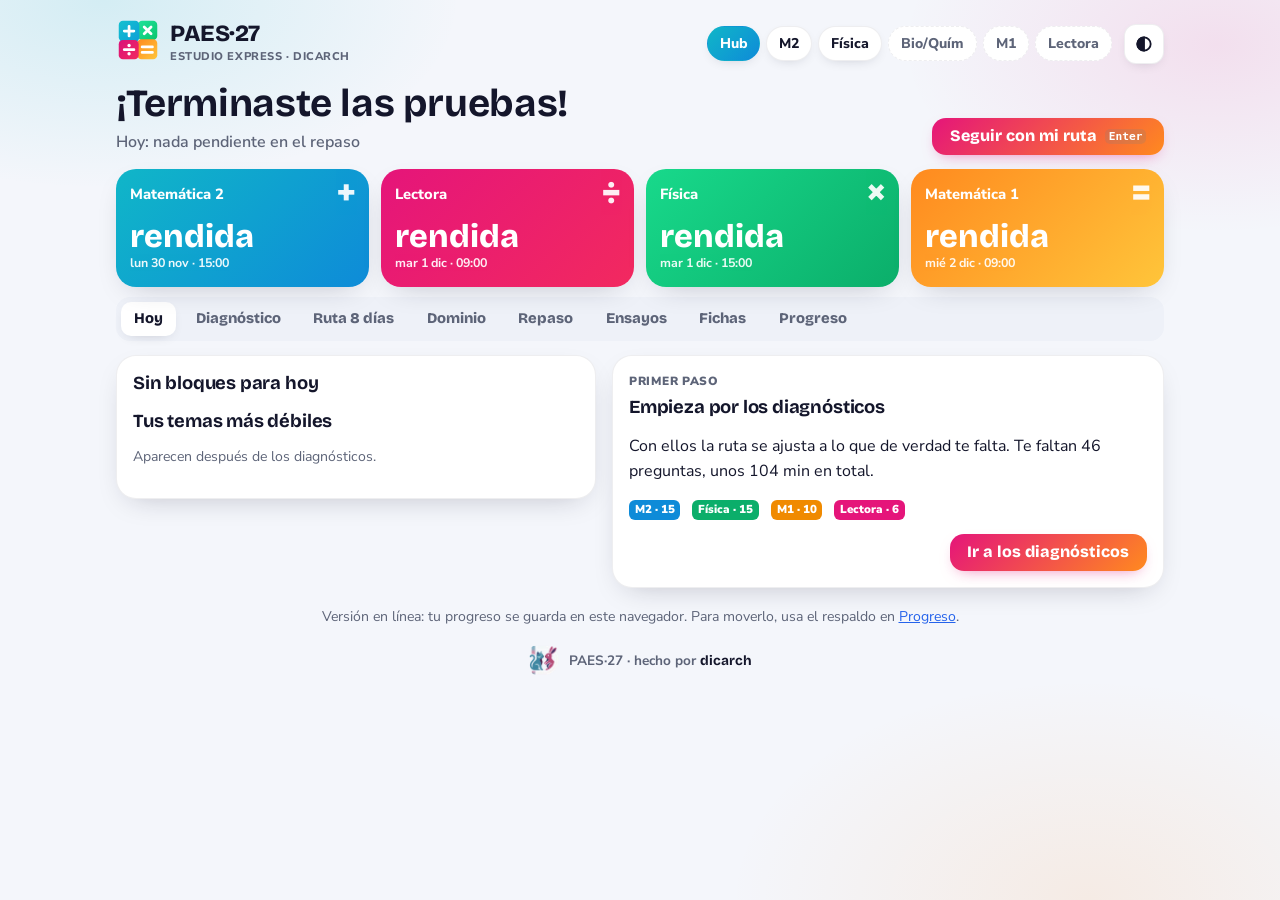
==== paes27/index.html @ 8feb027f "lecciones: los pasos «2b» van en la misma pestaña que el paso 2, con su subtítulo Co-Authored-By: Cl" ====
<!doctype html>
<html lang="es">
<head>
<meta charset="utf-8">
<meta name="viewport" content="width=device-width,initial-scale=1">
<script>try{var t=localStorage.getItem("paes27:tema");if(t)document.documentElement.dataset.theme=t}catch(e){}</script>
<title>PAES 2027 · Hub</title>
<style>
/* == paes27-css v3 == */
/* Sistema de diseño PAES·27 · dicarch (prototipo C). Claro: «azulejos vivos». Oscuro: «Riso noche» (Numeria).
   Las pizarras, sus leyendas y las fórmulas son SIEMPRE oscuras (azul noche), en ambos temas.
   Se copia IDÉNTICO en cada página con tools/sync_core.py: edita tools/core.css. */
@font-face{font-family:"Nunito Sans";src:url(lib/fonts/nunito-sans-latin-wght-normal.woff2) format("woff2");font-weight:200 1000;font-display:swap}
@font-face{font-family:"Bricolage Grotesque";src:url(lib/fonts/bricolage-grotesque-latin-wght-normal.woff2) format("woff2");font-weight:200 800;font-display:swap}
:root{
  --bg:#F4F6FB;--panel:#FFFFFF;--panel2:#EEF1F8;--line:#DDE3EE;--ink:#14162B;--muted:#5D6478;
  --acc:#2563EB;--acc2:#0E9DB4;--ok:#0B8F55;--mal:#D4145A;--warn:#C46A00;--okf:#18D98B;--malf:#E5157A;
  --cv:#FFFFFF;--cv-panel:#E4E9F3;--cv-panel2:#CBD3E2;
  --m2:#0E8BD8;--cie:#0BAE6A;--m1:#F08A00;--len:#E5157A;
  --m2-g:linear-gradient(135deg,#10B6C8,#0E8BD8);--cie-g:linear-gradient(135deg,#18D98B,#0BAE6A);--m1-g:linear-gradient(135deg,#FF8A1F,#FFC53A);--len-g:linear-gradient(135deg,#E5157A,#F2295F);
  --sobre:#FFFFFF;--btn:linear-gradient(135deg,#E5157A,#FF8A1F);--btn-ink:#FFFFFF;
  --borde:1px solid rgba(20,22,43,.07);--sombra:0 10px 30px -14px rgba(20,22,43,.28);--sombra-sm:0 4px 14px -8px rgba(20,22,43,.3);--sombra-btn:0 6px 16px -8px rgba(229,21,122,.6);
  --r:20px;--r-sm:14px;
  --fondo:radial-gradient(40% 30% at 8% 0%,rgba(16,182,200,.14),transparent 70%),radial-gradient(35% 30% at 95% 5%,rgba(229,21,122,.10),transparent 70%),radial-gradient(40% 35% at 85% 100%,rgba(255,138,31,.10),transparent 70%);
  color-scheme:light
}
@media (prefers-color-scheme:dark){:root:not([data-theme=light]){
  --bg:#1E1F22;--panel:#2B2D31;--panel2:#35373C;--line:#3C3F45;--ink:#DBDEE1;--muted:#9AA0A8;
  --acc:#7C9DFF;--acc2:#4FD1E8;--ok:#79E22B;--mal:#FF5C66;--warn:#FFCB33;--okf:#79E22B;--malf:#FF5C66;
  --cv:#17181B;--cv-panel:#2B2D31;--cv-panel2:#3E4148;
  --m2:#5B8CFF;--cie:#79E22B;--m1:#FF9E4D;--len:#FF5C66;
  --m2-g:#5B8CFF;--cie-g:#79E22B;--m1-g:#FF9E4D;--len-g:#FF5C66;
  --sobre:#0F1923;--btn:#5B8CFF;--btn-ink:#0F1923;
  --borde:2px solid rgba(219,222,225,.12);--sombra:0 4px 0 0 #0C0C0E;--sombra-sm:0 2px 0 0 #0C0C0E;--sombra-btn:0 4px 0 0 #0C0C0E;
  --r:16px;--r-sm:12px;--fondo:none;color-scheme:dark}}
:root[data-theme=dark]{
  --bg:#1E1F22;--panel:#2B2D31;--panel2:#35373C;--line:#3C3F45;--ink:#DBDEE1;--muted:#9AA0A8;
  --acc:#7C9DFF;--acc2:#4FD1E8;--ok:#79E22B;--mal:#FF5C66;--warn:#FFCB33;--okf:#79E22B;--malf:#FF5C66;
  --cv:#17181B;--cv-panel:#2B2D31;--cv-panel2:#3E4148;
  --m2:#5B8CFF;--cie:#79E22B;--m1:#FF9E4D;--len:#FF5C66;
  --m2-g:#5B8CFF;--cie-g:#79E22B;--m1-g:#FF9E4D;--len-g:#FF5C66;
  --sobre:#0F1923;--btn:#5B8CFF;--btn-ink:#0F1923;
  --borde:2px solid rgba(219,222,225,.12);--sombra:0 4px 0 0 #0C0C0E;--sombra-sm:0 2px 0 0 #0C0C0E;--sombra-btn:0 4px 0 0 #0C0C0E;
  --r:16px;--r-sm:12px;--fondo:none;color-scheme:dark}

*{box-sizing:border-box}
[hidden]{display:none!important}
html,body{margin:0;background:var(--fondo),var(--bg);background-attachment:fixed;color:var(--ink);font:16px/1.55 "Nunito Sans",system-ui,-apple-system,"Segoe UI",Roboto,sans-serif;-webkit-font-smoothing:antialiased}
h1,h2,h3,summary,.disp{font-family:"Bricolage Grotesque","Nunito Sans",system-ui,sans-serif;letter-spacing:-.01em}
h1,h2,h3{line-height:1.2;margin:.2em 0 .5em}
h2{font-size:1.3rem}h3{font-size:1.08rem}
a{color:var(--acc)}
:focus-visible{outline:3px solid var(--acc);outline-offset:2px;border-radius:6px}
.wrap{max-width:1080px;margin:0 auto;padding:18px 16px 32px}
.card{background:var(--panel);border:var(--borde);border-radius:var(--r);box-shadow:var(--sombra);padding:16px;margin:14px 0}
.muted{color:var(--muted)}.small{font-size:.88rem}
.btn{display:inline-flex;align-items:center;gap:.3em;background:var(--btn);color:var(--btn-ink);border:0;border-radius:var(--r-sm);padding:.6em 1.1em;font:800 1rem/1.1 "Bricolage Grotesque","Nunito Sans",system-ui,sans-serif;cursor:pointer;box-shadow:var(--sombra-btn);transition:transform .08s,box-shadow .08s,filter .1s}
.btn:hover{filter:brightness(1.06);transform:translateY(-1px)}
.btn:active{transform:translateY(3px);box-shadow:none}
.btn:disabled{opacity:.5;cursor:default;transform:none}
.btn.sec{background:var(--panel);color:var(--ink);border:var(--borde);box-shadow:var(--sombra-sm)}
.btn.mini{padding:.4em .8em;font-size:.88rem}
kbd{font:700 .7em ui-monospace,monospace;background:rgba(127,127,127,.22);border-radius:5px;padding:.1em .35em;margin-left:.3em}
/* encabezado, marca y pie */
.top{display:flex;align-items:center;gap:12px;flex-wrap:wrap;margin-bottom:10px}
.marca{display:flex;align-items:center;gap:10px;text-decoration:none;color:var(--ink)}
.marca svg{width:44px;height:44px;flex:none}
.marca b{display:block;font:800 1.45rem/1 "Bricolage Grotesque",sans-serif;letter-spacing:-.02em}
.marca small{display:block;color:var(--muted);font-weight:800;font-size:.7rem;letter-spacing:.05em;text-transform:uppercase;margin-top:3px}
.paginas{display:flex;gap:6px;flex-wrap:wrap;margin-left:auto}
.paginas a,.paginas span{padding:.4em .85em;border-radius:999px;font-weight:800;font-size:.88rem;text-decoration:none;color:var(--ink);background:var(--panel);border:var(--borde);box-shadow:var(--sombra-sm)}
.paginas a.on{background:var(--c,var(--m2-g));color:var(--sobre);border-color:transparent}
.paginas span{color:var(--muted);box-shadow:none;border-style:dashed}
.tema-btn{width:40px;height:40px;border-radius:12px;border:var(--borde);background:var(--panel);color:var(--ink);display:grid;place-items:center;cursor:pointer;box-shadow:var(--sombra-sm)}
.firma{display:flex;align-items:center;justify-content:center;gap:10px;color:var(--muted);font-size:.85rem;font-weight:700;padding:18px 0 6px}
.firma img{width:30px;height:30px;border-radius:8px}
.firma b{font-family:"Bricolage Grotesque",sans-serif;color:var(--ink)}
.hero{display:flex;justify-content:space-between;align-items:flex-end;gap:12px;flex-wrap:wrap;margin:8px 0 6px}
.hero h1{font-size:clamp(1.6rem,1.15rem + 1.7vw,2.4rem);margin:0}
/* pestañas, paneles y acordeones */
.tabs{display:flex;gap:6px;flex-wrap:wrap;margin:10px 0 6px;padding:5px;background:var(--panel2);border-radius:var(--r-sm)}
.tabs button{background:none;border:0;color:var(--muted);font:800 .92rem/1 "Bricolage Grotesque",sans-serif;padding:.65em .9em;cursor:pointer;border-radius:10px}
.tabs button.on{background:var(--panel);color:var(--ink);box-shadow:var(--sombra-sm)}
.pane{display:none}.pane.on{display:block}
details.acc{background:var(--panel2);border-radius:var(--r-sm);margin:12px 0}
details.acc>summary{cursor:pointer;padding:.75em 1em;font-weight:800;list-style:none;display:flex;align-items:center;gap:8px}
details.acc>summary::-webkit-details-marker{display:none}
details.acc>summary::after{content:"▸";margin-left:auto;color:var(--muted);transition:transform .15s}details.acc[open]>summary::after{transform:rotate(90deg)}
details.acc>.in{padding:0 1em 1em}
.chip{display:inline-block;padding:.15em .6em;border-radius:99px;font-size:.74rem;font-weight:900;background:var(--panel2);color:var(--muted)}
.chip.A{background:color-mix(in srgb,var(--mal) 16%,transparent);color:var(--mal)}
.chip.B{background:color-mix(in srgb,var(--warn) 18%,transparent);color:var(--warn)}
.chip.C{color:var(--muted)}
.chip.R{background:color-mix(in srgb,var(--ok) 16%,transparent);color:var(--ok)}
.chip.nuevo{background:color-mix(in srgb,var(--cie) 18%,transparent);color:var(--ok)}
.bar{height:10px;background:var(--panel2);border-radius:99px;overflow:hidden}.bar>i{display:block;height:100%;border-radius:99px}
.txt-ok{color:var(--ok)}.txt-mal{color:var(--mal)}.txt-warn{color:var(--warn)}
.grid2{display:grid;grid-template-columns:repeat(auto-fit,minmax(260px,1fr));gap:12px}
.fila{display:flex;gap:8px;flex-wrap:wrap;align-items:center}
input[type=range]{accent-color:var(--pag-solo,var(--m2));width:100%;height:24px}
select,input[type=time],input[type=number],textarea{background:var(--panel2);color:var(--ink);border:var(--borde);border-radius:10px;padding:.35em .55em;font:inherit}
code{background:var(--panel2);padding:.1em .4em;border-radius:6px;font-size:.92em}
/* pregunta (práctica, diagnóstico, ensayo) */
.q{background:var(--panel);border:var(--borde);border-radius:var(--r);box-shadow:var(--sombra);padding:16px}
.q-meta{font-size:.74rem;font-weight:900;color:var(--muted);text-transform:uppercase;letter-spacing:.06em;margin-bottom:6px}
.q-enun{font-size:1.05rem;font-weight:600;margin-bottom:12px}
.q-enun table{border-collapse:collapse;margin:8px 0}.q-enun td,.q-enun th{border:1px solid var(--line);padding:4px 10px;text-align:center}
.q-ops{display:grid;gap:9px}
.q-op{display:flex;gap:12px;align-items:center;text-align:left;background:var(--panel2);color:var(--ink);border:2px solid transparent;border-radius:14px;padding:.7em .9em;font:inherit;font-weight:700;cursor:pointer;transition:transform .06s,border-color .1s}
.q-op:hover:not(:disabled){border-color:var(--acc);transform:translateY(-1px)}
.q-op:disabled{cursor:default}
.q-l{flex:none;width:30px;height:30px;border-radius:9px;display:grid;place-items:center;font:800 .95rem/1 "Bricolage Grotesque",sans-serif;background:var(--panel);color:var(--ink)}
.q-op.ok{border-color:var(--okf);background:color-mix(in srgb,var(--okf) 16%,var(--panel))}.q-op.ok .q-l{background:var(--okf);color:#0F1923}
.q-op.mal{border-color:var(--malf);background:color-mix(in srgb,var(--malf) 14%,var(--panel))}.q-op.mal .q-l{background:var(--malf);color:#fff}
.q-op.sel{border-color:var(--acc);background:color-mix(in srgb,var(--acc) 14%,var(--panel))}.q-op.sel .q-l{background:var(--acc);color:var(--sobre)}
.q-fb{margin-top:10px}
.q-trampa{margin:8px 0;padding:10px 12px;border-left:5px solid var(--malf);border-radius:12px;background:color-mix(in srgb,var(--malf) 12%,var(--panel))}
.q-exp{margin-top:8px;padding:10px 12px;border-radius:12px;background:var(--panel2)}
.q-acc{display:flex;gap:8px;justify-content:flex-end;margin-top:12px}
/* lecciones */
.leccion{background:var(--panel);border:var(--borde);border-radius:var(--r);box-shadow:var(--sombra);padding:18px;margin:16px 0}
.lec-head{display:flex;gap:8px;align-items:center;flex-wrap:wrap;cursor:pointer;user-select:none}
.lec-head h2{margin:0 6px 0 0;font-size:1.22rem}
.lec-head::before{content:"";width:12px;height:12px;flex:none;border-right:3px solid var(--acc);border-bottom:3px solid var(--acc);transform:rotate(45deg) translate(-2px,-2px);transition:transform .15s}
.leccion.cerrada .lec-head::before{transform:rotate(-45deg)}
.leccion.cerrada .lec-body{display:none}
.leccion.cerrada{padding:13px 18px}
.dom{margin-left:auto;font-size:.74rem;font-weight:900;padding:.2em .65em;border-radius:99px;background:var(--panel2)}
.idea{background:var(--panel2);border-radius:var(--r-sm);padding:12px 14px;margin:12px 0;font-weight:600}
.paso{margin:20px 0}
.pasos{display:flex;gap:8px;flex-wrap:wrap;margin:12px 0 2px}
.pasos button{border:0;border-radius:99px;padding:.45em .85em;background:var(--panel2);color:var(--muted);font:800 .86rem/1.1 "Bricolage Grotesque","Nunito Sans",sans-serif;cursor:pointer;transition:background .12s,color .12s}
.pasos button:hover{color:var(--ink)}
.pasos button.on{background:var(--pag,var(--m2-g));color:var(--sobre)}
.paso-pane{display:none}.paso-pane.on{display:block;animation:apar .25s ease}
.con-pasos .paso{margin:14px 0 8px}.con-pasos .paso>h3{display:none}
.con-pasos .paso-pane.multi .paso>h3{display:flex;margin-top:18px}.con-pasos .paso-pane.multi .paso>h3 .n{display:none}
.con-pasos details.acc.porque{background:none;margin:14px 0 8px}.con-pasos details.acc.porque>summary{display:none}.con-pasos details.acc.porque>.in{padding:0}
.paso-sig{display:flex;justify-content:flex-end;margin-top:14px}
.paso>h3{display:flex;align-items:center;gap:9px}
.paso>h3 .n,details.acc>summary .n{display:inline-grid;place-items:center;min-width:1.75em;height:1.75em;padding:0 .3em;border-radius:9px;background:var(--btn);color:var(--btn-ink);font-size:.85rem}
.cv,.formula,.sd-demo,.cv+.cap,.sd-demo+.cap{
  --ink:#DBDEE1;--muted:#9AA3B2;--line:#35406A;--panel:#1F2747;--panel2:#2A3359;--sobre:#0F1923;
  --acc:#7C9DFF;--acc2:#4FD1E8;--ok:#79E22B;--mal:#FF5C66;--warn:#FFCB33;--okf:#79E22B;--malf:#FF5C66;
  --cv:#121830;--cv-panel:#1E2645;--cv-panel2:#333C60;--borde:1px solid rgba(147,160,187,.16);color:var(--ink)}
.cv{position:relative;min-width:0;border-radius:14px;overflow:hidden;border:0;background:var(--cv)}
.cv:has(+.cap),.sd-demo:has(+.cap){border-bottom-left-radius:0;border-bottom-right-radius:0}
.cv+.cap,.sd-demo+.cap{margin:0;background:var(--cv);border-top:1px solid rgba(147,160,187,.12);border-radius:0 0 14px 14px;padding:8px 12px;font-weight:600;font-size:.93rem}
.cv canvas{display:block;width:100%}
.cv.tres{height:340px}.cv.tres canvas{height:100%!important}
.manip{display:grid;grid-template-columns:minmax(0,1.35fr) minmax(0,1fr);gap:14px;align-items:start}
@media (max-width:820px){.manip{grid-template-columns:minmax(0,1fr)}}
.ctrl{display:grid;gap:8px}
.sl{display:grid;gap:2px;font-size:.92rem;font-weight:700}
.sl b{color:var(--pag-solo,var(--m2));font-variant-numeric:tabular-nums}
.formula{background:var(--cv);border-radius:14px;padding:12px 14px;font-weight:600;font-variant-numeric:tabular-nums;line-height:1.8}
.formula .res{font-weight:800}
.formula .hl{color:var(--warn);font-weight:800}
.cap{margin:8px 0 0;min-height:1.5em}
.ley{display:flex;gap:12px;flex-wrap:wrap;font-size:.85rem;color:var(--muted);font-weight:700;margin-top:4px}
.ley i{display:inline-block;width:12px;height:12px;border-radius:4px;margin-right:4px;vertical-align:-1px}
/* «el porqué» como viñetas visuales */
details.acc>.in>ol{counter-reset:v;list-style:none;padding:0;margin:4px 0 0;display:grid;grid-template-columns:repeat(auto-fit,minmax(168px,1fr));gap:12px}
details.acc>.in>ol>li{counter-increment:v;position:relative;background:var(--panel);border:var(--borde);border-radius:var(--r-sm);box-shadow:var(--sombra-sm);padding:40px 12px 12px;font-size:.95rem;line-height:1.5}
details.acc>.in>ol>li::before{content:counter(v);position:absolute;left:12px;top:10px;width:24px;height:24px;border-radius:8px;display:grid;place-items:center;background:var(--btn);color:var(--btn-ink);font:800 .85rem/1 "Bricolage Grotesque",sans-serif}
details.acc>.in>ol>li:not(:last-child)::after{content:"→";position:absolute;right:12px;top:8px;color:var(--muted);font-weight:900;font-size:1.1rem}
details.acc>.in>ol>li b{display:inline-block;background:color-mix(in srgb,var(--acc) 12%,transparent);color:var(--ink);border-radius:8px;padding:.05em .4em;margin:.1em 0;font-weight:800}
details.acc>.in>ol>li .esq{display:block;width:100%;height:auto;max-height:110px;margin:-2px 0 8px;overflow:visible;color:var(--ink)}
details.acc>.in>ol>li .esq .a{stroke:var(--acc);fill:none}details.acc>.in>ol>li .esq .b{stroke:var(--acc2);fill:none}
details.acc>.in>ol>li .esq .w{stroke:var(--warn);fill:none}details.acc>.in>ol>li .esq .r{stroke:var(--mal);fill:none}details.acc>.in>ol>li .esq .g{stroke:var(--ok);fill:none}
details.acc>.in>ol>li .esq .m{stroke:var(--muted);fill:none}details.acc>.in>ol>li .esq text{fill:currentColor;font:800 12px "Nunito Sans",sans-serif;stroke:none}
details.acc>.in>ol>li .esq .fa{fill:var(--acc);stroke:none}details.acc>.in>ol>li .esq .fr{fill:var(--mal);stroke:none}details.acc>.in>ol>li .esq .fg{fill:var(--ok);stroke:none}details.acc>.in>ol>li .esq .fm{fill:var(--muted);stroke:none}details.acc>.in>ol>li .esq .fw{fill:var(--warn);stroke:none}details.acc>.in>ol>li .esq .fb{fill:var(--acc2);stroke:none}
/* ejemplo resuelto y práctica */
.ejemplo .enun{font-weight:700;margin-bottom:8px}
.ejemplo ol{margin:0;padding-left:1.4em}
.ejemplo li{margin:7px 0;animation:apar .35s ease}
@keyframes apar{from{opacity:0;transform:translateY(4px)}to{opacity:1}}
.ejemplo .trampa-ej{margin-top:10px;padding:8px 12px;border-left:5px solid var(--warn);border-radius:10px;background:color-mix(in srgb,var(--warn) 10%,var(--panel))}
.niveles{display:flex;gap:6px;margin-bottom:10px;flex-wrap:wrap}
.niveles button.on{background:var(--btn);color:var(--btn-ink);border-color:transparent}
.resumen-nivel{background:var(--panel2);border-radius:var(--r);padding:14px}
table.t2{border-collapse:collapse;margin:4px 0;font-variant-numeric:tabular-nums}
table.t2 td,table.t2 th{border:1px solid var(--line);padding:4px 10px;text-align:center}
table.t2 .hl{background:color-mix(in srgb,var(--warn) 22%,transparent)}table.t2 .hl2{background:color-mix(in srgb,var(--acc2) 20%,transparent)}
.pend{display:grid;grid-template-columns:repeat(auto-fit,minmax(220px,1fr));gap:10px}
.pend .card{margin:0;box-shadow:none;border-style:dashed}
.sd-demo{background:var(--cv);border-radius:14px;padding:12px;display:grid;grid-template-columns:1fr 1fr;gap:12px;min-height:200px}
.sd-caso>div{margin:4px 0}
.sd-lista{margin:0;padding:0;list-style:none}.sd-lista li{padding:3px 8px;border-radius:8px;transition:opacity .3s}
.sd-lista li.tach{text-decoration:line-through;opacity:.35}.sd-lista li.fin{background:color-mix(in srgb,var(--ok) 16%,transparent);color:var(--ok);font-weight:800}
.sd-opciones{margin:-4px 0 8px}
@media (max-width:700px){.sd-demo{grid-template-columns:1fr}}
/* lecciones en formato tarjeta */
.tarjetas{display:grid;grid-template-columns:repeat(auto-fit,minmax(210px,1fr));gap:12px;margin:12px 0 16px}
.tarjeta{background:var(--panel2);border-radius:var(--r-sm);padding:12px 14px}
.tarjeta h4{margin:6px 0 4px;font:800 1.05rem/1.2 "Bricolage Grotesque",sans-serif}
.tarjeta p{margin:0;font-size:.93rem}
.tarjeta .onda{display:inline-block;font-size:.72rem;font-weight:900;padding:.15em .55em;border-radius:99px;background:color-mix(in srgb,var(--acc) 15%,transparent);color:var(--acc)}
/* ensayo */
.ens-top{display:flex;justify-content:space-between;align-items:center;gap:10px;flex-wrap:wrap;margin:8px 0 10px}
.ens-reloj{font:800 1.35rem/1 "Bricolage Grotesque",sans-serif;font-variant-numeric:tabular-nums}
.ens-grilla{display:grid;grid-template-columns:repeat(auto-fill,minmax(38px,1fr));gap:6px;margin-top:8px}
.ens-grilla button{background:var(--panel2);color:var(--muted);border:2px solid transparent;border-radius:9px;padding:5px 0;font:800 .85rem/1.2 "Nunito Sans",sans-serif;cursor:pointer}
.ens-grilla button.r{background:color-mix(in srgb,var(--acc) 22%,var(--panel));color:var(--ink)}.ens-grilla button.m{border-color:var(--warn)}
.ens-grilla button.a{outline:3px solid var(--acc2)}
.ens-ley{padding:0 6px;border-radius:5px}.ens-ley.r{background:color-mix(in srgb,var(--acc) 22%,var(--panel));color:var(--ink)}.ens-ley.m{border:2px solid var(--warn)}
@media (max-width:600px){.wrap{padding:12px 12px 24px}.card,.leccion{padding:13px}.marca b{font-size:1.25rem}}
@media (prefers-reduced-motion:reduce){*,*::before,*::after{animation-duration:.001ms!important;transition-duration:.001ms!important}}
/* == fin paes27-css v3 == */

.aviso{border-radius:10px;padding:10px 14px;margin:10px 0;font-size:.95rem}
.aviso.rojo{background:rgba(240,105,122,.15);border:1px solid var(--mal)}
.aviso.amar{background:rgba(242,184,75,.12);border:1px solid var(--warn)}
.diag-cards{display:grid;grid-template-columns:repeat(auto-fit,minmax(220px,1fr));gap:12px}
.diag-card{background:linear-gradient(var(--c),var(--c)) top/100% 6px no-repeat,var(--panel);border:var(--borde);border-radius:var(--r);box-shadow:var(--sombra);padding:18px 14px 14px}
.run-top{display:flex;justify-content:space-between;align-items:center;gap:10px;margin-bottom:10px;flex-wrap:wrap}
.prog{height:6px;background:var(--panel2);border-radius:9px;overflow:hidden;margin:6px 0 12px}.prog i{display:block;height:100%;background:var(--acc)}
.len-layout{display:grid;grid-template-columns:1fr 1fr;gap:14px;align-items:start}
.len-texto{background:var(--panel);border:var(--borde);border-radius:var(--r);padding:14px;max-height:75vh;overflow:auto;position:sticky;top:8px}
.len-texto p{margin:.5em 0}
@media (max-width:800px){.len-layout{grid-template-columns:1fr}.len-texto{position:static;max-height:none}}
table.res{width:100%;border-collapse:collapse;font-size:.93rem}
table.res td,table.res th{padding:6px 8px;border-bottom:1px solid var(--line);text-align:left;vertical-align:top}
.dia{background:var(--panel);border:var(--borde);border-radius:var(--r);box-shadow:var(--sombra);margin:12px 0;overflow:hidden}
.dia>h3{margin:0;padding:10px 14px;background:var(--panel2);display:flex;justify-content:space-between;gap:8px;flex-wrap:wrap;font-size:1rem}
.dia.hoy{outline:3px solid var(--acc);outline-offset:-1px}
.dia.pasado{opacity:.6}
.bloque{display:grid;grid-template-columns:22px 92px 1fr;gap:10px;padding:9px 14px;border-top:1px dashed color-mix(in srgb,var(--muted) 40%,transparent);align-items:center}
.bloque:first-of-type{border-top:0}
.bloque .hora{color:var(--muted);font-variant-numeric:tabular-nums;font-size:.88rem;font-weight:700}
.bloque .tit{font-weight:800}.bloque a{text-decoration:none}.bloque a:hover .tit{text-decoration:underline}
.bloque .det{color:var(--muted);font-size:.84rem}
.bloque input[type=checkbox]{appearance:none;-webkit-appearance:none;width:22px;height:22px;margin:0;border-radius:7px;border:2px solid var(--muted);display:grid;place-items:center;cursor:pointer;background:none}
.bloque input[type=checkbox]:checked{background:var(--okf);border-color:var(--okf)}
.bloque input[type=checkbox]:checked::after{content:"✓";color:#0F1923;font-weight:900;font-size:.8rem;line-height:1}
.bloque input[type=checkbox]:disabled{cursor:default}
.hoy-grid{display:grid;grid-template-columns:minmax(0,1fr) minmax(0,1.15fr);gap:16px;margin-top:14px;align-items:start}
.hoy-grid>.card{margin:0}.hoy-grid h2{font-size:1.15rem;margin:0 0 8px}
.hoy-grid .bloque{padding:9px 0}.hoy-grid .bloque:first-of-type{border-top:0}
.debil{display:grid;grid-template-columns:minmax(0,1fr) 120px 42px;gap:10px;align-items:center;margin:7px 0;font-weight:700;font-size:.92rem}
.debil a{color:inherit;text-decoration:none}.debil .v{text-align:right;font-variant-numeric:tabular-nums}
.rapida .q{background:none;border:0;box-shadow:none;padding:0}
.pend-diag{display:flex;gap:6px;flex-wrap:wrap;margin:10px 0 14px}
.como-abrir{text-align:center;margin:18px 0 0}
@media (max-width:820px){.hoy-grid{grid-template-columns:minmax(0,1fr)}}
.tag{font-size:.72rem;font-weight:900;padding:.1em .5em;border-radius:6px;margin-right:6px;color:var(--sobre);background:var(--c)}
.dom-row{display:grid;grid-template-columns:1fr 150px 48px;gap:10px;align-items:center;padding:6px 0;border-bottom:1px solid var(--line)}
.dom-row .n{font-size:.95rem}.dom-row .v{text-align:right;font-variant-numeric:tabular-nums;font-weight:700}
@media (max-width:560px){.dom-row{grid-template-columns:1fr 90px 42px}.bloque{grid-template-columns:24px 1fr}.bloque .hora{grid-column:2}.bloque>div:last-child{grid-column:2}}
.cuenta{display:grid;grid-template-columns:repeat(4,minmax(0,1fr));gap:12px;margin:14px 0 6px}
.cuenta .ex{position:relative;border-radius:var(--r);padding:14px;min-height:112px;color:var(--sobre);background:var(--cg);box-shadow:var(--sombra);overflow:hidden}
.cuenta .sim{position:absolute;right:12px;top:4px;font:800 2.4rem/1 "Bricolage Grotesque",sans-serif;opacity:.92}
.cuenta .pr{font-weight:800;font-size:.92rem}
.cuenta .dias{font:800 2rem/1 "Bricolage Grotesque",sans-serif;margin-top:16px}.cuenta .dias small{font-size:.9rem}
.cuenta .f{font-size:.78rem;font-weight:700;opacity:.92}
@media (max-width:720px){.cuenta{grid-template-columns:repeat(2,minmax(0,1fr))}}
</style>
</head>
<body>
<div class="wrap">
  <header class="top">
    <a class="marca" href="index.html"><span data-logo></span><span><b>PAES·27</b><small>estudio express · dicarch</small></span></a>
    <nav class="paginas">
      <a href="index.html" class="on" style="--c:var(--m2-g)">Hub</a>
      <a href="m2.html" style="--c:var(--m2-g)">M2</a>
      <a href="fisica.html" style="--c:var(--cie-g)">Física</a>
      <span title="Llega en la Fase 4">Bio/Quím</span>
      <span title="Llega en la Fase 4">M1</span>
      <span title="Llega en la Fase 5">Lectora</span>
    </nav>
    <button class="tema-btn" data-tema-btn></button>
  </header>
  <div class="hero"><div><h1 id="heroTit">PAES·27</h1><p class="muted" id="hoyTxt" style="margin:.25em 0 0;font-weight:600"></p></div><button class="btn" id="seguir" type="button">Seguir con mi ruta <kbd>Enter</kbd></button></div>
  <div id="avisoOrigen"></div>
  <div class="cuenta" id="cuenta"></div>

  <nav class="tabs" id="tabs">
    <button data-tab="hoy">Hoy</button>
    <button data-tab="diag">Diagnóstico</button>
    <button data-tab="ruta">Ruta 8 días</button>
    <button data-tab="dominio">Dominio</button>
    <button data-tab="repaso">Repaso</button>
    <button data-tab="ensayos">Ensayos</button>
    <button data-tab="fichas">Fichas</button>
    <button data-tab="progreso">Progreso</button>
  </nav>

  <section class="pane" id="p-hoy"></section>
  <section class="pane" id="p-diag"></section>
  <section class="pane" id="p-ruta"></section>
  <section class="pane" id="p-dominio"></section>
  <section class="pane" id="p-repaso"></section>
  <section class="pane" id="p-ensayos"></section>
  <section class="pane" id="p-fichas"></section>
  <section class="pane" id="p-progreso"></section>
  <p class="small muted como-abrir" id="comoAbrir"></p>
  <footer class="firma" data-firma></footer>
</div>

<script type="application/json" id="banco-m2">
[
 {
  "id": "m2-rec-b1",
  "prueba": "M2",
  "eje": "Álgebra y funciones",
  "tema": "m2.alg.sistemas-rectas",
  "nivel": "basico",
  "enunciado": "¿Cuál es la pendiente de la recta 4x + 2y = 6?",
  "opciones": [
   {
    "texto": "4",
    "trampa": "Leíste el coeficiente de x sin despejar y. La pendiente se lee en la forma y = mx + n."
   },
   {
    "texto": "2",
    "trampa": "Olvidaste el signo al pasar 4x al otro lado: 2y = −4x + 6."
   },
   {
    "texto": "3",
    "trampa": "3 es el coeficiente de posición (donde corta al eje Y), no la pendiente."
   },
   {
    "texto": "−2",
    "trampa": ""
   }
  ],
  "correcta": 3,
  "explicacion": "2y = −4x + 6 → y = −2x + 3. La pendiente es −2."
 },
 {
  "id": "m2-rec-b2",
  "prueba": "M2",
  "eje": "Álgebra y funciones",
  "tema": "m2.alg.sistemas-rectas",
  "nivel": "basico",
  "enunciado": "¿Cuál es la pendiente de la recta que pasa por los puntos (2, 1) y (4, 7)?",
  "opciones": [
   {
    "texto": "1/3",
    "trampa": "Invertiste la fórmula: es Δy/Δx, no Δx/Δy."
   },
   {
    "texto": "3",
    "trampa": ""
   },
   {
    "texto": "4",
    "trampa": "Sumaste las coordenadas: (7 + 1)/2. La pendiente usa diferencias."
   },
   {
    "texto": "−3",
    "trampa": "Restaste en distinto orden arriba y abajo: (7 − 1)/(2 − 4)."
   }
  ],
  "correcta": 1,
  "explicacion": "m = (7 − 1)/(4 − 2) = 6/2 = 3."
 },
 {
  "id": "m2-rec-b3",
  "prueba": "M2",
  "eje": "Álgebra y funciones",
  "tema": "m2.alg.sistemas-rectas",
  "nivel": "basico",
  "enunciado": "¿Cuál es la solución del sistema x + y = 10 ; x − y = 4?",
  "opciones": [
   {
    "texto": "(3, 7)",
    "trampa": "Intercambiaste x e y: 3 − 7 = −4, no 4."
   },
   {
    "texto": "(14, −4)",
    "trampa": "Al sumar las ecuaciones quedó 2x = 14 y olvidaste dividir por 2; luego y = 10 − 14."
   },
   {
    "texto": "(7, −3)",
    "trampa": "Despejaste mal: de x − y = 4 sale y = x − 4, no y = 4 − x."
   },
   {
    "texto": "(7, 3)",
    "trampa": ""
   }
  ],
  "correcta": 3,
  "explicacion": "Sumando las ecuaciones: 2x = 14 → x = 7. Luego y = 10 − 7 = 3. Comprueba: 7 − 3 = 4 ✔."
 },
 {
  "id": "m2-rec-p1",
  "prueba": "M2",
  "eje": "Álgebra y funciones",
  "tema": "m2.alg.sistemas-rectas",
  "nivel": "paes",
  "enunciado": "¿Cuál es la ecuación de la recta que pasa por (0, −2) y es perpendicular a y = 3x + 1?",
  "opciones": [
   {
    "texto": "y = −(1/3)x − 2",
    "trampa": ""
   },
   {
    "texto": "y = 3x − 2",
    "trampa": "Esa es paralela (misma pendiente), no perpendicular."
   },
   {
    "texto": "y = (1/3)x − 2",
    "trampa": "Invertiste la pendiente pero olvidaste cambiarle el signo."
   },
   {
    "texto": "y = −3x − 2",
    "trampa": "Cambiaste el signo pero olvidaste invertir la pendiente."
   }
  ],
  "correcta": 0,
  "explicacion": "Perpendicular: m<sub>1</sub>·m<sub>2</sub> = −1, así que m = −1/3. Pasa por (0, −2), entonces n = −2."
 },
 {
  "id": "m2-rec-p2",
  "prueba": "M2",
  "eje": "Álgebra y funciones",
  "tema": "m2.alg.sistemas-rectas",
  "nivel": "paes",
  "enunciado": "¿Para qué valor de m las rectas y = mx + 2 y 2x − 4y = 8 son paralelas?",
  "opciones": [
   {
    "texto": "2",
    "trampa": "Tomaste el coeficiente de x sin despejar y."
   },
   {
    "texto": "−1/2",
    "trampa": "Al dividir −2x por −4 dejaste el signo menos. Menos dividido por menos da más: y = x/2 − 2."
   },
   {
    "texto": "1/2",
    "trampa": ""
   },
   {
    "texto": "−2",
    "trampa": "−2 hace que las rectas sean perpendiculares (−2 · 1/2 = −1), no paralelas."
   }
  ],
  "correcta": 2,
  "explicacion": "2x − 4y = 8 → y = (1/2)x − 2. Paralelas: misma pendiente, m = 1/2."
 },
 {
  "id": "m2-rec-p3",
  "prueba": "M2",
  "eje": "Álgebra y funciones",
  "tema": "m2.alg.sistemas-rectas",
  "nivel": "paes",
  "enunciado": "En una librería, 2 cuadernos y 3 lápices cuestan $3.400, y 1 cuaderno y 2 lápices cuestan $2.000. ¿Cuánto cuesta un cuaderno?",
  "opciones": [
   {
    "texto": "$800",
    "trampa": ""
   },
   {
    "texto": "$600",
    "trampa": "Ese es el precio del lápiz. Lee bien qué incógnita te piden."
   },
   {
    "texto": "$1.400",
    "trampa": "Hallaste l = 600 y lo reemplazaste en c + 2l = 2000, pero olvidaste el 2: c = 2000 − 600."
   },
   {
    "texto": "$1.600",
    "trampa": "Reemplazaste l = 600 en la primera ecuación (2c = 1.600) y olvidaste dividir por 2."
   }
  ],
  "correcta": 0,
  "explicacion": "2c + 3l = 3400 y c + 2l = 2000. De la segunda, c = 2000 − 2l. Reemplazando: 4000 − 4l + 3l = 3400 → l = 600, c = 800."
 },
 {
  "id": "m2-rec-d1",
  "prueba": "M2",
  "eje": "Álgebra y funciones",
  "tema": "m2.alg.sistemas-rectas",
  "nivel": "dificil",
  "enunciado": "¿Qué valor debe tener k para que el sistema 2x + ky = 5 ; 4x + 6y = 7 NO tenga solución?",
  "opciones": [
   {
    "texto": "−3",
    "trampa": "Crees que paralelas exige pendientes opuestas. Exige pendientes IGUALES."
   },
   {
    "texto": "3",
    "trampa": ""
   },
   {
    "texto": "12",
    "trampa": "Despejaste mal la proporción 2/4 = k/6: k = 6·2/4 = 3, no 6·4/2."
   },
   {
    "texto": "Ningún valor de k",
    "trampa": "Crees que dos rectas siempre se cortan. Si son paralelas y distintas, no hay solución."
   }
  ],
  "correcta": 1,
  "explicacion": "Sin solución = rectas paralelas distintas: 2/4 = k/6 ≠ 5/7. Entonces k = 3, y como 5/7 ≠ 1/2, no coinciden."
 },
 {
  "id": "m2-rec-d2",
  "prueba": "M2",
  "eje": "Álgebra y funciones",
  "tema": "m2.alg.sistemas-rectas",
  "nivel": "dificil",
  "enunciado": "Las rectas y = 2x − 1 e y = −x + 5 forman, junto con el eje Y, un triángulo. ¿Cuál es su área?",
  "opciones": [
   {
    "texto": "12",
    "trampa": "Olvidaste dividir por 2 en la fórmula del área del triángulo."
   },
   {
    "texto": "9",
    "trampa": "Usaste como altura la coordenada y del punto de corte (3). La altura hacia el eje Y es la distancia horizontal: x = 2."
   },
   {
    "texto": "4",
    "trampa": "Calculaste la base como 5 − 1 ignorando el signo de −1. La base va de −1 a 5: mide 6."
   },
   {
    "texto": "6",
    "trampa": ""
   }
  ],
  "correcta": 3,
  "explicacion": "Se cortan en 2x − 1 = −x + 5 → x = 2, y = 3. En el eje Y cortan en −1 y en 5: base 6. Altura = 2. Área = 6·2/2 = 6."
 },
 {
  "id": "m2-rec-d3",
  "prueba": "M2",
  "eje": "Álgebra y funciones",
  "tema": "m2.alg.sistemas-rectas",
  "nivel": "dificil",
  "enunciado": "La recta que pasa por (−1, 4) y (3, −4), ¿en qué punto corta al eje X?",
  "opciones": [
   {
    "texto": "(0, 2)",
    "trampa": "Ese es el corte con el eje Y."
   },
   {
    "texto": "(1, 0)",
    "trampa": ""
   },
   {
    "texto": "(2, 0)",
    "trampa": "Usaste el coeficiente de posición (2) como si fuera el corte con X."
   },
   {
    "texto": "(−1, 0)",
    "trampa": "Error de signo al resolver −2x + 2 = 0."
   }
  ],
  "correcta": 1,
  "explicacion": "m = (−4 − 4)/(3 − (−1)) = −2. y − 4 = −2(x + 1) → y = −2x + 2. Corta al eje X cuando y = 0: x = 1."
 },
 {
  "id": "m2-log-b1",
  "prueba": "M2",
  "eje": "Números",
  "tema": "m2.num.log-exp",
  "nivel": "basico",
  "enunciado": "¿Cuál es el valor de log<sub>5</sub> 125?",
  "opciones": [
   {
    "texto": "25",
    "trampa": "Dividiste 125 entre 5. El logaritmo es un exponente: ¿a qué se eleva 5 para dar 125?"
   },
   {
    "texto": "1/3",
    "trampa": "Confundiste con la raíz cúbica: 125<sup>1/3</sup> = 5. Se pide el exponente de 5."
   },
   {
    "texto": "3",
    "trampa": ""
   },
   {
    "texto": "2",
    "trampa": "Escribiste 125 = 5·25 = 5·5² y contaste solo el exponente de 25. En realidad 125 = 5³."
   }
  ],
  "correcta": 2,
  "explicacion": "5<sup>3</sup> = 125, entonces log<sub>5</sub> 125 = 3."
 },
 {
  "id": "m2-log-b2",
  "prueba": "M2",
  "eje": "Números",
  "tema": "m2.num.log-exp",
  "nivel": "basico",
  "enunciado": "¿Cuál es el valor de log 1000 + log 0,1? (log = logaritmo en base 10)",
  "opciones": [
   {
    "texto": "2",
    "trampa": ""
   },
   {
    "texto": "4",
    "trampa": "Tomaste log 0,1 = 1. Pero 10<sup>−1</sup> = 0,1: vale −1."
   },
   {
    "texto": "3",
    "trampa": "Tomaste log 0,1 = 0. Es log 1 el que vale 0."
   },
   {
    "texto": "100",
    "trampa": "1000·0,1 = 100 es el argumento: falta sacarle el logaritmo (log 100 = 2)."
   }
  ],
  "correcta": 0,
  "explicacion": "log 1000 = 3 y log 0,1 = −1. Suma: 2. (También: log(1000·0,1) = log 100 = 2.)"
 },
 {
  "id": "m2-log-b3",
  "prueba": "M2",
  "eje": "Números",
  "tema": "m2.num.log-exp",
  "nivel": "basico",
  "enunciado": "¿Cuál es el dominio de f(x) = log<sub>2</sub>(x − 3)?",
  "opciones": [
   {
    "texto": "x ≥ 3",
    "trampa": "Incluiste el 3, pero log<sub>2</sub>(0) no existe: el argumento debe ser mayor que 0."
   },
   {
    "texto": "x > 0",
    "trampa": "Ese es el dominio de log<sub>2</sub> x. Acá el argumento es x − 3."
   },
   {
    "texto": "x > 3",
    "trampa": ""
   },
   {
    "texto": "x > −3",
    "trampa": "Error de signo: x − 3 > 0 → x > 3."
   }
  ],
  "correcta": 2,
  "explicacion": "El argumento de un logaritmo debe ser positivo: x − 3 > 0 → x > 3."
 },
 {
  "id": "m2-log-p1",
  "prueba": "M2",
  "eje": "Números",
  "tema": "m2.num.log-exp",
  "nivel": "paes",
  "enunciado": "Si log 2 = a y log 3 = b, ¿a qué es igual log 18?",
  "opciones": [
   {
    "texto": "2a + b",
    "trampa": "Factorizaste 18 como 2<sup>2</sup>·3 = 12. En realidad 18 = 2·3<sup>2</sup>."
   },
   {
    "texto": "a + 2b",
    "trampa": ""
   },
   {
    "texto": "2ab",
    "trampa": "Multiplicaste los logaritmos: log 2 · log 9 = a·2b. El logaritmo de un producto es la SUMA."
   },
   {
    "texto": "a + b²",
    "trampa": "log(3<sup>2</sup>) = 2·log 3, no (log 3)<sup>2</sup>."
   }
  ],
  "correcta": 1,
  "explicacion": "18 = 2·3<sup>2</sup> → log 18 = log 2 + 2·log 3 = a + 2b."
 },
 {
  "id": "m2-log-p2",
  "prueba": "M2",
  "eje": "Números",
  "tema": "m2.num.log-exp",
  "nivel": "paes",
  "enunciado": "¿Cuál es la solución de 3<sup>2x − 1</sup> = 27?",
  "opciones": [
   {
    "texto": "5",
    "trampa": "Dividiste 27 entre 3 en vez de escribir 27 como potencia de 3 (27 = 3<sup>3</sup>)."
   },
   {
    "texto": "3/2",
    "trampa": "Olvidaste el −1: resolviste 2x = 3."
   },
   {
    "texto": "1",
    "trampa": "Al despejar restaste 1 en vez de sumarlo: 2x = 3 − 1 = 2, y así x = 1."
   },
   {
    "texto": "2",
    "trampa": ""
   }
  ],
  "correcta": 3,
  "explicacion": "27 = 3<sup>3</sup>, así que 2x − 1 = 3 → 2x = 4 → x = 2."
 },
 {
  "id": "m2-log-p3",
  "prueba": "M2",
  "eje": "Números",
  "tema": "m2.num.log-exp",
  "nivel": "paes",
  "enunciado": "¿Cuál de las siguientes afirmaciones sobre f(x) = (1/2)<sup>x</sup> es verdadera?",
  "opciones": [
   {
    "texto": "Es creciente y corta al eje Y en (0, 1).",
    "trampa": "No toda exponencial crece: si la base está entre 0 y 1, decrece."
   },
   {
    "texto": "Es decreciente y corta al eje Y en (0, 1).",
    "trampa": ""
   },
   {
    "texto": "Es decreciente y corta al eje Y en (0, 1/2).",
    "trampa": "Evaluaste en x = 1. El corte con el eje Y es en x = 0, y (1/2)<sup>0</sup> = 1."
   },
   {
    "texto": "Corta al eje X en (1, 0).",
    "trampa": "Confundiste con la logarítmica. Una exponencial nunca vale 0: no corta al eje X."
   }
  ],
  "correcta": 1,
  "explicacion": "Base 1/2 (entre 0 y 1): decreciente. f(0) = (1/2)<sup>0</sup> = 1, así que corta al eje Y en (0, 1)."
 },
 {
  "id": "m2-log-d1",
  "prueba": "M2",
  "eje": "Números",
  "tema": "m2.num.log-exp",
  "nivel": "dificil",
  "enunciado": "Si log<sub>a</sub> 2 = 0,4, ¿cuál es el valor de log<sub>a</sub> 8 − log<sub>a</sub> 4?",
  "opciones": [
   {
    "texto": "0,4",
    "trampa": ""
   },
   {
    "texto": "0,8",
    "trampa": "Restaste los argumentos: log<sub>a</sub>(8 − 4). La resta de logaritmos es el logaritmo de la DIVISIÓN."
   },
   {
    "texto": "1,5",
    "trampa": "Dividiste los logaritmos (1,2/0,8). Lo que se divide son los argumentos."
   },
   {
    "texto": "2",
    "trampa": "8/4 = 2 es el argumento: falta sacarle el logaritmo."
   }
  ],
  "correcta": 0,
  "explicacion": "log<sub>a</sub> 8 − log<sub>a</sub> 4 = log<sub>a</sub>(8/4) = log<sub>a</sub> 2 = 0,4."
 },
 {
  "id": "m2-log-d2",
  "prueba": "M2",
  "eje": "Números",
  "tema": "m2.num.log-exp",
  "nivel": "dificil",
  "enunciado": "¿Cuál es la solución de log<sub>3</sub>(x) + log<sub>3</sub>(x − 8) = 2?",
  "opciones": [
   {
    "texto": "−1 y 9",
    "trampa": "No revisaste el dominio: con x = −1, log<sub>3</sub>(−1) no existe."
   },
   {
    "texto": "−1",
    "trampa": "Te quedaste con la raíz que NO cumple el dominio."
   },
   {
    "texto": "9",
    "trampa": ""
   },
   {
    "texto": "17/2",
    "trampa": "Sumaste los argumentos (2x − 8 = 9). La suma de logaritmos es el logaritmo del PRODUCTO."
   }
  ],
  "correcta": 2,
  "explicacion": "x(x − 8) = 3<sup>2</sup> = 9 → x<sup>2</sup> − 8x − 9 = 0 → (x − 9)(x + 1) = 0. Solo x = 9 cumple x > 8."
 },
 {
  "id": "m2-log-d3",
  "prueba": "M2",
  "eje": "Números",
  "tema": "m2.num.log-exp",
  "nivel": "dificil",
  "enunciado": "Un capital crece según C(t) = 1000·(1,1)<sup>t</sup>, con t en años. ¿En cuántos años se duplica? Usa log 2 ≈ 0,30 y log 1,1 ≈ 0,04.",
  "opciones": [
   {
    "texto": "7,5 años",
    "trampa": ""
   },
   {
    "texto": "50 años",
    "trampa": "Calculaste 2/0,04: olvidaste sacarle el logaritmo al 2."
   },
   {
    "texto": "10 años",
    "trampa": "Pensaste en interés simple (10 % por año, 10 años para sumar 100 %). Acá es compuesto."
   },
   {
    "texto": "0,13 años",
    "trampa": "Invertiste el cociente: 0,04/0,30."
   }
  ],
  "correcta": 0,
  "explicacion": "2000 = 1000·1,1<sup>t</sup> → 1,1<sup>t</sup> = 2 → t·log 1,1 = log 2 → t = 0,30/0,04 = 7,5."
 },
 {
  "id": "m2-con-b1",
  "prueba": "M2",
  "eje": "Probabilidad y estadística",
  "tema": "m2.pro.condicional",
  "nivel": "basico",
  "enunciado": "La tabla muestra a 40 personas según sexo y uso de lentes.<table><tr><th></th><th>Con lentes</th><th>Sin lentes</th><th>Total</th></tr><tr><th>Hombres</th><td>8</td><td>12</td><td>20</td></tr><tr><th>Mujeres</th><td>6</td><td>14</td><td>20</td></tr><tr><th>Total</th><td>14</td><td>26</td><td>40</td></tr></table>Se elige una persona que usa lentes. ¿Cuál es la probabilidad de que sea mujer?",
  "opciones": [
   {
    "texto": "3/10",
    "trampa": "6/20 es la probabilidad de usar lentes DADO que es mujer: condicionaste al revés."
   },
   {
    "texto": "3/7",
    "trampa": ""
   },
   {
    "texto": "3/20",
    "trampa": "6/40 es la probabilidad de ser mujer Y usar lentes. Ya sabes que usa lentes: el total es 14."
   },
   {
    "texto": "1/2",
    "trampa": "20/40 es la probabilidad de ser mujer sin usar la condición."
   }
  ],
  "correcta": 1,
  "explicacion": "La condición «usa lentes» deja 14 personas; 6 son mujeres: 6/14 = 3/7."
 },
 {
  "id": "m2-con-b2",
  "prueba": "M2",
  "eje": "Probabilidad y estadística",
  "tema": "m2.pro.condicional",
  "nivel": "basico",
  "enunciado": "Si P(A) = 0,5, P(B) = 0,4 y P(A ∩ B) = 0,2, ¿cuánto es P(A | B)?",
  "opciones": [
   {
    "texto": "0,4",
    "trampa": "Dividiste por P(A): eso es P(B | A)."
   },
   {
    "texto": "0,08",
    "trampa": "Multiplicaste 0,2·0,4. La condicional DIVIDE por la probabilidad de la condición."
   },
   {
    "texto": "0,2",
    "trampa": "Esa es la intersección, sin dividir por P(B)."
   },
   {
    "texto": "0,5",
    "trampa": ""
   }
  ],
  "correcta": 3,
  "explicacion": "P(A | B) = P(A ∩ B)/P(B) = 0,2/0,4 = 0,5."
 },
 {
  "id": "m2-con-b3",
  "prueba": "M2",
  "eje": "Probabilidad y estadística",
  "tema": "m2.pro.condicional",
  "nivel": "basico",
  "enunciado": "Una bolsa tiene 4 bolitas rojas y 6 azules. Se sacan 2, una tras otra, sin reposición. ¿Cuál es la probabilidad de que ambas sean rojas?",
  "opciones": [
   {
    "texto": "4/25",
    "trampa": "Calculaste con reposición (4/10·4/10). Al no reponer, quedan 3 rojas de 9."
   },
   {
    "texto": "2/15",
    "trampa": ""
   },
   {
    "texto": "2/5",
    "trampa": "Calculaste solo la primera extracción."
   },
   {
    "texto": "11/15",
    "trampa": "Sumaste las ramas (4/10 + 3/9). En un mismo camino del árbol se multiplica."
   }
  ],
  "correcta": 1,
  "explicacion": "P = 4/10 · 3/9 = 12/90 = 2/15."
 },
 {
  "id": "m2-con-p1",
  "prueba": "M2",
  "eje": "Probabilidad y estadística",
  "tema": "m2.pro.condicional",
  "nivel": "paes",
  "enunciado": "En un colegio, el 40 % de los estudiantes juega fútbol y el 25 % juega fútbol y básquetbol. Si un estudiante juega fútbol, ¿cuál es la probabilidad de que también juegue básquetbol?",
  "opciones": [
   {
    "texto": "1/10",
    "trampa": "Multiplicaste 0,40·0,25. Hay que dividir por la condición."
   },
   {
    "texto": "1/4",
    "trampa": "Esa es la intersección (25 %), sin condicionar."
   },
   {
    "texto": "5/8",
    "trampa": ""
   },
   {
    "texto": "3/20",
    "trampa": "Restaste 0,40 − 0,25. Eso es «fútbol y NO básquetbol»."
   }
  ],
  "correcta": 2,
  "explicacion": "P(B | F) = P(F ∩ B)/P(F) = 0,25/0,40 = 5/8."
 },
 {
  "id": "m2-con-p2",
  "prueba": "M2",
  "eje": "Probabilidad y estadística",
  "tema": "m2.pro.condicional",
  "nivel": "paes",
  "enunciado": "Una fábrica tiene dos máquinas: A hace el 70 % de las piezas y B el 30 %. El 2 % de las piezas de A y el 5 % de las de B salen defectuosas. ¿Cuál es la probabilidad de que una pieza elegida al azar sea defectuosa?",
  "opciones": [
   {
    "texto": "2,9 %",
    "trampa": ""
   },
   {
    "texto": "7 %",
    "trampa": "Sumaste 2 % + 5 % sin ponderar por cuántas piezas hace cada máquina."
   },
   {
    "texto": "3,5 %",
    "trampa": "Promediaste 2 % y 5 % como si cada máquina hiciera la mitad."
   },
   {
    "texto": "1,4 %",
    "trampa": "Calculaste solo la rama de la máquina A."
   }
  ],
  "correcta": 0,
  "explicacion": "Probabilidad total: 0,7·0,02 + 0,3·0,05 = 0,014 + 0,015 = 0,029 = 2,9 %."
 },
 {
  "id": "m2-con-p3",
  "prueba": "M2",
  "eje": "Probabilidad y estadística",
  "tema": "m2.pro.condicional",
  "nivel": "paes",
  "enunciado": "Se lanzan dos monedas. Si se sabe que salió al menos una cara, ¿cuál es la probabilidad de que hayan salido dos caras?",
  "opciones": [
   {
    "texto": "1/2",
    "trampa": "Pensaste «la otra moneda es cara o sello». Pero no sabes CUÁL salió cara: quedan 3 casos (CC, CS, SC)."
   },
   {
    "texto": "1/4",
    "trampa": "No achicaste el universo: usaste los 4 casos, incluido SS, que ya está descartado."
   },
   {
    "texto": "1/3",
    "trampa": ""
   },
   {
    "texto": "2/3",
    "trampa": "Contaste los casos con una sola cara (CS y SC) en vez del caso pedido (CC)."
   }
  ],
  "correcta": 2,
  "explicacion": "Con «al menos una cara» quedan CC, CS y SC. Solo CC tiene dos caras: 1/3."
 },
 {
  "id": "m2-con-d1",
  "prueba": "M2",
  "eje": "Probabilidad y estadística",
  "tema": "m2.pro.condicional",
  "nivel": "dificil",
  "enunciado": "El 10 % de una población tiene cierta enfermedad. Un test da positivo en el 90 % de los enfermos y en el 20 % de los sanos. Si una persona dio positivo, ¿cuál es la probabilidad de que esté enferma?",
  "opciones": [
   {
    "texto": "9/10",
    "trampa": "Confundiste P(positivo | enfermo) con P(enfermo | positivo): es la trampa más famosa."
   },
   {
    "texto": "9/100",
    "trampa": "0,1·0,9 es la probabilidad de estar enfermo Y dar positivo. Falta dividir por P(positivo)."
   },
   {
    "texto": "27/100",
    "trampa": "0,27 es la probabilidad total de dar positivo, no la condicional."
   },
   {
    "texto": "1/3",
    "trampa": ""
   }
  ],
  "correcta": 3,
  "explicacion": "P(+) = 0,1·0,9 + 0,9·0,2 = 0,09 + 0,18 = 0,27. P(E | +) = 0,09/0,27 = 1/3."
 },
 {
  "id": "m2-con-d2",
  "prueba": "M2",
  "eje": "Probabilidad y estadística",
  "tema": "m2.pro.condicional",
  "nivel": "paes",
  "enunciado": "A y B son eventos independientes, con P(A) = 0,3 y P(B) = 0,5. ¿Cuánto es P(A ∪ B)?",
  "opciones": [
   {
    "texto": "0,8",
    "trampa": "Sumaste sin restar la intersección. Solo se suman directo si son excluyentes."
   },
   {
    "texto": "0,65",
    "trampa": ""
   },
   {
    "texto": "0,15",
    "trampa": "0,3·0,5 es la intersección P(A ∩ B), no la unión."
   },
   {
    "texto": "0,85",
    "trampa": "Usaste 1 − P(A)·P(B). El complemento correcto es 1 − P(no A)·P(no B) = 1 − 0,7·0,5."
   }
  ],
  "correcta": 1,
  "explicacion": "Independientes: P(A ∩ B) = 0,3·0,5 = 0,15. P(A ∪ B) = 0,3 + 0,5 − 0,15 = 0,65."
 },
 {
  "id": "m2-con-d3",
  "prueba": "M2",
  "eje": "Probabilidad y estadística",
  "tema": "m2.pro.condicional",
  "nivel": "dificil",
  "enunciado": "En un curso, 3/5 son mujeres. Usan lentes la mitad de las mujeres y 1/4 de los hombres. Si se elige al azar a alguien que usa lentes, ¿cuál es la probabilidad de que sea hombre?",
  "opciones": [
   {
    "texto": "1/10",
    "trampa": "2/5·1/4 = 1/10 es la probabilidad de ser hombre Y usar lentes. Falta dividir por P(lentes)."
   },
   {
    "texto": "2/5",
    "trampa": "Esa es la probabilidad de ser hombre sin la condición (y también P(lentes))."
   },
   {
    "texto": "3/4",
    "trampa": "Esa es la probabilidad de ser MUJER dado que usa lentes: respondiste al revés."
   },
   {
    "texto": "1/4",
    "trampa": ""
   }
  ],
  "correcta": 3,
  "explicacion": "P(L) = 3/5·1/2 + 2/5·1/4 = 3/10 + 1/10 = 2/5. P(H | L) = (1/10)/(2/5) = 1/4."
 },
 {
  "id": "m2-tri-b1",
  "prueba": "M2",
  "eje": "Geometría",
  "tema": "m2.geo.trig-razones",
  "nivel": "basico",
  "enunciado": "En un triángulo rectángulo, sen α = 5/13. ¿Cuánto vale cos α?",
  "opciones": [
   {
    "texto": "12/13",
    "trampa": ""
   },
   {
    "texto": "13/5",
    "trampa": "Invertiste el seno. El coseno es adyacente/hipotenusa."
   },
   {
    "texto": "5/12",
    "trampa": "Esa es tan α (opuesto/adyacente)."
   },
   {
    "texto": "8/13",
    "trampa": "Restaste 13 − 5 = 8. El cateto adyacente sale por Pitágoras: √(169 − 25) = 12."
   }
  ],
  "correcta": 0,
  "explicacion": "Opuesto 5, hipotenusa 13. Adyacente = √(13² − 5²) = 12. cos α = 12/13."
 },
 {
  "id": "m2-tri-b2",
  "prueba": "M2",
  "eje": "Geometría",
  "tema": "m2.geo.trig-razones",
  "nivel": "basico",
  "enunciado": "¿Cuál es el valor de sen 30° + cos 60°?",
  "opciones": [
   {
    "texto": "√3",
    "trampa": "Usaste √3/2 para ambos. Ese es el valor de sen 60° y de cos 30°."
   },
   {
    "texto": "(1 + √3)/2",
    "trampa": "Confundiste cos 60° con cos 30°."
   },
   {
    "texto": "1",
    "trampa": ""
   },
   {
    "texto": "1/4",
    "trampa": "Multiplicaste 1/2·1/2 en vez de sumar."
   }
  ],
  "correcta": 2,
  "explicacion": "sen 30° = 1/2 y cos 60° = 1/2. Suma: 1."
 },
 {
  "id": "m2-tri-b3",
  "prueba": "M2",
  "eje": "Álgebra y funciones",
  "tema": "m2.alg.trig-funciones",
  "nivel": "basico",
  "enunciado": "¿Cuál es la amplitud de f(x) = −4·cos(x) + 1?",
  "opciones": [
   {
    "texto": "4",
    "trampa": ""
   },
   {
    "texto": "−4",
    "trampa": "La amplitud es una distancia: siempre positiva. El signo solo refleja la curva."
   },
   {
    "texto": "5",
    "trampa": "Sumaste el desplazamiento vertical. El +1 sube la curva, no cambia su amplitud."
   },
   {
    "texto": "1",
    "trampa": "1 es el desplazamiento vertical (la línea central), no la amplitud."
   }
  ],
  "correcta": 0,
  "explicacion": "En A·cos(x) + C, la amplitud es |A| = |−4| = 4."
 },
 {
  "id": "m2-tri-p1",
  "prueba": "M2",
  "eje": "Geometría",
  "tema": "m2.geo.trig-razones",
  "nivel": "paes",
  "enunciado": "Desde un punto del suelo, a 20 m de la base de un edificio, se ve la parte más alta con un ángulo de elevación de 30°. ¿Cuál es la altura del edificio?",
  "opciones": [
   {
    "texto": "10 m",
    "trampa": "Usaste sen 30°. Tienes el cateto adyacente (20 m) y buscas el opuesto: es tangente."
   },
   {
    "texto": "20√3 m",
    "trampa": "Usaste tan 60°: tomaste el ángulo del otro vértice."
   },
   {
    "texto": "10√3 m",
    "trampa": "Usaste cos 30°: 20·√3/2."
   },
   {
    "texto": "20√3/3 m",
    "trampa": ""
   }
  ],
  "correcta": 3,
  "explicacion": "tan 30° = h/20 → h = 20·(√3/3) = 20√3/3 ≈ 11,5 m."
 },
 {
  "id": "m2-tri-p2",
  "prueba": "M2",
  "eje": "Álgebra y funciones",
  "tema": "m2.alg.trig-funciones",
  "nivel": "paes",
  "enunciado": "¿Cuál es el período de f(x) = sen(3x)?",
  "opciones": [
   {
    "texto": "6π",
    "trampa": "Multiplicaste 2π por 3. El 3 comprime la curva: el período se DIVIDE."
   },
   {
    "texto": "2π/3",
    "trampa": ""
   },
   {
    "texto": "3",
    "trampa": "Leíste el 3 como período. El período es 2π/3."
   },
   {
    "texto": "π/3",
    "trampa": "Usaste π como período básico. El seno se repite cada 2π."
   }
  ],
  "correcta": 1,
  "explicacion": "Período = 2π/B = 2π/3."
 },
 {
  "id": "m2-tri-p3",
  "prueba": "M2",
  "eje": "Geometría",
  "tema": "m2.geo.trig-razones",
  "nivel": "paes",
  "enunciado": "Si α es un ángulo agudo y tan α = 1, ¿cuál es el valor de sen α · cos α?",
  "opciones": [
   {
    "texto": "1",
    "trampa": "Supusiste que sen α · cos α = tan α. La tangente es el COCIENTE sen/cos."
   },
   {
    "texto": "√2/2",
    "trampa": "Ese es solo sen α (o cos α). Falta multiplicarlos."
   },
   {
    "texto": "2",
    "trampa": "Usaste sen α = cos α = √2, olvidando dividir por 2."
   },
   {
    "texto": "1/2",
    "trampa": ""
   }
  ],
  "correcta": 3,
  "explicacion": "tan α = 1 con α agudo → α = 45°. sen 45° · cos 45° = (√2/2)·(√2/2) = 2/4 = 1/2."
 },
 {
  "id": "m2-tri-d1",
  "prueba": "M2",
  "eje": "Geometría",
  "tema": "m2.geo.trig-razones",
  "nivel": "paes",
  "enunciado": "Un avión despega en línea recta con un ángulo de 30° respecto del suelo. Después de recorrer 2 km por su trayectoria, ¿a qué altura está y cuánto avanzó en horizontal?",
  "opciones": [
   {
    "texto": "√3 km de altura y 1 km en horizontal",
    "trampa": "Intercambiaste seno y coseno: la altura es el lado OPUESTO al ángulo de 30°."
   },
   {
    "texto": "1 km de altura y 2 km en horizontal",
    "trampa": "Tomaste la trayectoria (hipotenusa) como si fuera el avance horizontal."
   },
   {
    "texto": "1 km de altura y √3 km en horizontal",
    "trampa": ""
   },
   {
    "texto": "1/2 km de altura y √3/2 km en horizontal",
    "trampa": "Usaste sen 30° y cos 30° pero olvidaste multiplicar por los 2 km."
   }
  ],
  "correcta": 2,
  "explicacion": "Altura = 2·sen 30° = 2·1/2 = 1 km. Horizontal = 2·cos 30° = 2·√3/2 = √3 km."
 },
 {
  "id": "m2-tri-d2",
  "prueba": "M2",
  "eje": "Álgebra y funciones",
  "tema": "m2.alg.trig-funciones",
  "nivel": "dificil",
  "enunciado": "¿Cuál de las siguientes funciones tiene valor máximo 5, valor mínimo 1 y período π?",
  "opciones": [
   {
    "texto": "f(x) = 2·sen(2x) + 3",
    "trampa": ""
   },
   {
    "texto": "f(x) = 5·sen(2x) + 1",
    "trampa": "Tomaste el máximo como amplitud y el mínimo como desplazamiento. Su máximo es 6 y su mínimo −4."
   },
   {
    "texto": "f(x) = 2·sen(x/2) + 3",
    "trampa": "Con B = 1/2 el período es 2π/(1/2) = 4π, no π."
   },
   {
    "texto": "f(x) = 3·sen(2x) + 2",
    "trampa": "Intercambiaste amplitud y desplazamiento. El máximo calza (5), pero el mínimo es −1."
   }
  ],
  "correcta": 0,
  "explicacion": "Amplitud = (5 − 1)/2 = 2. Línea central = (5 + 1)/2 = 3. Período π → B = 2π/π = 2. f(x) = 2·sen(2x) + 3."
 },
 {
  "id": "m2-tri-d3",
  "prueba": "M2",
  "eje": "Geometría",
  "tema": "m2.geo.trig-razones",
  "nivel": "dificil",
  "enunciado": "En el triángulo ABC, rectángulo en C, la hipotenusa AB mide 10 y sen A = 0,6. ¿Cuál es el área del triángulo?",
  "opciones": [
   {
    "texto": "48",
    "trampa": "Olvidaste dividir por 2."
   },
   {
    "texto": "30",
    "trampa": "Usaste la hipotenusa como si fuera un cateto: 10·6/2."
   },
   {
    "texto": "24",
    "trampa": ""
   },
   {
    "texto": "18",
    "trampa": "Tomaste los dos catetos iguales a 6. El otro sale por Pitágoras: 8."
   }
  ],
  "correcta": 2,
  "explicacion": "BC = 10·0,6 = 6 (opuesto a A). AC = √(100 − 36) = 8. Área = 6·8/2 = 24."
 },
 {
  "id": "m2-sd-b1",
  "prueba": "M2",
  "eje": "Transversal",
  "tema": "m2.sd",
  "nivel": "basico",
  "enunciado": "Se puede determinar el valor de x si:<br>(1) 3x − 2 = 10<br>(2) x² = 16",
  "opciones": [
   {
    "texto": "(1) por sí sola",
    "trampa": ""
   },
   {
    "texto": "(2) por sí sola",
    "trampa": "(2) sola no alcanza: x² = 16 da x = 4 o x = −4."
   },
   {
    "texto": "Ambas juntas, (1) y (2)",
    "trampa": "Juntas sí alcanzan, pero (1) ya alcanzaba sola. Si una sola basta, la respuesta no es C."
   },
   {
    "texto": "Cada una por sí sola, (1) ó (2)",
    "trampa": "(2) sola no basta: tiene dos soluciones, 4 y −4."
   },
   {
    "texto": "Se requiere información adicional",
    "trampa": "(1) sola ya da x = 4: no falta información."
   }
  ],
  "correcta": 0,
  "explicacion": "(1): 3x = 12 → x = 4, un solo valor. (2): x = 4 o x = −4, no es único. Solo (1) alcanza: A."
 },
 {
  "id": "m2-sd-b2",
  "prueba": "M2",
  "eje": "Transversal",
  "tema": "m2.sd",
  "nivel": "basico",
  "enunciado": "Se puede determinar la edad de Ana si:<br>(1) Ana tiene 5 años más que Bea.<br>(2) La suma de las edades de Ana y Bea es 31 años.",
  "opciones": [
   {
    "texto": "(1) por sí sola",
    "trampa": "(1) solo relaciona las edades: Ana 20 y Bea 15, o Ana 30 y Bea 25… hay infinitas parejas."
   },
   {
    "texto": "(2) por sí sola",
    "trampa": "La suma sola no fija la edad de Ana: 16 + 15, 20 + 11…"
   },
   {
    "texto": "Ambas juntas, (1) y (2)",
    "trampa": ""
   },
   {
    "texto": "Cada una por sí sola, (1) ó (2)",
    "trampa": "Ninguna alcanza sola: cada una deja infinitas parejas posibles."
   },
   {
    "texto": "Se requiere información adicional",
    "trampa": "Juntas forman un sistema 2×2 con solución única (Ana 18, Bea 13): no falta información."
   }
  ],
  "correcta": 2,
  "explicacion": "A − B = 5 y A + B = 31 → 2A = 36 → A = 18. Juntas sí alcanzan; solas no. C."
 },
 {
  "id": "m2-sd-b3",
  "prueba": "M2",
  "eje": "Transversal",
  "tema": "m2.sd",
  "nivel": "basico",
  "enunciado": "Se puede determinar la medida de la hipotenusa AB del triángulo ABC, rectángulo en C, si:<br>(1) AC = 6 cm<br>(2) BC = 8 cm",
  "opciones": [
   {
    "texto": "(1) por sí sola",
    "trampa": "Con un solo cateto falta el otro: la hipotenusa podría medir cualquier valor mayor que 6."
   },
   {
    "texto": "(2) por sí sola",
    "trampa": "Con un solo cateto falta el otro: la hipotenusa podría medir cualquier valor mayor que 8."
   },
   {
    "texto": "Ambas juntas, (1) y (2)",
    "trampa": ""
   },
   {
    "texto": "Cada una por sí sola, (1) ó (2)",
    "trampa": "Ninguna basta sola: Pitágoras necesita los dos catetos."
   },
   {
    "texto": "Se requiere información adicional",
    "trampa": "Con los dos catetos, Pitágoras da AB = 10: no falta nada."
   }
  ],
  "correcta": 2,
  "explicacion": "AB² = AC² + BC². Con ambos: √(36 + 64) = 10. Con uno solo, no se puede. C."
 },
 {
  "id": "m2-sd-p1",
  "prueba": "M2",
  "eje": "Transversal",
  "tema": "m2.sd",
  "nivel": "paes",
  "enunciado": "Se puede determinar el valor de a/b, con b ≠ 0, si:<br>(1) 3a = 2b<br>(2) a + b = 10",
  "opciones": [
   {
    "texto": "(1) por sí sola",
    "trampa": ""
   },
   {
    "texto": "(2) por sí sola",
    "trampa": "a + b = 10 tiene infinitas parejas con cocientes distintos: 5/5 = 1, 2/8 = 1/4…"
   },
   {
    "texto": "Ambas juntas, (1) y (2)",
    "trampa": "Buscaste a y b por separado, pero (1) ya da a/b = 2/3 sin conocerlos."
   },
   {
    "texto": "Cada una por sí sola, (1) ó (2)",
    "trampa": "(2) sola no alcanza: muchas parejas suman 10 y dan cocientes distintos."
   },
   {
    "texto": "Se requiere información adicional",
    "trampa": "(1) dividida por 3b da a/b = 2/3 directo: no falta información."
   }
  ],
  "correcta": 0,
  "explicacion": "(1): 3a = 2b → a/b = 2/3, un solo valor. (2) sola no alcanza. A."
 },
 {
  "id": "m2-sd-p2",
  "prueba": "M2",
  "eje": "Transversal",
  "tema": "m2.sd",
  "nivel": "paes",
  "enunciado": "Se puede determinar el valor del número entero n si:<br>(1) 3 &lt; n &lt; 6<br>(2) n es par",
  "opciones": [
   {
    "texto": "(1) por sí sola",
    "trampa": "Entre 3 y 6 hay dos enteros: 4 y 5."
   },
   {
    "texto": "(2) por sí sola",
    "trampa": "Hay infinitos números pares."
   },
   {
    "texto": "Ambas juntas, (1) y (2)",
    "trampa": ""
   },
   {
    "texto": "Cada una por sí sola, (1) ó (2)",
    "trampa": "Ninguna basta sola: (1) deja 4 o 5, y (2) deja infinitos."
   },
   {
    "texto": "Se requiere información adicional",
    "trampa": "Juntas solo queda n = 4: no falta información."
   }
  ],
  "correcta": 2,
  "explicacion": "(1): n = 4 o n = 5. (2): infinitos. Juntas: n = 4. C."
 },
 {
  "id": "m2-sd-p3",
  "prueba": "M2",
  "eje": "Transversal",
  "tema": "m2.sd",
  "nivel": "paes",
  "enunciado": "Se puede determinar la probabilidad de sacar una bolita roja de una urna que solo tiene bolitas rojas y azules, si:<br>(1) Hay 12 bolitas en total.<br>(2) Hay el doble de bolitas azules que de rojas.",
  "opciones": [
   {
    "texto": "(1) por sí sola",
    "trampa": "Saber el total no dice cuántas son rojas."
   },
   {
    "texto": "(2) por sí sola",
    "trampa": ""
   },
   {
    "texto": "Ambas juntas, (1) y (2)",
    "trampa": "Creíste que necesitas el total, pero la probabilidad es una razón: con «el doble» ya sale 1/3."
   },
   {
    "texto": "Cada una por sí sola, (1) ó (2)",
    "trampa": "(1) sola no alcanza: no dice cuántas son rojas."
   },
   {
    "texto": "Se requiere información adicional",
    "trampa": "(2) sola ya da r/(r + 2r) = 1/3: no falta información."
   }
  ],
  "correcta": 1,
  "explicacion": "(2): si hay r rojas, hay 2r azules, y P = r/(3r) = 1/3 para cualquier r. (1) sola no alcanza. B."
 },
 {
  "id": "m2-sd-d1",
  "prueba": "M2",
  "eje": "Transversal",
  "tema": "m2.sd",
  "nivel": "dificil",
  "enunciado": "Se puede determinar el valor de x·y si:<br>(1) x = 2y<br>(2) y² = 9",
  "opciones": [
   {
    "texto": "(1) por sí sola",
    "trampa": "Con x = 2y, el producto x·y = 2y² depende de y."
   },
   {
    "texto": "(2) por sí sola",
    "trampa": "(2) da y = 3 o y = −3, pero x puede ser cualquier número."
   },
   {
    "texto": "Ambas juntas, (1) y (2)",
    "trampa": ""
   },
   {
    "texto": "Cada una por sí sola, (1) ó (2)",
    "trampa": "Ninguna basta sola: a cada una le falta la otra variable."
   },
   {
    "texto": "Se requiere información adicional",
    "trampa": "Creíste que y = ±3 deja dos resultados, pero x·y = 2y² = 18 en ambos casos."
   }
  ],
  "correcta": 2,
  "explicacion": "Juntas: x·y = 2y·y = 2y² = 2·9 = 18, sea y = 3 o y = −3. Solas no alcanzan. C."
 },
 {
  "id": "m2-sd-d2",
  "prueba": "M2",
  "eje": "Transversal",
  "tema": "m2.sd",
  "nivel": "dificil",
  "enunciado": "Se puede determinar el área de un rectángulo si:<br>(1) Su perímetro es 20 cm.<br>(2) Su diagonal mide √52 cm.",
  "opciones": [
   {
    "texto": "(1) por sí sola",
    "trampa": "Con perímetro 20 sirven 1 × 9 (área 9) o 5 × 5 (área 25)."
   },
   {
    "texto": "(2) por sí sola",
    "trampa": "Con diagonal √52 sirven 4 × 6 (área 24) o √26 × √26 (área 26)."
   },
   {
    "texto": "Ambas juntas, (1) y (2)",
    "trampa": ""
   },
   {
    "texto": "Cada una por sí sola, (1) ó (2)",
    "trampa": "Ninguna basta sola: cada una permite rectángulos de áreas distintas."
   },
   {
    "texto": "Se requiere información adicional",
    "trampa": "Creíste que necesitas los lados por separado; pero (a + b)² = a² + b² + 2ab da 100 = 52 + 2ab → ab = 24."
   }
  ],
  "correcta": 2,
  "explicacion": "(1): a + b = 10. (2): a² + b² = 52. Juntas: 2ab = 100 − 52 = 48 → área = 24 cm². C."
 },
 {
  "id": "m2-sd-d3",
  "prueba": "M2",
  "eje": "Transversal",
  "tema": "m2.sd",
  "nivel": "dificil",
  "enunciado": "Se puede determinar cuántos estudiantes hay en un curso si:<br>(1) Al formar grupos de 4 estudiantes, no sobra nadie.<br>(2) En el curso hay entre 30 y 34 estudiantes (ambos incluidos).",
  "opciones": [
   {
    "texto": "(1) por sí sola",
    "trampa": "Hay muchos múltiplos de 4: 28, 32, 36…"
   },
   {
    "texto": "(2) por sí sola",
    "trampa": "Entre 30 y 34 hay varias cantidades posibles."
   },
   {
    "texto": "Ambas juntas, (1) y (2)",
    "trampa": ""
   },
   {
    "texto": "Cada una por sí sola, (1) ó (2)",
    "trampa": "Pensaste que (2) sola alcanza porque el rango es corto, pero deja 30, 31, 32, 33 o 34."
   },
   {
    "texto": "Se requiere información adicional",
    "trampa": "Entre 30 y 34, el único múltiplo de 4 es 32: no falta información."
   }
  ],
  "correcta": 2,
  "explicacion": "(1): la cantidad es múltiplo de 4. (2): está entre 30 y 34. Juntas: 32. C."
 },
 {
  "id": "m2-com-b1",
  "prueba": "M2",
  "eje": "Probabilidad y estadística",
  "tema": "m2.pro.combinatoria",
  "nivel": "basico",
  "enunciado": "¿De cuántas formas se pueden ordenar 5 libros distintos en un estante?",
  "opciones": [
   {
    "texto": "25",
    "trampa": "Calculaste 5·5: cada libro se usa una sola vez, así que las opciones bajan: 5·4·3·2·1."
   },
   {
    "texto": "15",
    "trampa": "Sumaste 5 + 4 + 3 + 2 + 1. Las elecciones sucesivas se multiplican."
   },
   {
    "texto": "5",
    "trampa": "Contaste solo qué libro va primero."
   },
   {
    "texto": "120",
    "trampa": ""
   }
  ],
  "correcta": 3,
  "explicacion": "Es 5! = 5·4·3·2·1 = 120."
 },
 {
  "id": "m2-com-b2",
  "prueba": "M2",
  "eje": "Probabilidad y estadística",
  "tema": "m2.pro.combinatoria",
  "nivel": "basico",
  "enunciado": "Un menú tiene 3 entradas, 4 platos de fondo y 2 postres. ¿Cuántos menús distintos se pueden armar con una entrada, un fondo y un postre?",
  "opciones": [
   {
    "texto": "9",
    "trampa": "Sumaste 3 + 4 + 2. Cada entrada se combina con cada fondo y cada postre: se multiplica."
   },
   {
    "texto": "24",
    "trampa": ""
   },
   {
    "texto": "12",
    "trampa": "Olvidaste los postres: 3·4."
   },
   {
    "texto": "84",
    "trampa": "Calculaste C(9, 3), como si las 9 comidas fueran un solo grupo. Hay que elegir una de cada tipo."
   }
  ],
  "correcta": 1,
  "explicacion": "Principio multiplicativo: 3·4·2 = 24."
 },
 {
  "id": "m2-com-b3",
  "prueba": "M2",
  "eje": "Probabilidad y estadística",
  "tema": "m2.pro.combinatoria",
  "nivel": "basico",
  "enunciado": "¿Cuál es el valor de C(6, 2)?",
  "opciones": [
   {
    "texto": "30",
    "trampa": "Calculaste 6·5 y no dividiste por 2!: cada pareja quedó contada dos veces."
   },
   {
    "texto": "12",
    "trampa": "Multiplicaste 6·2."
   },
   {
    "texto": "3",
    "trampa": "Dividiste 6 entre 2."
   },
   {
    "texto": "15",
    "trampa": ""
   }
  ],
  "correcta": 3,
  "explicacion": "C(6, 2) = (6·5)/2! = 30/2 = 15."
 },
 {
  "id": "m2-com-p1",
  "prueba": "M2",
  "eje": "Probabilidad y estadística",
  "tema": "m2.pro.combinatoria",
  "nivel": "paes",
  "enunciado": "¿Cuántas claves de 4 dígitos (del 0 al 9) se pueden formar si los dígitos se pueden repetir?",
  "opciones": [
   {
    "texto": "10.000",
    "trampa": ""
   },
   {
    "texto": "5.040",
    "trampa": "Calculaste 10·9·8·7, sin repetir dígitos. Acá se pueden repetir."
   },
   {
    "texto": "210",
    "trampa": "C(10, 4) ignora el orden, pero en una clave 1234 no es lo mismo que 4321."
   },
   {
    "texto": "40",
    "trampa": "Multiplicaste 10·4."
   }
  ],
  "correcta": 0,
  "explicacion": "Cada uno de los 4 lugares tiene 10 opciones: 10⁴ = 10.000."
 },
 {
  "id": "m2-com-p2",
  "prueba": "M2",
  "eje": "Probabilidad y estadística",
  "tema": "m2.pro.combinatoria",
  "nivel": "paes",
  "enunciado": "¿De cuántas formas se puede elegir un grupo de 3 personas entre 8?",
  "opciones": [
   {
    "texto": "336",
    "trampa": "Contaste con orden (8·7·6). En un grupo el orden no importa: hay que dividir por 3! = 6."
   },
   {
    "texto": "24",
    "trampa": "Multiplicaste 8·3."
   },
   {
    "texto": "56",
    "trampa": ""
   },
   {
    "texto": "512",
    "trampa": "Calculaste 8³: con orden y permitiendo elegir a la misma persona varias veces."
   }
  ],
  "correcta": 2,
  "explicacion": "C(8, 3) = (8·7·6)/3! = 336/6 = 56."
 },
 {
  "id": "m2-com-p3",
  "prueba": "M2",
  "eje": "Probabilidad y estadística",
  "tema": "m2.pro.combinatoria",
  "nivel": "paes",
  "enunciado": "En una carrera compiten 7 atletas. ¿De cuántas formas se pueden repartir las medallas de oro, plata y bronce?",
  "opciones": [
   {
    "texto": "210",
    "trampa": ""
   },
   {
    "texto": "35",
    "trampa": "C(7, 3) ignora el orden, pero no es lo mismo ganar oro que bronce."
   },
   {
    "texto": "343",
    "trampa": "7³ permite que un mismo atleta gane dos medallas."
   },
   {
    "texto": "21",
    "trampa": "Multiplicaste 7·3."
   }
  ],
  "correcta": 0,
  "explicacion": "Oro: 7 opciones, plata: 6, bronce: 5. Total 7·6·5 = 210."
 },
 {
  "id": "m2-com-d1",
  "prueba": "M2",
  "eje": "Probabilidad y estadística",
  "tema": "m2.pro.combinatoria",
  "nivel": "dificil",
  "enunciado": "¿Cuántos números de 3 cifras distintas se pueden formar con los dígitos 0, 1, 2, 3 y 4?",
  "opciones": [
   {
    "texto": "60",
    "trampa": "Contaste también los que empiezan con 0 (como 012), que no son de 3 cifras."
   },
   {
    "texto": "48",
    "trampa": ""
   },
   {
    "texto": "100",
    "trampa": "Permitiste repetir dígitos: 4·5·5."
   },
   {
    "texto": "24",
    "trampa": "Sacaste el 0 de todos los lugares (4·3·2). Solo está prohibido en el primero."
   }
  ],
  "correcta": 1,
  "explicacion": "Primera cifra: 4 opciones (no el 0). Segunda: 4 (ahora sí el 0, menos la usada). Tercera: 3. Total 4·4·3 = 48."
 },
 {
  "id": "m2-com-d2",
  "prueba": "M2",
  "eje": "Probabilidad y estadística",
  "tema": "m2.pro.combinatoria",
  "nivel": "dificil",
  "enunciado": "De un grupo de 5 hombres y 4 mujeres se elige un comité de 2 hombres y 2 mujeres. ¿Cuántos comités distintos se pueden formar?",
  "opciones": [
   {
    "texto": "16",
    "trampa": "Sumaste C(5, 2) + C(4, 2). Cada pareja de hombres se combina con cada pareja de mujeres: se multiplica."
   },
   {
    "texto": "126",
    "trampa": "C(9, 4) elige 4 personas cualquiera, sin respetar la condición de 2 y 2."
   },
   {
    "texto": "240",
    "trampa": "Contaste con orden: 5·4·4·3. En un comité el orden no importa."
   },
   {
    "texto": "60",
    "trampa": ""
   }
  ],
  "correcta": 3,
  "explicacion": "C(5, 2)·C(4, 2) = 10·6 = 60."
 },
 {
  "id": "m2-com-d3",
  "prueba": "M2",
  "eje": "Probabilidad y estadística",
  "tema": "m2.pro.combinatoria",
  "nivel": "dificil",
  "enunciado": "¿De cuántas formas se pueden sentar 5 personas en una fila si Ana y Beto deben quedar juntos?",
  "opciones": [
   {
    "texto": "24",
    "trampa": "Olvidaste que Ana y Beto pueden intercambiar lugares entre ellos: falta multiplicar por 2."
   },
   {
    "texto": "48",
    "trampa": ""
   },
   {
    "texto": "120",
    "trampa": "Ignoraste la condición: 5! son todas las formas."
   },
   {
    "texto": "72",
    "trampa": "Calculaste las formas en que NO están juntos: 120 − 48."
   }
  ],
  "correcta": 1,
  "explicacion": "Pego a Ana y Beto como un bloque: quedan 4 «cosas» → 4! = 24. Dentro del bloque hay 2 órdenes: 24·2 = 48."
 },
 {
  "id": "m2-dis-b1",
  "prueba": "M2",
  "eje": "Probabilidad y estadística",
  "tema": "m2.pro.dispersion",
  "nivel": "basico",
  "enunciado": "¿Cuál es el rango del conjunto de datos 12, 7, 15, 9, 4?",
  "opciones": [
   {
    "texto": "8",
    "trampa": "Restaste el primero y el último de la lista (12 − 4) sin ordenar. El rango es máximo − mínimo."
   },
   {
    "texto": "9",
    "trampa": "9 es la mediana, no el rango."
   },
   {
    "texto": "19",
    "trampa": "Sumaste el máximo y el mínimo."
   },
   {
    "texto": "11",
    "trampa": ""
   }
  ],
  "correcta": 3,
  "explicacion": "Rango = máximo − mínimo = 15 − 4 = 11."
 },
 {
  "id": "m2-dis-b2",
  "prueba": "M2",
  "eje": "Probabilidad y estadística",
  "tema": "m2.pro.dispersion",
  "nivel": "basico",
  "enunciado": "Dos conjuntos de datos, P y Q, tienen la misma media. La desviación estándar de P es 1,2 y la de Q es 3,5. ¿Qué se puede afirmar?",
  "opciones": [
   {
    "texto": "Los datos de Q son mayores que los de P.",
    "trampa": "Confundes dispersión con tamaño: las medias son iguales."
   },
   {
    "texto": "En promedio, los datos de Q están más alejados de la media que los de P.",
    "trampa": ""
   },
   {
    "texto": "P tiene más datos que Q.",
    "trampa": "Pensaste que a mayor σ hay menos datos (o al revés). σ mide qué tan separados están los datos, no cuántos hay."
   },
   {
    "texto": "Q tiene mayor media que P.",
    "trampa": "El enunciado dice que la media es la misma."
   }
  ],
  "correcta": 1,
  "explicacion": "Mayor desviación estándar = datos más dispersos alrededor de la media."
 },
 {
  "id": "m2-dis-b3",
  "prueba": "M2",
  "eje": "Probabilidad y estadística",
  "tema": "m2.pro.dispersion",
  "nivel": "basico",
  "enunciado": "Si a cada dato de un conjunto se le suma 5, ¿qué ocurre con la desviación estándar?",
  "opciones": [
   {
    "texto": "Aumenta en 5",
    "trampa": "Eso le pasa a la media. Las distancias entre los datos y la media no cambian."
   },
   {
    "texto": "Se multiplica por 5",
    "trampa": "Confundiste sumar con multiplicar."
   },
   {
    "texto": "Disminuye",
    "trampa": "Pensaste que al subir la media los datos quedan más juntos. Todos se mueven lo mismo: las distancias no cambian."
   },
   {
    "texto": "No cambia",
    "trampa": ""
   }
  ],
  "correcta": 3,
  "explicacion": "Todos los datos y la media se corren 5: las desviaciones quedan iguales, y σ también."
 },
 {
  "id": "m2-dis-p1",
  "prueba": "M2",
  "eje": "Probabilidad y estadística",
  "tema": "m2.pro.dispersion",
  "nivel": "paes",
  "enunciado": "¿Cuál es la desviación estándar del conjunto 2, 3, 5, 6, 9?",
  "opciones": [
   {
    "texto": "√6",
    "trampa": ""
   },
   {
    "texto": "6",
    "trampa": "6 es la varianza: falta sacar la raíz."
   },
   {
    "texto": "√7,5",
    "trampa": "Dividiste por n − 1 = 4. En la PAES se divide por n = 5."
   },
   {
    "texto": "2",
    "trampa": "Promediaste las distancias sin elevarlas al cuadrado: (3 + 2 + 0 + 1 + 4)/5."
   }
  ],
  "correcta": 0,
  "explicacion": "Media 5. Desviaciones −3, −2, 0, 1, 4. Cuadrados 9 + 4 + 0 + 1 + 16 = 30. Varianza 30/5 = 6. σ = √6."
 },
 {
  "id": "m2-dis-p2",
  "prueba": "M2",
  "eje": "Probabilidad y estadística",
  "tema": "m2.pro.dispersion",
  "nivel": "paes",
  "enunciado": "Si cada dato de un conjunto se multiplica por 3, ¿qué ocurre con la varianza?",
  "opciones": [
   {
    "texto": "Se multiplica por 3",
    "trampa": "Eso le pasa a la desviación estándar. La varianza usa cuadrados: 3² = 9."
   },
   {
    "texto": "No cambia",
    "trampa": "Eso pasa al SUMAR una constante, no al multiplicar."
   },
   {
    "texto": "Se multiplica por 9",
    "trampa": ""
   },
   {
    "texto": "Aumenta en 3",
    "trampa": "Sumaste en vez de multiplicar."
   }
  ],
  "correcta": 2,
  "explicacion": "Las desviaciones se multiplican por 3; al elevarlas al cuadrado, por 9. La varianza se multiplica por 9."
 },
 {
  "id": "m2-dis-p3",
  "prueba": "M2",
  "eje": "Probabilidad y estadística",
  "tema": "m2.pro.dispersion",
  "nivel": "paes",
  "enunciado": "Las notas de Ana son 5, 5, 5, 5 y las de Beto son 3, 4, 6, 7. ¿Cuál afirmación es correcta?",
  "opciones": [
   {
    "texto": "Tienen la misma media, pero las notas de Beto tienen mayor desviación estándar.",
    "trampa": ""
   },
   {
    "texto": "Ana tiene mayor desviación estándar porque repite notas.",
    "trampa": "Repetir la misma nota da σ = 0: la menor posible."
   },
   {
    "texto": "Tienen la misma desviación estándar porque tienen la misma media.",
    "trampa": "La media no determina la dispersión."
   },
   {
    "texto": "Beto tiene mayor media porque tiene notas más altas.",
    "trampa": "También tiene notas más bajas: ambas medias son 5."
   }
  ],
  "correcta": 0,
  "explicacion": "Ambas medias son 5. Ana: σ = 0. Beto: desviaciones −2, −1, 1, 2 → varianza 10/4 = 2,5 → σ ≈ 1,58."
 },
 {
  "id": "m2-dis-d1",
  "prueba": "M2",
  "eje": "Probabilidad y estadística",
  "tema": "m2.pro.dispersion",
  "nivel": "dificil",
  "enunciado": "Un conjunto de 5 datos tiene media 6 y varianza 4. Si se agrega un dato igual a 6, ¿cuál es la nueva varianza?",
  "opciones": [
   {
    "texto": "4",
    "trampa": "Pensaste que agregar un dato igual a la media no cambia nada; pero ahora se divide por 6, no por 5."
   },
   {
    "texto": "10/3",
    "trampa": ""
   },
   {
    "texto": "2",
    "trampa": "Diste la desviación estándar original (√4)."
   },
   {
    "texto": "2/3",
    "trampa": "Dividiste la varianza (4) por 6, en vez de dividir la suma de cuadrados (20)."
   }
  ],
  "correcta": 1,
  "explicacion": "Suma de cuadrados = 4·5 = 20. El nuevo dato aporta 0 y la media sigue en 6. Nueva varianza = 20/6 = 10/3."
 },
 {
  "id": "m2-dis-d2",
  "prueba": "M2",
  "eje": "Probabilidad y estadística",
  "tema": "m2.pro.dispersion",
  "nivel": "dificil",
  "enunciado": "Los sueldos de una empresa tienen media $800.000 y desviación estándar $100.000. Si todos reciben un aumento del 10 %, ¿cuál es la nueva desviación estándar?",
  "opciones": [
   {
    "texto": "$100.000",
    "trampa": "Un aumento porcentual multiplica (×1,1); no es como sumar una constante."
   },
   {
    "texto": "$180.000",
    "trampa": "Le sumaste a σ el 10 % de la media (80.000)."
   },
   {
    "texto": "$121.000",
    "trampa": "Multiplicaste por 1,1², que es lo que le pasa a la varianza, no a σ."
   },
   {
    "texto": "$110.000",
    "trampa": ""
   }
  ],
  "correcta": 3,
  "explicacion": "Cada sueldo se multiplica por 1,1, y σ también: 100.000·1,1 = 110.000."
 },
 {
  "id": "m2-dis-d3",
  "prueba": "M2",
  "eje": "Probabilidad y estadística",
  "tema": "m2.pro.dispersion",
  "nivel": "dificil",
  "enunciado": "El conjunto {2, 4, x} tiene media 4. ¿Cuál es su varianza?",
  "opciones": [
   {
    "texto": "4",
    "trampa": "Dividiste por n − 1 = 2. En la PAES se divide por n = 3."
   },
   {
    "texto": "8/3",
    "trampa": ""
   },
   {
    "texto": "0",
    "trampa": "Sumaste las desviaciones sin elevarlas al cuadrado: −2 + 0 + 2 = 0."
   },
   {
    "texto": "√(8/3)",
    "trampa": "Esa es la desviación estándar; se pide la varianza."
   }
  ],
  "correcta": 1,
  "explicacion": "2 + 4 + x = 12 → x = 6. Desviaciones −2, 0, 2. Varianza (4 + 0 + 4)/3 = 8/3."
 },
 {
  "id": "m2-esf-b1",
  "prueba": "M2",
  "eje": "Geometría",
  "tema": "m2.geo.esfera",
  "nivel": "basico",
  "enunciado": "¿Cuál es el volumen de una esfera de radio 3 cm?",
  "opciones": [
   {
    "texto": "36π cm³",
    "trampa": ""
   },
   {
    "texto": "12π cm³",
    "trampa": "Elevaste el radio al cuadrado en vez de al cubo: (4/3)π·3²."
   },
   {
    "texto": "108π cm³",
    "trampa": "Olvidaste el 1/3 de la fórmula: 4π·27."
   },
   {
    "texto": "27π cm³",
    "trampa": "Usaste πr³ sin el factor 4/3."
   }
  ],
  "correcta": 0,
  "explicacion": "V = (4/3)π·3³ = (4/3)π·27 = 36π cm³."
 },
 {
  "id": "m2-esf-b2",
  "prueba": "M2",
  "eje": "Geometría",
  "tema": "m2.geo.esfera",
  "nivel": "basico",
  "enunciado": "¿Cuál es el área de una esfera de diámetro 10 cm?",
  "opciones": [
   {
    "texto": "400π cm²",
    "trampa": "Usaste el diámetro (10) como si fuera el radio."
   },
   {
    "texto": "25π cm²",
    "trampa": "πr² es el área de un círculo, no de la esfera (que tiene 4 círculos máximos)."
   },
   {
    "texto": "100π cm²",
    "trampa": ""
   },
   {
    "texto": "500π/3 cm²",
    "trampa": "Calculaste el volumen: (4/3)π·5³."
   }
  ],
  "correcta": 2,
  "explicacion": "r = 5. A = 4π·5² = 100π cm²."
 },
 {
  "id": "m2-esf-b3",
  "prueba": "M2",
  "eje": "Geometría",
  "tema": "m2.geo.esfera",
  "nivel": "basico",
  "enunciado": "Si el radio de una esfera se duplica, ¿qué ocurre con su volumen?",
  "opciones": [
   {
    "texto": "Se multiplica por 8",
    "trampa": ""
   },
   {
    "texto": "Se duplica",
    "trampa": "El volumen no es proporcional al radio: depende de r³."
   },
   {
    "texto": "Se multiplica por 4",
    "trampa": "Eso le pasa al área (2² = 4). El volumen usa r³."
   },
   {
    "texto": "Se multiplica por 6",
    "trampa": "Multiplicaste 2·3 en vez de calcular 2³."
   }
  ],
  "correcta": 0,
  "explicacion": "V depende de r³: (2r)³ = 8r³. El volumen se multiplica por 8."
 },
 {
  "id": "m2-esf-p1",
  "prueba": "M2",
  "eje": "Geometría",
  "tema": "m2.geo.esfera",
  "nivel": "paes",
  "enunciado": "Una esfera tiene un área de 64π cm². ¿Cuál es su volumen?",
  "opciones": [
   {
    "texto": "256π cm³",
    "trampa": "Olvidaste el 1/3: calculaste 4π·4³."
   },
   {
    "texto": "2048π/3 cm³",
    "trampa": "Olvidaste dividir 64 por 4: tomaste r² = 64, r = 8."
   },
   {
    "texto": "64π/3 cm³",
    "trampa": "Usaste r² = 16 en lugar de r³ = 64: (4/3)π·16."
   },
   {
    "texto": "256π/3 cm³",
    "trampa": ""
   }
  ],
  "correcta": 3,
  "explicacion": "4πr² = 64π → r² = 16 → r = 4. V = (4/3)π·64 = 256π/3 cm³."
 },
 {
  "id": "m2-esf-p2",
  "prueba": "M2",
  "eje": "Geometría",
  "tema": "m2.geo.esfera",
  "nivel": "paes",
  "enunciado": "Una pelota de radio 6 cm cabe justo en una caja cúbica (toca las 6 caras por dentro). ¿Qué volumen de la caja queda vacío?",
  "opciones": [
   {
    "texto": "1728 − 864π cm³",
    "trampa": "Olvidaste el 1/3 del volumen de la esfera: 4π·216 = 864π."
   },
   {
    "texto": "1728 − 288π cm³",
    "trampa": ""
   },
   {
    "texto": "1728 − 216π cm³",
    "trampa": "Usaste πr³ sin el factor 4/3."
   },
   {
    "texto": "1728 − 144π cm³",
    "trampa": "Restaste el área de la esfera (4π·36) en vez de su volumen."
   }
  ],
  "correcta": 1,
  "explicacion": "Arista del cubo = diámetro = 12 → 12³ = 1728. Esfera: (4/3)π·216 = 288π. Vacío: 1728 − 288π cm³."
 },
 {
  "id": "m2-esf-p3",
  "prueba": "M2",
  "eje": "Geometría",
  "tema": "m2.geo.esfera",
  "nivel": "paes",
  "enunciado": "Una esfera de metal de radio 3 cm se funde para hacer esferitas de radio 1 cm. ¿Cuántas esferitas se obtienen?",
  "opciones": [
   {
    "texto": "9",
    "trampa": "Usaste la razón de áreas (3² = 9). Al fundir se conserva el volumen: razón 3³."
   },
   {
    "texto": "3",
    "trampa": "Usaste la razón de los radios. El volumen crece con r³."
   },
   {
    "texto": "36",
    "trampa": "Tomaste el volumen grande (36π) como si fuera la cantidad de esferitas; falta dividir por (4/3)π."
   },
   {
    "texto": "27",
    "trampa": ""
   }
  ],
  "correcta": 3,
  "explicacion": "Volúmenes: (4/3)π·27 ÷ (4/3)π·1 = 27 esferitas."
 },
 {
  "id": "m2-esf-d1",
  "prueba": "M2",
  "eje": "Geometría",
  "tema": "m2.geo.esfera",
  "nivel": "dificil",
  "enunciado": "¿Cuál es el área total de una semiesfera sólida de radio 3 cm (superficie curva más la base plana)?",
  "opciones": [
   {
    "texto": "18π cm²",
    "trampa": "Calculaste solo la parte curva (2πr²). Una semiesfera sólida también tiene la base plana."
   },
   {
    "texto": "36π cm²",
    "trampa": "Ese es el área de la esfera completa."
   },
   {
    "texto": "27π cm²",
    "trampa": ""
   },
   {
    "texto": "45π cm²",
    "trampa": "Sumaste la esfera completa más la base: la parte curva es solo la mitad."
   }
  ],
  "correcta": 2,
  "explicacion": "Curva: 2π·9 = 18π. Base: π·9 = 9π. Total 27π cm²."
 },
 {
  "id": "m2-esf-d2",
  "prueba": "M2",
  "eje": "Geometría",
  "tema": "m2.geo.esfera",
  "nivel": "dificil",
  "enunciado": "Un cilindro y una esfera tienen el mismo radio r, y la altura del cilindro es 2r. ¿Qué fracción del volumen del cilindro ocupa la esfera?",
  "opciones": [
   {
    "texto": "2/3",
    "trampa": ""
   },
   {
    "texto": "3/2",
    "trampa": "Dividiste al revés: volumen del cilindro sobre el de la esfera."
   },
   {
    "texto": "4/3",
    "trampa": "Comparaste con un cilindro de altura r (πr³), no de altura 2r."
   },
   {
    "texto": "π/6",
    "trampa": "Comparaste con el cubo que envuelve la esfera (8r³), no con el cilindro."
   }
  ],
  "correcta": 0,
  "explicacion": "(4/3)πr³ ÷ (πr²·2r) = (4/3)/2 = 2/3. Es el resultado de Arquímedes."
 },
 {
  "id": "m2-esf-d3",
  "prueba": "M2",
  "eje": "Geometría",
  "tema": "m2.geo.esfera",
  "nivel": "dificil",
  "enunciado": "Una esfera tiene el mismo valor numérico para su volumen (en cm³) que para su área (en cm²). ¿Cuál es su radio?",
  "opciones": [
   {
    "texto": "1/3 cm",
    "trampa": "Despejaste mal r/3 = 1: el 3 que divide pasa multiplicando, no dividiendo."
   },
   {
    "texto": "3/4 cm",
    "trampa": "Al simplificar olvidaste el 4 del área: (4/3)·r = 1 → r = 3/4."
   },
   {
    "texto": "3 cm",
    "trampa": ""
   },
   {
    "texto": "√3 cm",
    "trampa": "Simplificaste mal r³/r²: queda r, no r²."
   }
  ],
  "correcta": 2,
  "explicacion": "(4/3)πr³ = 4πr² → divido por 4πr²: r/3 = 1 → r = 3 cm."
 },
 {
  "id": "m2-hom-b1",
  "prueba": "M2",
  "eje": "Geometría",
  "tema": "m2.geo.homotecia",
  "nivel": "basico",
  "enunciado": "Una homotecia de razón 3 transforma un segmento de 4 cm. ¿Cuánto mide el segmento imagen?",
  "opciones": [
   {
    "texto": "12 cm",
    "trampa": ""
   },
   {
    "texto": "7 cm",
    "trampa": "Sumaste 4 + 3. La homotecia multiplica las longitudes por |k|."
   },
   {
    "texto": "4/3 cm",
    "trampa": "Dividiste por la razón en vez de multiplicar."
   },
   {
    "texto": "36 cm",
    "trampa": "Multiplicaste por k² = 9. Eso le pasa al área, no a los lados."
   }
  ],
  "correcta": 0,
  "explicacion": "Longitud imagen = |k|·4 = 12 cm."
 },
 {
  "id": "m2-hom-b2",
  "prueba": "M2",
  "eje": "Geometría",
  "tema": "m2.geo.homotecia",
  "nivel": "basico",
  "enunciado": "Se aplica una homotecia de centro en el origen y razón 1/2 al punto P(6, −4). ¿Cuál es su imagen?",
  "opciones": [
   {
    "texto": "(12, −8)",
    "trampa": "Multiplicaste por 2 en vez de por 1/2."
   },
   {
    "texto": "(13/2, −7/2)",
    "trampa": "Sumaste 1/2 a cada coordenada. La homotecia multiplica."
   },
   {
    "texto": "(3, −2)",
    "trampa": ""
   },
   {
    "texto": "(−3, 2)",
    "trampa": "Cambiaste los signos como si la razón fuera negativa."
   }
  ],
  "correcta": 2,
  "explicacion": "Con centro en el origen: P' = k·P = (6/2, −4/2) = (3, −2)."
 },
 {
  "id": "m2-hom-b3",
  "prueba": "M2",
  "eje": "Geometría",
  "tema": "m2.geo.homotecia",
  "nivel": "basico",
  "enunciado": "Si una figura se transforma con una homotecia de razón −1, ¿cómo es la figura imagen?",
  "opciones": [
   {
    "texto": "Es congruente y queda girada en 180° respecto del centro.",
    "trampa": ""
   },
   {
    "texto": "Es la mitad de grande y queda al otro lado del centro.",
    "trampa": "Eso sería k = −1/2. Con |k| = 1 el tamaño no cambia."
   },
   {
    "texto": "Es igual y queda en el mismo lugar.",
    "trampa": "Eso es k = 1. El signo negativo la manda al otro lado del centro."
   },
   {
    "texto": "Es su reflejo respecto de una recta.",
    "trampa": "k = −1 es una simetría respecto de un PUNTO (giro de 180°), no de una recta."
   }
  ],
  "correcta": 0,
  "explicacion": "|k| = 1 conserva el tamaño; el signo negativo lleva cada punto al lado opuesto de O: es un giro de 180°."
 },
 {
  "id": "m2-hom-p1",
  "prueba": "M2",
  "eje": "Geometría",
  "tema": "m2.geo.homotecia",
  "nivel": "paes",
  "enunciado": "Un triángulo de área 10 cm² se transforma con una homotecia de razón −3. ¿Cuál es el área del triángulo imagen?",
  "opciones": [
   {
    "texto": "30 cm²",
    "trampa": "Multiplicaste por |k|. Las áreas se multiplican por k²."
   },
   {
    "texto": "270 cm²",
    "trampa": "Multiplicaste por k² y además por |k|: 10·9·3."
   },
   {
    "texto": "13 cm²",
    "trampa": "Sumaste |k| al área (10 + 3). Las áreas se multiplican por k²."
   },
   {
    "texto": "90 cm²",
    "trampa": ""
   }
  ],
  "correcta": 3,
  "explicacion": "Área imagen = k²·10 = 9·10 = 90 cm²."
 },
 {
  "id": "m2-hom-p2",
  "prueba": "M2",
  "eje": "Geometría",
  "tema": "m2.geo.homotecia",
  "nivel": "paes",
  "enunciado": "Se aplica una homotecia de centro O(1, 2) y razón 2 al punto P(4, 3). ¿Cuál es su imagen?",
  "opciones": [
   {
    "texto": "(8, 6)",
    "trampa": "Multiplicaste P por 2 como si el centro fuera el origen."
   },
   {
    "texto": "(7, 4)",
    "trampa": ""
   },
   {
    "texto": "(6, 2)",
    "trampa": "Calculaste 2·(P − O) y olvidaste sumar el centro."
   },
   {
    "texto": "(3, 1)",
    "trampa": "Calculaste solo P − O: falta multiplicar por k y sumar el centro."
   }
  ],
  "correcta": 1,
  "explicacion": "P' = O + 2·(P − O) = (1, 2) + 2·(3, 1) = (7, 4)."
 },
 {
  "id": "m2-hom-p3",
  "prueba": "M2",
  "eje": "Geometría",
  "tema": "m2.geo.homotecia",
  "nivel": "paes",
  "enunciado": "Con una homotecia, el segmento AB de 6 cm se transforma en A'B' de 15 cm, y la imagen queda al otro lado del centro. ¿Cuál es la razón de homotecia?",
  "opciones": [
   {
    "texto": "5/2",
    "trampa": "Olvidaste el signo: si la imagen queda al otro lado del centro, k es negativa."
   },
   {
    "texto": "−2/5",
    "trampa": "Invertiste la razón: es imagen/original = 15/6."
   },
   {
    "texto": "9",
    "trampa": "Restaste 15 − 6. La razón es un cociente, no una diferencia."
   },
   {
    "texto": "−5/2",
    "trampa": ""
   }
  ],
  "correcta": 3,
  "explicacion": "|k| = 15/6 = 5/2, y al otro lado del centro: k = −5/2."
 },
 {
  "id": "m2-hom-d1",
  "prueba": "M2",
  "eje": "Geometría",
  "tema": "m2.geo.homotecia",
  "nivel": "dificil",
  "enunciado": "En una homotecia de centro O, el punto A está a 4 cm de O y su imagen A' está a 10 cm de A, en la semirrecta OA, más lejos de O que A. ¿Cuál es la razón?",
  "opciones": [
   {
    "texto": "5/2",
    "trampa": "Usaste AA' = 10 como si fuera OA'. La distancia desde el centro es OA' = 4 + 10 = 14."
   },
   {
    "texto": "3/2",
    "trampa": "Restaste 10 − 4 = 6, como si A' estuviera entre O y A."
   },
   {
    "texto": "7/2",
    "trampa": ""
   },
   {
    "texto": "2/7",
    "trampa": "Invertiste el cociente: calculaste OA/OA' = 4/14 en vez de OA'/OA."
   }
  ],
  "correcta": 2,
  "explicacion": "OA' = 4 + 10 = 14 → k = 14/4 = 7/2."
 },
 {
  "id": "m2-hom-d2",
  "prueba": "M2",
  "eje": "Geometría",
  "tema": "m2.geo.homotecia",
  "nivel": "dificil",
  "enunciado": "Un cuadrado de lado 2 se transforma con una homotecia de razón k y el área de la imagen es 18. ¿Qué valores puede tener k?",
  "opciones": [
   {
    "texto": "k = 3√2/2 o k = −3√2/2",
    "trampa": ""
   },
   {
    "texto": "k = 9/2",
    "trampa": "Ese es k²: falta sacar la raíz."
   },
   {
    "texto": "k = 3√2/2 solamente",
    "trampa": "Olvidaste el valor negativo: con k = −3√2/2 el área también queda 18."
   },
   {
    "texto": "k = 3 o k = −3",
    "trampa": "Dividiste 18 por el lado (2) en vez de por el área original (4)."
   }
  ],
  "correcta": 0,
  "explicacion": "Área original 4. k² = 18/4 = 9/2 → k = ±3/√2 = ±3√2/2."
 },
 {
  "id": "m2-hom-d3",
  "prueba": "M2",
  "eje": "Geometría",
  "tema": "m2.geo.homotecia",
  "nivel": "dificil",
  "enunciado": "Un rectángulo se transforma con una homotecia de razón 2 y, luego, la imagen se transforma con otra homotecia de razón −1/2 y el mismo centro. ¿Cómo es la figura final respecto de la original?",
  "opciones": [
   {
    "texto": "Idéntica y en el mismo lugar.",
    "trampa": "Ignoraste el signo: 2·(−1/2) = −1, no 1."
   },
   {
    "texto": "El doble de grande.",
    "trampa": "Aplicaste solo la primera homotecia."
   },
   {
    "texto": "Congruente, girada en 180° respecto del centro.",
    "trampa": ""
   },
   {
    "texto": "La mitad de grande.",
    "trampa": "Aplicaste solo la segunda homotecia."
   }
  ],
  "correcta": 2,
  "explicacion": "Dos homotecias con el mismo centro equivalen a una de razón 2·(−1/2) = −1: giro de 180°, mismo tamaño."
 },
 {
  "id": "m2-cir-b1",
  "prueba": "M2",
  "eje": "Geometría",
  "tema": "m2.geo.circunferencia",
  "nivel": "basico",
  "enunciado": "En una circunferencia de centro O, el ángulo del centro ∠AOB mide 80°. Si C está en el arco mayor AB, ¿cuánto mide ∠ACB?",
  "opciones": [
   {
    "texto": "80°",
    "trampa": "El inscrito no es igual al del centro: mide la mitad."
   },
   {
    "texto": "160°",
    "trampa": "Duplicaste en vez de dividir por 2."
   },
   {
    "texto": "40°",
    "trampa": ""
   },
   {
    "texto": "140°",
    "trampa": "Ese sería el ángulo si C estuviera en el arco menor (180° − 40°)."
   }
  ],
  "correcta": 2,
  "explicacion": "Inscrito = ángulo del centro/2 = 40°."
 },
 {
  "id": "m2-cir-b2",
  "prueba": "M2",
  "eje": "Geometría",
  "tema": "m2.geo.circunferencia",
  "nivel": "basico",
  "enunciado": "Un ángulo inscrito subtiende un diámetro de la circunferencia. ¿Cuánto mide?",
  "opciones": [
   {
    "texto": "90°",
    "trampa": ""
   },
   {
    "texto": "180°",
    "trampa": "El arco mide 180°, pero el inscrito mide la mitad."
   },
   {
    "texto": "45°",
    "trampa": "Dividiste 180° por 4."
   },
   {
    "texto": "60°",
    "trampa": "Dividiste 180° por 3, como si fuera un ángulo de un triángulo equilátero."
   }
  ],
  "correcta": 0,
  "explicacion": "El diámetro subtiende un arco de 180°; el inscrito mide 180°/2 = 90°."
 },
 {
  "id": "m2-cir-b3",
  "prueba": "M2",
  "eje": "Geometría",
  "tema": "m2.geo.circunferencia",
  "nivel": "basico",
  "enunciado": "Dos cuerdas AB y CD se cortan en un punto P. Si AP = 4, PB = 6 y CP = 3, ¿cuánto mide PD?",
  "opciones": [
   {
    "texto": "4,5",
    "trampa": "Planteaste la proporción AP/PB = CP/PD. El teorema dice PRODUCTOS iguales: AP·PB = CP·PD."
   },
   {
    "texto": "7",
    "trampa": "Sumaste y restaste: 4 + 6 − 3."
   },
   {
    "texto": "8",
    "trampa": ""
   },
   {
    "texto": "2",
    "trampa": "Usaste solo PB: 3·PD = 6."
   }
  ],
  "correcta": 2,
  "explicacion": "AP·PB = CP·PD → 4·6 = 3·PD → PD = 8."
 },
 {
  "id": "m2-cir-p1",
  "prueba": "M2",
  "eje": "Geometría",
  "tema": "m2.geo.circunferencia",
  "nivel": "paes",
  "enunciado": "Desde un punto P exterior se trazan dos secantes. En la primera, PA = 4 y PB = 9 (A está entre P y B). En la segunda, PC = 3 (C está entre P y D). ¿Cuánto mide PD?",
  "opciones": [
   {
    "texto": "20/3",
    "trampa": "Usaste la cuerda AB = 5 en vez del segmento completo PB = 9."
   },
   {
    "texto": "12",
    "trampa": ""
   },
   {
    "texto": "27/4",
    "trampa": "Planteaste una proporción (PA/PB = PC/PD). Lo que se iguala son los productos."
   },
   {
    "texto": "36",
    "trampa": "Calculaste PA·PB y no dividiste por PC."
   }
  ],
  "correcta": 1,
  "explicacion": "PA·PB = PC·PD → 4·9 = 3·PD → PD = 12."
 },
 {
  "id": "m2-cir-p2",
  "prueba": "M2",
  "eje": "Geometría",
  "tema": "m2.geo.circunferencia",
  "nivel": "paes",
  "enunciado": "ABCD es un cuadrilátero inscrito en una circunferencia. Si ∠A = 70°, ¿cuánto mide ∠C?",
  "opciones": [
   {
    "texto": "70°",
    "trampa": "En un cuadrilátero inscrito, los ángulos opuestos no son iguales: suman 180°."
   },
   {
    "texto": "290°",
    "trampa": "Restaste de 360°, como si ∠A y ∠C formaran una vuelta completa."
   },
   {
    "texto": "140°",
    "trampa": "Duplicaste el ángulo, como si fuera inscrito contra ángulo del centro."
   },
   {
    "texto": "110°",
    "trampa": ""
   }
  ],
  "correcta": 3,
  "explicacion": "Opuestos suman 180°: ∠C = 180° − 70° = 110°."
 },
 {
  "id": "m2-cir-p3",
  "prueba": "M2",
  "eje": "Geometría",
  "tema": "m2.geo.circunferencia",
  "nivel": "paes",
  "enunciado": "En una circunferencia de radio 6 cm, ¿cuánto mide un arco de 60°?",
  "opciones": [
   {
    "texto": "π cm",
    "trampa": "Usaste πr en vez de 2πr: πr es media circunferencia."
   },
   {
    "texto": "2π cm",
    "trampa": ""
   },
   {
    "texto": "6π cm",
    "trampa": "Calculaste el área del sector (πr²·60/360), no la longitud del arco."
   },
   {
    "texto": "12π cm",
    "trampa": "Esa es la circunferencia completa; el arco es solo 60/360 de ella."
   }
  ],
  "correcta": 1,
  "explicacion": "Longitud = 2π·6·60/360 = 12π/6 = 2π cm."
 },
 {
  "id": "m2-cir-d1",
  "prueba": "M2",
  "eje": "Geometría",
  "tema": "m2.geo.circunferencia",
  "nivel": "dificil",
  "enunciado": "Un triángulo ABC está inscrito en una circunferencia, con ∠BAC = 35° y ∠ABC = 65°. ¿Cuánto mide el arco AB que no contiene a C?",
  "opciones": [
   {
    "texto": "160°",
    "trampa": ""
   },
   {
    "texto": "80°",
    "trampa": "80° es el ángulo inscrito ∠ACB. El arco que mira mide el doble."
   },
   {
    "texto": "130°",
    "trampa": "Duplicaste ∠ABC, pero ese ángulo mira el arco AC, no el AB."
   },
   {
    "texto": "70°",
    "trampa": "Duplicaste ∠BAC, que mira el arco BC."
   }
  ],
  "correcta": 0,
  "explicacion": "∠ACB = 180° − 35° − 65° = 80°. Mira el arco AB: 2·80° = 160°."
 },
 {
  "id": "m2-cir-d2",
  "prueba": "M2",
  "eje": "Geometría",
  "tema": "m2.geo.circunferencia",
  "nivel": "dificil",
  "enunciado": "AB es un diámetro de una circunferencia y C es un punto de ella, con AC = 6 cm y BC = 8 cm. ¿Cuál es el radio?",
  "opciones": [
   {
    "texto": "10 cm",
    "trampa": "10 es el diámetro AB; el radio es la mitad."
   },
   {
    "texto": "7 cm",
    "trampa": "Promediaste 6 y 8. El triángulo es rectángulo en C: usa Pitágoras."
   },
   {
    "texto": "5 cm",
    "trampa": ""
   },
   {
    "texto": "24 cm",
    "trampa": "Calculaste el área del triángulo (6·8/2)."
   }
  ],
  "correcta": 2,
  "explicacion": "Inscrito en un diámetro → ∠C = 90°. AB = √(36 + 64) = 10 → r = 5 cm."
 },
 {
  "id": "m2-cir-d3",
  "prueba": "M2",
  "eje": "Geometría",
  "tema": "m2.geo.circunferencia",
  "nivel": "dificil",
  "enunciado": "Dos cuerdas se cortan en P. En una, AP = x y PB = x + 5; en la otra, CP = 4 y PD = 9. ¿Cuánto vale x?",
  "opciones": [
   {
    "texto": "4",
    "trampa": ""
   },
   {
    "texto": "−9 y 4",
    "trampa": "No descartaste la solución negativa: un largo no puede ser negativo."
   },
   {
    "texto": "9",
    "trampa": "Tomaste el valor absoluto de la raíz negativa (−9). Con x = 9: 9·14 = 126 ≠ 36."
   },
   {
    "texto": "15,5",
    "trampa": "Sumaste en vez de multiplicar: x + (x + 5) = 36."
   }
  ],
  "correcta": 0,
  "explicacion": "x(x + 5) = 4·9 = 36 → x² + 5x − 36 = 0 → (x + 9)(x − 4) = 0 → x = 4."
 },
 {
  "id": "m2-bin-b1",
  "prueba": "M2",
  "eje": "Probabilidad y estadística",
  "tema": "m2.pro.binomial-normal",
  "nivel": "basico",
  "enunciado": "Se lanza una moneda equilibrada 3 veces. ¿Cuál es la probabilidad de obtener exactamente 2 caras?",
  "opciones": [
   {
    "texto": "3/8",
    "trampa": ""
   },
   {
    "texto": "1/4",
    "trampa": "Calculaste (1/2)² y olvidaste el tercer lanzamiento y las 3 formas de ordenar."
   },
   {
    "texto": "2/3",
    "trampa": "2 de 3 lanzamientos no es una probabilidad: hay que contar casos."
   },
   {
    "texto": "1/8",
    "trampa": "Esa es la probabilidad de UNA secuencia (por ejemplo CCS). Hay 3."
   }
  ],
  "correcta": 0,
  "explicacion": "C(3, 2)·(1/2)³ = 3/8."
 },
 {
  "id": "m2-bin-b2",
  "prueba": "M2",
  "eje": "Probabilidad y estadística",
  "tema": "m2.pro.binomial-normal",
  "nivel": "basico",
  "enunciado": "Si X sigue una distribución binomial con n = 20 y p = 0,3, ¿cuál es su valor esperado?",
  "opciones": [
   {
    "texto": "4,2",
    "trampa": "Esa es la varianza n·p·(1 − p)."
   },
   {
    "texto": "0,3",
    "trampa": "Esa es la probabilidad de éxito de un intento."
   },
   {
    "texto": "6",
    "trampa": ""
   },
   {
    "texto": "14",
    "trampa": "Calculaste n·(1 − p): son los fracasos esperados."
   }
  ],
  "correcta": 2,
  "explicacion": "E(X) = n·p = 20·0,3 = 6."
 },
 {
  "id": "m2-bin-b3",
  "prueba": "M2",
  "eje": "Probabilidad y estadística",
  "tema": "m2.pro.binomial-normal",
  "nivel": "basico",
  "enunciado": "En una distribución normal, ¿aproximadamente qué porcentaje de los datos está entre μ − σ y μ + σ?",
  "opciones": [
   {
    "texto": "68 %",
    "trampa": ""
   },
   {
    "texto": "95 %",
    "trampa": "Eso es entre μ − 2σ y μ + 2σ."
   },
   {
    "texto": "50 %",
    "trampa": "50 % es lo que queda bajo la media, no entre μ ± σ."
   },
   {
    "texto": "99,7 %",
    "trampa": "Eso es entre μ − 3σ y μ + 3σ."
   }
  ],
  "correcta": 0,
  "explicacion": "Regla 68–95–99,7: entre μ ± σ queda ≈ 68 %."
 },
 {
  "id": "m2-bin-p1",
  "prueba": "M2",
  "eje": "Probabilidad y estadística",
  "tema": "m2.pro.binomial-normal",
  "nivel": "paes",
  "enunciado": "Un examen tiene 5 preguntas de verdadero o falso. Si se responde todo al azar, ¿cuál es la probabilidad de acertar al menos una?",
  "opciones": [
   {
    "texto": "5/32",
    "trampa": "Esa es la probabilidad de acertar EXACTAMENTE una."
   },
   {
    "texto": "1/32",
    "trampa": "Esa es la probabilidad de no acertar ninguna (o de acertarlas todas). Falta restarla de 1."
   },
   {
    "texto": "1/2",
    "trampa": "Usaste la probabilidad de una sola pregunta."
   },
   {
    "texto": "31/32",
    "trampa": ""
   }
  ],
  "correcta": 3,
  "explicacion": "P(al menos una) = 1 − P(ninguna) = 1 − (1/2)⁵ = 31/32."
 },
 {
  "id": "m2-bin-p2",
  "prueba": "M2",
  "eje": "Probabilidad y estadística",
  "tema": "m2.pro.binomial-normal",
  "nivel": "paes",
  "enunciado": "Las estaturas de un grupo siguen una distribución normal con μ = 170 cm y σ = 8 cm. ¿Cuál es el valor z de una estatura de 182 cm?",
  "opciones": [
   {
    "texto": "12",
    "trampa": "Calculaste x − μ y no dividiste por σ."
   },
   {
    "texto": "1,5",
    "trampa": ""
   },
   {
    "texto": "−1,5",
    "trampa": "Restaste al revés: z = (x − μ)/σ."
   },
   {
    "texto": "22,75",
    "trampa": "Dividiste 182 por 8 sin restar la media."
   }
  ],
  "correcta": 1,
  "explicacion": "z = (182 − 170)/8 = 12/8 = 1,5."
 },
 {
  "id": "m2-bin-p3",
  "prueba": "M2",
  "eje": "Probabilidad y estadística",
  "tema": "m2.pro.binomial-normal",
  "nivel": "paes",
  "enunciado": "Una variable sigue una distribución normal con μ = 50 y σ = 10. Usando la regla 68–95–99,7, ¿aproximadamente qué porcentaje de los datos es mayor que 70?",
  "opciones": [
   {
    "texto": "5 %",
    "trampa": "5 % es lo que queda fuera de μ ± 2σ por ambos lados. Mayor que 70 es solo una cola: la mitad."
   },
   {
    "texto": "95 %",
    "trampa": "95 % es lo que queda entre 30 y 70."
   },
   {
    "texto": "47,5 %",
    "trampa": "47,5 % es lo que hay entre 50 y 70 (la mitad de 95 %)."
   },
   {
    "texto": "2,5 %",
    "trampa": ""
   }
  ],
  "correcta": 3,
  "explicacion": "70 = μ + 2σ. Fuera de μ ± 2σ queda 5 %, repartido en dos colas: 2,5 % sobre 70."
 },
 {
  "id": "m2-bin-d1",
  "prueba": "M2",
  "eje": "Probabilidad y estadística",
  "tema": "m2.pro.binomial-normal",
  "nivel": "dificil",
  "enunciado": "Si X sigue una distribución binomial con n = 4 y p = 1/3, ¿cuánto es P(X = 2)?",
  "opciones": [
   {
    "texto": "4/81",
    "trampa": "Calculaste una sola secuencia: falta multiplicar por C(4, 2) = 6."
   },
   {
    "texto": "2/3",
    "trampa": "Olvidaste el factor (2/3)² de los dos fracasos: 6·(1/3)²."
   },
   {
    "texto": "8/27",
    "trampa": ""
   },
   {
    "texto": "1/2",
    "trampa": "2 de 4 no es una probabilidad: hay que usar la fórmula binomial."
   }
  ],
  "correcta": 2,
  "explicacion": "C(4, 2)·(1/3)²·(2/3)² = 6·(1/9)·(4/9) = 24/81 = 8/27."
 },
 {
  "id": "m2-bin-d2",
  "prueba": "M2",
  "eje": "Probabilidad y estadística",
  "tema": "m2.pro.binomial-normal",
  "nivel": "dificil",
  "enunciado": "En una prueba (notas normales con μ = 5,0 y σ = 0,8), Ana sacó 6,2. En otra prueba (μ = 60 y σ = 10), Beto sacó 72. ¿Quién tuvo mejor desempeño respecto de su grupo?",
  "opciones": [
   {
    "texto": "Ana, porque su valor z es mayor.",
    "trampa": ""
   },
   {
    "texto": "Beto, porque 72 es mayor que 6,2.",
    "trampa": "Comparaste puntajes de escalas distintas. Hay que estandarizar."
   },
   {
    "texto": "Ambos igual, porque los dos superan la media.",
    "trampa": "Superar la media no basta: importa por cuántas σ la superan."
   },
   {
    "texto": "Beto, porque su desviación estándar es mayor.",
    "trampa": "Una σ mayor no mejora el desempeño: al contrario, hace que el mismo puntaje valga menos."
   }
  ],
  "correcta": 0,
  "explicacion": "z de Ana = (6,2 − 5,0)/0,8 = 1,5. z de Beto = (72 − 60)/10 = 1,2. Ana está más arriba en su grupo."
 },
 {
  "id": "m2-bin-d3",
  "prueba": "M2",
  "eje": "Probabilidad y estadística",
  "tema": "m2.pro.binomial-normal",
  "nivel": "dificil",
  "enunciado": "Una variable binomial tiene media 8 y varianza 4,8. ¿Cuáles son n y p?",
  "opciones": [
   {
    "texto": "n = 20, p = 0,6",
    "trampa": "Confundiste p con 1 − p: 4,8/8 = 0,6 es la probabilidad de FRACASO."
   },
   {
    "texto": "n = 8, p = 0,6",
    "trampa": "Tomaste la media como si fuera n."
   },
   {
    "texto": "n = 20, p = 0,4",
    "trampa": ""
   },
   {
    "texto": "n = 16, p = 0,5",
    "trampa": "Supusiste p = 0,5 sin usar la varianza."
   }
  ],
  "correcta": 2,
  "explicacion": "n·p·(1 − p) / (n·p) = 1 − p = 4,8/8 = 0,6 → p = 0,4. n = 8/0,4 = 20."
 },
 {
  "id": "m2-fin-b1",
  "prueba": "M2",
  "eje": "Números",
  "tema": "m2.num.financiera",
  "nivel": "basico",
  "enunciado": "Se invierten $500.000 a un interés simple del 3 % mensual durante 4 meses. ¿Cuánto interés se gana?",
  "opciones": [
   {
    "texto": "$15.000",
    "trampa": "Calculaste el interés de un solo mes."
   },
   {
    "texto": "$560.000",
    "trampa": "Ese es el monto final (capital + interés), no el interés."
   },
   {
    "texto": "$60.000",
    "trampa": ""
   },
   {
    "texto": "$62.754",
    "trampa": "Calculaste interés compuesto; acá es simple."
   }
  ],
  "correcta": 2,
  "explicacion": "Interés = 500.000·0,03·4 = 60.000."
 },
 {
  "id": "m2-fin-b2",
  "prueba": "M2",
  "eje": "Números",
  "tema": "m2.num.financiera",
  "nivel": "basico",
  "enunciado": "Suponga que de un sueldo imponible de $900.000 se descuenta para la AFP el 10 % obligatorio más una comisión del 1,5 % del sueldo. ¿Cuánto se descuenta en total?",
  "opciones": [
   {
    "texto": "$103.500",
    "trampa": ""
   },
   {
    "texto": "$90.000",
    "trampa": "Calculaste solo el 10 % obligatorio, sin la comisión."
   },
   {
    "texto": "$13.500",
    "trampa": "Calculaste solo la comisión."
   },
   {
    "texto": "$91.500",
    "trampa": "Sumaste 1,5 como si fueran $1.500, en vez de calcular el 1,5 % de 900.000."
   }
  ],
  "correcta": 0,
  "explicacion": "(10 % + 1,5 %)·900.000 = 0,115·900.000 = 103.500."
 },
 {
  "id": "m2-fin-b3",
  "prueba": "M2",
  "eje": "Números",
  "tema": "m2.num.financiera",
  "nivel": "basico",
  "enunciado": "Un crédito de $1.000.000 se paga en 12 cuotas de $95.000. ¿Cuál es el costo del crédito (lo que se paga por sobre lo pedido)?",
  "opciones": [
   {
    "texto": "$1.140.000",
    "trampa": "Ese es el total pagado, no el costo."
   },
   {
    "texto": "$95.000",
    "trampa": "Esa es una cuota."
   },
   {
    "texto": "$140.000",
    "trampa": ""
   },
   {
    "texto": "$11.667",
    "trampa": "Dividiste el costo por 12: eso es lo que pagas de más en cada cuota."
   }
  ],
  "correcta": 2,
  "explicacion": "Total = 12·95.000 = 1.140.000. Costo = 1.140.000 − 1.000.000 = 140.000."
 },
 {
  "id": "m2-fin-p1",
  "prueba": "M2",
  "eje": "Números",
  "tema": "m2.num.financiera",
  "nivel": "paes",
  "enunciado": "Se depositan $2.000.000 a un interés compuesto del 0,5 % mensual. ¿Cuánto hay, aproximadamente, después de 12 meses?",
  "opciones": [
   {
    "texto": "$2.120.000",
    "trampa": "Calculaste interés simple: 2.000.000·(1 + 0,005·12)."
   },
   {
    "texto": "$2.123.356",
    "trampa": ""
   },
   {
    "texto": "$2.010.000",
    "trampa": "Calculaste un solo mes."
   },
   {
    "texto": "$3.591.713",
    "trampa": "Usaste 5 % en vez de 0,5 %: 1,05¹²."
   }
  ],
  "correcta": 1,
  "explicacion": "2.000.000·1,005¹² ≈ 2.000.000·1,0616778 ≈ 2.123.356."
 },
 {
  "id": "m2-fin-p2",
  "prueba": "M2",
  "eje": "Números",
  "tema": "m2.num.financiera",
  "nivel": "paes",
  "enunciado": "Un fondo de AFP de $10.000.000 rinde 5 % un año y pierde 5 % el año siguiente. ¿Cuál es el saldo final?",
  "opciones": [
   {
    "texto": "$10.000.000",
    "trampa": "Ganar 5 % y perder 5 % no se compensa: el 5 % que se pierde es sobre un monto mayor."
   },
   {
    "texto": "$10.025.000",
    "trampa": "Calculaste (1 + 0,05)(1 − 0,05) como 1 + 0,05² = 1,0025: el término 0,05² se resta, no se suma."
   },
   {
    "texto": "$9.500.000",
    "trampa": "Aplicaste solo la pérdida."
   },
   {
    "texto": "$9.975.000",
    "trampa": ""
   }
  ],
  "correcta": 3,
  "explicacion": "10.000.000·1,05·0,95 = 10.000.000·0,9975 = 9.975.000."
 },
 {
  "id": "m2-fin-p3",
  "prueba": "M2",
  "eje": "Números",
  "tema": "m2.num.financiera",
  "nivel": "paes",
  "enunciado": "Un crédito hipotecario tiene un dividendo de UF 15 mensuales durante 20 años. ¿Cuántas UF se pagan en total?",
  "opciones": [
   {
    "texto": "300 UF",
    "trampa": "Multiplicaste 15·20: olvidaste que son 12 dividendos por año."
   },
   {
    "texto": "3600 UF",
    "trampa": ""
   },
   {
    "texto": "180 UF",
    "trampa": "Calculaste un solo año: 15·12."
   },
   {
    "texto": "240 UF",
    "trampa": "Esa es la cantidad de dividendos (20·12), no las UF pagadas."
   }
  ],
  "correcta": 1,
  "explicacion": "20 años = 240 meses. Total = 15·240 = 3600 UF."
 },
 {
  "id": "m2-fin-d1",
  "prueba": "M2",
  "eje": "Números",
  "tema": "m2.num.financiera",
  "nivel": "dificil",
  "enunciado": "¿En cuántos años, aproximadamente, se duplica un capital a un interés compuesto del 8 % anual? Usa log 2 ≈ 0,301 y log 1,08 ≈ 0,0334.",
  "opciones": [
   {
    "texto": "9 años",
    "trampa": ""
   },
   {
    "texto": "12,5 años",
    "trampa": "Calculaste con interés simple: 100 %/8 %."
   },
   {
    "texto": "25 años",
    "trampa": "Dividiste 2 entre 0,08, sin logaritmos."
   },
   {
    "texto": "0,11 años",
    "trampa": "Invertiste el cociente: 0,0334/0,301."
   }
  ],
  "correcta": 0,
  "explicacion": "1,08ᵗ = 2 → t = log 2 / log 1,08 ≈ 0,301/0,0334 ≈ 9 años."
 },
 {
  "id": "m2-fin-d2",
  "prueba": "M2",
  "eje": "Números",
  "tema": "m2.num.financiera",
  "nivel": "dificil",
  "enunciado": "Se invierten $1.000.000 por un año. La opción A paga 1 % mensual compuesto; la opción B paga 12 % anual (una sola vez al final). ¿Cuánto más paga A que B, aproximadamente?",
  "opciones": [
   {
    "texto": "$0",
    "trampa": "Crees que 1 % mensual es lo mismo que 12 % anual. Al componerse, 1,01¹² ≈ 1,1268."
   },
   {
    "texto": "$120.000",
    "trampa": "Ese es el interés de B, no la diferencia."
   },
   {
    "texto": "$6.825",
    "trampa": ""
   },
   {
    "texto": "$126.825",
    "trampa": "Ese es el interés de A, no la diferencia."
   }
  ],
  "correcta": 2,
  "explicacion": "A: 1.000.000·1,01¹² ≈ 1.126.825. B: 1.120.000. Diferencia ≈ 6.825."
 },
 {
  "id": "m2-fin-d3",
  "prueba": "M2",
  "eje": "Números",
  "tema": "m2.num.financiera",
  "nivel": "dificil",
  "enunciado": "Un auto cuesta $8.000.000 al contado. A crédito se paga un pie del 20 % y 36 cuotas de $230.000. ¿Cuánto más se paga a crédito que al contado?",
  "opciones": [
   {
    "texto": "$1.880.000",
    "trampa": ""
   },
   {
    "texto": "$280.000",
    "trampa": "Olvidaste el pie: comparaste solo las cuotas (8.280.000) con el precio."
   },
   {
    "texto": "$9.880.000",
    "trampa": "Ese es el total pagado a crédito, no la diferencia."
   },
   {
    "texto": "$1.600.000",
    "trampa": "Ese es solo el pie."
   }
  ],
  "correcta": 0,
  "explicacion": "Pie: 1.600.000. Cuotas: 36·230.000 = 8.280.000. Total 9.880.000 − 8.000.000 = 1.880.000."
 },
 {
  "id": "m2-pof-b1",
  "prueba": "M2",
  "eje": "Álgebra y funciones",
  "tema": "m2.alg.potencia",
  "nivel": "basico",
  "enunciado": "Si f(x) = 3x³, ¿cuánto es f(−2)?",
  "opciones": [
   {
    "texto": "24",
    "trampa": "Perdiste el signo: (−2)³ = −8, porque el exponente es impar."
   },
   {
    "texto": "−216",
    "trampa": "Elevaste también el 3: calculaste (3·(−2))³."
   },
   {
    "texto": "−18",
    "trampa": "Multiplicaste por el exponente en vez de elevar: 3·(−2)·3."
   },
   {
    "texto": "−24",
    "trampa": ""
   }
  ],
  "correcta": 3,
  "explicacion": "f(−2) = 3·(−2)³ = 3·(−8) = −24."
 },
 {
  "id": "m2-pof-b2",
  "prueba": "M2",
  "eje": "Álgebra y funciones",
  "tema": "m2.alg.potencia",
  "nivel": "basico",
  "enunciado": "¿Cuál de las siguientes funciones es par (simétrica respecto del eje Y)?",
  "opciones": [
   {
    "texto": "f(x) = x³",
    "trampa": "Confundiste par/impar con la forma: exponente impar da simetría respecto del origen, no del eje Y."
   },
   {
    "texto": "f(x) = x⁴",
    "trampa": ""
   },
   {
    "texto": "f(x) = x⁵",
    "trampa": "Pensaste que cualquier potencia es simétrica respecto del eje Y; con exponente impar es respecto del origen."
   },
   {
    "texto": "f(x) = 2x",
    "trampa": "Creíste que una recta por el origen es simétrica respecto del eje Y; es simétrica respecto del origen (impar)."
   }
  ],
  "correcta": 1,
  "explicacion": "Con exponente par, (−x)⁴ = x⁴: f(−x) = f(x)."
 },
 {
  "id": "m2-pof-p1",
  "prueba": "M2",
  "eje": "Álgebra y funciones",
  "tema": "m2.alg.potencia",
  "nivel": "paes",
  "enunciado": "La gráfica de f(x) = a·x³ pasa por el punto (2, −4). ¿Cuál es el valor de a?",
  "opciones": [
   {
    "texto": "−1/2",
    "trampa": ""
   },
   {
    "texto": "−2",
    "trampa": "Olvidaste el cubo: resolviste a·2 = −4."
   },
   {
    "texto": "1/2",
    "trampa": "Perdiste el signo: a·8 = −4 da a negativo."
   },
   {
    "texto": "−32",
    "trampa": "Multiplicaste −4 por 8 en vez de dividir."
   }
  ],
  "correcta": 0,
  "explicacion": "a·2³ = −4 → 8a = −4 → a = −1/2."
 },
 {
  "id": "m2-pof-p2",
  "prueba": "M2",
  "eje": "Álgebra y funciones",
  "tema": "m2.alg.potencia",
  "nivel": "paes",
  "enunciado": "Si 0 < x < 1, ¿cuál de las siguientes expresiones tiene el mayor valor?",
  "opciones": [
   {
    "texto": "x⁴",
    "trampa": "Pensaste que mayor exponente da mayor valor. Entre 0 y 1 es al revés: 0,5⁴ = 0,0625 < 0,5² = 0,25."
   },
   {
    "texto": "x³",
    "trampa": "Pensaste que el exponente del medio da el valor del medio y que eso es lo «mayor seguro». Entre 0 y 1, x³ < x²."
   },
   {
    "texto": "x²",
    "trampa": ""
   },
   {
    "texto": "Depende del valor de x",
    "trampa": "Para todo x entre 0 y 1 el orden es el mismo: x² > x³ > x⁴."
   }
  ],
  "correcta": 2,
  "explicacion": "Entre 0 y 1, multiplicar por x achica: x² > x³ > x⁴."
 },
 {
  "id": "m2-pof-d1",
  "prueba": "M2",
  "eje": "Álgebra y funciones",
  "tema": "m2.alg.potencia",
  "nivel": "dificil",
  "enunciado": "¿Cuál es el recorrido de f(x) = −3x⁶ + 5?",
  "opciones": [
   {
    "texto": "y ≥ 5",
    "trampa": "Ignoraste el signo de a = −3: la curva abre hacia abajo."
   },
   {
    "texto": "y ≤ 5",
    "trampa": ""
   },
   {
    "texto": "Todos los números reales",
    "trampa": "Pensaste que, como con exponente impar, toma todos los valores. Con exponente par tiene un máximo (o un mínimo)."
   },
   {
    "texto": "y ≤ −3",
    "trampa": "Confundiste el coeficiente −3 con el valor máximo. El máximo es f(0) = 5."
   }
  ],
  "correcta": 1,
  "explicacion": "x⁶ ≥ 0 → −3x⁶ ≤ 0 → −3x⁶ + 5 ≤ 5. El máximo 5 se alcanza en x = 0."
 },
 {
  "id": "m2-pof-d2",
  "prueba": "M2",
  "eje": "Álgebra y funciones",
  "tema": "m2.alg.potencia",
  "nivel": "dificil",
  "enunciado": "Sean f(x) = x⁵ y g(x) = x³. ¿Para qué valores de x se cumple f(x) > g(x)?",
  "opciones": [
   {
    "texto": "x > 1",
    "trampa": "Olvidaste los negativos: con x = −0,5, x⁵ = −0,03 > x³ = −0,125."
   },
   {
    "texto": "x > 0",
    "trampa": "Entre 0 y 1, x⁵ < x³: mayor exponente achica."
   },
   {
    "texto": "x < −1 o 0 < x < 1",
    "trampa": "Invertiste la desigualdad: esos son los x donde x⁵ < x³."
   },
   {
    "texto": "−1 < x < 0 o x > 1",
    "trampa": ""
   }
  ],
  "correcta": 3,
  "explicacion": "x⁵ − x³ = x³(x² − 1) > 0. Positivo si x > 1 (ambos factores positivos) o si −1 < x < 0 (ambos negativos)."
 },
 {
  "id": "m2-rea-b1",
  "prueba": "M2",
  "eje": "Números",
  "tema": "m2.num.reales",
  "nivel": "basico",
  "enunciado": "¿Cuál de los siguientes números es irracional?",
  "opciones": [
   {
    "texto": "√8",
    "trampa": ""
   },
   {
    "texto": "√(16/9)",
    "trampa": "Creíste que toda raíz es irracional; √(16/9) = 4/3."
   },
   {
    "texto": "0,25",
    "trampa": "Creíste que todo decimal es irracional; 0,25 = 1/4 es racional."
   },
   {
    "texto": "∛27",
    "trampa": "Creíste que toda raíz es irracional; ∛27 = 3 es entero."
   }
  ],
  "correcta": 0,
  "explicacion": "√8 = 2√2, y √2 no se puede escribir como fracción."
 },
 {
  "id": "m2-rea-b2",
  "prueba": "M2",
  "eje": "Números",
  "tema": "m2.num.reales",
  "nivel": "basico",
  "enunciado": "¿Cuál es el valor de 8<sup>2/3</sup>?",
  "opciones": [
   {
    "texto": "16/3",
    "trampa": "Multiplicaste 8 por 2/3. El exponente fraccionario es raíz y potencia."
   },
   {
    "texto": "64",
    "trampa": "Elevaste al cuadrado y olvidaste la raíz cúbica."
   },
   {
    "texto": "4",
    "trampa": ""
   },
   {
    "texto": "2",
    "trampa": "Sacaste la raíz cúbica y olvidaste elevar al cuadrado."
   }
  ],
  "correcta": 2,
  "explicacion": "8<sup>2/3</sup> = (∛8)² = 2² = 4."
 },
 {
  "id": "m2-rea-p1",
  "prueba": "M2",
  "eje": "Números",
  "tema": "m2.num.reales",
  "nivel": "paes",
  "enunciado": "¿Cuál es el valor de √12 + √27 − √75?",
  "opciones": [
   {
    "texto": "√3",
    "trampa": "Simplificaste √75 como 4√3; es 5√3 (75 = 25·3)."
   },
   {
    "texto": "10√3",
    "trampa": "Sumaste todos los coeficientes (2 + 3 + 5) sin respetar el signo menos."
   },
   {
    "texto": "No es un número real",
    "trampa": "Operaste los números de adentro: √(12 + 27 − 75) = √(−36). Las raíces no se suman así."
   },
   {
    "texto": "0",
    "trampa": ""
   }
  ],
  "correcta": 3,
  "explicacion": "2√3 + 3√3 − 5√3 = 0."
 },
 {
  "id": "m2-rea-p2",
  "prueba": "M2",
  "eje": "Números",
  "tema": "m2.num.reales",
  "nivel": "paes",
  "enunciado": "¿Cuál es el valor de (√5 + √2)(√5 − √2)?",
  "opciones": [
   {
    "texto": "7",
    "trampa": "Sumaste 5 + 2. Es suma por diferencia: a² − b²."
   },
   {
    "texto": "3",
    "trampa": ""
   },
   {
    "texto": "√3",
    "trampa": "Restaste dentro de una sola raíz: √(5 − 2)."
   },
   {
    "texto": "7 − 2√10",
    "trampa": "Desarrollaste como (√5 − √2)², que es otro producto."
   }
  ],
  "correcta": 1,
  "explicacion": "Suma por diferencia: (√5)² − (√2)² = 5 − 2 = 3."
 },
 {
  "id": "m2-rea-d1",
  "prueba": "M2",
  "eje": "Números",
  "tema": "m2.num.reales",
  "nivel": "dificil",
  "enunciado": "Sean a = √10, b = 3,2 y c = ∛30. ¿Cuál es el orden correcto?",
  "opciones": [
   {
    "texto": "a < c < b",
    "trampa": "∛30 ≈ 3,11 es menor que √10 ≈ 3,16: compara elevando a la misma potencia."
   },
   {
    "texto": "a < b < c",
    "trampa": "∛30 no es mayor que 3,2: 3,2³ = 32,8 > 30."
   },
   {
    "texto": "c < a < b",
    "trampa": ""
   },
   {
    "texto": "c < b < a",
    "trampa": "√10 no es mayor que 3,2: 3,2² = 10,24 > 10."
   }
  ],
  "correcta": 2,
  "explicacion": "3,2² = 10,24 > 10, así que √10 < 3,2. 3,1² = 9,61 < 10 y 3,1³ ≈ 29,8 < 30 < 3,2³ = 32,77; ∛30 ≈ 3,107 < √10 ≈ 3,162. Orden: c < a < b."
 },
 {
  "id": "m2-rea-d2",
  "prueba": "M2",
  "eje": "Números",
  "tema": "m2.num.reales",
  "nivel": "dificil",
  "enunciado": "Si a = 2<sup>1/2</sup> y b = 2<sup>1/3</sup>, ¿cuánto es (a·b)<sup>6</sup>?",
  "opciones": [
   {
    "texto": "32",
    "trampa": ""
   },
   {
    "texto": "2",
    "trampa": "Multiplicaste los exponentes (1/2·1/3 = 1/6) en vez de sumarlos."
   },
   {
    "texto": "64",
    "trampa": "Sumaste mal las fracciones: 1/2 + 1/3 no es 1; es 5/6."
   },
   {
    "texto": "5",
    "trampa": "Ese es el exponente final: 2⁵ = 32."
   }
  ],
  "correcta": 0,
  "explicacion": "a·b = 2<sup>1/2 + 1/3</sup> = 2<sup>5/6</sup>. Elevado a 6: 2⁵ = 32."
 },
 {
  "id": "m2-mdi-b1",
  "prueba": "M2",
  "eje": "Transversal",
  "tema": "m2.m1-dificil",
  "nivel": "basico",
  "enunciado": "Un cilindro tiene radio 2 cm y altura 5 cm. ¿Cuál es su área total?",
  "opciones": [
   {
    "texto": "20π cm²",
    "trampa": "Calculaste solo el manto (2πrh). Faltan las dos tapas."
   },
   {
    "texto": "28π cm²",
    "trampa": ""
   },
   {
    "texto": "24π cm²",
    "trampa": "Sumaste una sola tapa: el cilindro tiene dos."
   },
   {
    "texto": "10π cm²",
    "trampa": "Olvidaste el 2 del manto: calculaste πrh."
   }
  ],
  "correcta": 1,
  "explicacion": "Tapas: 2·π·2² = 8π. Manto: 2π·2·5 = 20π. Total 28π cm²."
 },
 {
  "id": "m2-mdi-b2",
  "prueba": "M2",
  "eje": "Transversal",
  "tema": "m2.m1-dificil",
  "nivel": "basico",
  "enunciado": "Dos triángulos semejantes tienen razón de semejanza 2 : 3. Si el área del menor es 8 cm², ¿cuál es el área del mayor?",
  "opciones": [
   {
    "texto": "12 cm²",
    "trampa": "Usaste la razón de los lados (3/2). Las áreas van con la razón al cuadrado."
   },
   {
    "texto": "32/9 cm²",
    "trampa": "Invertiste la razón: el mayor debe tener más área."
   },
   {
    "texto": "27 cm²",
    "trampa": "Usaste la razón al cubo, que corresponde a volúmenes."
   },
   {
    "texto": "18 cm²",
    "trampa": ""
   }
  ],
  "correcta": 3,
  "explicacion": "Áreas: (3/2)² = 9/4. 8·9/4 = 18 cm²."
 },
 {
  "id": "m2-mdi-p1",
  "prueba": "M2",
  "eje": "Transversal",
  "tema": "m2.m1-dificil",
  "nivel": "paes",
  "enunciado": "¿Para qué valores de m la ecuación x² − 6x + m = 0 NO tiene soluciones reales?",
  "opciones": [
   {
    "texto": "m < 9",
    "trampa": "Invertiste la desigualdad: sin soluciones exige Δ < 0, es decir 36 − 4m < 0."
   },
   {
    "texto": "m > 36",
    "trampa": "Olvidaste el 4 de 4ac: Δ = 36 − 4m."
   },
   {
    "texto": "m > 9",
    "trampa": ""
   },
   {
    "texto": "m = 9",
    "trampa": "Con m = 9, Δ = 0: hay UNA solución, no ninguna."
   }
  ],
  "correcta": 2,
  "explicacion": "Δ = 36 − 4m < 0 → m > 9."
 },
 {
  "id": "m2-mdi-p2",
  "prueba": "M2",
  "eje": "Transversal",
  "tema": "m2.m1-dificil",
  "nivel": "paes",
  "enunciado": "Un rectángulo tiene perímetro 20 cm. ¿Cuál es el área máxima que puede tener?",
  "opciones": [
   {
    "texto": "25 cm²",
    "trampa": ""
   },
   {
    "texto": "100 cm²",
    "trampa": "Elevaste el semiperímetro al cuadrado (10²). Los lados suman 10, no miden 10."
   },
   {
    "texto": "50 cm²",
    "trampa": "Planteaste el otro lado como 20 − 2x (olvidaste dividir el perímetro por 2): x(20 − 2x) tiene máximo 50 en x = 5."
   },
   {
    "texto": "24 cm²",
    "trampa": "Probaste lados enteros (6 y 4) sin llegar al máximo, que es el cuadrado 5 × 5."
   }
  ],
  "correcta": 0,
  "explicacion": "Lados x y 10 − x. Área A = x(10 − x), parábola con vértice en x = 5: A = 25 cm²."
 },
 {
  "id": "m2-mdi-d1",
  "prueba": "M2",
  "eje": "Transversal",
  "tema": "m2.m1-dificil",
  "nivel": "dificil",
  "enunciado": "Un cilindro tiene un volumen de 50 cm³. Si se duplican su radio y su altura, ¿cuál es el nuevo volumen?",
  "opciones": [
   {
    "texto": "100 cm³",
    "trampa": "Pensaste que si todo se duplica, el volumen también se duplica. En πr²h el radio va al cuadrado."
   },
   {
    "texto": "200 cm³",
    "trampa": "Duplicaste el radio (r² → ×4) pero olvidaste duplicar también la altura."
   },
   {
    "texto": "800 cm³",
    "trampa": "Elevaste el radio al cubo (×8) y además duplicaste la altura (×2). En πr²h el radio va al cuadrado."
   },
   {
    "texto": "400 cm³",
    "trampa": ""
   }
  ],
  "correcta": 3,
  "explicacion": "V = π(2r)²(2h) = π·4r²·2h = 8·πr²h. Nuevo volumen: 8·50 = 400 cm³."
 },
 {
  "id": "m2-mdi-d2",
  "prueba": "M2",
  "eje": "Transversal",
  "tema": "m2.m1-dificil",
  "nivel": "dificil",
  "enunciado": "La parábola y = x² − 4x + c tiene su vértice sobre el eje X. ¿Cuánto vale c?",
  "opciones": [
   {
    "texto": "−4",
    "trampa": "Al despejar c − 4 = 0 cambiaste mal el signo y pusiste c = −4."
   },
   {
    "texto": "4",
    "trampa": ""
   },
   {
    "texto": "2",
    "trampa": "2 es la coordenada x del vértice, no c."
   },
   {
    "texto": "16",
    "trampa": "Olvidaste el 4 de 4ac: 16 − c = 0 → c = 16."
   }
  ],
  "correcta": 1,
  "explicacion": "Vértice en x = 2, y = 4 − 8 + c = c − 4. Sobre el eje X: c − 4 = 0 → c = 4."
 }
]
</script>
<script type="application/json" id="banco-fis">
[
 {
  "id": "fis-cin-b1",
  "prueba": "CIE",
  "eje": "Mecánica",
  "tema": "fis.mec.cinematica",
  "nivel": "basico",
  "enunciado": "Un auto recorre 3 km hacia el este y luego 4 km hacia el norte. ¿Cuál es el módulo de su desplazamiento?",
  "opciones": [
   {
    "texto": "7 km",
    "trampa": "Esa es la distancia recorrida (3 + 4). El desplazamiento une el inicio con el final."
   },
   {
    "texto": "5 km",
    "trampa": ""
   },
   {
    "texto": "1 km",
    "trampa": "Restaste 4 − 3. Las direcciones son perpendiculares: se usa Pitágoras."
   },
   {
    "texto": "12 km",
    "trampa": "Multiplicaste 3·4."
   }
  ],
  "correcta": 1,
  "explicacion": "Los tramos son perpendiculares: √(3² + 4²) = 5 km."
 },
 {
  "id": "fis-cin-b2",
  "prueba": "CIE",
  "eje": "Mecánica",
  "tema": "fis.mec.cinematica",
  "nivel": "basico",
  "enunciado": "¿Cuál de las siguientes magnitudes es vectorial?",
  "opciones": [
   {
    "texto": "La rapidez",
    "trampa": "La rapidez solo dice cuánto; no tiene dirección (es escalar)."
   },
   {
    "texto": "La distancia recorrida",
    "trampa": "La distancia es la longitud del camino, sin dirección (escalar)."
   },
   {
    "texto": "El tiempo",
    "trampa": "El tiempo no tiene dirección (escalar)."
   },
   {
    "texto": "La velocidad",
    "trampa": ""
   }
  ],
  "correcta": 3,
  "explicacion": "La velocidad tiene módulo, dirección y sentido. Rapidez, distancia y tiempo son escalares."
 },
 {
  "id": "fis-cin-b3",
  "prueba": "CIE",
  "eje": "Mecánica",
  "tema": "fis.mec.cinematica",
  "nivel": "basico",
  "enunciado": "Un ciclista recorre 30 km en 1,5 h. ¿Cuál es su rapidez media?",
  "opciones": [
   {
    "texto": "45 km/h",
    "trampa": "Multiplicaste 30·1,5. La rapidez es distancia dividida por tiempo."
   },
   {
    "texto": "20 km/h",
    "trampa": ""
   },
   {
    "texto": "0,05 km/h",
    "trampa": "Dividiste al revés: 1,5/30."
   },
   {
    "texto": "31,5 km/h",
    "trampa": "Sumaste 30 + 1,5."
   }
  ],
  "correcta": 1,
  "explicacion": "Rapidez media = 30 km / 1,5 h = 20 km/h."
 },
 {
  "id": "fis-cin-p1",
  "prueba": "CIE",
  "eje": "Mecánica",
  "tema": "fis.mec.cinematica",
  "nivel": "paes",
  "enunciado": "Un corredor da una vuelta completa a una pista de 400 m en 80 s y termina donde partió. ¿Cuáles son su rapidez media y el módulo de su velocidad media?",
  "opciones": [
   {
    "texto": "5 m/s y 5 m/s",
    "trampa": "Pensaste que rapidez y velocidad son lo mismo. Si vuelve al inicio, el desplazamiento es 0."
   },
   {
    "texto": "0 m/s y 5 m/s",
    "trampa": "Los invertiste: la rapidez usa la distancia (400 m) y la velocidad el desplazamiento (0)."
   },
   {
    "texto": "5 m/s y 0 m/s",
    "trampa": ""
   },
   {
    "texto": "0 m/s y 0 m/s",
    "trampa": "Pensaste que, al volver al inicio, la rapidez también es cero. La distancia recorrida sí fue 400 m."
   }
  ],
  "correcta": 2,
  "explicacion": "Rapidez media = 400/80 = 5 m/s. Desplazamiento 0 → velocidad media 0."
 },
 {
  "id": "fis-cin-p2",
  "prueba": "CIE",
  "eje": "Mecánica",
  "tema": "fis.mec.cinematica",
  "nivel": "paes",
  "enunciado": "Un móvil en línea recta pasa de 10 m/s a 30 m/s en 4 s, sin cambiar de sentido. ¿Cuál es su aceleración media?",
  "opciones": [
   {
    "texto": "5 m/s²",
    "trampa": ""
   },
   {
    "texto": "10 m/s²",
    "trampa": "Sumaste las velocidades (40/4). La aceleración usa el CAMBIO de velocidad."
   },
   {
    "texto": "7,5 m/s²",
    "trampa": "Usaste solo la velocidad final (30/4)."
   },
   {
    "texto": "20 m/s²",
    "trampa": "Calculaste Δv = 20 m/s pero no dividiste por el tiempo."
   }
  ],
  "correcta": 0,
  "explicacion": "a = Δv/Δt = (30 − 10)/4 = 5 m/s²."
 },
 {
  "id": "fis-cin-p3",
  "prueba": "CIE",
  "eje": "Mecánica",
  "tema": "fis.mec.cinematica",
  "nivel": "paes",
  "enunciado": "Un objeto se mueve en línea recta desde la posición x = −4 m hasta x = 6 m en 5 s. ¿Cuál es su velocidad media?",
  "opciones": [
   {
    "texto": "0,4 m/s",
    "trampa": "Sumaste las posiciones (−4 + 6 = 2). El desplazamiento es final − inicial."
   },
   {
    "texto": "−2 m/s",
    "trampa": "Restaste al revés: inicial − final."
   },
   {
    "texto": "2 m/s",
    "trampa": ""
   },
   {
    "texto": "10 m/s",
    "trampa": "Calculaste el desplazamiento (10 m) pero no dividiste por el tiempo."
   }
  ],
  "correcta": 2,
  "explicacion": "Δx = 6 − (−4) = 10 m. v = 10/5 = 2 m/s."
 },
 {
  "id": "fis-cin-d1",
  "prueba": "CIE",
  "eje": "Mecánica",
  "tema": "fis.mec.cinematica",
  "nivel": "dificil",
  "enunciado": "Un auto recorre 60 km a 60 km/h y luego otros 60 km a 30 km/h. ¿Cuál es su rapidez media en todo el viaje?",
  "opciones": [
   {
    "texto": "45 km/h",
    "trampa": "Promediaste las rapideces. Pero estuvo más tiempo yendo lento: hay que usar distancia total/tiempo total."
   },
   {
    "texto": "90 km/h",
    "trampa": "Sumaste las rapideces."
   },
   {
    "texto": "80 km/h",
    "trampa": "Calculaste el segundo tiempo al revés (30/60 = 0,5 h): 120 km / 1,5 h = 80 km/h."
   },
   {
    "texto": "40 km/h",
    "trampa": ""
   }
  ],
  "correcta": 3,
  "explicacion": "Tiempos: 60/60 = 1 h y 60/30 = 2 h. Rapidez media = 120 km / 3 h = 40 km/h."
 },
 {
  "id": "fis-cin-d2",
  "prueba": "CIE",
  "eje": "Mecánica",
  "tema": "fis.mec.cinematica",
  "nivel": "paes",
  "enunciado": "Se lanza una pelota hacia arriba y vuelve a la mano a los 4 s. ¿Cuál afirmación es correcta para todo el vuelo?",
  "opciones": [
   {
    "texto": "Su velocidad media es igual a su rapidez media.",
    "trampa": "Como vuelve al punto de partida, la velocidad media es 0, pero la rapidez media no."
   },
   {
    "texto": "Su desplazamiento total es cero, pero la distancia recorrida no.",
    "trampa": ""
   },
   {
    "texto": "Su aceleración es cero en el punto más alto.",
    "trampa": "Arriba la VELOCIDAD es cero, pero la gravedad sigue actuando: la aceleración es g."
   },
   {
    "texto": "Su rapidez media es cero.",
    "trampa": "Recorrió una distancia (subió y bajó): la rapidez media no es cero."
   }
  ],
  "correcta": 1,
  "explicacion": "Vuelve al mismo punto: Δx = 0, pero recorrió la subida más la bajada."
 },
 {
  "id": "fis-cin-d3",
  "prueba": "CIE",
  "eje": "Mecánica",
  "tema": "fis.mec.cinematica",
  "nivel": "dificil",
  "enunciado": "La velocidad de un móvil cambia de 20 m/s hacia el este a 20 m/s hacia el oeste en 5 s. ¿Cuál es el módulo de su aceleración media?",
  "opciones": [
   {
    "texto": "0 m/s²",
    "trampa": "La rapidez no cambió, pero la velocidad sí (cambió de sentido): hay aceleración."
   },
   {
    "texto": "4 m/s²",
    "trampa": "Usaste solo 20 m/s: el cambio de velocidad es de +20 a −20, o sea 40 m/s."
   },
   {
    "texto": "40 m/s²",
    "trampa": "Calculaste Δv = 40 m/s pero no dividiste por el tiempo."
   },
   {
    "texto": "8 m/s²",
    "trampa": ""
   }
  ],
  "correcta": 3,
  "explicacion": "Δv = −20 − 20 = −40 m/s. |a| = 40/5 = 8 m/s²."
 },
 {
  "id": "fis-mru-b1",
  "prueba": "CIE",
  "eje": "Mecánica",
  "tema": "fis.mec.mru-mrua",
  "nivel": "basico",
  "enunciado": "La posición de un móvil es x(t) = 5 + 3t (en metros y segundos). ¿Dónde está a los 4 s?",
  "opciones": [
   {
    "texto": "17 m",
    "trampa": ""
   },
   {
    "texto": "12 m",
    "trampa": "Olvidaste sumar la posición inicial: calculaste solo 3·4 = 12 m."
   },
   {
    "texto": "32 m",
    "trampa": "Sumaste antes de multiplicar: (5 + 3)·4."
   },
   {
    "texto": "8 m",
    "trampa": "Sumaste 5 + 3 sin usar el tiempo."
   }
  ],
  "correcta": 0,
  "explicacion": "x(4) = 5 + 3·4 = 17 m."
 },
 {
  "id": "fis-mru-b2",
  "prueba": "CIE",
  "eje": "Mecánica",
  "tema": "fis.mec.mru-mrua",
  "nivel": "basico",
  "enunciado": "En un gráfico posición–tiempo, un tramo horizontal indica que el móvil:",
  "opciones": [
   {
    "texto": "se mueve con rapidez constante",
    "trampa": "Eso sería una recta inclinada. Horizontal significa que la posición no cambia."
   },
   {
    "texto": "está acelerando",
    "trampa": "Una curva en x–t indica aceleración; una recta horizontal, reposo."
   },
   {
    "texto": "está detenido",
    "trampa": ""
   },
   {
    "texto": "se mueve hacia el origen",
    "trampa": "Hacia el origen sería una recta que baja hacia x = 0."
   }
  ],
  "correcta": 2,
  "explicacion": "En x–t la pendiente es la velocidad: horizontal → v = 0."
 },
 {
  "id": "fis-mru-b3",
  "prueba": "CIE",
  "eje": "Mecánica",
  "tema": "fis.mec.mru-mrua",
  "nivel": "basico",
  "enunciado": "Un auto parte del reposo con una aceleración constante de 3 m/s². ¿Qué velocidad tiene a los 6 s?",
  "opciones": [
   {
    "texto": "18 m/s",
    "trampa": ""
   },
   {
    "texto": "54 m/s",
    "trampa": "Calculaste ½·3·6² = 54, que es la distancia en metros, no la velocidad."
   },
   {
    "texto": "9 m/s",
    "trampa": "Usaste ½·a·t: el ½ es solo para la posición."
   },
   {
    "texto": "2 m/s",
    "trampa": "Dividiste 6/3."
   }
  ],
  "correcta": 0,
  "explicacion": "v = v₀ + a·t = 0 + 3·6 = 18 m/s."
 },
 {
  "id": "fis-mru-p1",
  "prueba": "CIE",
  "eje": "Mecánica",
  "tema": "fis.mec.mru-mrua",
  "nivel": "paes",
  "enunciado": "La posición de un móvil es x(t) = 10 − 2t + t² (en metros y segundos). ¿Cuáles son su velocidad inicial y su aceleración?",
  "opciones": [
   {
    "texto": "v₀ = 10 m/s y a = 1 m/s²",
    "trampa": "10 es la posición inicial; y el coeficiente de t² es ½·a, no a."
   },
   {
    "texto": "v₀ = −2 m/s y a = 1 m/s²",
    "trampa": "Olvidaste que el término de t² es ½·a·t²: ½·a = 1 → a = 2."
   },
   {
    "texto": "v₀ = 2 m/s y a = 2 m/s²",
    "trampa": "Perdiste el signo de la velocidad inicial: el término es −2t."
   },
   {
    "texto": "v₀ = −2 m/s y a = 2 m/s²",
    "trampa": ""
   }
  ],
  "correcta": 3,
  "explicacion": "Comparo con x = x₀ + v₀t + ½at²: x₀ = 10, v₀ = −2, ½a = 1 → a = 2 m/s²."
 },
 {
  "id": "fis-mru-p2",
  "prueba": "CIE",
  "eje": "Mecánica",
  "tema": "fis.mec.mru-mrua",
  "nivel": "paes",
  "enunciado": "Un móvil pasa de 0 a 12 m/s de manera uniforme en 4 s y luego sigue 6 s a 12 m/s. ¿Qué distancia recorre en total?",
  "opciones": [
   {
    "texto": "120 m",
    "trampa": "Usaste 12 m/s durante los 10 s. En los primeros 4 s iba más lento (área de triángulo)."
   },
   {
    "texto": "96 m",
    "trampa": ""
   },
   {
    "texto": "72 m",
    "trampa": "Calculaste solo el tramo a velocidad constante."
   },
   {
    "texto": "60 m",
    "trampa": "Tomaste todo el gráfico como un solo triángulo (½·10·12)."
   }
  ],
  "correcta": 1,
  "explicacion": "Área bajo v–t: triángulo ½·4·12 = 24 m + rectángulo 6·12 = 72 m. Total 96 m."
 },
 {
  "id": "fis-mru-p3",
  "prueba": "CIE",
  "eje": "Mecánica",
  "tema": "fis.mec.mru-mrua",
  "nivel": "paes",
  "enunciado": "Un auto que va a 20 m/s frena de manera uniforme y se detiene en 4 s. ¿Qué distancia recorre al frenar?",
  "opciones": [
   {
    "texto": "80 m",
    "trampa": "Usaste 20 m/s durante todo el frenado (MRU). Mientras frena va cada vez más lento."
   },
   {
    "texto": "5 m",
    "trampa": "Esa es la aceleración (en m/s²), no la distancia."
   },
   {
    "texto": "160 m",
    "trampa": "Usaste ½·v·t² en vez de ½·v·t."
   },
   {
    "texto": "40 m",
    "trampa": ""
   }
  ],
  "correcta": 3,
  "explicacion": "Área del triángulo v–t: ½·4·20 = 40 m. (a = −5 m/s²: x = 20·4 − ½·5·16 = 40 m.)"
 },
 {
  "id": "fis-mru-d1",
  "prueba": "CIE",
  "eje": "Mecánica",
  "tema": "fis.mec.mru-mrua",
  "nivel": "dificil",
  "enunciado": "Dos autos parten al mismo tiempo desde ciudades separadas por 300 km y viajan uno hacia el otro a 70 km/h y 80 km/h. ¿A qué distancia de la ciudad del primer auto se encuentran?",
  "opciones": [
   {
    "texto": "150 km",
    "trampa": "Supusiste que se encuentran en la mitad; el más rápido avanza más."
   },
   {
    "texto": "160 km",
    "trampa": "Esa es la distancia desde la ciudad del segundo auto."
   },
   {
    "texto": "140 km",
    "trampa": ""
   },
   {
    "texto": "2 km",
    "trampa": "2 es el tiempo (en horas) que tardan, no la distancia."
   }
  ],
  "correcta": 2,
  "explicacion": "Se acercan a 150 km/h: t = 300/150 = 2 h. El primero avanza 70·2 = 140 km."
 },
 {
  "id": "fis-mru-d2",
  "prueba": "CIE",
  "eje": "Mecánica",
  "tema": "fis.mec.mru-mrua",
  "nivel": "dificil",
  "enunciado": "Un móvil con MRUA tiene v₀ = 4 m/s y a = 2 m/s². ¿Qué distancia recorre durante el tercer segundo (entre t = 2 s y t = 3 s)?",
  "opciones": [
   {
    "texto": "9 m",
    "trampa": ""
   },
   {
    "texto": "21 m",
    "trampa": "Esa es la distancia total en los primeros 3 s."
   },
   {
    "texto": "12 m",
    "trampa": "Esa es la distancia en los primeros 2 s."
   },
   {
    "texto": "10 m",
    "trampa": "Esa es la velocidad a los 3 s (en m/s), no la distancia."
   }
  ],
  "correcta": 0,
  "explicacion": "x(3) = 4·3 + 9 = 21 m; x(2) = 8 + 4 = 12 m. Diferencia: 9 m."
 },
 {
  "id": "fis-mru-d3",
  "prueba": "CIE",
  "eje": "Mecánica",
  "tema": "fis.mec.mru-mrua",
  "nivel": "dificil",
  "enunciado": "En un gráfico velocidad–tiempo, la velocidad baja en línea recta de 10 m/s a −10 m/s entre t = 0 y t = 4 s. ¿Cuáles son el desplazamiento y la distancia recorrida?",
  "opciones": [
   {
    "texto": "20 m y 20 m",
    "trampa": "Sumaste las dos áreas como positivas también para el desplazamiento; el área bajo el eje cuenta negativa."
   },
   {
    "texto": "0 m y 0 m",
    "trampa": "La distancia no se cancela: suma ambos tramos sin signo."
   },
   {
    "texto": "0 m y 20 m",
    "trampa": ""
   },
   {
    "texto": "20 m y 0 m",
    "trampa": "Los invertiste: el desplazamiento se cancela y la distancia no."
   }
  ],
  "correcta": 2,
  "explicacion": "Triángulo sobre el eje: ½·2·10 = +10 m. Bajo el eje: −10 m. Desplazamiento 0; distancia 20 m."
 },
 {
  "id": "fis-gal-b1",
  "prueba": "CIE",
  "eje": "Mecánica",
  "tema": "fis.mec.galileo",
  "nivel": "basico",
  "enunciado": "Un tren avanza a 20 m/s. Un pasajero camina hacia adelante a 2 m/s respecto del tren. ¿Cuál es la velocidad del pasajero respecto del andén?",
  "opciones": [
   {
    "texto": "18 m/s",
    "trampa": "Restaste. Si camina hacia adelante, su velocidad se suma a la del tren."
   },
   {
    "texto": "22 m/s",
    "trampa": ""
   },
   {
    "texto": "2 m/s",
    "trampa": "Esa es su velocidad respecto del tren, no del andén."
   },
   {
    "texto": "20 m/s",
    "trampa": "Esa es la velocidad del tren."
   }
  ],
  "correcta": 1,
  "explicacion": "v = v′ + V = 2 + 20 = 22 m/s."
 },
 {
  "id": "fis-gal-b2",
  "prueba": "CIE",
  "eje": "Mecánica",
  "tema": "fis.mec.galileo",
  "nivel": "basico",
  "enunciado": "Dos autos van por la carretera en el mismo sentido: A a 90 km/h y B a 70 km/h. ¿Cuál es la velocidad de A respecto de B?",
  "opciones": [
   {
    "texto": "160 km/h",
    "trampa": "Sumaste: eso sería si fueran en sentidos opuestos."
   },
   {
    "texto": "−20 km/h",
    "trampa": "Esa es la velocidad de B respecto de A."
   },
   {
    "texto": "90 km/h",
    "trampa": "Esa es la velocidad de A respecto del suelo."
   },
   {
    "texto": "20 km/h",
    "trampa": ""
   }
  ],
  "correcta": 3,
  "explicacion": "Mismo sentido: se restan. 90 − 70 = 20 km/h."
 },
 {
  "id": "fis-gal-b3",
  "prueba": "CIE",
  "eje": "Mecánica",
  "tema": "fis.mec.galileo",
  "nivel": "basico",
  "enunciado": "Desde el andén se ve pasar un tren a 15 m/s hacia el este. Para un pasajero sentado en el tren, ¿cómo se mueve el andén?",
  "opciones": [
   {
    "texto": "Está en reposo",
    "trampa": "El andén está quieto para quien está EN el andén; para el pasajero, el andén se mueve."
   },
   {
    "texto": "A 15 m/s hacia el oeste",
    "trampa": ""
   },
   {
    "texto": "A 15 m/s hacia el este",
    "trampa": "Error de sentido: si el tren va al este, el pasajero ve que el andén se aleja hacia el oeste."
   },
   {
    "texto": "A 30 m/s hacia el oeste",
    "trampa": "Sumaste la velocidad dos veces. Cambiar de observador solo resta la velocidad del tren una vez."
   }
  ],
  "correcta": 1,
  "explicacion": "v′ = v − V = 0 − 15 = −15 m/s: el andén se mueve a 15 m/s hacia el oeste."
 },
 {
  "id": "fis-gal-p1",
  "prueba": "CIE",
  "eje": "Mecánica",
  "tema": "fis.mec.galileo",
  "nivel": "paes",
  "enunciado": "Dos autos se acercan de frente: uno a 60 km/h y el otro a 40 km/h. ¿Con qué rapidez se acerca uno al otro?",
  "opciones": [
   {
    "texto": "20 km/h",
    "trampa": "Restaste: eso es si van en el mismo sentido."
   },
   {
    "texto": "60 km/h",
    "trampa": "Usaste solo la del auto más rápido."
   },
   {
    "texto": "100 km/h",
    "trampa": ""
   },
   {
    "texto": "50 km/h",
    "trampa": "Promediaste las rapideces."
   }
  ],
  "correcta": 2,
  "explicacion": "Sentidos opuestos: las rapideces se suman: 60 + 40 = 100 km/h."
 },
 {
  "id": "fis-gal-p2",
  "prueba": "CIE",
  "eje": "Mecánica",
  "tema": "fis.mec.galileo",
  "nivel": "paes",
  "enunciado": "Un pasajero de un bus que va a velocidad constante deja caer una moneda. Para el pasajero, ¿cómo cae la moneda?",
  "opciones": [
   {
    "texto": "En línea recta vertical, a sus pies",
    "trampa": ""
   },
   {
    "texto": "Hacia atrás, porque el bus avanza",
    "trampa": "La moneda ya iba con la velocidad del bus: avanza con él."
   },
   {
    "texto": "Hacia adelante",
    "trampa": "No hay nada que la empuje hacia adelante respecto del bus."
   },
   {
    "texto": "En una curva (parábola)",
    "trampa": "Así la ve alguien parado en la calle, no el pasajero."
   }
  ],
  "correcta": 0,
  "explicacion": "En un sistema a velocidad constante todo ocurre como en reposo: cae vertical a sus pies."
 },
 {
  "id": "fis-gal-p3",
  "prueba": "CIE",
  "eje": "Mecánica",
  "tema": "fis.mec.galileo",
  "nivel": "paes",
  "enunciado": "Un río corre a 3 m/s. Un bote navega a 5 m/s respecto del agua. ¿Qué rapidez tiene respecto de la orilla yendo río abajo y yendo río arriba?",
  "opciones": [
   {
    "texto": "8 m/s y 8 m/s",
    "trampa": "Río arriba la corriente va en contra: se resta."
   },
   {
    "texto": "2 m/s río abajo y 8 m/s río arriba",
    "trampa": "Los invertiste: a favor de la corriente se suma."
   },
   {
    "texto": "8 m/s río abajo y 2 m/s río arriba",
    "trampa": ""
   },
   {
    "texto": "5 m/s y 5 m/s",
    "trampa": "Ignoraste la corriente del río."
   }
  ],
  "correcta": 2,
  "explicacion": "Río abajo: 5 + 3 = 8 m/s. Río arriba: 5 − 3 = 2 m/s."
 },
 {
  "id": "fis-gal-d1",
  "prueba": "CIE",
  "eje": "Mecánica",
  "tema": "fis.mec.galileo",
  "nivel": "dificil",
  "enunciado": "Un auto A va a 25 m/s y otro B, 100 m más adelante, va a 20 m/s en el mismo sentido. ¿Cuánto tarda A en alcanzar a B?",
  "opciones": [
   {
    "texto": "4 s",
    "trampa": "Usaste 25 m/s: pero B también avanza. Desde B, A se acerca solo a 5 m/s."
   },
   {
    "texto": "2,2 s",
    "trampa": "Sumaste las velocidades (45 m/s): eso sería si fueran de frente."
   },
   {
    "texto": "5 s",
    "trampa": "5 m/s es la velocidad relativa, no el tiempo."
   },
   {
    "texto": "20 s",
    "trampa": ""
   }
  ],
  "correcta": 3,
  "explicacion": "Velocidad relativa 25 − 20 = 5 m/s. t = 100/5 = 20 s."
 },
 {
  "id": "fis-gal-d2",
  "prueba": "CIE",
  "eje": "Mecánica",
  "tema": "fis.mec.galileo",
  "nivel": "dificil",
  "enunciado": "Según la relatividad de Galileo, al cambiar de un sistema de referencia a otro que se mueve con velocidad constante respecto del primero, ¿qué se mantiene igual?",
  "opciones": [
   {
    "texto": "La posición y la velocidad",
    "trampa": "Esas cambian: la velocidad depende de quién mira (se suma V)."
   },
   {
    "texto": "El tiempo transcurrido y la aceleración",
    "trampa": ""
   },
   {
    "texto": "Solo la velocidad",
    "trampa": "Es justo al revés: la velocidad cambia, la aceleración no."
   },
   {
    "texto": "Nada: todo depende del observador",
    "trampa": "En Galileo el tiempo y la aceleración son iguales para ambos."
   }
  ],
  "correcta": 1,
  "explicacion": "v = v′ + V con V constante: la aceleración no cambia y el tiempo es el mismo (t = t′)."
 },
 {
  "id": "fis-gal-d3",
  "prueba": "CIE",
  "eje": "Mecánica",
  "tema": "fis.mec.galileo",
  "nivel": "dificil",
  "enunciado": "Desde un tren que va a 30 m/s se lanza una pelota hacia atrás a 30 m/s respecto del tren. Para alguien parado en el andén, ¿qué velocidad horizontal tiene la pelota?",
  "opciones": [
   {
    "texto": "30 m/s hacia atrás",
    "trampa": "Esa es la velocidad respecto del tren. Respecto del andén se suma la del tren."
   },
   {
    "texto": "60 m/s hacia adelante",
    "trampa": "Sumaste las rapideces sin considerar que van en sentidos opuestos."
   },
   {
    "texto": "60 m/s hacia atrás",
    "trampa": "Sumaste las rapideces y le diste el sentido de la pelota: la del tren va en sentido contrario y se resta."
   },
   {
    "texto": "0 m/s",
    "trampa": ""
   }
  ],
  "correcta": 3,
  "explicacion": "v = v′ + V = −30 + 30 = 0: desde el andén la pelota cae vertical."
 },
 {
  "id": "fis-new-b1",
  "prueba": "CIE",
  "eje": "Mecánica",
  "tema": "fis.mec.newton",
  "nivel": "basico",
  "enunciado": "Sobre un cuerpo de 4 kg actúa una fuerza neta de 20 N. ¿Cuál es su aceleración?",
  "opciones": [
   {
    "texto": "80 m/s²",
    "trampa": "Multiplicaste F·m. La aceleración es F/m."
   },
   {
    "texto": "0,2 m/s²",
    "trampa": "Dividiste al revés: m/F."
   },
   {
    "texto": "24 m/s²",
    "trampa": "Sumaste fuerza y masa."
   },
   {
    "texto": "5 m/s²",
    "trampa": ""
   }
  ],
  "correcta": 3,
  "explicacion": "a = F/m = 20/4 = 5 m/s²."
 },
 {
  "id": "fis-new-b2",
  "prueba": "CIE",
  "eje": "Mecánica",
  "tema": "fis.mec.newton",
  "nivel": "basico",
  "enunciado": "Cuando empujas una pared con 50 N, ¿qué hace la pared?",
  "opciones": [
   {
    "texto": "No ejerce fuerza porque no se mueve",
    "trampa": "Que no se mueva no significa que no empuje: por la 3.ª ley responde con 50 N."
   },
   {
    "texto": "Te empuja con 50 N en sentido contrario",
    "trampa": ""
   },
   {
    "texto": "Te empuja con menos de 50 N",
    "trampa": "Acción y reacción siempre tienen el mismo módulo."
   },
   {
    "texto": "Su fuerza anula la tuya y por eso nada se mueve",
    "trampa": "Acción y reacción actúan sobre cuerpos distintos: no se anulan entre sí."
   }
  ],
  "correcta": 1,
  "explicacion": "3.ª ley: fuerzas iguales y opuestas, sobre cuerpos distintos."
 },
 {
  "id": "fis-new-b3",
  "prueba": "CIE",
  "eje": "Mecánica",
  "tema": "fis.mec.newton",
  "nivel": "basico",
  "enunciado": "Un cuerpo se mueve en línea recta con velocidad constante. ¿Qué se puede afirmar?",
  "opciones": [
   {
    "texto": "No actúa ninguna fuerza sobre él",
    "trampa": "Pueden actuar varias fuerzas que se equilibran (por ejemplo, empuje y roce)."
   },
   {
    "texto": "Actúa una fuerza constante en el sentido del movimiento",
    "trampa": "Una fuerza neta constante lo haría acelerar."
   },
   {
    "texto": "Su aceleración es constante y distinta de cero",
    "trampa": "Velocidad constante significa aceleración cero."
   },
   {
    "texto": "La fuerza neta sobre él es cero",
    "trampa": ""
   }
  ],
  "correcta": 3,
  "explicacion": "1.ª ley: velocidad constante ⇔ ΣF = 0."
 },
 {
  "id": "fis-new-p1",
  "prueba": "CIE",
  "eje": "Mecánica",
  "tema": "fis.mec.newton",
  "nivel": "paes",
  "enunciado": "Un bloque de 5 kg se tira con una fuerza horizontal de 30 N y el roce es de 10 N. ¿Cuál es su aceleración?",
  "opciones": [
   {
    "texto": "4 m/s²",
    "trampa": ""
   },
   {
    "texto": "6 m/s²",
    "trampa": "Ignoraste el roce: 30/5."
   },
   {
    "texto": "8 m/s²",
    "trampa": "Sumaste el roce en vez de restarlo: 40/5."
   },
   {
    "texto": "20 m/s²",
    "trampa": "Calculaste la fuerza neta (20 N) pero no dividiste por la masa."
   }
  ],
  "correcta": 0,
  "explicacion": "ΣF = 30 − 10 = 20 N. a = 20/5 = 4 m/s²."
 },
 {
  "id": "fis-new-p2",
  "prueba": "CIE",
  "eje": "Mecánica",
  "tema": "fis.mec.newton",
  "nivel": "paes",
  "enunciado": "Un ascensor de 500 kg sube con velocidad constante. ¿Cuál es la tensión del cable? (g = 10 m/s²)",
  "opciones": [
   {
    "texto": "0 N",
    "trampa": "Velocidad constante no significa sin fuerzas: significa que se equilibran."
   },
   {
    "texto": "500 N",
    "trampa": "Usaste la masa como si fuera una fuerza. El peso es m·g."
   },
   {
    "texto": "5000 N",
    "trampa": ""
   },
   {
    "texto": "Más de 5000 N, porque está subiendo",
    "trampa": "Para SUBIR a velocidad constante no hace falta más fuerza que el peso; solo para acelerar."
   }
  ],
  "correcta": 2,
  "explicacion": "v constante → ΣF = 0 → T = P = 500·10 = 5000 N."
 },
 {
  "id": "fis-new-p3",
  "prueba": "CIE",
  "eje": "Mecánica",
  "tema": "fis.mec.newton",
  "nivel": "paes",
  "enunciado": "Dos bloques de 2 kg y 3 kg, unidos por una cuerda, están sobre una mesa sin roce. Se tira horizontalmente del bloque de 3 kg con 20 N, alejándolo del otro. ¿Cuál es la tensión de la cuerda?",
  "opciones": [
   {
    "texto": "8 N",
    "trampa": ""
   },
   {
    "texto": "20 N",
    "trampa": "Esa es la fuerza aplicada; la cuerda solo debe acelerar al bloque de 2 kg."
   },
   {
    "texto": "12 N",
    "trampa": "Calculaste 3·4: la tensión mueve al bloque de 2 kg, no al de 3 kg."
   },
   {
    "texto": "10 N",
    "trampa": "Repartiste la fuerza en partes iguales; se reparte según las masas."
   }
  ],
  "correcta": 0,
  "explicacion": "a = 20/5 = 4 m/s². La cuerda acelera al de 2 kg: T = 2·4 = 8 N."
 },
 {
  "id": "fis-new-d1",
  "prueba": "CIE",
  "eje": "Mecánica",
  "tema": "fis.mec.newton",
  "nivel": "paes",
  "enunciado": "Un auto de 1000 kg pasa de 0 a 20 m/s en 10 s. ¿Cuál es la fuerza neta media sobre él?",
  "opciones": [
   {
    "texto": "20 000 N",
    "trampa": "Multiplicaste m·v sin dividir por el tiempo."
   },
   {
    "texto": "2000 N",
    "trampa": ""
   },
   {
    "texto": "10 000 N",
    "trampa": "Calculaste el peso (m·g), no la fuerza neta."
   },
   {
    "texto": "200 N",
    "trampa": "Dividiste por el tiempo dos veces: m·v/t²."
   }
  ],
  "correcta": 1,
  "explicacion": "a = 20/10 = 2 m/s². F = 1000·2 = 2000 N."
 },
 {
  "id": "fis-new-d2",
  "prueba": "CIE",
  "eje": "Mecánica",
  "tema": "fis.mec.newton",
  "nivel": "dificil",
  "enunciado": "Una persona de 60 kg está sobre una balanza dentro de un ascensor que acelera hacia arriba a 2 m/s². ¿Qué fuerza marca la balanza? (g = 10 m/s²)",
  "opciones": [
   {
    "texto": "600 N",
    "trampa": "Ignoraste la aceleración: así marcaría en reposo."
   },
   {
    "texto": "480 N",
    "trampa": "Restaste la aceleración: eso pasa si acelera hacia abajo."
   },
   {
    "texto": "120 N",
    "trampa": "Calculaste solo m·a, sin el peso."
   },
   {
    "texto": "720 N",
    "trampa": ""
   }
  ],
  "correcta": 3,
  "explicacion": "N − P = m·a → N = 60·10 + 60·2 = 720 N."
 },
 {
  "id": "fis-new-d3",
  "prueba": "CIE",
  "eje": "Mecánica",
  "tema": "fis.mec.newton",
  "nivel": "dificil",
  "enunciado": "Sobre un cuerpo de 2 kg actúan una fuerza de 6 N hacia el este y otra de 8 N hacia el norte. ¿Cuál es el módulo de su aceleración?",
  "opciones": [
   {
    "texto": "7 m/s²",
    "trampa": "Sumaste los módulos (14 N). Son perpendiculares: se combinan con Pitágoras."
   },
   {
    "texto": "5 m/s²",
    "trampa": ""
   },
   {
    "texto": "1 m/s²",
    "trampa": "Restaste los módulos (2 N)."
   },
   {
    "texto": "10 m/s²",
    "trampa": "Calculaste la fuerza neta (10 N) pero no dividiste por la masa."
   }
  ],
  "correcta": 1,
  "explicacion": "ΣF = √(6² + 8²) = 10 N. a = 10/2 = 5 m/s²."
 },
 {
  "id": "fis-fue-b1",
  "prueba": "CIE",
  "eje": "Mecánica",
  "tema": "fis.mec.fuerzas",
  "nivel": "basico",
  "enunciado": "¿Cuál es el peso de una persona de 70 kg? (g = 10 m/s²)",
  "opciones": [
   {
    "texto": "700 N",
    "trampa": ""
   },
   {
    "texto": "70 N",
    "trampa": "70 es la masa en kg; el peso es m·g."
   },
   {
    "texto": "7 N",
    "trampa": "Dividiste por g en vez de multiplicar."
   },
   {
    "texto": "80 N",
    "trampa": "Sumaste 70 + 10."
   }
  ],
  "correcta": 0,
  "explicacion": "P = m·g = 70·10 = 700 N."
 },
 {
  "id": "fis-fue-b2",
  "prueba": "CIE",
  "eje": "Mecánica",
  "tema": "fis.mec.fuerzas",
  "nivel": "basico",
  "enunciado": "Un resorte de constante 400 N/m se estira 0,1 m. ¿Qué fuerza ejerce?",
  "opciones": [
   {
    "texto": "4000 N",
    "trampa": "Dividiste por 0,1 en vez de multiplicar."
   },
   {
    "texto": "4 N",
    "trampa": "Usaste 0,01 m en vez de 0,1 m."
   },
   {
    "texto": "40 N",
    "trampa": ""
   },
   {
    "texto": "0,00025 N",
    "trampa": "Dividiste x/k. La ley de Hooke multiplica: F = k·x."
   }
  ],
  "correcta": 2,
  "explicacion": "F = k·x = 400·0,1 = 40 N."
 },
 {
  "id": "fis-fue-b3",
  "prueba": "CIE",
  "eje": "Mecánica",
  "tema": "fis.mec.fuerzas",
  "nivel": "basico",
  "enunciado": "Un libro está en reposo sobre una mesa horizontal. ¿Qué se puede decir de la fuerza normal sobre el libro?",
  "opciones": [
   {
    "texto": "Tiene el mismo módulo que el peso del libro",
    "trampa": ""
   },
   {
    "texto": "Es mayor que el peso",
    "trampa": "Si fuera mayor, el libro aceleraría hacia arriba."
   },
   {
    "texto": "Es cero, porque el libro no se mueve",
    "trampa": "Si fuera cero, el libro caería: la mesa lo sostiene."
   },
   {
    "texto": "Es la reacción del peso (3.ª ley)",
    "trampa": "La reacción del peso es la fuerza con que el libro atrae a la Tierra; la normal es otra fuerza."
   }
  ],
  "correcta": 0,
  "explicacion": "Reposo → ΣF = 0 → N = P (en módulo). No son par acción-reacción: ambas actúan sobre el libro."
 },
 {
  "id": "fis-fue-p1",
  "prueba": "CIE",
  "eje": "Mecánica",
  "tema": "fis.mec.fuerzas",
  "nivel": "paes",
  "enunciado": "Un resorte se estira 5 cm al colgarle 2 kg. ¿Cuánto se estira con 5 kg colgados? (mismo resorte)",
  "opciones": [
   {
    "texto": "2 cm",
    "trampa": "Invertiste la proporción: más peso, más estiramiento."
   },
   {
    "texto": "8 cm",
    "trampa": "Sumaste 3 cm por los 3 kg extra: el estiramiento es proporcional, no aditivo."
   },
   {
    "texto": "25 cm",
    "trampa": "Multiplicaste 5·5."
   },
   {
    "texto": "12,5 cm",
    "trampa": ""
   }
  ],
  "correcta": 3,
  "explicacion": "Proporcional: x = 5·(5/2) = 12,5 cm."
 },
 {
  "id": "fis-fue-p2",
  "prueba": "CIE",
  "eje": "Mecánica",
  "tema": "fis.mec.fuerzas",
  "nivel": "paes",
  "enunciado": "Una caja de 20 kg está en el piso (μₑ = 0,4; μ<sub>c</sub> = 0,3). Si la empujas horizontalmente con 60 N, ¿qué ocurre? (g = 10 m/s²)",
  "opciones": [
   {
    "texto": "No se mueve y el roce vale 80 N",
    "trampa": "80 N es el roce estático MÁXIMO; mientras no se mueve, vale lo justo para equilibrar."
   },
   {
    "texto": "No se mueve y el roce vale 60 N",
    "trampa": ""
   },
   {
    "texto": "Se mueve y el roce vale 60 N",
    "trampa": "Comparaste con el roce cinético (60 N). Para empezar a moverla hay que superar el estático máximo: 80 N."
   },
   {
    "texto": "Se mueve y el roce vale 80 N",
    "trampa": "Calculaste 0,4·200 = 80 N y creíste que el roce siempre vale eso y que la caja se mueve; 80 N es solo el máximo, y 60 N no lo supera."
   }
  ],
  "correcta": 1,
  "explicacion": "N = 200 N. Estático máximo = 0,4·200 = 80 N > 60 N: no se mueve, y el roce vale 60 N."
 },
 {
  "id": "fis-fue-p3",
  "prueba": "CIE",
  "eje": "Mecánica",
  "tema": "fis.mec.fuerzas",
  "nivel": "paes",
  "enunciado": "Un bloque de 10 kg desliza sobre una superficie horizontal con μ<sub>c</sub> = 0,2 mientras se le tira con 50 N horizontales. ¿Cuál es su aceleración? (g = 10 m/s²)",
  "opciones": [
   {
    "texto": "5 m/s²",
    "trampa": "Ignoraste el roce: 50/10."
   },
   {
    "texto": "7 m/s²",
    "trampa": "Sumaste el roce en vez de restarlo."
   },
   {
    "texto": "30 m/s²",
    "trampa": "Calculaste la fuerza neta (30 N) pero no dividiste por la masa."
   },
   {
    "texto": "3 m/s²",
    "trampa": ""
   }
  ],
  "correcta": 3,
  "explicacion": "Roce = 0,2·100 = 20 N. a = (50 − 20)/10 = 3 m/s²."
 },
 {
  "id": "fis-fue-d1",
  "prueba": "CIE",
  "eje": "Mecánica",
  "tema": "fis.mec.fuerzas",
  "nivel": "dificil",
  "enunciado": "Una caja de 50 kg está en reposo sobre un piso horizontal (μₑ = 0,5; μ<sub>c</sub> = 0,4). ¿Qué fuerza horizontal hay que superar para ponerla en movimiento y cuál la mantiene a velocidad constante? (g = 10 m/s²)",
  "opciones": [
   {
    "texto": "200 N y 250 N",
    "trampa": "Los invertiste: cuesta más empezar a moverla (estático) que mantenerla (cinético)."
   },
   {
    "texto": "250 N y 250 N",
    "trampa": "Una vez en movimiento actúa el roce cinético, que es menor."
   },
   {
    "texto": "250 N y 200 N",
    "trampa": ""
   },
   {
    "texto": "25 N y 20 N",
    "trampa": "Usaste la masa (50) en vez del peso (500 N) para la normal."
   }
  ],
  "correcta": 2,
  "explicacion": "N = 500 N. Empezar: 0,5·500 = 250 N. Mantener (ΣF = 0): 0,4·500 = 200 N."
 },
 {
  "id": "fis-fue-d2",
  "prueba": "CIE",
  "eje": "Mecánica",
  "tema": "fis.mec.fuerzas",
  "nivel": "paes",
  "enunciado": "Un paracaidista cae y llega a una velocidad constante (velocidad terminal). En ese momento, ¿qué ocurre con las fuerzas sobre él?",
  "opciones": [
   {
    "texto": "El roce con el aire es igual a su peso",
    "trampa": ""
   },
   {
    "texto": "El roce con el aire es mayor que su peso",
    "trampa": "Si fuera mayor, iría frenando, no a velocidad constante."
   },
   {
    "texto": "Ya no actúa el peso",
    "trampa": "El peso actúa siempre; lo que pasa es que el roce lo equilibra."
   },
   {
    "texto": "El roce con el aire es cero",
    "trampa": "Sin roce seguiría acelerando."
   }
  ],
  "correcta": 0,
  "explicacion": "Velocidad constante → ΣF = 0 → roce del aire = peso."
 },
 {
  "id": "fis-fue-d3",
  "prueba": "CIE",
  "eje": "Mecánica",
  "tema": "fis.mec.fuerzas",
  "nivel": "dificil",
  "enunciado": "Un resorte mide 20 cm sin carga y 26 cm al colgarle 3 kg. ¿Cuál es su constante? (g = 10 m/s²)",
  "opciones": [
   {
    "texto": "115 N/m",
    "trampa": "Usaste el largo total (0,26 m) en vez del estiramiento (0,06 m)."
   },
   {
    "texto": "5 N/m",
    "trampa": "No pasaste los 6 cm a metros: 30/6."
   },
   {
    "texto": "500 N/m",
    "trampa": ""
   },
   {
    "texto": "50 N/m",
    "trampa": "Usaste la masa (3 kg) en vez del peso (30 N)."
   }
  ],
  "correcta": 2,
  "explicacion": "x = 0,06 m. k = F/x = 30/0,06 = 500 N/m."
 },
 {
  "id": "fis-ond-b1",
  "prueba": "CIE",
  "eje": "Ondas",
  "tema": "fis.ond.elementos",
  "nivel": "basico",
  "enunciado": "Una onda tiene una frecuencia de 5 Hz. ¿Cuál es su período?",
  "opciones": [
   {
    "texto": "5 s",
    "trampa": "Confundiste período con frecuencia: T = 1/f."
   },
   {
    "texto": "0,02 s",
    "trampa": "Corriste la coma: 1/5 = 0,2."
   },
   {
    "texto": "0,2 s",
    "trampa": ""
   },
   {
    "texto": "0,5 s",
    "trampa": "Confundiste 1/5 con 1/2."
   }
  ],
  "correcta": 2,
  "explicacion": "T = 1/f = 1/5 = 0,2 s."
 },
 {
  "id": "fis-ond-b2",
  "prueba": "CIE",
  "eje": "Ondas",
  "tema": "fis.ond.elementos",
  "nivel": "basico",
  "enunciado": "En una onda, ¿cómo se llama la distancia entre dos crestas consecutivas?",
  "opciones": [
   {
    "texto": "Longitud de onda",
    "trampa": ""
   },
   {
    "texto": "Amplitud",
    "trampa": "La amplitud es la altura de la cresta medida desde el centro, no la distancia entre crestas."
   },
   {
    "texto": "Período",
    "trampa": "El período es un TIEMPO (lo que dura una oscilación), no una distancia."
   },
   {
    "texto": "Frecuencia",
    "trampa": "La frecuencia es cuántas oscilaciones hay por segundo."
   }
  ],
  "correcta": 0,
  "explicacion": "Cresta a cresta = una longitud de onda λ."
 },
 {
  "id": "fis-ond-b3",
  "prueba": "CIE",
  "eje": "Ondas",
  "tema": "fis.ond.elementos",
  "nivel": "basico",
  "enunciado": "Una onda tiene una longitud de onda de 2 m y una frecuencia de 3 Hz. ¿Cuál es su rapidez?",
  "opciones": [
   {
    "texto": "1,5 m/s",
    "trampa": "Dividiste f/λ. La rapidez es λ·f."
   },
   {
    "texto": "2/3 m/s",
    "trampa": "Dividiste λ/f. La rapidez es λ·f."
   },
   {
    "texto": "6 m/s",
    "trampa": ""
   },
   {
    "texto": "5 m/s",
    "trampa": "Sumaste λ + f."
   }
  ],
  "correcta": 2,
  "explicacion": "v = λ·f = 2·3 = 6 m/s."
 },
 {
  "id": "fis-ond-p1",
  "prueba": "CIE",
  "eje": "Ondas",
  "tema": "fis.ond.elementos",
  "nivel": "paes",
  "enunciado": "Una radio AM transmite a 1,5 MHz. ¿Cuál es la longitud de onda de sus ondas? (c = 3·10⁸ m/s)",
  "opciones": [
   {
    "texto": "2·10⁸ m",
    "trampa": "No pasaste MHz a Hz: falta el 10⁶."
   },
   {
    "texto": "200 m",
    "trampa": ""
   },
   {
    "texto": "4,5·10¹⁴ m",
    "trampa": "Multiplicaste c·f. Se despeja λ = c/f."
   },
   {
    "texto": "0,005 m",
    "trampa": "Dividiste al revés: f/c."
   }
  ],
  "correcta": 1,
  "explicacion": "λ = c/f = 3·10⁸ / 1,5·10⁶ = 200 m."
 },
 {
  "id": "fis-ond-p2",
  "prueba": "CIE",
  "eje": "Ondas",
  "tema": "fis.ond.elementos",
  "nivel": "paes",
  "enunciado": "Cuando la luz entra oblicuamente del aire al vidrio, ¿qué característica de la onda se mantiene?",
  "opciones": [
   {
    "texto": "La longitud de onda",
    "trampa": "λ cambia: en el vidrio la luz va más lenta y λ = v/f se achica."
   },
   {
    "texto": "La rapidez",
    "trampa": "En el vidrio la luz es más lenta (por eso se refracta)."
   },
   {
    "texto": "La dirección de propagación",
    "trampa": "Al entrar oblicuamente la luz se desvía: eso es la refracción."
   },
   {
    "texto": "La frecuencia",
    "trampa": ""
   }
  ],
  "correcta": 3,
  "explicacion": "La frecuencia la fija la fuente; cambian la rapidez y la longitud de onda."
 },
 {
  "id": "fis-ond-p3",
  "prueba": "CIE",
  "eje": "Ondas",
  "tema": "fis.ond.elementos",
  "nivel": "paes",
  "enunciado": "Si se duplica la frecuencia de una onda electromagnética que viaja en el vacío, ¿qué pasa con su longitud de onda?",
  "opciones": [
   {
    "texto": "Se duplica",
    "trampa": "Pensaste que λ y f son directamente proporcionales; con v fija son inversas."
   },
   {
    "texto": "Se reduce a la mitad",
    "trampa": ""
   },
   {
    "texto": "No cambia",
    "trampa": "Pensaste que λ es fija; en el vacío lo fijo es v = c, así que si f cambia, λ también."
   },
   {
    "texto": "Se reduce a la cuarta parte",
    "trampa": "λ = c/f: es inversa simple, no al cuadrado."
   }
  ],
  "correcta": 1,
  "explicacion": "c = λ·f fija: doble de f → mitad de λ."
 },
 {
  "id": "fis-ond-d1",
  "prueba": "CIE",
  "eje": "Ondas",
  "tema": "fis.ond.elementos",
  "nivel": "dificil",
  "enunciado": "Una onda electromagnética tiene un período de 2·10⁻¹⁵ s. ¿Cuál es su longitud de onda en el vacío? (c = 3·10⁸ m/s)",
  "opciones": [
   {
    "texto": "6·10⁻⁷ m",
    "trampa": ""
   },
   {
    "texto": "1,5·10²³ m",
    "trampa": "Dividiste c por el período. λ = c·T (o c/f)."
   },
   {
    "texto": "5·10¹⁴ m",
    "trampa": "Calculaste la frecuencia (1/T) y la diste como longitud de onda."
   },
   {
    "texto": "6,7·10⁻²⁴ m",
    "trampa": "Dividiste T por c."
   }
  ],
  "correcta": 0,
  "explicacion": "λ = c·T = 3·10⁸·2·10⁻¹⁵ = 6·10⁻⁷ m (luz visible, naranja)."
 },
 {
  "id": "fis-ond-d2",
  "prueba": "CIE",
  "eje": "Ondas",
  "tema": "fis.ond.elementos",
  "nivel": "dificil",
  "enunciado": "Dos ondas electromagnéticas viajan en el vacío: A con λ = 400 nm y B con λ = 800 nm. ¿Qué se cumple?",
  "opciones": [
   {
    "texto": "A viaja al doble de rapidez que B.",
    "trampa": "En el vacío todas las ondas EM viajan a c."
   },
   {
    "texto": "B tiene el doble de frecuencia que A.",
    "trampa": "Lo invertiste: mayor λ significa menor frecuencia."
   },
   {
    "texto": "A tiene el doble de frecuencia que B, y ambas viajan a la misma rapidez.",
    "trampa": ""
   },
   {
    "texto": "Tienen la misma frecuencia.",
    "trampa": "Con la misma rapidez y distinta λ, la frecuencia tiene que ser distinta."
   }
  ],
  "correcta": 2,
  "explicacion": "c = λ·f: la mitad de λ implica el doble de f."
 },
 {
  "id": "fis-ond-d3",
  "prueba": "CIE",
  "eje": "Ondas",
  "tema": "fis.ond.elementos",
  "nivel": "dificil",
  "enunciado": "Un horno microondas usa ondas de 2,45 GHz. ¿Cuál es su longitud de onda, aproximadamente? (c = 3·10⁸ m/s)",
  "opciones": [
   {
    "texto": "12 cm",
    "trampa": ""
   },
   {
    "texto": "1,2 m",
    "trampa": "Pasaste GHz como 10⁸. Giga = 10⁹: 2,45 GHz = 2,45·10⁹ Hz."
   },
   {
    "texto": "8,2 m",
    "trampa": "Dividiste al revés: f/c. La longitud de onda es c/f."
   },
   {
    "texto": "7,35·10¹⁷ m",
    "trampa": "Multiplicaste c·f. La longitud de onda es c/f."
   }
  ],
  "correcta": 0,
  "explicacion": "λ = c/f = 3·10⁸ / 2,45·10⁹ ≈ 0,122 m ≈ 12 cm."
 },
 {
  "id": "fis-len-b1",
  "prueba": "CIE",
  "eje": "Ondas",
  "tema": "fis.ond.espejos-lentes",
  "nivel": "basico",
  "enunciado": "¿Cómo es la imagen que forma un espejo plano?",
  "opciones": [
   {
    "texto": "Real, invertida y del mismo tamaño",
    "trampa": "La imagen de un espejo plano no se puede proyectar en una pantalla (es virtual) y no está invertida de arriba abajo."
   },
   {
    "texto": "Virtual, derecha y del mismo tamaño",
    "trampa": ""
   },
   {
    "texto": "Virtual, derecha y más pequeña",
    "trampa": "En un espejo plano el tamaño se conserva; más pequeña es la de un espejo convexo."
   },
   {
    "texto": "Real, derecha y del mismo tamaño",
    "trampa": "Está detrás del espejo, donde no llega la luz: es virtual."
   }
  ],
  "correcta": 1,
  "explicacion": "Espejo plano: virtual, derecha, del mismo tamaño y a la misma distancia detrás del espejo."
 },
 {
  "id": "fis-len-b2",
  "prueba": "CIE",
  "eje": "Ondas",
  "tema": "fis.ond.espejos-lentes",
  "nivel": "basico",
  "enunciado": "Para usar una lente como lupa, ¿qué se necesita?",
  "opciones": [
   {
    "texto": "Una lente divergente",
    "trampa": "Pensaste que cualquier lente agranda; las divergentes siempre achican."
   },
   {
    "texto": "Una lente convergente, con el objeto más allá de 2F",
    "trampa": "Así la imagen sale real, invertida y más pequeña: no agranda."
   },
   {
    "texto": "Cualquier lente, a cualquier distancia",
    "trampa": "Pensaste que la distancia no importa; solo con el objeto dentro de la distancia focal sale mayor y derecha."
   },
   {
    "texto": "Una lente convergente, con el objeto entre la lente y su foco",
    "trampa": ""
   }
  ],
  "correcta": 3,
  "explicacion": "Objeto entre F y la lente: imagen virtual, derecha y mayor."
 },
 {
  "id": "fis-len-b3",
  "prueba": "CIE",
  "eje": "Ondas",
  "tema": "fis.ond.espejos-lentes",
  "nivel": "basico",
  "enunciado": "Los espejos retrovisores laterales de los autos suelen ser convexos. ¿Cómo es la imagen que forman?",
  "opciones": [
   {
    "texto": "Real, invertida y más grande",
    "trampa": "Un espejo convexo nunca da imágenes reales: separa los rayos."
   },
   {
    "texto": "Virtual, derecha y más pequeña",
    "trampa": ""
   },
   {
    "texto": "Virtual, derecha y más grande",
    "trampa": "Eso hace un espejo cóncavo con el objeto muy cerca, no uno convexo."
   },
   {
    "texto": "Real, derecha y más pequeña",
    "trampa": "Las imágenes reales de espejos son invertidas; la del convexo es virtual."
   }
  ],
  "correcta": 1,
  "explicacion": "Convexo: siempre virtual, derecha y menor (por eso cabe más campo visual)."
 },
 {
  "id": "fis-len-p1",
  "prueba": "CIE",
  "eje": "Ondas",
  "tema": "fis.ond.espejos-lentes",
  "nivel": "paes",
  "enunciado": "Un objeto está a 20 cm de una lente convergente de distancia focal 10 cm. ¿Cómo es la imagen?",
  "opciones": [
   {
    "texto": "Virtual, derecha y de mayor tamaño",
    "trampa": "Eso ocurre con el objeto entre F y la lente. Acá está en 2F."
   },
   {
    "texto": "Real, invertida y de menor tamaño",
    "trampa": "Eso ocurre con el objeto más allá de 2F."
   },
   {
    "texto": "Real, invertida y del mismo tamaño",
    "trampa": ""
   },
   {
    "texto": "Real, invertida y de mayor tamaño",
    "trampa": "Eso ocurre con el objeto entre F y 2F."
   }
  ],
  "correcta": 2,
  "explicacion": "Objeto en 2F: imagen en 2F del otro lado, real, invertida y del mismo tamaño."
 },
 {
  "id": "fis-len-p2",
  "prueba": "CIE",
  "eje": "Ondas",
  "tema": "fis.ond.espejos-lentes",
  "nivel": "paes",
  "enunciado": "Un objeto está a 6 cm de una lente convergente de distancia focal 10 cm. ¿Cómo es la imagen?",
  "opciones": [
   {
    "texto": "Virtual, derecha y de mayor tamaño",
    "trampa": ""
   },
   {
    "texto": "Real, invertida y de mayor tamaño",
    "trampa": "Eso es con el objeto entre F y 2F; acá está dentro de la distancia focal."
   },
   {
    "texto": "Real, invertida y de menor tamaño",
    "trampa": "Eso es con el objeto más allá de 2F."
   },
   {
    "texto": "No se forma imagen",
    "trampa": "Eso pasa solo si el objeto está justo en el foco."
   }
  ],
  "correcta": 0,
  "explicacion": "Objeto entre la lente y F (lupa): imagen virtual, derecha y mayor."
 },
 {
  "id": "fis-len-p3",
  "prueba": "CIE",
  "eje": "Ondas",
  "tema": "fis.ond.espejos-lentes",
  "nivel": "paes",
  "enunciado": "Un proyector forma en una pantalla una imagen grande de una diapositiva. ¿Cómo es esa imagen?",
  "opciones": [
   {
    "texto": "Virtual y derecha",
    "trampa": "Si se proyecta en una pantalla, los rayos llegan de verdad ahí: es real."
   },
   {
    "texto": "Virtual e invertida",
    "trampa": "Una imagen que se proyecta en una pantalla es real."
   },
   {
    "texto": "Real e invertida",
    "trampa": ""
   },
   {
    "texto": "Real y derecha",
    "trampa": "Las imágenes reales de una lente están invertidas: por eso la diapositiva se pone al revés."
   }
  ],
  "correcta": 2,
  "explicacion": "Proyectar en pantalla = imagen real; con una lente, las reales son invertidas."
 },
 {
  "id": "fis-len-d1",
  "prueba": "CIE",
  "eje": "Ondas",
  "tema": "fis.ond.espejos-lentes",
  "nivel": "dificil",
  "enunciado": "Una lente convergente de distancia focal 10 cm forma una imagen real a 15 cm de ella. ¿A qué distancia está el objeto?",
  "opciones": [
   {
    "texto": "6 cm",
    "trampa": "Sumaste los inversos (1/10 + 1/15). Se despeja 1/d<sub>o</sub> = 1/f − 1/d<sub>i</sub>."
   },
   {
    "texto": "5 cm",
    "trampa": "Restaste las distancias (15 − 10)."
   },
   {
    "texto": "25 cm",
    "trampa": "Sumaste las distancias (15 + 10)."
   },
   {
    "texto": "30 cm",
    "trampa": ""
   }
  ],
  "correcta": 3,
  "explicacion": "1/d<sub>o</sub> = 1/10 − 1/15 = 1/30 → d<sub>o</sub> = 30 cm."
 },
 {
  "id": "fis-len-d2",
  "prueba": "CIE",
  "eje": "Ondas",
  "tema": "fis.ond.espejos-lentes",
  "nivel": "dificil",
  "enunciado": "Un objeto está a 30 cm de un espejo cóncavo de distancia focal 10 cm. ¿Cómo y dónde se forma la imagen?",
  "opciones": [
   {
    "texto": "Virtual, derecha y mayor, 15 cm detrás del espejo",
    "trampa": "Eso pasa con el objeto entre el espejo y el foco; acá está más allá del centro (2F)."
   },
   {
    "texto": "Real, invertida y menor, a 15 cm del espejo",
    "trampa": ""
   },
   {
    "texto": "Real, invertida y mayor, a 30 cm del espejo",
    "trampa": "Pensaste que la imagen queda donde está el objeto."
   },
   {
    "texto": "Real, invertida y del mismo tamaño, a 20 cm del espejo",
    "trampa": "Supusiste que siempre se forma en el centro (2F); eso ocurre solo si el objeto está en 2F."
   }
  ],
  "correcta": 1,
  "explicacion": "1/d<sub>i</sub> = 1/10 − 1/30 = 1/15 → 15 cm delante del espejo: real, invertida, aumento −0,5."
 },
 {
  "id": "fis-len-d3",
  "prueba": "CIE",
  "eje": "Ondas",
  "tema": "fis.ond.espejos-lentes",
  "nivel": "dificil",
  "enunciado": "Un objeto se acerca desde muy lejos hacia una lente convergente, hasta llegar casi a su foco. ¿Qué le pasa a la imagen real?",
  "opciones": [
   {
    "texto": "Se acerca a la lente y se achica",
    "trampa": "Es al revés: mientras más cerca del foco el objeto, más lejos y más grande la imagen."
   },
   {
    "texto": "Se queda en el foco y no cambia de tamaño",
    "trampa": "Solo un objeto muy lejano tiene su imagen en el foco."
   },
   {
    "texto": "Se vuelve virtual apenas el objeto cruza 2F",
    "trampa": "Sigue siendo real mientras el objeto esté más allá de F."
   },
   {
    "texto": "Se aleja de la lente y se agranda",
    "trampa": ""
   }
  ],
  "correcta": 3,
  "explicacion": "Lejos: imagen cerca de F y pequeña. Al acercarse a F, la imagen se aleja y crece sin límite."
 },
 {
  "id": "fis-ref-b1",
  "prueba": "CIE",
  "eje": "Ondas",
  "tema": "fis.ond.reflexion-refraccion",
  "nivel": "basico",
  "enunciado": "Un rayo de luz llega a un espejo plano formando 30° con la normal. ¿Cuál es el ángulo de reflexión?",
  "opciones": [
   {
    "texto": "60°",
    "trampa": "Mediste desde la superficie del espejo. Los ángulos se miden desde la normal."
   },
   {
    "texto": "30°",
    "trampa": ""
   },
   {
    "texto": "90°",
    "trampa": "Pensaste que la luz rebota perpendicular al espejo."
   },
   {
    "texto": "150°",
    "trampa": "Restaste de 180°. El ángulo de reflexión es igual al de incidencia."
   }
  ],
  "correcta": 1,
  "explicacion": "Ley de reflexión: ángulo de incidencia = ángulo de reflexión = 30°."
 },
 {
  "id": "fis-ref-b2",
  "prueba": "CIE",
  "eje": "Ondas",
  "tema": "fis.ond.reflexion-refraccion",
  "nivel": "basico",
  "enunciado": "¿Cuál de los siguientes hechos muestra que la luz se propaga en línea recta?",
  "opciones": [
   {
    "texto": "Que se forme un arcoíris",
    "trampa": "El arcoíris se debe a la dispersión de la luz, no a la propagación rectilínea."
   },
   {
    "texto": "Que un lápiz se vea quebrado dentro de un vaso con agua",
    "trampa": "Eso es refracción: la luz CAMBIA de dirección al cambiar de medio."
   },
   {
    "texto": "Que los objetos tengan colores distintos",
    "trampa": "Eso depende de qué colores reflejan o absorben."
   },
   {
    "texto": "Que las sombras tengan bordes definidos",
    "trampa": ""
   }
  ],
  "correcta": 3,
  "explicacion": "Si la luz va en línea recta, un objeto opaco bloquea una zona definida: la sombra."
 },
 {
  "id": "fis-ref-p1",
  "prueba": "CIE",
  "eje": "Ondas",
  "tema": "fis.ond.reflexion-refraccion",
  "nivel": "paes",
  "enunciado": "El índice de refracción del agua es 1,33. ¿Cuál es, aproximadamente, la rapidez de la luz en el agua? (c = 3·10⁸ m/s)",
  "opciones": [
   {
    "texto": "3,99·10⁸ m/s",
    "trampa": "Multiplicaste c·n. Se divide: v = c/n."
   },
   {
    "texto": "3·10⁸ m/s",
    "trampa": "En el agua la luz va más lenta que en el vacío."
   },
   {
    "texto": "2,26·10⁸ m/s",
    "trampa": ""
   },
   {
    "texto": "1,33·10⁸ m/s",
    "trampa": "Usaste el índice como si fuera la rapidez."
   }
  ],
  "correcta": 2,
  "explicacion": "v = c/n = 3·10⁸/1,33 ≈ 2,26·10⁸ m/s."
 },
 {
  "id": "fis-ref-p2",
  "prueba": "CIE",
  "eje": "Ondas",
  "tema": "fis.ond.reflexion-refraccion",
  "nivel": "paes",
  "enunciado": "Luz de 450 nm en el aire entra a un vidrio de índice 1,5. ¿Qué pasa con su frecuencia y su longitud de onda dentro del vidrio?",
  "opciones": [
   {
    "texto": "La frecuencia no cambia y λ = 300 nm",
    "trampa": ""
   },
   {
    "texto": "La frecuencia no cambia y λ = 675 nm",
    "trampa": "Multiplicaste por n. Como la luz va más lenta, λ se achica: λ/n."
   },
   {
    "texto": "La frecuencia baja y λ = 450 nm",
    "trampa": "Pensaste que cambia la frecuencia y no λ; es al revés: f se mantiene y λ cambia."
   },
   {
    "texto": "La frecuencia sube y λ = 300 nm",
    "trampa": "Pensaste que la frecuencia cambia con el medio; la fija la fuente."
   }
  ],
  "correcta": 0,
  "explicacion": "f igual; v = c/1,5 → λ = 450/1,5 = 300 nm."
 },
 {
  "id": "fis-ref-d1",
  "prueba": "CIE",
  "eje": "Ondas",
  "tema": "fis.ond.reflexion-refraccion",
  "nivel": "dificil",
  "enunciado": "Un rayo de luz pasa oblicuamente del agua (n = 1,33) al aire. ¿Qué ocurre?",
  "opciones": [
   {
    "texto": "Disminuye su rapidez y se acerca a la normal",
    "trampa": "Lo invertiste: eso pasa al entrar al agua, no al salir."
   },
   {
    "texto": "Aumenta su rapidez y se acerca a la normal",
    "trampa": "Al acelerar, el rayo se ALEJA de la normal."
   },
   {
    "texto": "No se desvía, porque su frecuencia no cambia",
    "trampa": "Que f no cambie no impide la desviación: la desviación se debe al cambio de rapidez."
   },
   {
    "texto": "Aumenta su rapidez y se aleja de la normal",
    "trampa": ""
   }
  ],
  "correcta": 3,
  "explicacion": "Al aire (n menor) va más rápido y se aleja de la normal."
 },
 {
  "id": "fis-ref-d2",
  "prueba": "CIE",
  "eje": "Ondas",
  "tema": "fis.ond.reflexion-refraccion",
  "nivel": "paes",
  "enunciado": "¿Por qué una polera negra al sol se calienta más que una blanca?",
  "opciones": [
   {
    "texto": "Porque refleja todos los colores",
    "trampa": "Eso hace la polera blanca, y por eso se calienta menos."
   },
   {
    "texto": "Porque absorbe casi toda la luz visible, y esa energía la calienta",
    "trampa": ""
   },
   {
    "texto": "Porque refracta la luz hacia su interior",
    "trampa": "La diferencia está en cuánta luz absorbe cada una, no en la refracción."
   },
   {
    "texto": "Porque emite más luz que la blanca",
    "trampa": "Se ve negra justamente porque casi no refleja luz visible."
   }
  ],
  "correcta": 1,
  "explicacion": "Negro = absorbe casi toda la luz visible; blanco = la refleja. La energía absorbida calienta la tela."
 },
 {
  "id": "fis-esp-b1",
  "prueba": "CIE",
  "eje": "Ondas",
  "tema": "fis.ond.espectro-color",
  "nivel": "basico",
  "enunciado": "¿Cuál de las siguientes ondas electromagnéticas tiene MAYOR longitud de onda?",
  "opciones": [
   {
    "texto": "Rayos gamma",
    "trampa": "Los gamma tienen la MENOR longitud de onda (y la mayor frecuencia)."
   },
   {
    "texto": "Luz visible",
    "trampa": "Pensaste que lo visible es lo más «largo»; la radio tiene λ mucho mayor."
   },
   {
    "texto": "Ultravioleta",
    "trampa": "Invertiste el orden: el ultravioleta tiene menor λ que la luz visible."
   },
   {
    "texto": "Ondas de radio",
    "trampa": ""
   }
  ],
  "correcta": 3,
  "explicacion": "Mayor λ = menor frecuencia: las ondas de radio."
 },
 {
  "id": "fis-esp-b2",
  "prueba": "CIE",
  "eje": "Ondas",
  "tema": "fis.ond.espectro-color",
  "nivel": "basico",
  "enunciado": "¿Qué tipo de onda electromagnética usa el control remoto de un televisor?",
  "opciones": [
   {
    "texto": "Rayos X",
    "trampa": "Los rayos X se usan en radiografías; serían peligrosos en un control remoto."
   },
   {
    "texto": "Infrarrojo",
    "trampa": ""
   },
   {
    "texto": "Ultravioleta",
    "trampa": "El UV se usa para esterilizar, no en controles remotos."
   },
   {
    "texto": "Rayos gamma",
    "trampa": "Los gamma son muy energéticos y peligrosos."
   }
  ],
  "correcta": 1,
  "explicacion": "El control remoto emite pulsos infrarrojos, que el ojo no ve."
 },
 {
  "id": "fis-esp-p1",
  "prueba": "CIE",
  "eje": "Ondas",
  "tema": "fis.ond.espectro-color",
  "nivel": "paes",
  "enunciado": "Una polera verde se ilumina solo con luz roja. ¿De qué color se ve?",
  "opciones": [
   {
    "texto": "Negra",
    "trampa": ""
   },
   {
    "texto": "Verde",
    "trampa": "Pensaste que el color es del objeto siempre. La polera refleja verde, pero bajo luz roja no hay verde que reflejar."
   },
   {
    "texto": "Roja",
    "trampa": "Pensaste que refleja la luz que le llega; la polera absorbe el rojo."
   },
   {
    "texto": "Amarilla",
    "trampa": "Sumaste rojo y verde como si fueran dos luces; el objeto no suma colores, solo devuelve lo que refleja."
   }
  ],
  "correcta": 0,
  "explicacion": "Refleja solo verde; la luz roja no trae verde; absorbe el rojo → no devuelve nada → negra."
 },
 {
  "id": "fis-esp-p2",
  "prueba": "CIE",
  "eje": "Ondas",
  "tema": "fis.ond.espectro-color",
  "nivel": "paes",
  "enunciado": "Cuando la luz blanca atraviesa un prisma, ¿qué color se desvía más?",
  "opciones": [
   {
    "texto": "Rojo",
    "trampa": "Es al revés: el rojo es el que menos se desvía."
   },
   {
    "texto": "Todos se desvían igual",
    "trampa": "Si se desviaran igual, no se separarían los colores (no habría dispersión)."
   },
   {
    "texto": "Violeta",
    "trampa": ""
   },
   {
    "texto": "Verde",
    "trampa": "Está al medio: se desvía más que el rojo y menos que el violeta."
   }
  ],
  "correcta": 2,
  "explicacion": "En el vidrio el violeta se frena más que el rojo, así que se desvía más."
 },
 {
  "id": "fis-esp-d1",
  "prueba": "CIE",
  "eje": "Ondas",
  "tema": "fis.ond.espectro-color",
  "nivel": "dificil",
  "enunciado": "Una onda electromagnética tiene λ = 3 cm. ¿Cuál es su frecuencia y a qué zona del espectro pertenece? (c = 3·10⁸ m/s)",
  "opciones": [
   {
    "texto": "10⁸ Hz, microondas",
    "trampa": "No pasaste 3 cm a metros (0,03 m)."
   },
   {
    "texto": "10¹⁰ Hz, microondas",
    "trampa": ""
   },
   {
    "texto": "10¹⁰ Hz, infrarrojo",
    "trampa": "La frecuencia está bien, pero λ de centímetros corresponde a microondas, no a infrarrojo."
   },
   {
    "texto": "9·10⁶ Hz, ondas de radio",
    "trampa": "Multiplicaste c·λ. La frecuencia es c/λ."
   }
  ],
  "correcta": 1,
  "explicacion": "f = 3·10⁸/0,03 = 10¹⁰ Hz: microondas (como el wifi y el radar)."
 },
 {
  "id": "fis-esp-d2",
  "prueba": "CIE",
  "eje": "Ondas",
  "tema": "fis.ond.espectro-color",
  "nivel": "dificil",
  "enunciado": "¿Por qué la radiación ultravioleta puede dañar la piel y las ondas de radio no?",
  "opciones": [
   {
    "texto": "Porque viaja más rápido",
    "trampa": "Todas las ondas EM viajan a la misma rapidez en el vacío."
   },
   {
    "texto": "Porque tiene mayor longitud de onda",
    "trampa": "Es al revés: el UV tiene menor λ que la radio."
   },
   {
    "texto": "Porque es una onda mecánica",
    "trampa": "Ambas son ondas electromagnéticas."
   },
   {
    "texto": "Porque tiene mayor frecuencia y, por eso, más energía",
    "trampa": ""
   }
  ],
  "correcta": 3,
  "explicacion": "La energía de la radiación EM crece con la frecuencia: UV, X y gamma pueden dañar células."
 },
 {
  "id": "fis-dop-b1",
  "prueba": "CIE",
  "eje": "Ondas",
  "tema": "fis.ond.doppler-interferencia",
  "nivel": "basico",
  "enunciado": "Una fuente de luz se acerca rápidamente a un observador. ¿Cómo percibe el observador la luz?",
  "opciones": [
   {
    "texto": "Con menor frecuencia (corrida hacia el rojo)",
    "trampa": "Eso ocurre cuando la fuente se ALEJA."
   },
   {
    "texto": "Con mayor frecuencia (corrida hacia el azul)",
    "trampa": ""
   },
   {
    "texto": "Con la misma frecuencia",
    "trampa": "Si la fuente se mueve hacia el observador, los frentes llegan más juntos: cambia la frecuencia."
   },
   {
    "texto": "Con mayor rapidez",
    "trampa": "La rapidez de la luz no cambia; cambia la frecuencia percibida."
   }
  ],
  "correcta": 1,
  "explicacion": "Efecto Doppler: fuente que se acerca → frentes más juntos → mayor frecuencia."
 },
 {
  "id": "fis-dop-b2",
  "prueba": "CIE",
  "eje": "Ondas",
  "tema": "fis.ond.doppler-interferencia",
  "nivel": "basico",
  "enunciado": "¿Qué es la interferencia constructiva?",
  "opciones": [
   {
    "texto": "Dos ondas que coinciden cresta con valle y se anulan",
    "trampa": "Eso es interferencia destructiva."
   },
   {
    "texto": "Una onda que rodea un obstáculo",
    "trampa": "Eso es difracción."
   },
   {
    "texto": "Una onda que rebota en una superficie",
    "trampa": "Eso es reflexión."
   },
   {
    "texto": "Dos ondas que coinciden cresta con cresta y forman una onda de mayor amplitud",
    "trampa": ""
   }
  ],
  "correcta": 3,
  "explicacion": "Constructiva: se suman en fase y la amplitud crece."
 },
 {
  "id": "fis-dop-p1",
  "prueba": "CIE",
  "eje": "Ondas",
  "tema": "fis.ond.doppler-interferencia",
  "nivel": "paes",
  "enunciado": "Al analizar la luz de una estrella, sus líneas llegan corridas hacia el azul. ¿Qué indica?",
  "opciones": [
   {
    "texto": "Que se está alejando de nosotros",
    "trampa": "Invertiste el efecto: alejarse produce corrimiento al rojo."
   },
   {
    "texto": "Que es de color azul",
    "trampa": "El corrimiento compara la frecuencia recibida con la emitida; no dice de qué color es la estrella."
   },
   {
    "texto": "Que se está acercando a nosotros",
    "trampa": ""
   },
   {
    "texto": "Que su luz viaja más rápido",
    "trampa": "Pensaste que cambia la rapidez; la luz siempre viaja a c en el vacío, se mueva o no la fuente."
   }
  ],
  "correcta": 2,
  "explicacion": "Corrimiento al azul = mayor frecuencia recibida = la fuente se acerca."
 },
 {
  "id": "fis-dop-p2",
  "prueba": "CIE",
  "eje": "Ondas",
  "tema": "fis.ond.doppler-interferencia",
  "nivel": "paes",
  "enunciado": "Detrás de un cerro grande no se ve la antena de una radio AM, pero igual se sintoniza. ¿Por qué?",
  "opciones": [
   {
    "texto": "Las ondas de radio, de λ mucho mayor, se difractan más alrededor de obstáculos grandes",
    "trampa": ""
   },
   {
    "texto": "Las ondas de radio viajan más rápido que la luz",
    "trampa": "Ambas son ondas EM y viajan a la misma rapidez."
   },
   {
    "texto": "La luz se refracta en el cerro",
    "trampa": "La luz no atraviesa el cerro; lo que explica la diferencia es la difracción."
   },
   {
    "texto": "Las ondas de radio no son electromagnéticas",
    "trampa": "Sí lo son: la diferencia es su longitud de onda."
   }
  ],
  "correcta": 0,
  "explicacion": "La difracción se nota cuando el obstáculo es comparable a λ: la radio AM (λ de cientos de metros) rodea el cerro; la luz (λ diminuta) casi no."
 },
 {
  "id": "fis-dop-d1",
  "prueba": "CIE",
  "eje": "Ondas",
  "tema": "fis.ond.doppler-interferencia",
  "nivel": "paes",
  "enunciado": "Dos ondas de igual amplitud A se superponen exactamente en oposición (cresta con valle). ¿Cuál es la amplitud resultante?",
  "opciones": [
   {
    "texto": "2A",
    "trampa": "Eso ocurre si coinciden cresta con cresta (constructiva)."
   },
   {
    "texto": "A",
    "trampa": "Pensaste que una «gana»; con igual amplitud y en oposición se anulan."
   },
   {
    "texto": "A/2",
    "trampa": "No se reparten: en cada punto se suman con signo, A + (−A) = 0."
   },
   {
    "texto": "0",
    "trampa": ""
   }
  ],
  "correcta": 3,
  "explicacion": "Interferencia destructiva total: A + (−A) = 0."
 },
 {
  "id": "fis-dop-d2",
  "prueba": "CIE",
  "eje": "Ondas",
  "tema": "fis.ond.doppler-interferencia",
  "nivel": "dificil",
  "enunciado": "Un radar de tránsito envía microondas hacia un auto que se ACERCA. ¿Cómo vuelve la onda reflejada?",
  "opciones": [
   {
    "texto": "Con menor frecuencia que la emitida",
    "trampa": "Eso pasaría si el auto se alejara."
   },
   {
    "texto": "Con mayor frecuencia que la emitida",
    "trampa": ""
   },
   {
    "texto": "Con la misma frecuencia, pero más intensa",
    "trampa": "El movimiento del auto cambia la frecuencia de la onda reflejada: así el radar mide la velocidad."
   },
   {
    "texto": "Con mayor rapidez",
    "trampa": "Las microondas siempre viajan a c."
   }
  ],
  "correcta": 1,
  "explicacion": "El auto que se acerca actúa como fuente en movimiento hacia el radar: la frecuencia reflejada aumenta."
 },
 {
  "id": "fis-dis-b1",
  "prueba": "CIE",
  "eje": "Ondas",
  "tema": "fis.ond.dispositivos",
  "nivel": "basico",
  "enunciado": "¿Qué tipo de onda usa un radar para detectar aviones?",
  "opciones": [
   {
    "texto": "Ultravioleta",
    "trampa": "El UV se absorbe fácilmente en el aire y no se usa para detectar aviones."
   },
   {
    "texto": "Rayos X",
    "trampa": "Confundiste usos: los rayos X se usan en radiografías, no en radares."
   },
   {
    "texto": "Luz visible",
    "trampa": "La luz visible no sirve de noche ni con nubes; el radar usa microondas."
   },
   {
    "texto": "Microondas",
    "trampa": ""
   }
  ],
  "correcta": 3,
  "explicacion": "El radar emite microondas que se reflejan en el avión."
 },
 {
  "id": "fis-dis-p1",
  "prueba": "CIE",
  "eje": "Ondas",
  "tema": "fis.ond.dispositivos",
  "nivel": "paes",
  "enunciado": "¿Qué diferencia a un telescopio reflector de uno refractor?",
  "opciones": [
   {
    "texto": "El reflector junta la luz con un espejo cóncavo; el refractor, con lentes",
    "trampa": ""
   },
   {
    "texto": "El reflector usa lentes y el refractor, espejos",
    "trampa": "Lo invertiste: refractor viene de refracción (lentes)."
   },
   {
    "texto": "El reflector capta ondas de radio",
    "trampa": "Ese es el radiotelescopio."
   },
   {
    "texto": "El refractor solo sirve para mirar el Sol",
    "trampa": "Ambos sirven para observar objetos lejanos; difieren en cómo juntan la luz."
   }
  ],
  "correcta": 0,
  "explicacion": "Reflector = reflexión en un espejo cóncavo. Refractor = refracción en lentes."
 },
 {
  "id": "fis-dis-d1",
  "prueba": "CIE",
  "eje": "Ondas",
  "tema": "fis.ond.dispositivos",
  "nivel": "paes",
  "enunciado": "¿Por qué la luz puede viajar por una fibra óptica aunque esta se curve?",
  "opciones": [
   {
    "texto": "Porque la fibra emite luz propia a lo largo de todo su recorrido",
    "trampa": "Pensaste que la fibra emite luz; solo conduce la que entra por un extremo."
   },
   {
    "texto": "Porque se refleja una y otra vez en las paredes internas de la fibra",
    "trampa": ""
   },
   {
    "texto": "Porque la luz se curva sola siguiendo la forma de la fibra",
    "trampa": "La luz va en línea recta; avanza rebotando en las paredes."
   },
   {
    "texto": "Porque la fibra es hueca y la luz rebota en el aire de adentro",
    "trampa": "La fibra es de vidrio macizo: la luz rebota en el borde del vidrio."
   }
  ],
  "correcta": 1,
  "explicacion": "La luz va rebotando dentro del vidrio sin escaparse, aunque la fibra tenga curvas."
 },
 {
  "id": "fis-ohm-b1",
  "prueba": "CIE",
  "eje": "Electricidad",
  "tema": "fis.ele.ohm",
  "nivel": "basico",
  "enunciado": "Una resistencia de 4 Ω se conecta a una fuente de 12 V. ¿Qué corriente circula?",
  "opciones": [
   {
    "texto": "3 A",
    "trampa": ""
   },
   {
    "texto": "48 A",
    "trampa": "Multiplicaste V·R. La corriente es V/R."
   },
   {
    "texto": "1/3 A",
    "trampa": "Dividiste al revés: R/V."
   },
   {
    "texto": "16 A",
    "trampa": "Sumaste V + R."
   }
  ],
  "correcta": 0,
  "explicacion": "I = V/R = 12/4 = 3 A."
 },
 {
  "id": "fis-ohm-b2",
  "prueba": "CIE",
  "eje": "Electricidad",
  "tema": "fis.ele.ohm",
  "nivel": "basico",
  "enunciado": "¿Cuál es la resistencia equivalente de 3 Ω y 6 Ω conectadas en serie?",
  "opciones": [
   {
    "texto": "2 Ω",
    "trampa": "Ese es el resultado en paralelo. En serie se suman."
   },
   {
    "texto": "18 Ω",
    "trampa": "Multiplicaste 3·6."
   },
   {
    "texto": "9 Ω",
    "trampa": ""
   },
   {
    "texto": "4,5 Ω",
    "trampa": "Promediaste: en serie se suman, no se promedian."
   }
  ],
  "correcta": 2,
  "explicacion": "Serie: R = 3 + 6 = 9 Ω."
 },
 {
  "id": "fis-ohm-b3",
  "prueba": "CIE",
  "eje": "Electricidad",
  "tema": "fis.ele.ohm",
  "nivel": "basico",
  "enunciado": "¿Cuál es la resistencia equivalente de dos resistencias de 6 Ω conectadas en paralelo?",
  "opciones": [
   {
    "texto": "3 Ω",
    "trampa": ""
   },
   {
    "texto": "12 Ω",
    "trampa": "Las sumaste como en serie."
   },
   {
    "texto": "36 Ω",
    "trampa": "Multiplicaste 6·6 sin dividir por la suma."
   },
   {
    "texto": "6 Ω",
    "trampa": "Pensaste que en paralelo la resistencia no cambia; con dos caminos, baja a la mitad."
   }
  ],
  "correcta": 0,
  "explicacion": "1/R = 1/6 + 1/6 = 1/3 → R = 3 Ω."
 },
 {
  "id": "fis-ohm-p1",
  "prueba": "CIE",
  "eje": "Electricidad",
  "tema": "fis.ele.ohm",
  "nivel": "paes",
  "enunciado": "Tres resistencias de 2 Ω se conectan en serie a una fuente de 12 V. ¿Qué corriente entrega la fuente?",
  "opciones": [
   {
    "texto": "6 A",
    "trampa": "Usaste una sola resistencia (12/2). En serie se suman: 6 Ω."
   },
   {
    "texto": "18 A",
    "trampa": "Las tomaste en paralelo (2/3 Ω)."
   },
   {
    "texto": "24 A",
    "trampa": "Multiplicaste 12·2."
   },
   {
    "texto": "2 A",
    "trampa": ""
   }
  ],
  "correcta": 3,
  "explicacion": "R = 2 + 2 + 2 = 6 Ω. I = 12/6 = 2 A."
 },
 {
  "id": "fis-ohm-p2",
  "prueba": "CIE",
  "eje": "Electricidad",
  "tema": "fis.ele.ohm",
  "nivel": "paes",
  "enunciado": "Dos resistencias de 4 Ω y 12 Ω se conectan en paralelo a una fuente de 12 V. ¿Qué corriente total entrega la fuente?",
  "opciones": [
   {
    "texto": "0,75 A",
    "trampa": "Las sumaste en serie (16 Ω)."
   },
   {
    "texto": "4 A",
    "trampa": ""
   },
   {
    "texto": "1 A",
    "trampa": "Calculaste solo la corriente de la resistencia de 12 Ω."
   },
   {
    "texto": "3 A",
    "trampa": "Calculaste solo la corriente de la resistencia de 4 Ω."
   }
  ],
  "correcta": 1,
  "explicacion": "En paralelo cada una recibe 12 V: 12/4 = 3 A y 12/12 = 1 A. Total 4 A."
 },
 {
  "id": "fis-ohm-p3",
  "prueba": "CIE",
  "eje": "Electricidad",
  "tema": "fis.ele.ohm",
  "nivel": "paes",
  "enunciado": "Tres ampolletas están conectadas en serie. Si una se quema, ¿qué pasa con las otras?",
  "opciones": [
   {
    "texto": "Las demás brillan más",
    "trampa": "Pensaste que la corriente de la quemada se reparte entre las otras; sin camino cerrado no circula por ninguna."
   },
   {
    "texto": "Las demás siguen igual",
    "trampa": "Eso pasa en paralelo, donde cada una tiene su propio camino."
   },
   {
    "texto": "Solo se apaga la quemada",
    "trampa": "En serie hay un solo camino: si se corta, se corta para todas."
   },
   {
    "texto": "Se apagan todas, porque se corta el único camino de la corriente",
    "trampa": ""
   }
  ],
  "correcta": 3,
  "explicacion": "En serie hay un solo camino; una ampolleta quemada abre el circuito."
 },
 {
  "id": "fis-ohm-d1",
  "prueba": "CIE",
  "eje": "Electricidad",
  "tema": "fis.ele.ohm",
  "nivel": "dificil",
  "enunciado": "Una resistencia de 2 Ω está en serie con dos resistencias en paralelo de 6 Ω y 3 Ω, y todo se conecta a 8 V. ¿Qué corriente entrega la fuente?",
  "opciones": [
   {
    "texto": "8/11 A",
    "trampa": "Sumaste las tres resistencias (11 Ω) como si todas estuvieran en serie."
   },
   {
    "texto": "4 A",
    "trampa": "Usaste solo la resistencia de 2 Ω."
   },
   {
    "texto": "2 A",
    "trampa": ""
   },
   {
    "texto": "1 A",
    "trampa": "Calculaste mal el paralelo como (6·3)/(6 − 3) = 6 Ω; es (6·3)/(6 + 3) = 2 Ω."
   }
  ],
  "correcta": 2,
  "explicacion": "Paralelo: 2 Ω. Total 2 + 2 = 4 Ω. I = 8/4 = 2 A."
 },
 {
  "id": "fis-ohm-d2",
  "prueba": "CIE",
  "eje": "Electricidad",
  "tema": "fis.ele.ohm",
  "nivel": "dificil",
  "enunciado": "Resistencias de 2 Ω y 4 Ω se conectan en serie a 12 V. ¿Qué voltaje hay en la resistencia de 4 Ω?",
  "opciones": [
   {
    "texto": "8 V",
    "trampa": ""
   },
   {
    "texto": "4 V",
    "trampa": "Ese es el voltaje en la resistencia de 2 Ω."
   },
   {
    "texto": "6 V",
    "trampa": "Repartiste el voltaje en partes iguales: en serie se reparte en proporción a cada R."
   },
   {
    "texto": "12 V",
    "trampa": "Ese es el voltaje total de la fuente, que se reparte entre las dos."
   }
  ],
  "correcta": 0,
  "explicacion": "I = 12/6 = 2 A. V = 2·4 = 8 V."
 },
 {
  "id": "fis-ohm-d3",
  "prueba": "CIE",
  "eje": "Electricidad",
  "tema": "fis.ele.ohm",
  "nivel": "dificil",
  "enunciado": "A una resistencia conectada a una fuente fija se le agrega otra resistencia en paralelo. ¿Qué pasa con la corriente total que entrega la fuente?",
  "opciones": [
   {
    "texto": "Disminuye",
    "trampa": "Pensaste que más resistencias siempre suman resistencia; en paralelo, la total BAJA."
   },
   {
    "texto": "No cambia",
    "trampa": "Miraste solo la primera resistencia, cuya corriente no cambia; la nueva rama suma la suya."
   },
   {
    "texto": "Aumenta",
    "trampa": ""
   },
   {
    "texto": "Se hace cero",
    "trampa": "Pensaste que la rama nueva corta el circuito; la primera sigue igual y se suma la nueva."
   }
  ],
  "correcta": 2,
  "explicacion": "En paralelo la resistencia equivalente baja; con el mismo voltaje, I = V/R sube."
 },
 {
  "id": "fis-pot-b1",
  "prueba": "CIE",
  "eje": "Electricidad",
  "tema": "fis.ele.potencia",
  "nivel": "basico",
  "enunciado": "Un artefacto funciona con 220 V y por él circulan 5 A. ¿Qué potencia tiene?",
  "opciones": [
   {
    "texto": "44 W",
    "trampa": "Dividiste V/I. La potencia es V·I."
   },
   {
    "texto": "225 W",
    "trampa": "Sumaste V + I."
   },
   {
    "texto": "0,023 W",
    "trampa": "Dividiste I/V."
   },
   {
    "texto": "1100 W",
    "trampa": ""
   }
  ],
  "correcta": 3,
  "explicacion": "P = V·I = 220·5 = 1100 W."
 },
 {
  "id": "fis-pot-b2",
  "prueba": "CIE",
  "eje": "Electricidad",
  "tema": "fis.ele.potencia",
  "nivel": "basico",
  "enunciado": "Un artefacto de 1000 W funciona durante 2 horas. ¿Cuánta energía consume?",
  "opciones": [
   {
    "texto": "2000 kWh",
    "trampa": "Multiplicaste 1000·2 sin pasar W a kW: son 2000 Wh = 2 kWh."
   },
   {
    "texto": "2 kWh",
    "trampa": ""
   },
   {
    "texto": "500 kWh",
    "trampa": "Dividiste la potencia por el tiempo."
   },
   {
    "texto": "1002 kWh",
    "trampa": "Sumaste potencia y tiempo."
   }
  ],
  "correcta": 1,
  "explicacion": "E = P·t = 1 kW · 2 h = 2 kWh."
 },
 {
  "id": "fis-pot-b3",
  "prueba": "CIE",
  "eje": "Electricidad",
  "tema": "fis.ele.potencia",
  "nivel": "basico",
  "enunciado": "En la cuenta de la luz, ¿qué mide el kWh?",
  "opciones": [
   {
    "texto": "Potencia",
    "trampa": "La potencia se mide en W o kW; el kWh es potencia × tiempo: energía."
   },
   {
    "texto": "Corriente",
    "trampa": "La corriente se mide en amperes (A)."
   },
   {
    "texto": "Voltaje",
    "trampa": "El voltaje se mide en volts (V)."
   },
   {
    "texto": "Energía",
    "trampa": ""
   }
  ],
  "correcta": 3,
  "explicacion": "1 kWh = energía de 1000 W funcionando 1 hora."
 },
 {
  "id": "fis-pot-p1",
  "prueba": "CIE",
  "eje": "Electricidad",
  "tema": "fis.ele.potencia",
  "nivel": "paes",
  "enunciado": "Una ampolleta de 60 W se usa 5 horas al día durante 30 días. Si el kWh cuesta $150, ¿cuánto cuesta esa energía?",
  "opciones": [
   {
    "texto": "$1.350",
    "trampa": ""
   },
   {
    "texto": "$1.350.000",
    "trampa": "No pasaste W a kW: son 9 kWh, no 9000."
   },
   {
    "texto": "$45",
    "trampa": "Calculaste un solo día."
   },
   {
    "texto": "$9",
    "trampa": "Diste la energía (9 kWh) como si fuera el costo."
   }
  ],
  "correcta": 0,
  "explicacion": "E = 0,06 kW · 150 h = 9 kWh. Costo = 9 · 150 = $1.350."
 },
 {
  "id": "fis-pot-p2",
  "prueba": "CIE",
  "eje": "Electricidad",
  "tema": "fis.ele.potencia",
  "nivel": "paes",
  "enunciado": "Una resistencia de 10 Ω se conecta a 20 V. ¿Qué potencia disipa?",
  "opciones": [
   {
    "texto": "200 W",
    "trampa": "Multiplicaste V·R."
   },
   {
    "texto": "2 W",
    "trampa": "Calculaste la corriente (V/R = 2 A), no la potencia."
   },
   {
    "texto": "40 W",
    "trampa": ""
   },
   {
    "texto": "400 W",
    "trampa": "Elevaste V al cuadrado y olvidaste dividir por R."
   }
  ],
  "correcta": 2,
  "explicacion": "P = V²/R = 400/10 = 40 W (o I = 2 A, P = V·I = 40 W)."
 },
 {
  "id": "fis-pot-p3",
  "prueba": "CIE",
  "eje": "Electricidad",
  "tema": "fis.ele.potencia",
  "nivel": "paes",
  "enunciado": "Una ampolleta consume 100 J de energía eléctrica y entrega 10 J como luz. ¿Cuál es su eficiencia?",
  "opciones": [
   {
    "texto": "10 %",
    "trampa": ""
   },
   {
    "texto": "90 %",
    "trampa": "Ese es el porcentaje que se pierde como calor."
   },
   {
    "texto": "1000 %",
    "trampa": "Dividiste al revés: 100/10."
   },
   {
    "texto": "0,1 %",
    "trampa": "Calculaste 10/100 = 0,1 y le pusiste % sin multiplicar por 100."
   }
  ],
  "correcta": 0,
  "explicacion": "Eficiencia = útil/consumida = 10/100 = 0,1 = 10 %."
 },
 {
  "id": "fis-pot-d1",
  "prueba": "CIE",
  "eje": "Electricidad",
  "tema": "fis.ele.potencia",
  "nivel": "dificil",
  "enunciado": "Un hervidor dice «2200 W · 220 V». Si se conecta a 110 V (su resistencia no cambia), ¿qué potencia desarrolla?",
  "opciones": [
   {
    "texto": "550 W",
    "trampa": ""
   },
   {
    "texto": "1100 W",
    "trampa": "Pensaste que P baja a la mitad como V; también baja la corriente, así que P = V²/R baja a un cuarto."
   },
   {
    "texto": "2200 W",
    "trampa": "Pensaste que la potencia es fija; lo fijo es la resistencia."
   },
   {
    "texto": "4400 W",
    "trampa": "Invertiste el efecto: con menos voltaje la potencia baja."
   }
  ],
  "correcta": 0,
  "explicacion": "R = V²/P = 220²/2200 = 22 Ω. A 110 V: P = 110²/22 = 550 W (la mitad de V da un cuarto de P)."
 },
 {
  "id": "fis-pot-d2",
  "prueba": "CIE",
  "eje": "Electricidad",
  "tema": "fis.ele.potencia",
  "nivel": "dificil",
  "enunciado": "Dos ampolletas de 220 V, una de 100 W y otra de 60 W, funcionan normalmente en la casa. ¿Cuál tiene mayor resistencia?",
  "opciones": [
   {
    "texto": "La de 100 W",
    "trampa": "Pensaste que más potencia es más resistencia; con voltaje fijo, R = V²/P: menos potencia, MÁS resistencia."
   },
   {
    "texto": "Tienen la misma resistencia",
    "trampa": "Si tuvieran la misma R con el mismo voltaje, tendrían la misma potencia."
   },
   {
    "texto": "Depende de la corriente del enchufe",
    "trampa": "Ambas reciben 220 V; con eso, R queda fijada por la potencia: R = V²/P."
   },
   {
    "texto": "La de 60 W",
    "trampa": ""
   }
  ],
  "correcta": 3,
  "explicacion": "R = V²/P: 60 W → ≈ 807 Ω; 100 W → 484 Ω."
 },
 {
  "id": "fis-pot-d3",
  "prueba": "CIE",
  "eje": "Electricidad",
  "tema": "fis.ele.potencia",
  "nivel": "dificil",
  "enunciado": "Una ampolleta LED de 10 W reemplaza a una incandescente de 60 W que daba la misma luz. ¿Cuánta energía se ahorra en 1000 horas de uso?",
  "opciones": [
   {
    "texto": "50 000 kWh",
    "trampa": "No pasaste W a kW: son 50 000 Wh = 50 kWh."
   },
   {
    "texto": "50 kWh",
    "trampa": ""
   },
   {
    "texto": "60 kWh",
    "trampa": "Calculaste solo el consumo de la incandescente (0,06 kW · 1000 h). El ahorro es la diferencia."
   },
   {
    "texto": "70 kWh",
    "trampa": "Sumaste las potencias en vez de restarlas."
   }
  ],
  "correcta": 1,
  "explicacion": "Ahorro de potencia: 60 − 10 = 50 W = 0,05 kW. En 1000 h: 0,05 · 1000 = 50 kWh."
 },
 {
  "id": "fis-dom-b1",
  "prueba": "CIE",
  "eje": "Electricidad",
  "tema": "fis.ele.domiciliaria",
  "nivel": "basico",
  "enunciado": "¿Cómo están conectados los artefactos en la instalación eléctrica de una casa?",
  "opciones": [
   {
    "texto": "En serie, para que la corriente sea la misma en todos",
    "trampa": "En serie, al apagar uno se apagarían todos."
   },
   {
    "texto": "En serie, para ahorrar energía",
    "trampa": "Conectar en serie no ahorra energía y haría que dependan unos de otros."
   },
   {
    "texto": "Mitad en serie y mitad en paralelo",
    "trampa": "Los enchufes y las luces de la casa se conectan en paralelo."
   },
   {
    "texto": "En paralelo, para que todos reciban 220 V y funcionen por separado",
    "trampa": ""
   }
  ],
  "correcta": 3,
  "explicacion": "En paralelo cada artefacto recibe los 220 V y tiene su propio camino."
 },
 {
  "id": "fis-dom-p1",
  "prueba": "CIE",
  "eje": "Electricidad",
  "tema": "fis.ele.domiciliaria",
  "nivel": "paes",
  "enunciado": "¿Qué función cumple el disyuntor (automático) del tablero eléctrico?",
  "opciones": [
   {
    "texto": "Cortar la corriente si circula más de la permitida",
    "trampa": ""
   },
   {
    "texto": "Medir la energía consumida",
    "trampa": "Eso lo hace el medidor."
   },
   {
    "texto": "Aumentar el voltaje de la casa",
    "trampa": "Ningún componente del tablero aumenta el voltaje."
   },
   {
    "texto": "Cortar si una persona recibe una descarga a tierra",
    "trampa": "Esa es la función del diferencial."
   }
  ],
  "correcta": 0,
  "explicacion": "El automático protege la instalación frente a sobrecargas y cortocircuitos."
 },
 {
  "id": "fis-dom-d1",
  "prueba": "CIE",
  "eje": "Electricidad",
  "tema": "fis.ele.domiciliaria",
  "nivel": "dificil",
  "enunciado": "En un circuito de 220 V protegido con un automático de 10 A se enchufan a la vez un hervidor de 1760 W y una plancha de 880 W. ¿Qué pasa?",
  "opciones": [
   {
    "texto": "Funcionan, porque cada uno usa menos de 10 A",
    "trampa": "Por separado usan 8 A y 4 A, pero en paralelo las corrientes se suman: 12 A."
   },
   {
    "texto": "El automático corta, porque circulan 12 A en total",
    "trampa": ""
   },
   {
    "texto": "Funcionan, porque en paralelo la corriente se reparte",
    "trampa": "Se reparte entre los artefactos, pero el total que pasa por el automático es la suma."
   },
   {
    "texto": "Corta solo el hervidor",
    "trampa": "El automático corta todo el circuito, no un artefacto."
   }
  ],
  "correcta": 1,
  "explicacion": "I = (1760 + 880)/220 = 8 + 4 = 12 A > 10 A: el automático se dispara."
 },
 {
  "id": "fis-tec-b1",
  "prueba": "CIE",
  "eje": "Tierra y Universo",
  "tema": "fis.tie.tectonica",
  "nivel": "basico",
  "enunciado": "¿Cuál de las siguientes es una evidencia de la deriva continental propuesta por Wegener?",
  "opciones": [
   {
    "texto": "La existencia de volcanes en Chile",
    "trampa": "Los volcanes se explican por la tectónica de placas; no fueron la evidencia de Wegener."
   },
   {
    "texto": "Que la Tierra gira sobre su eje",
    "trampa": "La rotación no tiene relación con el movimiento de los continentes."
   },
   {
    "texto": "Fósiles de la misma especie en continentes separados por océanos",
    "trampa": ""
   },
   {
    "texto": "Que el núcleo externo es líquido",
    "trampa": "Eso se supo después y es parte del modelo del interior, no una evidencia de Wegener."
   }
  ],
  "correcta": 2,
  "explicacion": "Fósiles y rocas iguales a ambos lados del océano indican que los continentes estuvieron unidos."
 },
 {
  "id": "fis-tec-b2",
  "prueba": "CIE",
  "eje": "Tierra y Universo",
  "tema": "fis.tie.tectonica",
  "nivel": "basico",
  "enunciado": "Según el modelo físico del interior de la Tierra, ¿qué capa se encuentra en estado líquido?",
  "opciones": [
   {
    "texto": "El núcleo externo",
    "trampa": ""
   },
   {
    "texto": "La astenosfera",
    "trampa": "La astenosfera es sólida pero plástica: puede fluir lentamente, pero no es líquida."
   },
   {
    "texto": "El núcleo interno",
    "trampa": "El núcleo interno es sólido por la enorme presión."
   },
   {
    "texto": "La litosfera",
    "trampa": "La litosfera es la capa rígida que forma las placas."
   }
  ],
  "correcta": 0,
  "explicacion": "El núcleo externo (hierro y níquel fundidos) es la capa líquida."
 },
 {
  "id": "fis-tec-p1",
  "prueba": "CIE",
  "eje": "Tierra y Universo",
  "tema": "fis.tie.tectonica",
  "nivel": "paes",
  "enunciado": "¿Qué ocurre en una dorsal oceánica?",
  "opciones": [
   {
    "texto": "Una placa se hunde bajo otra",
    "trampa": "Eso es una zona de subducción (límite convergente)."
   },
   {
    "texto": "Las placas se separan y se forma corteza nueva",
    "trampa": ""
   },
   {
    "texto": "Las placas se deslizan de lado sin crear corteza",
    "trampa": "Eso es un límite transformante."
   },
   {
    "texto": "Dos continentes chocan y forman cordilleras",
    "trampa": "Eso es un límite convergente continente-continente."
   }
  ],
  "correcta": 1,
  "explicacion": "Dorsal = límite divergente: sube magma y se crea litosfera oceánica."
 },
 {
  "id": "fis-tec-p2",
  "prueba": "CIE",
  "eje": "Tierra y Universo",
  "tema": "fis.tie.tectonica",
  "nivel": "paes",
  "enunciado": "¿Sobre qué capa se desplazan las placas tectónicas?",
  "opciones": [
   {
    "texto": "El núcleo externo",
    "trampa": "Está mucho más profundo; las placas se apoyan sobre la astenosfera."
   },
   {
    "texto": "La corteza",
    "trampa": "La corteza es parte de la litosfera, es decir, de las mismas placas."
   },
   {
    "texto": "La mesosfera",
    "trampa": "La mesosfera está debajo de la astenosfera."
   },
   {
    "texto": "La astenosfera",
    "trampa": ""
   }
  ],
  "correcta": 3,
  "explicacion": "La litosfera rígida se desplaza sobre la astenosfera, que se comporta de forma plástica."
 },
 {
  "id": "fis-tec-d1",
  "prueba": "CIE",
  "eje": "Tierra y Universo",
  "tema": "fis.tie.tectonica",
  "nivel": "dificil",
  "enunciado": "¿En qué se diferencian el modelo físico y el modelo químico del interior de la Tierra?",
  "opciones": [
   {
    "texto": "El físico divide las capas según su comportamiento mecánico; el químico, según su composición",
    "trampa": ""
   },
   {
    "texto": "El físico usa la temperatura y el químico la profundidad",
    "trampa": "Ambos tienen profundidades; el criterio es comportamiento (físico) contra composición (químico)."
   },
   {
    "texto": "Son el mismo modelo con distintos nombres",
    "trampa": "No coinciden: por ejemplo, la litosfera incluye la corteza y parte del manto."
   },
   {
    "texto": "El químico es más moderno y reemplazó al físico",
    "trampa": "Se usan los dos: miran la Tierra con criterios distintos."
   }
  ],
  "correcta": 0,
  "explicacion": "Físico: litosfera, astenosfera, mesosfera, núcleo externo e interno. Químico: corteza, manto, núcleo."
 },
 {
  "id": "fis-tec-d2",
  "prueba": "CIE",
  "eje": "Tierra y Universo",
  "tema": "fis.tie.tectonica",
  "nivel": "basico",
  "enunciado": "¿Qué diferencia hay entre el hipocentro y el epicentro de un sismo?",
  "opciones": [
   {
    "texto": "El epicentro es donde se origina y el hipocentro, en la superficie",
    "trampa": "Lo invertiste."
   },
   {
    "texto": "Son el mismo punto",
    "trampa": "Pensaste que son sinónimos; uno está bajo tierra y el otro en la superficie."
   },
   {
    "texto": "El hipocentro es donde se origina, en profundidad; el epicentro es el punto de la superficie justo encima",
    "trampa": ""
   },
   {
    "texto": "El epicentro es el lugar donde más daño hubo",
    "trampa": "El epicentro se define por su posición sobre el hipocentro, no por el daño."
   }
  ],
  "correcta": 2,
  "explicacion": "Hipocentro (o foco): en el interior. Epicentro: en la superficie, encima."
 },
 {
  "id": "fis-cos-b1",
  "prueba": "CIE",
  "eje": "Tierra y Universo",
  "tema": "fis.mec.cosmos",
  "nivel": "basico",
  "enunciado": "¿Qué propone el modelo heliocéntrico de Copérnico?",
  "opciones": [
   {
    "texto": "La Tierra está quieta al centro del universo",
    "trampa": "Ese es el modelo geocéntrico de Aristóteles y Ptolomeo."
   },
   {
    "texto": "Los planetas giran en epiciclos alrededor de la Tierra",
    "trampa": "Los epiciclos son del modelo de Ptolomeo."
   },
   {
    "texto": "El universo comenzó en una gran expansión",
    "trampa": "Esa es la teoría del Big Bang, muy posterior."
   },
   {
    "texto": "El Sol está al centro y la Tierra gira a su alrededor",
    "trampa": ""
   }
  ],
  "correcta": 3,
  "explicacion": "Heliocéntrico: el Sol al centro; la Tierra es un planeta más."
 },
 {
  "id": "fis-cos-p1",
  "prueba": "CIE",
  "eje": "Tierra y Universo",
  "tema": "fis.mec.cosmos",
  "nivel": "paes",
  "enunciado": "¿Qué observación de Galileo con su telescopio apoyó el modelo heliocéntrico?",
  "opciones": [
   {
    "texto": "Las fases completas de Venus",
    "trampa": ""
   },
   {
    "texto": "Las órbitas elípticas de los planetas",
    "trampa": "Ese fue el aporte de Kepler, a partir de datos, no una observación de Galileo."
   },
   {
    "texto": "Los epiciclos de los planetas",
    "trampa": "Los epiciclos eran parte del modelo geocéntrico."
   },
   {
    "texto": "La radiación de fondo de microondas",
    "trampa": "Es una evidencia del Big Bang, descubierta en el siglo XX."
   }
  ],
  "correcta": 0,
  "explicacion": "Venus muestra todas sus fases solo si gira alrededor del Sol."
 },
 {
  "id": "fis-cos-p2",
  "prueba": "CIE",
  "eje": "Tierra y Universo",
  "tema": "fis.mec.cosmos",
  "nivel": "paes",
  "enunciado": "Según Kepler, ¿qué forma tienen las órbitas de los planetas?",
  "opciones": [
   {
    "texto": "Circunferencias perfectas con el Sol al centro",
    "trampa": "Eso pensaba Copérnico; Kepler mostró que son elipses."
   },
   {
    "texto": "Elipses, con la Tierra en uno de sus focos",
    "trampa": "El Sol, no la Tierra, está en el foco."
   },
   {
    "texto": "Elipses, con el Sol en uno de sus focos",
    "trampa": ""
   },
   {
    "texto": "Epiciclos alrededor del Sol",
    "trampa": "Los epiciclos pertenecen al modelo de Ptolomeo."
   }
  ],
  "correcta": 2,
  "explicacion": "1.ª ley de Kepler: órbitas elípticas con el Sol en un foco."
 },
 {
  "id": "fis-cos-d1",
  "prueba": "CIE",
  "eje": "Tierra y Universo",
  "tema": "fis.mec.cosmos",
  "nivel": "paes",
  "enunciado": "¿Cuál de las siguientes es una evidencia que sustenta la teoría del Big Bang?",
  "opciones": [
   {
    "texto": "Las fases de Venus",
    "trampa": "Apoyan el modelo heliocéntrico, no el origen del universo."
   },
   {
    "texto": "La radiación de fondo de microondas",
    "trampa": ""
   },
   {
    "texto": "La deriva continental",
    "trampa": "Mezclaste temas: la deriva continental explica el movimiento de los continentes, no el origen del universo."
   },
   {
    "texto": "Que las órbitas de los planetas sean elípticas",
    "trampa": "Mezclaste temas: las órbitas elípticas son una ley de Kepler sobre el sistema solar."
   }
  ],
  "correcta": 1,
  "explicacion": "El «eco» del universo caliente y denso: la radiación de fondo de microondas."
 },
 {
  "id": "fis-cos-p3",
  "prueba": "CIE",
  "eje": "Tierra y Universo",
  "tema": "fis.mec.cosmos",
  "nivel": "paes",
  "enunciado": "El Big Crunch propone que el universo algún día dejaría de expandirse y volvería a contraerse. ¿Qué observación actual lo hace poco probable?",
  "opciones": [
   {
    "texto": "La expansión del universo se está acelerando",
    "trampa": ""
   },
   {
    "texto": "La luz de las galaxias lejanas llega corrida al rojo",
    "trampa": "Eso muestra que hoy se expanden, algo que el Big Crunch también acepta; no dice si la expansión frenará."
   },
   {
    "texto": "Existe la radiación de fondo de microondas",
    "trampa": "Es evidencia del Big Bang (el pasado); no dice nada sobre el final."
   },
   {
    "texto": "Los planetas giran en órbitas elípticas",
    "trampa": "Mezclaste temas: es una ley de Kepler del sistema solar."
   }
  ],
  "correcta": 0,
  "explicacion": "Para contraerse, la expansión tendría que frenarse. Se observa lo contrario: se acelera. Por eso hoy el Big Crunch se ve poco probable."
 }
]
</script>
<script type="application/json" id="banco-diag">
{
 "M2": [
  {
   "id": "d-m2-01",
   "prueba": "M2",
   "eje": "Álgebra y funciones",
   "tema": "m2.alg.sistemas-rectas",
   "nivel": "paes",
   "enunciado": "Las rectas L<sub>1</sub>: y = 2x + 3 y L<sub>2</sub>: ax − y = 5 son paralelas. ¿Cuál es el valor de a?",
   "opciones": [
    {
     "texto": "2",
     "trampa": ""
    },
    {
     "texto": "−2",
     "trampa": "Error de signo al despejar y: de ax − y = 5 sale y = ax − 5, no y = −ax + 5."
    },
    {
     "texto": "−1/2",
     "trampa": "Esa es la condición de perpendicularidad (m<sub>1</sub>·m<sub>2</sub> = −1), no de paralelismo."
    },
    {
     "texto": "3",
     "trampa": "Tomaste el coeficiente de posición de L<sub>1</sub> (3) como si fuera su pendiente."
    }
   ],
   "correcta": 0,
   "explicacion": "Despeja L<sub>2</sub>: y = ax − 5, su pendiente es a. Paralelas tienen la misma pendiente: a = 2."
  },
  {
   "id": "d-m2-02",
   "prueba": "M2",
   "eje": "Álgebra y funciones",
   "tema": "m2.alg.sistemas-rectas",
   "nivel": "dificil",
   "enunciado": "¿Para qué valor de k el sistema kx + 2y = 4 ; 3x + 6y = 12 tiene infinitas soluciones?",
   "opciones": [
    {
     "texto": "3",
     "trampa": "Igualaste los coeficientes de x sin escalar. La segunda ecuación es la primera multiplicada por 3, así que hay que comparar k·3 con 3."
    },
    {
     "texto": "4",
     "trampa": "Igualaste k al término libre de su propia ecuación (4). Hay que comparar k con el coeficiente de x de la OTRA ecuación, escalado."
    },
    {
     "texto": "1",
     "trampa": ""
    },
    {
     "texto": "Para ningún valor de k",
     "trampa": "Crees que dos ecuaciones distintas no pueden ser la misma recta. Si una es múltiplo de la otra, coinciden."
    }
   ],
   "correcta": 2,
   "explicacion": "Infinitas soluciones = rectas coincidentes: los coeficientes son proporcionales. k/3 = 2/6 = 4/12 = 1/3, así que k = 1."
  },
  {
   "id": "d-m2-03",
   "prueba": "M2",
   "eje": "Números",
   "tema": "m2.num.log-exp",
   "nivel": "basico",
   "enunciado": "¿Cuál es el valor de log<sub>2</sub> 32 − log<sub>3</sub> (1/9)?",
   "opciones": [
    {
     "texto": "7",
     "trampa": ""
    },
    {
     "texto": "3",
     "trampa": "Tomaste log<sub>3</sub>(1/9) = 2. Pero 3<sup>−2</sup> = 1/9, así que vale −2."
    },
    {
     "texto": "−7",
     "trampa": "Restaste en el orden contrario: log<sub>3</sub>(1/9) − log<sub>2</sub> 32."
    },
    {
     "texto": "−3",
     "trampa": "Dos errores juntos: tomaste log<sub>3</sub>(1/9) = 2 y además restaste al revés."
    }
   ],
   "correcta": 0,
   "explicacion": "2<sup>5</sup> = 32, así que log<sub>2</sub> 32 = 5. 3<sup>−2</sup> = 1/9, así que log<sub>3</sub>(1/9) = −2. Entonces 5 − (−2) = 7."
  },
  {
   "id": "d-m2-04",
   "prueba": "M2",
   "eje": "Números",
   "tema": "m2.num.log-exp",
   "nivel": "paes",
   "enunciado": "Si log 2 ≈ 0,3 y log 3 ≈ 0,48, ¿cuál es el valor aproximado de log 12?",
   "opciones": [
    {
     "texto": "0,288",
     "trampa": "Usaste log(a·b) = log a · log b. El logaritmo de un producto es la SUMA de los logaritmos."
    },
    {
     "texto": "0,57",
     "trampa": "Usaste log(2<sup>2</sup>) = (log 2)<sup>2</sup>. Lo correcto es log(2<sup>2</sup>) = 2·log 2."
    },
    {
     "texto": "0,78",
     "trampa": "Factorizaste mal: 2·3 = 6, no 12. Falta un 2 más: 12 = 2·2·3."
    },
    {
     "texto": "1,08",
     "trampa": ""
    }
   ],
   "correcta": 3,
   "explicacion": "12 = 2<sup>2</sup>·3, entonces log 12 = 2·log 2 + log 3 ≈ 0,6 + 0,48 = 1,08."
  },
  {
   "id": "d-m2-05",
   "prueba": "M2",
   "eje": "Probabilidad y estadística",
   "tema": "m2.pro.condicional",
   "nivel": "paes",
   "enunciado": "En un curso de 40 estudiantes hay 22 mujeres. 18 estudiantes practican deporte y, de ellos, 12 son mujeres. Si se elige al azar una mujer del curso, ¿cuál es la probabilidad de que practique deporte?",
   "opciones": [
    {
     "texto": "2/3",
     "trampa": "Condicionaste al revés: 12/18 es la probabilidad de ser mujer dado que practica deporte."
    },
    {
     "texto": "6/11",
     "trampa": ""
    },
    {
     "texto": "3/10",
     "trampa": "12/40 es la probabilidad de ser mujer Y practicar deporte. Pero ya sabes que es mujer: el total es 22."
    },
    {
     "texto": "9/20",
     "trampa": "18/40 es la probabilidad de practicar deporte sin la condición «es mujer»."
    }
   ],
   "correcta": 1,
   "explicacion": "La condición «es mujer» achica el universo a 22. De ellas, 12 practican deporte: 12/22 = 6/11."
  },
  {
   "id": "d-m2-06",
   "prueba": "M2",
   "eje": "Probabilidad y estadística",
   "tema": "m2.pro.binomial-normal",
   "nivel": "paes",
   "enunciado": "Se lanza una moneda equilibrada 4 veces. ¿Cuál es la probabilidad de obtener exactamente 2 caras?",
   "opciones": [
    {
     "texto": "1/2",
     "trampa": "«2 de 4 es la mitad» no es una probabilidad. Hay que contar los casos."
    },
    {
     "texto": "1/4",
     "trampa": "Calculaste (1/2)·(1/2) solo para las dos caras y olvidaste los sellos y el orden."
    },
    {
     "texto": "1/16",
     "trampa": "Esa es la probabilidad de UNA secuencia (por ejemplo CCSS). Hay C(4,2) = 6 secuencias así."
    },
    {
     "texto": "3/8",
     "trampa": ""
    }
   ],
   "correcta": 3,
   "explicacion": "Binomial: C(4,2)·(1/2)<sup>2</sup>·(1/2)<sup>2</sup> = 6/16 = 3/8."
  },
  {
   "id": "d-m2-07",
   "prueba": "M2",
   "eje": "Probabilidad y estadística",
   "tema": "m2.pro.combinatoria",
   "nivel": "basico",
   "enunciado": "¿De cuántas formas se puede elegir un presidente, un secretario y un tesorero entre 6 personas, si nadie puede tener dos cargos?",
   "opciones": [
    {
     "texto": "20",
     "trampa": "C(6,3) = 20 sirve cuando el orden no importa. Acá los cargos son distintos: el orden sí importa."
    },
    {
     "texto": "120",
     "trampa": ""
    },
    {
     "texto": "216",
     "trampa": "6<sup>3</sup> permite que una persona tenga varios cargos. Sin repetición es 6·5·4."
    },
    {
     "texto": "18",
     "trampa": "Sumaste 6 + 6 + 6. Las elecciones sucesivas se multiplican, no se suman."
    }
   ],
   "correcta": 1,
   "explicacion": "Presidente: 6 opciones, secretario: 5, tesorero: 4. Total 6·5·4 = 120 (permutación de 6 tomados de a 3)."
  },
  {
   "id": "d-m2-08",
   "prueba": "M2",
   "eje": "Geometría",
   "tema": "m2.geo.trig-razones",
   "nivel": "basico",
   "enunciado": "En un triángulo rectángulo, un cateto mide 6 cm y la hipotenusa mide 10 cm. Si α es el ángulo opuesto al cateto de 6 cm, ¿cuánto vale tan α?",
   "opciones": [
    {
     "texto": "3/4",
     "trampa": ""
    },
    {
     "texto": "3/5",
     "trampa": "6/10 es sen α (opuesto/hipotenusa), no tan α."
    },
    {
     "texto": "4/3",
     "trampa": "Invertiste la razón: tan α = opuesto/adyacente, no adyacente/opuesto."
    },
    {
     "texto": "4/5",
     "trampa": "8/10 es cos α (adyacente/hipotenusa)."
    }
   ],
   "correcta": 0,
   "explicacion": "Por Pitágoras el otro cateto mide √(100 − 36) = 8. tan α = opuesto/adyacente = 6/8 = 3/4."
  },
  {
   "id": "d-m2-09",
   "prueba": "M2",
   "eje": "Álgebra y funciones",
   "tema": "m2.alg.trig-funciones",
   "nivel": "paes",
   "enunciado": "¿Cuáles son la amplitud y el período de f(x) = 3·sen(2x)?",
   "opciones": [
    {
     "texto": "Amplitud 3, período 4π",
     "trampa": "Multiplicaste 2π por 2. El período es 2π dividido por el número que acompaña a x."
    },
    {
     "texto": "Amplitud 3, período 2π",
     "trampa": "Crees que el período no cambia. El 2 dentro del seno lo comprime a la mitad."
    },
    {
     "texto": "Amplitud 3, período π",
     "trampa": ""
    },
    {
     "texto": "Amplitud 6, período π",
     "trampa": "6 es la distancia entre el máximo y el mínimo. La amplitud es la mitad: 3."
    }
   ],
   "correcta": 2,
   "explicacion": "En A·sen(Bx): amplitud = |A| = 3, período = 2π/B = 2π/2 = π."
  },
  {
   "id": "d-m2-10",
   "prueba": "M2",
   "eje": "Probabilidad y estadística",
   "tema": "m2.pro.dispersion",
   "nivel": "paes",
   "enunciado": "¿Cuál es la varianza del conjunto de datos 2, 4, 6, 8, 10?",
   "opciones": [
    {
     "texto": "2√2",
     "trampa": "√8 = 2√2 es la desviación estándar. La varianza es el valor antes de sacar la raíz."
    },
    {
     "texto": "0",
     "trampa": "Sumaste las desviaciones sin elevarlas al cuadrado: −4, −2, 0, 2, 4 se cancelan."
    },
    {
     "texto": "12/5",
     "trampa": "Promediaste las desviaciones en valor absoluto (12/5). La varianza usa los cuadrados."
    },
    {
     "texto": "8",
     "trampa": ""
    }
   ],
   "correcta": 3,
   "explicacion": "Media = 6. Desviaciones: −4, −2, 0, 2, 4. Cuadrados: 16, 4, 0, 4, 16. Suma 40, dividido por 5 = 8."
  },
  {
   "id": "d-m2-11",
   "prueba": "M2",
   "eje": "Transversal",
   "tema": "m2.sd",
   "nivel": "paes",
   "enunciado": "Se puede determinar el valor de x + y si:<br>(1) x − y = 4<br>(2) 2x + 2y = 18",
   "opciones": [
    {
     "texto": "(1) por sí sola",
     "trampa": "Con x − y = 4 hay infinitos pares (5 y 1, 10 y 6...) con sumas distintas."
    },
    {
     "texto": "(2) por sí sola",
     "trampa": ""
    },
    {
     "texto": "Ambas juntas, (1) y (2)",
     "trampa": "Buscaste x e y por separado. La pregunta pide solo x + y, y (2) ya la da."
    },
    {
     "texto": "Cada una por sí sola, (1) ó (2)",
     "trampa": "(1) sola no alcanza: da la diferencia, no la suma."
    },
    {
     "texto": "Se requiere información adicional",
     "trampa": "Creíste que para saber x + y hay que conocer x e y por separado. (2) dividida por 2 ya da x + y."
    }
   ],
   "correcta": 1,
   "explicacion": "(2): 2(x + y) = 18, entonces x + y = 9. Alcanza sola. (1) sola no determina la suma. Respuesta: (2) por sí sola."
  },
  {
   "id": "d-m2-12",
   "prueba": "M2",
   "eje": "Geometría",
   "tema": "m2.geo.circunferencia",
   "nivel": "paes",
   "enunciado": "En una circunferencia de centro O, el ángulo del centro ∠AOB mide 110°. El punto C está en el arco mayor AB. ¿Cuánto mide el ángulo inscrito ∠ACB?",
   "opciones": [
    {
     "texto": "110°",
     "trampa": "El ángulo inscrito NO es igual al del centro: mide la mitad del arco que subtiende."
    },
    {
     "texto": "220°",
     "trampa": "Duplicaste en vez de dividir por 2."
    },
    {
     "texto": "125°",
     "trampa": "Ese sería el ángulo si C estuviera en el arco menor (180° − 55°)."
    },
    {
     "texto": "55°",
     "trampa": ""
    }
   ],
   "correcta": 3,
   "explicacion": "El ángulo inscrito mide la mitad del ángulo del centro que subtiende el mismo arco: 110°/2 = 55°."
  },
  {
   "id": "d-m2-13",
   "prueba": "M2",
   "eje": "Geometría",
   "tema": "m2.geo.homotecia",
   "nivel": "paes",
   "enunciado": "Se aplica una homotecia de centro en el origen y razón k = −2 al punto P(3, −1). ¿Cuáles son las coordenadas de su imagen?",
   "opciones": [
    {
     "texto": "(6, −2)",
     "trampa": "Ignoraste el signo de k. Razón negativa = la imagen queda al otro lado del centro."
    },
    {
     "texto": "(−6, 2)",
     "trampa": ""
    },
    {
     "texto": "(1, −3)",
     "trampa": "Sumaste k a cada coordenada. La homotecia con centro en el origen multiplica."
    },
    {
     "texto": "(−3/2, 1/2)",
     "trampa": "Dividiste por k en vez de multiplicar."
    }
   ],
   "correcta": 1,
   "explicacion": "Con centro en el origen, P' = k·P = (−2·3, −2·(−1)) = (−6, 2)."
  },
  {
   "id": "d-m2-14",
   "prueba": "M2",
   "eje": "Números",
   "tema": "m2.num.financiera",
   "nivel": "paes",
   "enunciado": "Se invierten $1.000.000 a interés compuesto del 2 % mensual durante 2 meses. ¿Cuánto dinero hay al final?",
   "opciones": [
    {
     "texto": "$1.040.000",
     "trampa": "Eso es interés simple (2 % + 2 % sobre el capital inicial). En el compuesto, el segundo mes gana interés sobre lo ganado."
    },
    {
     "texto": "$1.000.400",
     "trampa": "Elevaste solo la tasa: 0,02<sup>2</sup>. Lo que se eleva es el factor (1 + 0,02)."
    },
    {
     "texto": "$1.040.400",
     "trampa": ""
    },
    {
     "texto": "$1.020.000",
     "trampa": "Calculaste solo un mes."
    }
   ],
   "correcta": 2,
   "explicacion": "C = 1.000.000·(1,02)<sup>2</sup> = 1.000.000·1,0404 = 1.040.400."
  },
  {
   "id": "d-m2-15",
   "prueba": "M2",
   "eje": "Geometría",
   "tema": "m2.geo.esfera",
   "nivel": "paes",
   "enunciado": "Una esfera tiene un volumen de 36π cm<sup>3</sup>. ¿Cuál es su área?",
   "opciones": [
    {
     "texto": "36π cm²",
     "trampa": ""
    },
    {
     "texto": "9π cm²",
     "trampa": "πr<sup>2</sup> es el área de un círculo máximo. La esfera tiene 4πr<sup>2</sup>."
    },
    {
     "texto": "12π cm²",
     "trampa": "Calculaste 4πr sin elevar r al cuadrado."
    },
    {
     "texto": "108π cm²",
     "trampa": "Usaste r<sup>3</sup> = 27 en vez de r<sup>2</sup> = 9 en la fórmula del área."
    }
   ],
   "correcta": 0,
   "explicacion": "(4/3)πr<sup>3</sup> = 36π, entonces r<sup>3</sup> = 27 y r = 3. Área = 4πr<sup>2</sup> = 4π·9 = 36π cm<sup>2</sup>."
  }
 ],
 "CIE": [
  {
   "id": "d-cie-01",
   "prueba": "CIE",
   "eje": "Mecánica",
   "tema": "fis.mec.cinematica",
   "nivel": "paes",
   "enunciado": "Una persona camina 30 m hacia el norte y luego 40 m hacia el sur, en un total de 50 s. ¿Cuáles son su rapidez media y el módulo de su velocidad media?",
   "opciones": [
    {
     "texto": "0,2 m/s y 1,4 m/s",
     "trampa": "Los invertiste. Rapidez usa la distancia recorrida (70 m); velocidad usa el desplazamiento (10 m)."
    },
    {
     "texto": "1,4 m/s y 1,4 m/s",
     "trampa": "Crees que rapidez y velocidad son lo mismo. Si hay cambio de sentido, difieren."
    },
    {
     "texto": "1,4 m/s y 1,0 m/s",
     "trampa": "Usaste Pitágoras (√(30² + 40²) = 50 m), pero norte y sur están en la misma línea, no son perpendiculares."
    },
    {
     "texto": "1,4 m/s y 0,2 m/s",
     "trampa": ""
    }
   ],
   "correcta": 3,
   "explicacion": "Distancia = 30 + 40 = 70 m, rapidez = 70/50 = 1,4 m/s. Desplazamiento = 10 m al sur, velocidad = 10/50 = 0,2 m/s."
  },
  {
   "id": "d-cie-02",
   "prueba": "CIE",
   "eje": "Mecánica",
   "tema": "fis.mec.mru-mrua",
   "nivel": "basico",
   "enunciado": "Un auto parte del reposo con aceleración constante de 2 m/s<sup>2</sup>. ¿Qué distancia recorre en los primeros 5 s?",
   "opciones": [
    {
     "texto": "50 m",
     "trampa": "Olvidaste el ½ de la ecuación de itinerario: d = ½·a·t<sup>2</sup>."
    },
    {
     "texto": "25 m",
     "trampa": ""
    },
    {
     "texto": "10 m",
     "trampa": "Calculaste a·t = 10, que es la velocidad final en m/s, no la distancia."
    },
    {
     "texto": "5 m",
     "trampa": "No elevaste el tiempo al cuadrado: ½·2·5 = 5."
    }
   ],
   "correcta": 1,
   "explicacion": "Parte del reposo: d = ½·a·t<sup>2</sup> = ½·2·25 = 25 m."
  },
  {
   "id": "d-cie-03",
   "prueba": "CIE",
   "eje": "Mecánica",
   "tema": "fis.mec.newton",
   "nivel": "basico",
   "enunciado": "Sobre un bloque de 4 kg, en una superficie sin roce, actúan dos fuerzas horizontales: 20 N hacia la derecha y 8 N hacia la izquierda. ¿Cuál es el módulo de la aceleración del bloque?",
   "opciones": [
    {
     "texto": "7 m/s²",
     "trampa": "Sumaste las fuerzas (28 N). Tienen sentidos opuestos: se restan."
    },
    {
     "texto": "12 m/s²",
     "trampa": "12 N es la fuerza neta. Falta dividir por la masa."
    },
    {
     "texto": "5 m/s²",
     "trampa": "Usaste solo la fuerza de 20 N y olvidaste la de 8 N."
    },
    {
     "texto": "3 m/s²",
     "trampa": ""
    }
   ],
   "correcta": 3,
   "explicacion": "Fuerza neta = 20 − 8 = 12 N hacia la derecha. a = F/m = 12/4 = 3 m/s<sup>2</sup>."
  },
  {
   "id": "d-cie-04",
   "prueba": "CIE",
   "eje": "Mecánica",
   "tema": "fis.mec.fuerzas",
   "nivel": "basico",
   "enunciado": "Un resorte de constante elástica 200 N/m se estira 5 cm desde su largo natural. ¿Qué fuerza elástica ejerce?",
   "opciones": [
    {
     "texto": "10 N",
     "trampa": ""
    },
    {
     "texto": "1000 N",
     "trampa": "No convertiste 5 cm a metros. La constante está en N/m."
    },
    {
     "texto": "40 N",
     "trampa": "Dividiste 200 entre 5. La ley de Hooke multiplica: F = k·x."
    },
    {
     "texto": "100 N",
     "trampa": "Convertiste mal: 5 cm = 0,05 m, no 0,5 m."
    }
   ],
   "correcta": 0,
   "explicacion": "Ley de Hooke: F = k·x = 200 N/m · 0,05 m = 10 N."
  },
  {
   "id": "d-cie-05",
   "prueba": "CIE",
   "eje": "Ondas",
   "tema": "fis.ond.elementos",
   "nivel": "paes",
   "enunciado": "Una onda electromagnética de frecuencia 6·10<sup>14</sup> Hz se propaga en el vacío, donde c = 3·10<sup>8</sup> m/s. ¿Cuál es su longitud de onda?",
   "opciones": [
    {
     "texto": "2·10⁶ m",
     "trampa": "Calculaste f/c. De v = λ·f se despeja λ = v/f."
    },
    {
     "texto": "1,8·10²³ m",
     "trampa": "Multiplicaste c·f. Eso no tiene unidades de longitud."
    },
    {
     "texto": "5·10⁻⁷ m",
     "trampa": ""
    },
    {
     "texto": "5·10⁻⁶ m",
     "trampa": "Al pasar 0,5·10<sup>−6</sup> a notación científica moviste la coma pero no le restaste 1 al exponente."
    }
   ],
   "correcta": 2,
   "explicacion": "λ = c/f = 3·10<sup>8</sup> / 6·10<sup>14</sup> = 0,5·10<sup>−6</sup> = 5·10<sup>−7</sup> m (luz visible)."
  },
  {
   "id": "d-cie-06",
   "prueba": "CIE",
   "eje": "Ondas",
   "tema": "fis.ond.espejos-lentes",
   "nivel": "paes",
   "enunciado": "Un objeto se ubica a 30 cm de una lente convergente cuya distancia focal es 10 cm. ¿Cómo es la imagen que se forma?",
   "opciones": [
    {
     "texto": "Real, invertida y de menor tamaño",
     "trampa": ""
    },
    {
     "texto": "Virtual, derecha y de mayor tamaño",
     "trampa": "Eso pasa cuando el objeto está entre el foco y la lente (lupa). Acá está más allá de 2f."
    },
    {
     "texto": "Real, invertida y de mayor tamaño",
     "trampa": "Eso pasa cuando el objeto está entre f y 2f (entre 10 y 20 cm)."
    },
    {
     "texto": "Real, invertida y del mismo tamaño",
     "trampa": "Eso pasa solo si el objeto está justo en 2f = 20 cm."
    }
   ],
   "correcta": 0,
   "explicacion": "El objeto está más allá de 2f (30 > 20 cm). 1/d<sub>i</sub> = 1/10 − 1/30 = 1/15, d<sub>i</sub> = 15 cm: imagen real, invertida y de la mitad del tamaño."
  },
  {
   "id": "d-cie-07",
   "prueba": "CIE",
   "eje": "Electricidad",
   "tema": "fis.ele.ohm",
   "nivel": "paes",
   "enunciado": "Dos resistencias de 6 Ω y 3 Ω se conectan en paralelo a una fuente de 12 V. ¿Cuál es la corriente total que entrega la fuente?",
   "opciones": [
    {
     "texto": "4/3 A",
     "trampa": "Las sumaste como si estuvieran en serie (9 Ω)."
    },
    {
     "texto": "2 A",
     "trampa": "Calculaste solo la corriente de la resistencia de 6 Ω."
    },
    {
     "texto": "6 A",
     "trampa": ""
    },
    {
     "texto": "4 A",
     "trampa": "Calculaste solo la corriente de la resistencia de 3 Ω."
    }
   ],
   "correcta": 2,
   "explicacion": "En paralelo: 1/R = 1/6 + 1/3 = 1/2, R = 2 Ω. I = V/R = 12/2 = 6 A (2 A + 4 A)."
  },
  {
   "id": "d-cie-08",
   "prueba": "CIE",
   "eje": "Electricidad",
   "tema": "fis.ele.potencia",
   "nivel": "paes",
   "enunciado": "Un hervidor de 2000 W se usa 15 minutos al día durante 30 días. Si 1 kWh cuesta $200, ¿cuánto cuesta esa energía?",
   "opciones": [
    {
     "texto": "$180.000",
     "trampa": "Usaste 15 horas en vez de 15 minutos (0,25 h)."
    },
    {
     "texto": "$3.000.000",
     "trampa": "Usaste 2000 W como si fueran kW. 2000 W = 2 kW."
    },
    {
     "texto": "$100",
     "trampa": "Calculaste un solo día. Son 30 días."
    },
    {
     "texto": "$3.000",
     "trampa": ""
    }
   ],
   "correcta": 3,
   "explicacion": "E = 2 kW · 0,25 h · 30 = 15 kWh. Costo = 15 · $200 = $3.000."
  },
  {
   "id": "d-cie-09",
   "prueba": "CIE",
   "eje": "Ondas",
   "tema": "fis.ond.reflexion-refraccion",
   "nivel": "basico",
   "enunciado": "Un rayo de luz incide <b>oblicuamente</b> desde el aire al agua (el agua tiene mayor índice de refracción). ¿Qué ocurre con la luz?",
   "opciones": [
    {
     "texto": "Aumenta su rapidez y se aleja de la normal",
     "trampa": "Es al revés: mayor índice = medio más lento, y el rayo se acerca a la normal."
    },
    {
     "texto": "Disminuye su rapidez y se acerca a la normal",
     "trampa": ""
    },
    {
     "texto": "Disminuye su rapidez y cambia su frecuencia",
     "trampa": "Al refractarse, la frecuencia NO cambia. Cambian la rapidez y la longitud de onda."
    },
    {
     "texto": "Mantiene su rapidez y solo cambia de dirección",
     "trampa": "La desviación ocurre justamente porque cambia la rapidez."
    }
   ],
   "correcta": 1,
   "explicacion": "Mayor índice de refracción = menor rapidez. Al frenarse, el rayo se acerca a la normal. La frecuencia se mantiene."
  },
  {
   "id": "d-cie-10",
   "prueba": "CIE",
   "eje": "Ondas",
   "tema": "fis.ond.espectro-color",
   "nivel": "basico",
   "enunciado": "¿Cuál de las siguientes ondas electromagnéticas tiene MAYOR frecuencia?",
   "opciones": [
    {
     "texto": "Rayos X",
     "trampa": ""
    },
    {
     "texto": "Ondas de radio",
     "trampa": "Tienen la MAYOR longitud de onda, y por eso la menor frecuencia (λ y f son inversas)."
    },
    {
     "texto": "Luz violeta",
     "trampa": "Es la de mayor frecuencia dentro de la luz visible, pero el ultravioleta y los rayos X están más arriba."
    },
    {
     "texto": "Infrarrojo",
     "trampa": "Lo asocias con calor, pero está bajo el rojo: menos frecuencia que la luz visible."
    }
   ],
   "correcta": 0,
   "explicacion": "Orden por frecuencia creciente: radio, microondas, infrarrojo, visible (rojo → violeta), ultravioleta, rayos X, rayos gamma."
  },
  {
   "id": "d-cie-11",
   "prueba": "CIE",
   "eje": "Tierra y Universo",
   "tema": "fis.tie.tectonica",
   "nivel": "basico",
   "enunciado": "Frente a Chile, la placa de Nazca (oceánica) converge con la placa Sudamericana (continental). ¿Qué ocurre en ese límite?",
   "opciones": [
    {
     "texto": "La placa continental se hunde bajo la oceánica",
     "trampa": "Invertiste las densidades: la oceánica es más densa y es la que se hunde."
    },
    {
     "texto": "Las placas se separan y se forma corteza nueva",
     "trampa": "Eso es un límite divergente (como una dorsal oceánica)."
    },
    {
     "texto": "La placa oceánica, más densa, se hunde bajo la continental (subducción)",
     "trampa": ""
    },
    {
     "texto": "Las placas se deslizan de lado sin crear ni destruir corteza",
     "trampa": "Eso es un límite transformante (como la falla de San Andrés)."
    }
   ],
   "correcta": 2,
   "explicacion": "Límite convergente océano–continente: la placa oceánica, más densa, se hunde (subducción). Eso genera sismos, la fosa y volcanes."
  },
  {
   "id": "d-cie-12",
   "prueba": "CIE",
   "eje": "Biología",
   "tema": "bio.procesos",
   "nivel": "basico",
   "enunciado": "En una sinapsis química, ¿qué estructura libera los neurotransmisores?",
   "opciones": [
    {
     "texto": "El terminal del axón de la neurona presináptica",
     "trampa": ""
    },
    {
     "texto": "Las dendritas de la neurona postsináptica",
     "trampa": "Invertiste el sentido: las dendritas de la postsináptica RECIBEN los neurotransmisores."
    },
    {
     "texto": "La vaina de mielina",
     "trampa": "La mielina aísla el axón y acelera el impulso; no libera neurotransmisores."
    },
    {
     "texto": "El núcleo de la neurona postsináptica",
     "trampa": "El núcleo guarda el ADN; la liberación ocurre en el terminal del axón de la otra neurona."
    }
   ],
   "correcta": 0,
   "explicacion": "El impulso llega al terminal del axón presináptico, las vesículas liberan neurotransmisores al espacio sináptico y estos se unen a receptores de la postsináptica."
  },
  {
   "id": "d-cie-13",
   "prueba": "CIE",
   "eje": "Biología",
   "tema": "bio.herencia",
   "nivel": "basico",
   "enunciado": "¿En qué etapa de la mitosis las cromátidas hermanas se separan y se mueven hacia polos opuestos de la célula?",
   "opciones": [
    {
     "texto": "Metafase",
     "trampa": "En la metafase los cromosomas se ALINEAN en el centro (plano ecuatorial); todavía no se separan."
    },
    {
     "texto": "Profase",
     "trampa": "En la profase la cromatina se condensa en cromosomas; la separación viene después."
    },
    {
     "texto": "Anafase",
     "trampa": ""
    },
    {
     "texto": "Telofase",
     "trampa": "En la telofase las cromátidas ya llegaron a los polos y se forman los nuevos núcleos."
    }
   ],
   "correcta": 2,
   "explicacion": "Orden: profase (se condensan), metafase (se alinean al centro), anafase (se separan hacia los polos), telofase (se forman dos núcleos)."
  },
  {
   "id": "d-cie-14",
   "prueba": "CIE",
   "eje": "Química",
   "tema": "qui.atomica",
   "nivel": "basico",
   "enunciado": "Un átomo neutro tiene número atómico Z = 17 y número másico A = 35. ¿Cuántos neutrones tiene?",
   "opciones": [
    {
     "texto": "17",
     "trampa": "17 son los protones (Z), y también los electrones por ser neutro."
    },
    {
     "texto": "18",
     "trampa": ""
    },
    {
     "texto": "35",
     "trampa": "35 es el número másico: protones + neutrones."
    },
    {
     "texto": "52",
     "trampa": "Sumaste A + Z. Los neutrones son A − Z."
    }
   ],
   "correcta": 1,
   "explicacion": "Neutrones = A − Z = 35 − 17 = 18."
  },
  {
   "id": "d-cie-15",
   "prueba": "CIE",
   "eje": "Química",
   "tema": "qui.estequiometria",
   "nivel": "basico",
   "enunciado": "Según la ecuación 2 H<sub>2</sub> + O<sub>2</sub> → 2 H<sub>2</sub>O, ¿cuántos moles de agua se forman a partir de 3 moles de O<sub>2</sub>, con H<sub>2</sub> en exceso?",
   "opciones": [
    {
     "texto": "3",
     "trampa": "Copiaste los moles de O<sub>2</sub> sin usar la proporción 1 : 2 de la ecuación."
    },
    {
     "texto": "1,5",
     "trampa": "Dividiste por 2 en vez de multiplicar: por cada mol de O<sub>2</sub> salen 2 de agua."
    },
    {
     "texto": "2",
     "trampa": "Copiaste el coeficiente de la ecuación, sin escalarlo a 3 moles."
    },
    {
     "texto": "6",
     "trampa": ""
    }
   ],
   "correcta": 3,
   "explicacion": "1 mol de O<sub>2</sub> produce 2 moles de H<sub>2</sub>O. Con 3 moles de O<sub>2</sub>: 3·2 = 6 moles."
  }
 ],
 "M1": [
  {
   "id": "d-m1-01",
   "prueba": "M1",
   "eje": "Números",
   "tema": "m1.num.enteros-racionales",
   "nivel": "paes",
   "enunciado": "¿Cuál es el valor de (−3)<sup>2</sup> − 2·(−4) + 6 : (−2)?",
   "opciones": [
    {
     "texto": "−4",
     "trampa": "Tomaste (−3)<sup>2</sup> = −9. Con paréntesis, el cuadrado de un negativo es positivo: 9."
    },
    {
     "texto": "−2",
     "trampa": "Tomaste −2·(−4) = −8. Menos por menos da más: +8."
    },
    {
     "texto": "14",
     "trampa": ""
    },
    {
     "texto": "11",
     "trampa": "Operaste de izquierda a derecha sin respetar la prioridad: primero multiplicaciones y divisiones."
    }
   ],
   "correcta": 2,
   "explicacion": "(−3)<sup>2</sup> = 9; −2·(−4) = +8; 6 : (−2) = −3. Total: 9 + 8 − 3 = 14."
  },
  {
   "id": "d-m1-02",
   "prueba": "M1",
   "eje": "Números",
   "tema": "m1.num.porcentaje",
   "nivel": "paes",
   "enunciado": "El precio de un producto sube un 20 % y luego baja un 20 %. Respecto del precio original, el precio final:",
   "opciones": [
    {
     "texto": "Es 4 % menor",
     "trampa": ""
    },
    {
     "texto": "Es igual",
     "trampa": "Los porcentajes no se cancelan: el 20 % que baja se calcula sobre un precio mayor."
    },
    {
     "texto": "Es 4 % mayor",
     "trampa": "Error de signo: 1,2·0,8 = 0,96, que es menos que 1."
    },
    {
     "texto": "Es 20 % menor",
     "trampa": "Solo consideraste la última variación."
    }
   ],
   "correcta": 0,
   "explicacion": "Precio final = P·1,2·0,8 = 0,96·P. Es un 4 % menor que el original."
  },
  {
   "id": "d-m1-03",
   "prueba": "M1",
   "eje": "Números",
   "tema": "m1.num.potencias-raices",
   "nivel": "paes",
   "enunciado": "¿Cuál es el valor de √50 − √18?",
   "opciones": [
    {
     "texto": "√32",
     "trampa": "Restaste los números de adentro: √a − √b no es √(a − b)."
    },
    {
     "texto": "2",
     "trampa": "Restaste los coeficientes 5 − 3 y olvidaste el √2."
    },
    {
     "texto": "2√2",
     "trampa": ""
    },
    {
     "texto": "8√2",
     "trampa": "Sumaste en vez de restar."
    }
   ],
   "correcta": 2,
   "explicacion": "√50 = 5√2 y √18 = 3√2. Entonces 5√2 − 3√2 = 2√2."
  },
  {
   "id": "d-m1-04",
   "prueba": "M1",
   "eje": "Álgebra y funciones",
   "tema": "m1.alg.expresiones",
   "nivel": "basico",
   "enunciado": "¿Cuál es el desarrollo de (2x − 3)<sup>2</sup>?",
   "opciones": [
    {
     "texto": "4x² − 9",
     "trampa": "Olvidaste el doble producto. (a − b)<sup>2</sup> = a<sup>2</sup> − 2ab + b<sup>2</sup>."
    },
    {
     "texto": "4x² − 12x + 9",
     "trampa": ""
    },
    {
     "texto": "4x² − 6x + 9",
     "trampa": "Te faltó el 2 del doble producto: 2·(2x)·3 = 12x."
    },
    {
     "texto": "2x² − 12x + 9",
     "trampa": "No elevaste el 2: (2x)<sup>2</sup> = 4x<sup>2</sup>."
    }
   ],
   "correcta": 1,
   "explicacion": "(2x)<sup>2</sup> − 2·(2x)·3 + 3<sup>2</sup> = 4x<sup>2</sup> − 12x + 9."
  },
  {
   "id": "d-m1-05",
   "prueba": "M1",
   "eje": "Álgebra y funciones",
   "tema": "m1.alg.ecuaciones",
   "nivel": "basico",
   "enunciado": "Si 3(x − 2) = x + 4, ¿cuál es el valor de x?",
   "opciones": [
    {
     "texto": "3",
     "trampa": "Distribuiste mal: 3(x − 2) = 3x − 6, no 3x − 2."
    },
    {
     "texto": "2,5",
     "trampa": "Pasaste x sumando en vez de restando: 3x + x = 10."
    },
    {
     "texto": "−1",
     "trampa": "Pasaste el −6 sin cambiarle el signo: 2x = 4 − 6."
    },
    {
     "texto": "5",
     "trampa": ""
    }
   ],
   "correcta": 3,
   "explicacion": "3x − 6 = x + 4 → 2x = 10 → x = 5."
  },
  {
   "id": "d-m1-06",
   "prueba": "M1",
   "eje": "Álgebra y funciones",
   "tema": "m1.alg.funciones",
   "nivel": "paes",
   "enunciado": "¿Cuáles son las coordenadas del vértice de la parábola f(x) = x<sup>2</sup> − 6x + 5?",
   "opciones": [
    {
     "texto": "(−3, 32)",
     "trampa": "Usaste x = b/(2a) sin el signo menos. El vértice está en x = −b/(2a) = 3."
    },
    {
     "texto": "(3, −4)",
     "trampa": ""
    },
    {
     "texto": "(3, 5)",
     "trampa": "5 es donde la parábola corta al eje Y, no la altura del vértice."
    },
    {
     "texto": "(6, 5)",
     "trampa": "Tomaste x = −b = 6 sin dividir por 2a. El vértice está en x = −b/(2a) = 3."
    }
   ],
   "correcta": 1,
   "explicacion": "x<sub>v</sub> = −b/(2a) = 6/2 = 3. y<sub>v</sub> = f(3) = 9 − 18 + 5 = −4."
  },
  {
   "id": "d-m1-07",
   "prueba": "M1",
   "eje": "Geometría",
   "tema": "m1.geo.areas-volumenes",
   "nivel": "basico",
   "enunciado": "Un cilindro tiene radio 3 cm y altura 10 cm. ¿Cuál es su volumen?",
   "opciones": [
    {
     "texto": "30π cm³",
     "trampa": "Usaste r en vez de r<sup>2</sup> en el área de la base."
    },
    {
     "texto": "60π cm³",
     "trampa": "2πrh = 60π es el área lateral, no el volumen."
    },
    {
     "texto": "360π cm³",
     "trampa": "Usaste el diámetro (6) como si fuera el radio."
    },
    {
     "texto": "90π cm³",
     "trampa": ""
    }
   ],
   "correcta": 3,
   "explicacion": "V = área de la base · altura = π·3<sup>2</sup>·10 = 90π cm<sup>3</sup>."
  },
  {
   "id": "d-m1-08",
   "prueba": "M1",
   "eje": "Geometría",
   "tema": "m1.geo.semejanza-pitagoras",
   "nivel": "basico",
   "enunciado": "Un poste de 4 m proyecta una sombra de 3 m. A la misma hora, un edificio proyecta una sombra de 15 m. ¿Cuánto mide el edificio?",
   "opciones": [
    {
     "texto": "11,25 m",
     "trampa": "Invertiste la razón: altura/sombra = 4/3, no 3/4."
    },
    {
     "texto": "16 m",
     "trampa": "Sumaste la diferencia de sombras (12 m) al poste. La semejanza es multiplicativa, no aditiva."
    },
    {
     "texto": "20 m",
     "trampa": ""
    },
    {
     "texto": "5 m",
     "trampa": "Calculaste la hipotenusa del triángulo 3–4–5. Eso no responde la altura del edificio."
    }
   ],
   "correcta": 2,
   "explicacion": "Triángulos semejantes: 4/3 = h/15, entonces h = 15·4/3 = 20 m."
  },
  {
   "id": "d-m1-09",
   "prueba": "M1",
   "eje": "Probabilidad y estadística",
   "tema": "m1.pro.datos",
   "nivel": "basico",
   "enunciado": "Las notas de un estudiante son 5,0 · 6,0 · 4,0 · 6,0 · 7,0. ¿Cuál es la mediana?",
   "opciones": [
    {
     "texto": "6,0",
     "trampa": ""
    },
    {
     "texto": "4,0",
     "trampa": "Tomaste el dato del medio sin ordenar. Primero se ordena: 4, 5, 6, 6, 7."
    },
    {
     "texto": "5,6",
     "trampa": "Ese es el promedio (media aritmética), no la mediana."
    },
    {
     "texto": "5,5",
     "trampa": "Promediaste 5 y 6 como si hubiera una cantidad par de datos. Con 5 datos, la mediana es el 3.º."
    }
   ],
   "correcta": 0,
   "explicacion": "Ordenados: 4,0 · 5,0 · 6,0 · 6,0 · 7,0. El dato central (3.º de 5) es 6,0."
  },
  {
   "id": "d-m1-10",
   "prueba": "M1",
   "eje": "Probabilidad y estadística",
   "tema": "m1.pro.probabilidad",
   "nivel": "paes",
   "enunciado": "Se lanzan dos dados comunes. ¿Cuál es la probabilidad de que la suma sea 7?",
   "opciones": [
    {
     "texto": "1/11",
     "trampa": "Las 11 sumas posibles (2 a 12) no son igualmente probables."
    },
    {
     "texto": "1/6",
     "trampa": ""
    },
    {
     "texto": "7/36",
     "trampa": "Supusiste 7 casos favorables porque la suma es 7. Son 6: (1,6), (2,5), (3,4), (4,3), (5,2), (6,1)."
    },
    {
     "texto": "1/12",
     "trampa": "Contaste (1,6) y (6,1) como un solo caso. El orden cuenta: son dos dados distintos."
    }
   ],
   "correcta": 1,
   "explicacion": "Hay 36 resultados igual de probables y 6 suman 7: 6/36 = 1/6."
  }
 ],
 "LEN": {
  "titulo": "El valor de aburrirse",
  "texto": "<p><b>1</b> Durante siglos, el aburrimiento tuvo mala fama. Se lo asociaba con la pereza y, a veces, con un defecto del carácter. Sin embargo, en las últimas décadas varios investigadores empezaron a mirarlo de otra forma: no como una falla, sino como una señal.</p><p><b>2</b> Según esta idea, el aburrimiento funciona de un modo parecido al hambre. Así como el hambre avisa que el cuerpo necesita energía, el aburrimiento avisaría que lo que estamos haciendo ya no nos aporta nada y que conviene buscar otra cosa. En un experimento, un grupo de personas pasó quince minutos copiando números de una lista antes de inventar usos para un vaso plástico. Ese grupo propuso más ideas, y más variadas, que otro grupo que pasó directo a la tarea creativa.</p><p><b>3</b> El problema, advierten los mismos especialistas, es que hoy casi nunca dejamos que esa señal haga su trabajo. Basta un minuto de espera para que saquemos el teléfono. Llenamos cada hueco del día con estímulos breves y, así, la incomodidad desaparece antes de empujarnos hacia algo nuevo.</p><p><b>4</b> Nada de esto significa que el aburrimiento sea siempre bueno. Cuando se vuelve crónico, se relaciona con el desánimo y con conductas de riesgo. La clave, dicen, no está en buscarlo ni en huir de él, sino en escucharlo: preguntarse qué nos está pidiendo antes de taparlo con lo primero que tengamos a mano.</p>",
  "preguntas": [
   {
    "id": "d-len-01",
    "prueba": "LEN",
    "eje": "Habilidades",
    "tema": "len.localizar",
    "nivel": "basico",
    "enunciado": "Según el texto, ¿qué hizo el grupo que propuso más ideas ANTES de la tarea creativa?",
    "opciones": [
     {
      "texto": "Usó el teléfono durante un minuto de espera.",
      "trampa": "Mezcla un dato del párrafo 3 con el experimento del párrafo 2."
     },
     {
      "texto": "Inventó usos para un vaso plástico.",
      "trampa": "Esa ERA la tarea creativa, no lo que hizo antes."
     },
     {
      "texto": "Copió números de una lista durante quince minutos.",
      "trampa": ""
     },
     {
      "texto": "Descansó sin hacer nada durante quince minutos.",
      "trampa": "El texto no dice que descansaran: hicieron una tarea aburrida. Es una inferencia que el texto no permite."
     }
    ],
    "correcta": 2,
    "explicacion": "Párrafo 2: «un grupo de personas pasó quince minutos copiando números de una lista antes de inventar usos para un vaso plástico»."
   },
   {
    "id": "d-len-02",
    "prueba": "LEN",
    "eje": "Habilidades",
    "tema": "len.localizar",
    "nivel": "basico",
    "enunciado": "De acuerdo con el párrafo 4, ¿con qué se relaciona el aburrimiento crónico?",
    "opciones": [
     {
      "texto": "Con el desánimo y con conductas de riesgo.",
      "trampa": ""
     },
     {
      "texto": "Con la pereza y con un defecto del carácter.",
      "trampa": "Esa es la visión antigua del párrafo 1, no lo que dice el párrafo 4."
     },
     {
      "texto": "Con una mayor creatividad.",
      "trampa": "Ese es el efecto del aburrimiento breve (párrafo 2), no del crónico."
     },
     {
      "texto": "Con el uso excesivo del teléfono.",
      "trampa": "El texto relaciona el teléfono con EVITAR el aburrimiento (párrafo 3), no con el aburrimiento crónico."
     }
    ],
    "correcta": 0,
    "explicacion": "Párrafo 4: «Cuando se vuelve crónico, se relaciona con el desánimo y con conductas de riesgo»."
   },
   {
    "id": "d-len-03",
    "prueba": "LEN",
    "eje": "Habilidades",
    "tema": "len.interpretar",
    "nivel": "paes",
    "enunciado": "¿Qué función cumple la comparación con el hambre en el párrafo 2?",
    "opciones": [
     {
      "texto": "Demostrar que el aburrimiento produce un malestar físico.",
      "trampa": "Lees la comparación de forma literal. Se comparan funciones (avisar), no sensaciones físicas."
     },
     {
      "texto": "Mostrar que el aburrimiento es tan necesario como comer.",
      "trampa": "Exagera: la comparación es sobre cómo funciona la señal, no sobre cuán necesaria es."
     },
     {
      "texto": "Explicar que el aburrimiento es una señal que empuja a cambiar de actividad.",
      "trampa": ""
     },
     {
      "texto": "Criticar la idea antigua de que el aburrimiento es pereza.",
      "trampa": "Eso lo hace el párrafo 1. La comparación explica la idea nueva, no ataca la antigua."
     }
    ],
    "correcta": 2,
    "explicacion": "El hambre «avisa» una necesidad; el aburrimiento «avisaría» que conviene buscar otra cosa. La comparación aclara qué significa que sea una señal."
   },
   {
    "id": "d-len-04",
    "prueba": "LEN",
    "eje": "Habilidades",
    "tema": "len.interpretar",
    "nivel": "paes",
    "enunciado": "¿Cuál es la idea principal del texto?",
    "opciones": [
     {
      "texto": "El aburrimiento siempre es bueno para la creatividad.",
      "trampa": "Absolutiza: el párrafo 4 dice que NO siempre es bueno. Desconfía de «siempre» y «nunca»."
     },
     {
      "texto": "El aburrimiento es una señal útil que hoy solemos tapar antes de escucharla.",
      "trampa": ""
     },
     {
      "texto": "El teléfono celular es la causa del aburrimiento moderno.",
      "trampa": "Convierte un detalle en tesis y además invierte la relación: el teléfono sirve para tapar el aburrimiento, no lo causa."
     },
     {
      "texto": "Antes, el aburrimiento se consideraba pereza.",
      "trampa": "Es solo la idea del párrafo 1. Es demasiado parcial para ser la idea principal."
     }
    ],
    "correcta": 1,
    "explicacion": "La idea principal reúne todos los párrafos: el aburrimiento es una señal (1–2), hoy la tapamos (3) y conviene escucharla (4)."
   },
   {
    "id": "d-len-05",
    "prueba": "LEN",
    "eje": "Habilidades",
    "tema": "len.evaluar",
    "nivel": "paes",
    "enunciado": "¿Qué propósito cumple el experimento mencionado en el párrafo 2?",
    "opciones": [
     {
      "texto": "Explicar cómo se realiza un experimento científico.",
      "trampa": "Confunde el ejemplo con el tema. El texto no trata sobre el método científico."
     },
     {
      "texto": "Contradecir la idea de que el aburrimiento es una señal.",
      "trampa": "Invierte su función: el experimento apoya esa idea."
     },
     {
      "texto": "Entretener al lector con una anécdota curiosa.",
      "trampa": "Puede ser curioso, pero en el argumento su función es dar evidencia."
     },
     {
      "texto": "Respaldar con evidencia la idea de que el aburrimiento puede impulsar ideas nuevas.",
      "trampa": ""
     }
    ],
    "correcta": 3,
    "explicacion": "El grupo que se aburrió primero propuso más ideas: el experimento funciona como evidencia de la tesis."
   },
   {
    "id": "d-len-06",
    "prueba": "LEN",
    "eje": "Habilidades",
    "tema": "len.evaluar",
    "nivel": "dificil",
    "enunciado": "¿Con cuál de las siguientes afirmaciones estaría de acuerdo el autor del texto?",
    "opciones": [
     {
      "texto": "Hay que buscar el aburrimiento todos los días para ser más creativos.",
      "trampa": "El párrafo 4 dice que la clave NO está en buscarlo."
     },
     {
      "texto": "Antes de llenar un momento de espera, vale la pena preguntarse qué necesitamos.",
      "trampa": ""
     },
     {
      "texto": "El aburrimiento debe evitarse porque lleva a conductas de riesgo.",
      "trampa": "Solo el aburrimiento crónico se relaciona con eso, y el texto dice que no hay que huir de él."
     },
     {
      "texto": "Los teléfonos deberían prohibirse en las salas de espera.",
      "trampa": "El texto no propone prohibir nada: es una conclusión que va más allá de lo que dice."
     }
    ],
    "correcta": 1,
    "explicacion": "Párrafo 4: la clave es «escucharlo: preguntarse qué nos está pidiendo antes de taparlo»."
   }
  ]
 }
}
</script>
<script>
// == paes27-core v3 ==
// Bloque compartido. Se copia IDÉNTICO en cada página con tools/sync_core.py.
// No lo edites dentro de un HTML: edita tools/core.js y vuelve a sincronizar.
const P27 = (() => {
  'use strict';
  const VERSION = 3;
  const K = { diag: 'paes27:diag', dominio: 'paes27:dominio', repaso: 'paes27:repaso', ruta: 'paes27:ruta', ensayos: 'paes27:ensayos' };

  const PRUEBAS = {
    M2:  { id: 'M2',  corto: 'M2',      nombre: 'Matemática 2 (M2)',     fecha: '2026-11-30', hora: '15:00', prior: 30, peso: 1.2 },
    LEN: { id: 'LEN', corto: 'Lectora', nombre: 'Competencia Lectora',   fecha: '2026-12-01', hora: '09:00', prior: 50, peso: 0.6 },
    CIE: { id: 'CIE', corto: 'Física',  nombre: 'Ciencias Física',       fecha: '2026-12-01', hora: '15:00', prior: 30, peso: 1.0 },
    M1:  { id: 'M1',  corto: 'M1',      nombre: 'Matemática 1 (M1)',     fecha: '2026-12-02', hora: '09:00', prior: 60, peso: 0.7 },
  };

  // [id, prueba, eje, prio, nombre, lección (página#ancla) o null]
  const LISTA = [
    ['m2.alg.sistemas-rectas', 'M2', 'Álgebra y funciones', 'A', 'Rectas en el plano + sistemas 2×2', 'm2.html#m2.alg.sistemas-rectas'],
    ['m2.num.log-exp', 'M2', 'Números', 'A', 'Logaritmos + función exponencial y logarítmica', 'm2.html#m2.num.log-exp'],
    ['m2.pro.condicional', 'M2', 'Probabilidad y estadística', 'A', 'Probabilidad condicional', 'm2.html#m2.pro.condicional'],
    ['m2.pro.combinatoria', 'M2', 'Probabilidad y estadística', 'A', 'Permutaciones y combinatoria', 'm2.html#m2.pro.combinatoria'],
    ['m2.geo.trig-razones', 'M2', 'Geometría', 'A', 'Razones trigonométricas', 'm2.html#m2.geo.trig-razones'],
    ['m2.pro.dispersion', 'M2', 'Probabilidad y estadística', 'A', 'Medidas de dispersión', 'm2.html#m2.pro.dispersion'],
    ['m2.sd', 'M2', 'Transversal', 'A', 'Suficiencia de datos', 'm2.html#m2.sd'],
    ['m2.alg.trig-funciones', 'M2', 'Álgebra y funciones', 'B', 'Gráficos de seno y coseno', 'm2.html#m2.geo.trig-razones'],
    ['m2.pro.binomial-normal', 'M2', 'Probabilidad y estadística', 'B', 'Binomial y normal', 'm2.html#m2.pro.binomial-normal'],
    ['m2.geo.circunferencia', 'M2', 'Geometría', 'B', 'Circunferencia: ángulos, arcos, cuerdas', 'm2.html#m2.geo.circunferencia'],
    ['m2.geo.homotecia', 'M2', 'Geometría', 'B', 'Homotecia', 'm2.html#m2.geo.homotecia'],
    ['m2.num.financiera', 'M2', 'Números', 'B', 'Matemática financiera', 'm2.html#m2.num.financiera'],
    ['m2.geo.esfera', 'M2', 'Geometría', 'B', 'Esfera: área y volumen', 'm2.html#m2.geo.esfera'],
    ['m2.alg.potencia', 'M2', 'Álgebra y funciones', 'C', 'Función potencia', 'm2.html#m2.alg.potencia'],
    ['m2.num.reales', 'M2', 'Números', 'C', 'Operatoria en los reales', 'm2.html#m2.num.reales'],
    ['m2.m1-dificil', 'M2', 'Transversal', 'C', 'M1 versión difícil', 'm2.html#m2.m1-dificil'],

    ['fis.mec.cinematica', 'CIE', 'Mecánica', 'A', 'Posición, desplazamiento, velocidad, aceleración', 'fisica.html#fis.mec.cinematica'],
    ['fis.mec.mru-mrua', 'CIE', 'Mecánica', 'A', 'MRU y MRUA: itinerario y gráficos', 'fisica.html#fis.mec.mru-mrua'],
    ['fis.mec.newton', 'CIE', 'Mecánica', 'A', 'Leyes de Newton + diagrama de cuerpo libre', 'fisica.html#fis.mec.newton'],
    ['fis.mec.fuerzas', 'CIE', 'Mecánica', 'A', 'Peso, normal, tensión, Hooke, roce', 'fisica.html#fis.mec.fuerzas'],
    ['fis.ond.elementos', 'CIE', 'Ondas', 'A', 'Ondas: v = λ·f, período, amplitud', 'fisica.html#fis.ond.elementos'],
    ['fis.ond.espejos-lentes', 'CIE', 'Ondas', 'A', 'Espejos y lentes', 'fisica.html#fis.ond.espejos-lentes'],
    ['fis.ele.ohm', 'CIE', 'Electricidad', 'A', 'Ley de Ohm: serie, paralelo, mixto', 'fisica.html#fis.ele.ohm'],
    ['fis.ele.potencia', 'CIE', 'Electricidad', 'A', 'Potencia y energía eléctrica (kWh)', 'fisica.html#fis.ele.potencia'],
    ['fis.ond.reflexion-refraccion', 'CIE', 'Ondas', 'B', 'Reflexión, refracción, absorción', 'fisica.html#fis.ond.reflexion-refraccion'],
    ['fis.ond.espectro-color', 'CIE', 'Ondas', 'B', 'Espectro EM, color y dispersión', 'fisica.html#fis.ond.espectro-color'],
    ['fis.ond.doppler-interferencia', 'CIE', 'Ondas', 'B', 'Doppler, interferencia, difracción', 'fisica.html#fis.ond.doppler-interferencia'],
    ['fis.mec.galileo', 'CIE', 'Mecánica', 'B', 'Relatividad de Galileo', 'fisica.html#fis.mec.galileo'],
    ['fis.tie.tectonica', 'CIE', 'Tierra y Universo', 'B', 'Tectónica de placas, sismos, interior', 'fisica.html#fis.tie.tectonica'],
    ['fis.mec.cosmos', 'CIE', 'Tierra y Universo', 'C', 'Sistema solar + origen del universo', 'fisica.html#fis.mec.cosmos'],
    ['fis.ond.dispositivos', 'CIE', 'Ondas', 'C', 'Radar, láser, telescopios, fibra óptica', 'fisica.html#fis.ond.dispositivos'],
    ['fis.ele.domiciliaria', 'CIE', 'Electricidad', 'C', 'Instalación eléctrica domiciliaria', 'fisica.html#fis.ele.domiciliaria'],

    ['bio.celular', 'CIE', 'Biología', 'R', 'Organización y actividad celular', null],
    ['bio.procesos', 'CIE', 'Biología', 'R', 'Procesos y funciones (incl. sistema nervioso)', null],
    ['bio.herencia', 'CIE', 'Biología', 'R', 'Herencia y evolución', null],
    ['bio.ambiente', 'CIE', 'Biología', 'R', 'Organismo y ambiente', null],
    ['qui.atomica', 'CIE', 'Química', 'R', 'Estructura atómica', null],
    ['qui.organica', 'CIE', 'Química', 'R', 'Química orgánica', null],
    ['qui.estequiometria', 'CIE', 'Química', 'R', 'Reacciones y estequiometría', null],

    ['m1.num.enteros-racionales', 'M1', 'Números', 'B', 'Enteros y racionales', null],
    ['m1.num.porcentaje', 'M1', 'Números', 'B', 'Porcentaje', null],
    ['m1.num.potencias-raices', 'M1', 'Números', 'B', 'Potencias y raíces', null],
    ['m1.alg.expresiones', 'M1', 'Álgebra y funciones', 'B', 'Expresiones algebraicas', null],
    ['m1.alg.ecuaciones', 'M1', 'Álgebra y funciones', 'A', 'Ecuaciones, inecuaciones y sistemas', null],
    ['m1.alg.funciones', 'M1', 'Álgebra y funciones', 'A', 'Función lineal, afín y cuadrática', null],
    ['m1.alg.proporcionalidad', 'M1', 'Álgebra y funciones', 'C', 'Proporcionalidad', null],
    ['m1.geo.areas-volumenes', 'M1', 'Geometría', 'A', 'Áreas y volúmenes (incl. cilindro)', null],
    ['m1.geo.semejanza-pitagoras', 'M1', 'Geometría', 'A', 'Semejanza y Pitágoras', null],
    ['m1.geo.transformaciones', 'M1', 'Geometría', 'C', 'Transformaciones isométricas', null],
    ['m1.pro.datos', 'M1', 'Probabilidad y estadística', 'B', 'Datos y medidas de posición', null],
    ['m1.pro.probabilidad', 'M1', 'Probabilidad y estadística', 'B', 'Probabilidad (Laplace)', null],

    ['len.localizar', 'LEN', 'Habilidades', 'B', 'Localizar información', null],
    ['len.interpretar', 'LEN', 'Habilidades', 'A', 'Interpretar (idea principal, función)', null],
    ['len.evaluar', 'LEN', 'Habilidades', 'A', 'Evaluar (propósito, postura)', null],
  ];
  const TEMAS = {};
  for (const [id, prueba, eje, prio, nombre, leccion] of LISTA) TEMAS[id] = { id, prueba, eje, prio, nombre, leccion };
  const PESO_PRIO = { A: 3, B: 2, C: 1, R: 1.5 };

  // ---------- almacenamiento ----------
  function cargar(k, def) {
    try { const s = localStorage.getItem(K[k]); return s ? JSON.parse(s) : def; } catch (e) { return def; }
  }
  function guardar(k, v) {
    try { localStorage.setItem(K[k], JSON.stringify(v)); } catch (e) { console.warn('No se pudo guardar', k); }
    window.dispatchEvent(new CustomEvent('p27:cambio', { detail: k }));
  }

  // ---------- fechas (locales) ----------
  const pad = (n) => String(n).padStart(2, '0');
  const iso = (d) => `${d.getFullYear()}-${pad(d.getMonth() + 1)}-${pad(d.getDate())}`;
  const hoy = () => iso(new Date());
  function aFecha(s) { const [y, m, d] = s.split('-').map(Number); return new Date(y, m - 1, d); }
  const sumarDias = (s, n) => { const d = aFecha(s); d.setDate(d.getDate() + n); return iso(d); };
  const difDias = (a, b) => Math.round((aFecha(b) - aFecha(a)) / 86400000);
  const DIAS = ['dom', 'lun', 'mar', 'mié', 'jue', 'vie', 'sáb'];
  const MESES = ['ene', 'feb', 'mar', 'abr', 'may', 'jun', 'jul', 'ago', 'sep', 'oct', 'nov', 'dic'];
  const fechaCorta = (s) => { const d = aFecha(s); return `${DIAS[d.getDay()]} ${d.getDate()} ${MESES[d.getMonth()]}`; };

  // ---------- dominio ----------
  function prior(tema) { const t = TEMAS[tema]; return t ? PRUEBAS[t.prueba].prior : 30; }
  function dominio(tema) { const d = cargar('dominio', {}); return tema in d ? d[tema] : null; }
  function dominioEf(tema) { const v = dominio(tema); return v === null ? prior(tema) : v; }
  // Correcta en difícil sube más; incorrecta en básico baja más.
  const PESO_NIVEL = { basico: [0.7, 1.4], paes: [1, 1], dificil: [1.4, 0.7] };
  function registrar(tema, nivel, ok, opts = {}) {
    const d = cargar('dominio', {});
    let v = tema in d ? d[tema] : prior(tema);
    const base = opts.diag ? 0.35 : 0.15;
    const [sube, baja] = PESO_NIVEL[nivel] || PESO_NIVEL.paes;
    v = ok ? v + (100 - v) * base * sube : v - v * base * baja;
    d[tema] = Math.max(0, Math.min(100, Math.round(v)));
    guardar('dominio', d);
    if (!ok) programarRepaso(tema); else cumplirRepaso(tema);
    return d[tema];
  }

  // ---------- repaso espaciado: un fallo vuelve en +1 y +3 días ----------
  function programarRepaso(tema) {
    const r = cargar('repaso', []);
    const h = hoy();
    for (const n of [1, 3]) {
      const due = sumarDias(h, n);
      if (!r.some((x) => x.tema === tema && x.due === due && !x.hecho)) r.push({ tema, due, hecho: false, creado: h });
    }
    guardar('repaso', r);
  }
  function cumplirRepaso(tema) {
    const r = cargar('repaso', []);
    const h = hoy();
    let cambio = false;
    for (const x of r) if (x.tema === tema && !x.hecho && x.due <= h) { x.hecho = true; x.cumplido = h; cambio = true; }
    if (cambio) guardar('repaso', r);
  }
  function repasoPendiente(fecha = hoy()) {
    const r = cargar('repaso', []);
    return [...new Set(r.filter((x) => !x.hecho && x.due <= fecha).map((x) => x.tema))];
  }

  // ---------- exportar / importar ----------
  function exportar() {
    const datos = {};
    for (const k of Object.keys(K)) datos[k] = cargar(k, null);
    return { app: 'paes27', version: VERSION, exportado: new Date().toISOString(), datos };
  }
  function importar(obj) {
    if (!obj || obj.app !== 'paes27' || typeof obj.datos !== 'object') throw new Error('No es un respaldo de esta app.');
    for (const k of Object.keys(K)) if (obj.datos[k] !== null && obj.datos[k] !== undefined) guardar(k, obj.datos[k]);
  }

  // ---------- widget de pregunta (atajos 1–5, N = no sé, Enter = seguir) ----------
  const LETRAS = 'ABCDE';
  let activa = null;
  const NIVEL_TXT = { basico: 'Básico', paes: 'PAES', dificil: 'Difícil' };
  function el(tag, cls, html) { const e = document.createElement(tag); if (cls) e.className = cls; if (html !== undefined) e.innerHTML = html; return e; }

  // opts: { onRespuesta({ok, elegida}), onSiguiente(), noSe: bool, mezclar: bool, registrar: bool, meta: string, textoSiguiente }
  function pregunta(cont, q, opts = {}) {
    cont.innerHTML = '';
    const caja = el('div', 'q');
    const meta = opts.meta !== undefined ? opts.meta : `${NIVEL_TXT[q.nivel] || ''} · ${(TEMAS[q.tema] || {}).nombre || q.tema}`;
    if (meta) caja.appendChild(el('div', 'q-meta', meta));
    caja.appendChild(el('div', 'q-enun', q.enunciado));
    const orden = q.opciones.map((_, i) => i);
    if (opts.mezclar && q.tema !== 'm2.sd') for (let i = orden.length - 1; i > 0; i--) { const j = Math.floor(Math.random() * (i + 1)); [orden[i], orden[j]] = [orden[j], orden[i]]; }
    const lista = el('div', 'q-ops');
    const botones = [];
    orden.forEach((oi, pos) => {
      const b = el('button', 'q-op', `<span class="q-l">${LETRAS[pos]}</span><span class="q-t">${q.opciones[oi].texto}</span>`);
      b.type = 'button'; b.dataset.oi = oi;
      b.addEventListener('click', () => responder(oi));
      botones.push(b); lista.appendChild(b);
    });
    caja.appendChild(lista);
    const fb = el('div', 'q-fb'); fb.hidden = true; caja.appendChild(fb);
    const acc = el('div', 'q-acc');
    let bNoSe = null;
    if (opts.noSe) { bNoSe = el('button', 'btn sec', 'No sé <kbd>N</kbd>'); bNoSe.type = 'button'; bNoSe.addEventListener('click', () => responder(-1)); acc.appendChild(bNoSe); }
    const bSig = el('button', 'btn', `${opts.textoSiguiente || 'Siguiente'} <kbd>Enter</kbd>`); bSig.type = 'button'; bSig.hidden = true;
    bSig.addEventListener('click', () => { if (opts.onSiguiente) opts.onSiguiente(); });
    acc.appendChild(bSig); caja.appendChild(acc);
    cont.appendChild(caja);

    let respondida = false;
    function responder(oi) {
      if (respondida) return;
      respondida = true;
      const ok = oi === q.correcta;
      botones.forEach((b) => {
        b.disabled = true;
        const i = Number(b.dataset.oi);
        if (i === q.correcta) b.classList.add('ok');
        else if (i === oi) b.classList.add('mal');
      });
      let h = ok ? '<b class="txt-ok">¡Correcta!</b> ' : (oi === -1 ? '<b class="txt-mal">Sin responder.</b> ' : '<b class="txt-mal">Incorrecta.</b> ');
      if (!ok && oi >= 0 && q.opciones[oi].trampa) h += `<div class="q-trampa"><b>La trampa:</b> ${q.opciones[oi].trampa}</div>`;
      h += `<div class="q-exp"><b>Correcta: ${LETRAS[orden.indexOf(q.correcta)]}.</b> ${q.explicacion}</div>`;
      fb.innerHTML = h; fb.hidden = false;
      if (bNoSe) bNoSe.hidden = true;
      bSig.hidden = !opts.onSiguiente;
      if (opts.registrar) registrar(q.tema, q.nivel, ok);
      if (opts.onRespuesta) opts.onRespuesta({ ok, elegida: oi });
      if (!bSig.hidden) bSig.focus({ preventScroll: true });
    }
    const api = { caja, responder: (pos) => { if (pos < botones.length) responder(Number(botones[pos].dataset.oi)); }, noSe: () => { if (opts.noSe) responder(-1); }, siguiente: () => { if (respondida && !bSig.hidden) bSig.click(); }, get respondida() { return respondida; } };
    caja.addEventListener('pointerdown', () => { activa = api; });
    activa = api;
    return api;
  }
  document.addEventListener('keydown', (ev) => {
    if (!activa || !document.body.contains(activa.caja) || !activa.caja.offsetParent) return; // solo la pregunta visible
    const t = ev.target;
    if (t && (t.tagName === 'TEXTAREA' || (t.tagName === 'INPUT' && t.type !== 'range' && t.type !== 'checkbox') || t.isContentEditable)) return;
    if (ev.ctrlKey || ev.metaKey || ev.altKey) return;
    if (ev.key >= '1' && ev.key <= '5' && !activa.respondida) { activa.responder(Number(ev.key) - 1); ev.preventDefault(); }
    else if ((ev.key === 'n' || ev.key === 'N') && !activa.respondida) { activa.noSe(); }
    else if (ev.key === 'Enter' && activa.respondida) { ev.preventDefault(); activa.siguiente(); }
  });

  // ---------- acordeones y pestañas ----------
  function colorDominio(v) { return v === null ? 'var(--muted)' : v < 40 ? 'var(--mal)' : v < 70 ? 'var(--warn)' : 'var(--ok)'; }

  // ---------- tema (claro/oscuro), logo y firma dicarch ----------
  const TEMA_K = 'paes27:tema';
  const tema = () => document.documentElement.dataset.theme || (window.matchMedia && matchMedia('(prefers-color-scheme: dark)').matches ? 'dark' : 'light');
  // Las pizarras leen los colores al cargar: al cambiar de tema se recarga (el progreso está guardado).
  function alternarTema() { try { localStorage.setItem(TEMA_K, tema() === 'dark' ? 'light' : 'dark'); } catch (e) { /* sin almacenamiento: solo esta vez */ } location.reload(); }
  const LOGO = '<svg viewBox="0 0 64 64" role="img" aria-label="PAES·27"><defs>'
    + '<linearGradient id="p27t" x1="0" y1="0" x2="1" y2="1"><stop offset="0" stop-color="#14C1CF"/><stop offset="1" stop-color="#0E9FD8"/></linearGradient>'
    + '<linearGradient id="p27v" x1="0" y1="0" x2="1" y2="1"><stop offset="0" stop-color="#1FE39A"/><stop offset="1" stop-color="#0BC46E"/></linearGradient>'
    + '<linearGradient id="p27m" x1="0" y1="0" x2="1" y2="1"><stop offset="0" stop-color="#D9127A"/><stop offset="1" stop-color="#F2295F"/></linearGradient>'
    + '<linearGradient id="p27o" x1="0" y1="0" x2="1" y2="1"><stop offset="0" stop-color="#FF8A1F"/><stop offset="1" stop-color="#FFC53A"/></linearGradient></defs>'
    + '<rect x="32" y="4" width="28" height="28" rx="6" fill="url(#p27v)"/><rect x="4" y="4" width="30" height="30" rx="6" fill="url(#p27t)"/>'
    + '<rect x="31" y="31" width="29" height="29" rx="6" fill="url(#p27o)"/><rect x="4" y="32" width="29" height="28" rx="6" fill="url(#p27m)"/>'
    + '<g stroke="#fff" stroke-width="4" stroke-linecap="round" fill="none"><path d="M19 12v14M12 19h14"/><path d="M41 13l10 10M51 13L41 23"/><path d="M12 46h14"/><path d="M38 42h15M38 50h15"/></g>'
    + '<g fill="#fff"><circle cx="19" cy="40" r="2.4"/><circle cx="19" cy="52" r="2.4"/></g></svg>';
  const ICONO_TEMA = '<svg viewBox="0 0 24 24" width="20" height="20" fill="none" stroke="currentColor" stroke-width="2.2" aria-hidden="true"><circle cx="12" cy="12" r="8"/><path d="M12 4a8 8 0 0 0 0 16z" fill="currentColor"/></svg>';
  function montarMarca() {
    document.querySelectorAll('[data-logo]').forEach((e) => { e.innerHTML = LOGO; });
    document.querySelectorAll('[data-tema-btn]').forEach((b) => {
      b.innerHTML = ICONO_TEMA; b.type = 'button';
      b.title = tema() === 'dark' ? 'Cambiar a tema claro' : 'Cambiar a tema oscuro'; b.setAttribute('aria-label', b.title);
      b.addEventListener('click', alternarTema);
    });
    document.querySelectorAll('[data-firma]').forEach((e) => { e.innerHTML = '<img src="lib/dicarch.webp" alt="" width="30" height="30"><span>PAES·27 · hecho por <b>dicarch</b></span>'; });
  }
  montarMarca();

  return { VERSION, K, PRUEBAS, tema, alternarTema, TEMAS, PESO_PRIO, cargar, guardar, hoy, sumarDias, difDias, fechaCorta, aFecha, prior, dominio, dominioEf, registrar, programarRepaso, cumplirRepaso, repasoPendiente, exportar, importar, pregunta, colorDominio, el };
})();
// == fin paes27-core v3 ==

(() => {
'use strict';
const { PRUEBAS, TEMAS, PESO_PRIO, cargar, guardar, hoy, sumarDias, difDias, fechaCorta, el } = P27;
const $ = (s) => document.querySelector(s);
const esc = (s) => String(s).replace(/[&<>"]/g, (c) => ({ '&': '&amp;', '<': '&lt;', '>': '&gt;', '"': '&quot;' }[c]));

// ---------------- banco del diagnóstico ----------------
const BANCO = JSON.parse(document.getElementById('banco-diag').textContent);
const DIAG = { M2: BANCO.M2, CIE: BANCO.CIE, M1: BANCO.M1, LEN: BANCO.LEN.preguntas };
const COLOR = { M2: 'var(--m2)', CIE: 'var(--cie)', M1: 'var(--m1)', LEN: 'var(--len)' };
// minutos por pregunta en la prueba real
const RITMO = { M2: 140 / 55, CIE: 160 / 80, M1: 140 / 65, LEN: 150 / 65 };
const INFO_DIAG = {
  M2: 'Incluye 1 pregunta de suficiencia de datos (5 alternativas fijas).',
  CIE: '11 de Física + 4 de Biología/Química, para decidir cuánto rescate hacer.',
  M1: 'M1 es tu fuerte: esto detecta trampas sueltas.',
  LEN: 'Un texto corto original y 6 preguntas: localizar, interpretar y evaluar.',
};
const ORDEN_DIAG = ['M2', 'CIE', 'M1', 'LEN'];
const fmtMin = (seg) => `${Math.floor(seg / 60)}:${String(Math.round(seg % 60)).padStart(2, '0')}`;

// ---------------- pestañas ----------------
const TABS = [...document.querySelectorAll('#tabs button')].map((b) => b.dataset.tab);
function mostrarTab(t) {
  if (!TABS.includes(t)) t = 'hoy';
  document.querySelectorAll('#tabs button').forEach((b) => b.classList.toggle('on', b.dataset.tab === t));
  document.querySelectorAll('.pane').forEach((p) => p.classList.toggle('on', p.id === 'p-' + t));
  RENDER[t]();
}
document.getElementById('tabs').addEventListener('click', (e) => {
  const b = e.target.closest('button'); if (!b) return;
  if (location.hash !== '#' + b.dataset.tab) location.hash = b.dataset.tab; else mostrarTab(b.dataset.tab);
});
window.addEventListener('hashchange', () => mostrarTab(location.hash.slice(1)));
const tabActual = () => (document.querySelector('#tabs button.on') || {}).dataset?.tab || 'hoy';

// ---------------- avisos de origen y cuenta regresiva ----------------
function avisoOrigen() {
  const c = $('#avisoOrigen');
  const cmd = '<code>python -m http.server 8000</code> en la carpeta <code>paes27</code> y abre <code>http://localhost:8000</code>';
  if (location.protocol === 'file:') c.innerHTML = `<div class="aviso rojo"><b>Abriste el archivo directo.</b> Así no funcionan las lecciones y tu progreso puede perderse. Usa ${cmd}.</div>`;
  else if (location.port !== '8000' && /^(localhost|127\.0\.0\.1)$/.test(location.hostname)) c.innerHTML = `<div class="aviso amar"><b>Ojo con el puerto.</b> Estás en el puerto ${esc(location.port || '80')}. El progreso se guarda por dirección y puerto: usa siempre ${cmd}.</div>`;
  else c.innerHTML = '';
}
const SIMBOLO = { M2: '+', LEN: '÷', CIE: '×', M1: '=' };
const NOMBRE_CORTO = { M2: 'Matemática 2', LEN: 'Lectora', CIE: 'Física', M1: 'Matemática 1' };
const DEGRADE = { M2: 'var(--m2-g)', LEN: 'var(--len-g)', CIE: 'var(--cie-g)', M1: 'var(--m1-g)' };
function cuenta() {
  const h = hoy();
  const ahora = new Date();
  const local = /^(localhost|127\.0\.0\.1)$/.test(location.hostname);
  const orden = ['M2', 'LEN', 'CIE', 'M1'];
  const estado = (p) => {
    const d = difDias(h, p.fecha);
    if (d > 1) return { d, txt: `${d} <small>días</small>` };
    if (d === 1) return { d, txt: 'mañana' };
    if (d === 0) { const [hh, mm] = p.hora.split(':').map(Number); const t = new Date(); t.setHours(hh, mm, 0, 0); return t > ahora ? { d, txt: 'HOY' } : { d: -1, txt: 'rendida' }; }
    return { d, txt: 'rendida' };
  };
  const prox = orden.map((id) => ({ id, ...estado(PRUEBAS[id]) })).find((x) => x.d >= 0);
  $('#heroTit').textContent = !prox ? '¡Terminaste las pruebas!' : prox.d === 0 ? `Hoy rindes ${PRUEBAS[prox.id].corto}` : prox.d === 1 ? `Mañana rindes ${PRUEBAS[prox.id].corto}` : `Faltan ${prox.d} días para ${PRUEBAS[prox.id].corto}`;
  $('#comoAbrir').innerHTML = local ? 'Ábrela siempre con <code>python -m http.server 8000</code> → <code>localhost:8000</code>: el progreso se guarda por puerto. Respaldo en <a href="#progreso">Progreso</a>.' : 'Versión en línea: tu progreso se guarda en este navegador. Para moverlo, usa el respaldo en <a href="#progreso">Progreso</a>.';
  actualizarHero();
  $('#cuenta').innerHTML = orden.map((id) => {
    const p = PRUEBAS[id];
    return `<div class="ex" style="--cg:${DEGRADE[id]}"><span class="sim">${SIMBOLO[id]}</span><div class="pr">${NOMBRE_CORTO[id]}</div><div class="dias">${estado(p).txt}</div><div class="f">${fechaCorta(p.fecha)} · ${p.hora}</div></div>`;
  }).join('');
}

// ======================================================================
// RUTA DE 8 DÍAS
// ======================================================================
const DIAS_RUTA = ['2026-11-22', '2026-11-23', '2026-11-24', '2026-11-25', '2026-11-26', '2026-11-27', '2026-11-28', '2026-11-29'];
const EVENTOS = {
  '2026-11-30': [['09:30', '30 min', 'Ficha final de M2 (solo leer, nada nuevo)', 'ficha', 'M2'], ['12:00', '', 'Reconocimiento de salas (12:00–13:00)', 'evento'], ['15:00', '2 h 20 min', 'PRUEBA M2', 'prueba', 'M2'], ['20:30', '20 min', 'Lectora: repasa las trampas típicas y duerme temprano', 'ficha', 'LEN']],
  '2026-12-01': [['09:00', '2 h 30 min', 'PRUEBA Competencia Lectora', 'prueba', 'LEN'], ['12:30', '45 min', 'Ficha final de Física (solo leer)', 'ficha', 'CIE'], ['15:00', '2 h 40 min', 'PRUEBA Ciencias Física', 'prueba', 'CIE'], ['20:30', '40 min', 'Ficha final de M1 (trampas)', 'ficha', 'M1']],
  '2026-12-02': [['09:00', '2 h 20 min', 'PRUEBA M1', 'prueba', 'M1']],
};
const temasDe = (pr, prios = 'ABC') => Object.values(TEMAS).filter((t) => t.prueba === pr && prios.includes(t.prio));

function config() { const r = cargar('ruta', null); return { N: r?.N || 6, inicio: r?.inicio || '09:00' }; }

function plantilla(fecha, N, diag) {
  const S = [];
  const add = (tipo, extra = {}) => S.push({ tipo, slots: 1, ...extra });
  if (fecha === '2026-11-22') {
    add('diag', { prueba: 'M2' }); add('diag', { prueba: 'CIE' }); add('diag', { prueba: 'M1+LEN' });
    for (let i = 3; i < N; i++) add('flex', { pruebas: ['M2'] });
  } else if (fecha <= '2026-11-25') {
    for (let i = 0; i < N; i++) add('flex', { pruebas: ['M2', 'CIE'] });
    add('len', { min: 30 });
  } else if (fecha <= '2026-11-27') {
    const bq = diag.CIE ? diag.CIE.respuestas.filter((r) => /^(bio|qui)\./.test(r.tema)).filter((r) => r.ok).length : 0;
    const nRes = N >= 5 && bq <= 2 ? 2 : 1;
    for (let i = 0; i < nRes; i++) add('rescate');
    add('m1');
    for (let i = nRes + 1; i < N; i++) add('flex', { pruebas: ['CIE'] });
  } else if (fecha === '2026-11-28') {
    add('ensayo', { prueba: 'M2', slots: 3 });
    if (N >= 4) add('revision', { prueba: 'M2' });
    if (N >= 5) add('parcial', { prueba: 'CIE', slots: Math.min(2, N - 4) });
    for (let i = 6; i < N; i++) add('flex', { pruebas: ['CIE'] });
  } else if (fecha === '2026-11-29') {
    add('ficha', { prueba: 'M2' }); add('ficha', { prueba: 'CIE' }); add('repaso');
    if (N >= 4) add('ficha', { prueba: 'M1' });
    for (let i = 4; i < N; i++) add('repaso');
    add('len', { min: 30, ficha: true });
  }
  return S;
}

function cercania(pr, fecha) { return 1 / Math.max(1, difDias(fecha, PRUEBAS[pr].fecha)); }

function generarRuta(opts = {}) {
  const prev = cargar('ruta', null);
  const { N, inicio } = { ...config(), ...opts };
  const diag = cargar('diag', {});
  const h = hoy();
  const desde = h < DIAS_RUTA[0] ? DIAS_RUTA[0] : h;
  const hechos = new Set();
  if (prev) for (const f in prev.dias) for (const b of prev.dias[f]) if (b.hecho) hechos.add(b.id);
  const dom = {};
  for (const id in TEMAS) dom[id] = P27.dominioEf(id);
  const dias = {};
  for (const fecha of DIAS_RUTA) {
    if (fecha < desde && prev && prev.dias[fecha]) { dias[fecha] = prev.dias[fecha]; continue; }
    const S = plantilla(fecha, N, diag);
    const usadosHoy = new Set();
    const cuenta = {};
    const bloques = [];
    let slot = 0;
    S.forEach((s, k) => {
      const b = { tipo: s.tipo, slots: s.slots, slot };
      if (s.tipo === 'len') { b.min = s.min; b.slot = null; }
      else slot += s.slots;
      if (s.tipo === 'flex') {
        // puntaje de prueba = peso × cercanía × Σ peso_tema·(1 − dominio), con variedad dentro del día
        let mejor = null, mv = -1;
        for (const pr of s.pruebas) {
          let sum = 0;
          for (const t of temasDe(pr)) sum += PESO_PRIO[t.prio] * (1 - dom[t.id] / 100);
          const v = PRUEBAS[pr].peso * cercania(pr, fecha) * sum * Math.pow(0.75, cuenta[pr] || 0);
          if (v > mv) { mv = v; mejor = pr; }
        }
        cuenta[mejor] = (cuenta[mejor] || 0) + 1;
        b.prueba = mejor;
        b.tema = elegirTema(temasDe(mejor), dom, usadosHoy, fecha);
      } else if (s.tipo === 'rescate') {
        b.prueba = 'CIE'; b.tema = elegirTema(temasDe('CIE', 'R'), dom, usadosHoy, fecha);
      } else if (s.tipo === 'm1') {
        b.prueba = 'M1'; b.tema = elegirTema(temasDe('M1'), dom, usadosHoy, fecha);
      } else b.prueba = s.prueba;
      b.id = `${fecha}#${k}:${b.tipo}:${b.tema || b.prueba}`;
      b.hecho = hechos.has(b.id);
      bloques.push(b);
    });
    // mañana M2, tarde Física (orden estable dentro del día)
    const ordenPr = { M2: 0, CIE: 1, M1: 2, LEN: 3 };
    if (fecha >= '2026-11-23' && fecha <= '2026-11-25') {
      const flex = bloques.filter((b) => b.tipo === 'flex').sort((a, b) => ordenPr[a.prueba] - ordenPr[b.prueba]);
      let i = 0; bloques.forEach((b, j) => { if (b.tipo === 'flex') bloques[j] = flex[i++]; });
      let sl = 0; bloques.forEach((b) => { if (b.slot !== null) { b.slot = sl; sl += b.slots; } });
    }
    dias[fecha] = bloques;
  }
  const ruta = { v: P27.VERSION, generado: new Date().toISOString(), N, inicio, dias };
  guardar('ruta', ruta);
  return ruta;
}

function elegirTema(lista, dom, usadosHoy, fecha) {
  let mejor = null, mv = -1;
  for (const t of lista) {
    let v = PESO_PRIO[t.prio] * (1 - dom[t.id] / 100);
    if (t.leccion) v *= 1.25;
    if (usadosHoy.has(t.id)) v *= 0.3;
    if (v > mv) { mv = v; mejor = t; }
  }
  if (!mejor) return null;
  usadosHoy.add(mejor.id);
  dom[mejor.id] = Math.min(95, dom[mejor.id] + 20);
  return mejor.id;
}

function horaSlot(inicio, slot) {
  const [h, m] = inicio.split(':').map(Number);
  let min = h * 60 + m + slot * 60 + (slot >= 3 ? 60 : 0); // almuerzo de 1 h después del 3.er bloque
  return `${String(Math.floor(min / 60) % 24).padStart(2, '0')}:${String(min % 60).padStart(2, '0')}`;
}
function finSlot(inicio, slot, slots) {
  const ini = horaSlot(inicio, slot + slots - 1);
  const [h, m] = ini.split(':').map(Number);
  const min = h * 60 + m + 50;
  return `${String(Math.floor(min / 60) % 24).padStart(2, '0')}:${String(min % 60).padStart(2, '0')}`;
}

const FASE_LECCION = { M2: 'la Fase 2', CIE: 'la Fase 3', M1: 'la Fase 4', LEN: 'la Fase 5' };
function describirBloque(b, diag) {
  const t = b.tema ? TEMAS[b.tema] : null;
  const pr = PRUEBAS[b.prueba] || null;
  switch (b.tipo) {
    case 'diag': {
      const prs = b.prueba.split('+');
      const nombres = prs.map((p) => PRUEBAS[p].corto).join(' + ');
      return { tit: `Diagnóstico ${nombres}`, det: prs.map((p) => `${DIAG[p].length} preguntas de ${PRUEBAS[p].corto}`).join(' · '), link: '#diag', hecho: prs.every((p) => diag[p]) };
    }
    case 'flex': case 'rescate': case 'm1': {
      const pref = b.tipo === 'rescate' ? 'Rescate Bio/Quím' : b.tipo === 'm1' ? 'M1 · trampas' : pr.corto;
      if (t && t.leccion) return { tit: `${pref} · ${t.nombre}`, det: 'Lección completa · termina con el nivel PAES', link: t.leccion };
      const fase = b.tipo === 'rescate' ? 'la Fase 4' : FASE_LECCION[b.prueba];
      return { tit: `${pref} · ${t ? t.nombre : '—'}`, det: `La lección de este tema llega en ${fase}. Mientras: estúdialo con tu material y practica preguntas reales de ese eje en los modelos DEMRE.`, link: null };
    }
    case 'len': return b.ficha
      ? { tit: 'Lectora · trampas típicas (30 min)', det: 'Repasa los errores de tu diagnóstico de Lectora: absolutos, detalles convertidos en tesis, inferencias que el texto no permite.' }
      : { tit: 'Lectora · estrategias (30 min)', det: 'Un texto corto cronometrado: primero la pregunta, luego el párrafo. Anota qué tipo de pregunta era (localizar, interpretar, evaluar).' };
    case 'ensayo': return { tit: 'ENSAYO M2 completo cronometrado', det: '55 preguntas en 2 h 20 min, como el día de la prueba (M2 → Ensayo). Si ya viste casi todas las preguntas de la app, haz además el modelo oficial DEMRE.', link: 'm2.html#ensayo' };
    case 'revision': return { tit: 'Revisión de errores del ensayo M2', det: 'Por cada error: ¿fue concepto, cálculo o trampa? Anótalo en la ficha.' };
    case 'parcial': return { tit: 'Ensayo parcial de Física', det: '40 preguntas en 80 min (Física → Ensayo). Revisa los errores al final.', link: 'fisica.html#ensayo' };
    case 'ficha': return { tit: `Ficha final de ${pr.corto}`, det: 'Fórmulas y trampas en una página. Nada nuevo.', link: '#fichas' };
    case 'repaso': return { tit: 'Repaso espaciado', det: 'Temas fallados que vuelven hoy. Ve a la pestaña Repaso.', link: '#repaso' };
    default: return { tit: b.tipo, det: '' };
  }
}

function filaBloque(b, ruta, fecha, diag) {
  const d = describirBloque(b, diag);
  const hora = b.slot === null ? 'cierre' : `${horaSlot(ruta.inicio, b.slot)}–${finSlot(ruta.inicio, b.slot, b.slots)}`;
  const hecho = b.tipo === 'diag' ? d.hecho : b.hecho;
  const fila = el('div', 'bloque' + (hecho ? ' hecho' : ''));
  const chk = el('input'); chk.type = 'checkbox'; chk.checked = !!hecho; chk.title = 'Marcar como hecho';
  if (b.tipo === 'diag') chk.disabled = true;
  chk.addEventListener('change', () => {
    const r = cargar('ruta', null); if (!r) return;
    const x = r.dias[fecha].find((y) => y.id === b.id); if (x) x.hecho = chk.checked;
    guardar('ruta', r);
    actualizarHero();
  });
  fila.appendChild(chk);
  fila.appendChild(el('div', 'hora', hora));
  const pr = b.prueba && b.prueba.split('+')[0];
  const tag = pr && PRUEBAS[pr] ? `<span class="tag" style="--c:${COLOR[pr]}">${esc(b.tipo === 'rescate' ? 'B/Q' : PRUEBAS[pr].corto)}</span>` : '';
  let tit = `${tag}<span class="tit">${esc(d.tit)}</span>`;
  if (d.link) tit = `<a href="${esc(d.link)}" style="color:inherit">${tit}</a>`;
  let domTxt = '';
  if (b.tema) { const v = P27.dominio(b.tema); domTxt = ` · <span style="color:${P27.colorDominio(v)}">dominio ${v === null ? 'sin dato' : v + ' %'}</span>`; }
  fila.appendChild(el('div', '', `${tit}<div class="det">${esc(d.det)}${domTxt}</div>`));
  return fila;
}

function tarjetaDia(fecha, ruta, diag) {
  const h = hoy();
  const card = el('div', 'dia' + (fecha === h ? ' hoy' : fecha < h ? ' pasado' : ''));
  const bloques = ruta.dias[fecha] || [];
  const hechos = bloques.filter((b) => b.tipo === 'diag' ? describirBloque(b, diag).hecho : b.hecho).length;
  card.appendChild(el('h3', '', `<span>${fechaCorta(fecha)}${fecha === h ? ' · HOY' : ''}</span><span class="small muted">${hechos}/${bloques.length} hechos</span>`));
  bloques.forEach((b) => card.appendChild(filaBloque(b, ruta, fecha, diag)));
  return card;
}

function tarjetaEvento(fecha) {
  const h = hoy();
  const card = el('div', 'dia' + (fecha === h ? ' hoy' : fecha < h ? ' pasado' : ''));
  card.appendChild(el('h3', '', `<span>${fechaCorta(fecha)}${fecha === h ? ' · HOY' : ''}</span><span class="small muted">día de prueba</span>`));
  for (const [hora, dur, tit, tipo, pr] of EVENTOS[fecha]) {
    const tag = pr ? `<span class="tag" style="--c:${COLOR[pr]}">${esc(PRUEBAS[pr].corto)}</span>` : '';
    card.appendChild(el('div', 'bloque', `<span></span><div class="hora">${hora}</div><div>${tag}<span class="tit" ${tipo === 'prueba' ? 'style="color:var(--warn)"' : ''}>${esc(tit)}</span><div class="det">${esc(dur)}</div></div>`));
  }
  return card;
}

function rutaActual() {
  let r = cargar('ruta', null);
  // si hay lecciones nuevas (core distinto), se recalcula desde hoy conservando lo hecho
  if (!r || !r.dias || r.v !== P27.VERSION) r = generarRuta();
  return r;
}

// ======================================================================
// RENDER POR PESTAÑA
// ======================================================================
const RENDER = {};

// ---------------- hoy ----------------
// Subtítulo del inicio: «Hoy: 6 bloques · 2 hechos · 3 temas vuelven en el repaso».
function actualizarHero() {
  const h = hoy(); const diag = cargar('diag', {});
  const r = cargar('ruta', null);
  const bs = (r && r.dias && r.dias[h]) || [];
  const hechos = bs.filter((b) => (b.tipo === 'diag' ? describirBloque(b, diag).hecho : b.hecho)).length;
  const rep = P27.repasoPendiente().length;
  const partes = [];
  if (bs.length) partes.push(`${bs.length} bloques`, `${hechos} hechos`);
  else if (EVENTOS[h]) partes.push('día de prueba');
  partes.push(rep ? `${rep} ${rep === 1 ? 'tema vuelve' : 'temas vuelven'} en el repaso` : 'nada pendiente en el repaso');
  $('#hoyTxt').textContent = 'Hoy: ' + partes.join(' · ');
}
// «Seguir con mi ruta»: el primer bloque de hoy que falta (o los diagnósticos).
function seguirRuta() {
  const diag = cargar('diag', {});
  if (ORDEN_DIAG.some((x) => !diag[x])) { location.hash = 'diag'; return; }
  const r = rutaActual(); const h = hoy();
  const b = (r.dias[h] || []).find((x) => !(x.tipo === 'diag' ? describirBloque(x, diag).hecho : x.hecho) && describirBloque(x, diag).link);
  const link = b ? describirBloque(b, diag).link : '#ruta';
  if (link.startsWith('#')) location.hash = link.slice(1); else location.href = link;
}
$('#seguir').addEventListener('click', seguirRuta);
document.addEventListener('keydown', (ev) => {
  // Enter = seguir con la ruta, solo en Hoy y si no hay una pregunta esperando respuesta
  if (ev.key !== 'Enter' || ev.defaultPrevented || ev.ctrlKey || ev.metaKey || ev.altKey || tabActual() !== 'hoy') return;
  if (ev.target.closest && ev.target.closest('input,textarea,select,button,a,summary')) return;
  if (document.querySelector('#p-hoy .q-op:not(:disabled)')) return;
  ev.preventDefault(); seguirRuta();
});

// Práctica rápida: 3 preguntas de un tema que vuelve en el repaso o de tu tema más débil.
const PREG_LECCIONES = [...JSON.parse($('#banco-m2').textContent || '[]'), ...JSON.parse($('#banco-fis').textContent || '[]')];
const barajar = (a) => { a = a.slice(); for (let i = a.length - 1; i > 0; i--) { const j = Math.floor(Math.random() * (i + 1)); [a[i], a[j]] = [a[j], a[i]]; } return a; };
let rapida = null; // { tema, qs, i, aciertos, motivo }
function nuevaRapida(excluir) {
  const conPreg = (t) => t !== excluir && TEMAS[t] && PREG_LECCIONES.some((q) => q.tema === t);
  let tema = P27.repasoPendiente().find(conPreg), motivo = 'repaso';
  if (!tema) {
    const dom = cargar('dominio', {});
    tema = Object.keys(dom).filter(conPreg).sort((a, b) => dom[a] - dom[b])[0]; motivo = 'debil';
  }
  if (!tema) return null;
  const v = P27.dominio(tema);
  const nivel = v === null || v < 40 ? 'basico' : v < 70 ? 'paes' : 'dificil';
  const delTema = PREG_LECCIONES.filter((q) => q.tema === tema);
  const qs = [...barajar(delTema.filter((q) => q.nivel === nivel)), ...barajar(delTema.filter((q) => q.nivel !== nivel))].slice(0, 3);
  return { tema, qs, i: 0, aciertos: 0, motivo };
}
const NIVEL_META = { basico: 'Básico', paes: 'PAES', dificil: 'Difícil' };
function pintarRapida(card) {
  card.innerHTML = '';
  if (!rapida) rapida = nuevaRapida();
  if (!rapida) {
    card.appendChild(el('div', '', '<div class="q-meta">Práctica rápida</div><p>Cuando tengas datos de dominio (después de los diagnósticos), aquí te tocan 3 preguntas de tu tema más débil o de lo que vuelve en el repaso.</p>'));
    return;
  }
  const T = TEMAS[rapida.tema];
  if (rapida.i >= rapida.qs.length) {
    const v = P27.dominio(rapida.tema);
    const c = el('div', '', `<div class="q-meta">${rapida.motivo === 'repaso' ? 'Repaso' : 'Práctica rápida'} · ${esc(T.nombre)}</div><h2>${rapida.aciertos}/${rapida.qs.length} correctas</h2><p>Tu dominio de <b>${esc(T.nombre)}</b> quedó en <b style="color:${P27.colorDominio(v)}">${v === null ? '—' : v + ' %'}</b>. ${rapida.aciertos < rapida.qs.length ? 'Lo que fallaste vuelve mañana y en 3 días.' : '¡Bien!'}</p>`);
    const f = el('div', 'q-acc');
    if (T.leccion) { const a = el('a', 'btn sec', 'Ir a la lección'); a.href = T.leccion; a.style.textDecoration = 'none'; f.appendChild(a); }
    const b = el('button', 'btn', 'Otra ronda <kbd>Enter</kbd>'); b.type = 'button';
    b.onclick = () => { rapida = nuevaRapida(rapida.aciertos === rapida.qs.length ? rapida.tema : null) || nuevaRapida(); pintarRapida(card); };
    f.appendChild(b); c.appendChild(f); card.appendChild(c);
    return;
  }
  const q = rapida.qs[rapida.i];
  const cont = el('div', 'rapida'); card.appendChild(cont);
  P27.pregunta(cont, q, {
    registrar: true, mezclar: true, noSe: true,
    meta: `${rapida.motivo === 'repaso' ? 'Repaso' : NIVEL_META[q.nivel]} · ${T.nombre} · ${rapida.i + 1} de ${rapida.qs.length}`,
    onRespuesta: ({ ok }) => { if (ok) rapida.aciertos++; },
    onSiguiente: () => { rapida.i++; pintarRapida(card); actualizarHero(); },
    textoSiguiente: rapida.i + 1 < rapida.qs.length ? 'Siguiente' : 'Ver resultado',
  });
}

RENDER.hoy = () => {
  const p = $('#p-hoy'); p.innerHTML = '';
  const diag = cargar('diag', {});
  const h = hoy();
  const grid = el('div', 'hoy-grid');
  // izquierda: bloques de hoy + temas más débiles
  const izq = el('div', 'card');
  const ruta = rutaActual();
  if (ruta.dias[h]) { izq.appendChild(el('h2', '', 'Tus bloques de hoy')); ruta.dias[h].forEach((b) => izq.appendChild(filaBloque(b, ruta, h, diag))); }
  else if (EVENTOS[h]) { izq.appendChild(el('h2', '', 'Hoy')); const t = tarjetaEvento(h); [...t.querySelectorAll('.bloque')].forEach((b) => izq.appendChild(b)); }
  else if (h < DIAS_RUTA[0]) { izq.appendChild(el('h2', '', 'La ruta parte el domingo 22')); ruta.dias[DIAS_RUTA[0]].forEach((b) => izq.appendChild(filaBloque(b, ruta, DIAS_RUTA[0], diag))); }
  else izq.appendChild(el('h2', '', 'Sin bloques para hoy'));
  izq.appendChild(el('h2', '', 'Tus temas más débiles')).style.marginTop = '16px';
  const dom = cargar('dominio', {});
  const debiles = Object.keys(dom).filter((t) => TEMAS[t]).sort((a, b) => dom[a] - dom[b]).slice(0, 5);
  if (!debiles.length) izq.appendChild(el('p', 'muted small', 'Aparecen después de los diagnósticos.'));
  debiles.forEach((t) => {
    const T = TEMAS[t]; const v = dom[t]; const c = P27.colorDominio(v);
    const nombre = T.leccion ? `<a href="${T.leccion}">${esc(T.nombre)}</a>` : esc(T.nombre);
    izq.appendChild(el('div', 'debil', `<span>${nombre}</span><div class="bar"><i style="width:${v}%;background:${c}"></i></div><span class="v" style="color:${c}">${v}%</span>`));
  });
  // derecha: diagnósticos pendientes o práctica rápida
  const der = el('div', 'card');
  const pend = ORDEN_DIAG.filter((x) => !diag[x]);
  if (pend.length) {
    der.innerHTML = `<div class="q-meta">Primer paso</div><h2>Empieza por los diagnósticos</h2><p>Con ellos la ruta se ajusta a lo que de verdad te falta. Te faltan ${pend.reduce((s, x) => s + DIAG[x].length, 0)} preguntas, unos ${Math.round(pend.reduce((s, x) => s + DIAG[x].length * RITMO[x], 0))} min en total.</p><div class="pend-diag">${pend.map((x) => `<span class="tag" style="--c:${COLOR[x]}">${esc(PRUEBAS[x].corto)} · ${DIAG[x].length}</span>`).join('')}</div>`;
    const f = el('div', 'q-acc'); const b = el('button', 'btn', 'Ir a los diagnósticos'); b.type = 'button'; b.onclick = () => { location.hash = 'diag'; };
    f.appendChild(b); der.appendChild(f);
  } else pintarRapida(der);
  grid.append(izq, der);
  p.appendChild(grid);
  actualizarHero();
};
window.addEventListener('p27:cambio', () => actualizarHero());

// ---------------- diagnóstico ----------------
let runner = null; // {prueba, i, respuestas, seg, t0}
let timerId = null;

RENDER.diag = () => {
  if (runner) return; // no interrumpir un diagnóstico en curso
  const p = $('#p-diag'); p.innerHTML = '';
  const diag = cargar('diag', {});
  p.appendChild(el('p', 'muted', 'Responde sin ayuda. Si no sabes, aprieta <b>No sé</b> (N): adivinar ensucia el diagnóstico. Atajos: 1–5 para responder, Enter para seguir. Después de cada respuesta verás la explicación y la trampa.'));
  const grid = el('div', 'diag-cards');
  for (const pr of ORDEN_DIAG) {
    const d = diag[pr];
    const n = DIAG[pr].length;
    const c = el('div', 'diag-card'); c.style.setProperty('--c', COLOR[pr]);
    let h = `<h3>${esc(PRUEBAS[pr].nombre)}</h3><div class="small muted">${n} preguntas · ~${Math.round(n * RITMO[pr])} min a ritmo PAES</div><p class="small">${INFO_DIAG[pr]}</p>`;
    if (d) h += `<p><b class="${d.correctas / d.total >= 0.7 ? 'txt-ok' : d.correctas / d.total >= 0.4 ? 'txt-warn' : 'txt-mal'}">${d.correctas}/${d.total}</b> <span class="small muted">· ${fechaCorta(d.fecha)} · ${fmtMin(d.seg)} min</span></p>`;
    else if (diag.enCurso && diag.enCurso.prueba === pr) h += `<p class="txt-warn small">En curso: vas en la ${diag.enCurso.i + 1}/${n}.</p>`;
    c.innerHTML = h;
    const fila = el('div', 'fila');
    const enCurso = diag.enCurso && diag.enCurso.prueba === pr;
    const b = el('button', 'btn', d ? 'Rehacer' : enCurso ? 'Continuar' : 'Empezar');
    if (d) b.className = 'btn sec';
    b.onclick = () => {
      if (d && !confirm('¿Rehacer este diagnóstico? Tu dominio se volverá a ajustar con las nuevas respuestas.')) return;
      iniciarDiag(pr, enCurso);
    };
    fila.appendChild(b);
    if (d) { const v = el('button', 'btn sec', 'Ver resultado'); v.onclick = () => verResultado(pr); fila.appendChild(v); }
    c.appendChild(fila);
    grid.appendChild(c);
  }
  p.appendChild(grid);
};

function iniciarDiag(pr, reanudar) {
  const diag = cargar('diag', {});
  if (reanudar && diag.enCurso && diag.enCurso.prueba === pr) runner = { ...diag.enCurso };
  else runner = { prueba: pr, i: 0, respuestas: [], seg: 0 };
  // un solo diagnóstico en curso a la vez
  diag.enCurso = { ...runner }; guardar('diag', diag);
  location.hash = 'diag';
  pintarPregunta();
}

function guardarEnCurso() {
  const diag = cargar('diag', {});
  diag.enCurso = { prueba: runner.prueba, i: runner.i, respuestas: runner.respuestas, seg: runner.seg };
  guardar('diag', diag);
}

function pintarPregunta() {
  const p = $('#p-diag'); p.innerHTML = '';
  const pr = runner.prueba; const qs = DIAG[pr]; const q = qs[runner.i];
  const top = el('div', 'run-top');
  top.innerHTML = `<div><b>Diagnóstico ${esc(PRUEBAS[pr].nombre)}</b> · pregunta ${runner.i + 1} de ${qs.length}</div><div class="small"><span id="reloj"></span> <span class="muted">· ritmo PAES ${fmtMin(RITMO[pr] * 60)} por pregunta</span></div>`;
  const salir = el('button', 'btn sec mini', 'Pausar y salir');
  salir.onclick = () => { clearInterval(timerId); runner = null; RENDER.diag(); };
  top.appendChild(salir);
  p.appendChild(top);
  p.appendChild(el('div', 'prog', `<i style="width:${(runner.i / qs.length) * 100}%"></i>`));
  let cont = p;
  if (pr === 'LEN') {
    const lay = el('div', 'len-layout');
    lay.appendChild(el('div', 'len-texto', `<h3>${esc(BANCO.LEN.titulo)}</h3>${BANCO.LEN.texto}`));
    cont = el('div'); lay.appendChild(cont); p.appendChild(lay);
  } else { cont = el('div'); p.appendChild(cont); }
  const t0 = Date.now();
  const reloj = () => { const r = $('#reloj'); if (r) r.textContent = `⏱ ${fmtMin(runner.seg + (Date.now() - t0) / 1000)}`; };
  clearInterval(timerId); timerId = setInterval(reloj, 1000); reloj();
  let tResp = null;
  P27.pregunta(cont, q, {
    noSe: true,
    mezclar: true, // la suficiencia de datos mantiene sus 5 alternativas fijas (lo resuelve el core)
    meta: `${esc(q.eje)} · ${esc(TEMAS[q.tema]?.nombre || q.tema)}`,
    textoSiguiente: runner.i + 1 < qs.length ? 'Siguiente' : 'Ver resultado',
    onRespuesta: ({ ok, elegida }) => {
      tResp = (Date.now() - t0) / 1000;
      runner.seg += tResp;
      clearInterval(timerId);
      runner.respuestas.push({ id: q.id, tema: q.tema, nivel: q.nivel, ok, elegida, seg: Math.round(tResp) });
      runner.i += 1;
      guardarEnCurso();
    },
    onSiguiente: () => { if (runner.i < qs.length) pintarPregunta(); else finalizarDiag(); },
  });
}

function finalizarDiag() {
  const pr = runner.prueba;
  const diag = cargar('diag', {});
  const resp = runner.respuestas;
  for (const r of resp) P27.registrar(r.tema, r.nivel, r.ok, { diag: true });
  const d2 = cargar('diag', {});
  d2[pr] = { fecha: hoy(), correctas: resp.filter((r) => r.ok).length, total: resp.length, seg: Math.round(runner.seg), respuestas: resp };
  delete d2.enCurso;
  guardar('diag', d2);
  runner = null;
  generarRuta();
  verResultado(pr);
  void diag;
}

function verResultado(pr) {
  const p = $('#p-diag'); p.innerHTML = '';
  const d = cargar('diag', {})[pr];
  if (!d) { RENDER.diag(); return; }
  const qs = Object.fromEntries(DIAG[pr].map((q) => [q.id, q]));
  const volver = el('button', 'btn sec mini', '← Volver a diagnósticos'); volver.onclick = () => RENDER.diag();
  p.appendChild(volver);
  const c = el('div', 'card');
  const pct = Math.round((d.correctas / d.total) * 100);
  let h = `<h2>${esc(PRUEBAS[pr].nombre)}: ${d.correctas}/${d.total} (${pct} %)</h2><p class="muted">Tiempo: ${fmtMin(d.seg)} min · promedio ${fmtMin(d.seg / d.total)} por pregunta (ritmo PAES ${fmtMin(RITMO[pr] * 60)}).</p>`;
  if (pr === 'CIE') {
    const fis = d.respuestas.filter((r) => r.tema.startsWith('fis.'));
    const bq = d.respuestas.filter((r) => /^(bio|qui)\./.test(r.tema));
    const okBq = bq.filter((r) => r.ok).length;
    h += `<p>Física: <b>${fis.filter((r) => r.ok).length}/${fis.length}</b> · Biología/Química: <b>${okBq}/${bq.length}</b></p>`;
    h += `<p class="small">${okBq <= 2 ? 'El Módulo Común trae preguntas de Biología y Química: con este resultado, el rescate vale la pena. La ruta te da <b>2 bloques diarios</b> el jueves y el viernes.' : 'Tu base de Biología/Química está aceptable: la ruta deja <b>1 bloque diario</b> de rescate rápido y el resto para Física.'}</p>`;
  }
  // por eje
  const ejes = {};
  for (const r of d.respuestas) { const e = qs[r.id]?.eje || '—'; ejes[e] = ejes[e] || [0, 0]; ejes[e][1]++; if (r.ok) ejes[e][0]++; }
  h += '<table class="res"><tr><th>Eje</th><th>Correctas</th></tr>' + Object.entries(ejes).map(([e, [a, b]]) => `<tr><td>${esc(e)}</td><td>${a}/${b}</td></tr>`).join('') + '</table>';
  c.innerHTML = h; p.appendChild(c);
  const c2 = el('div', 'card', '<h3>Pregunta por pregunta</h3>');
  const tb = el('table', 'res');
  tb.innerHTML = '<tr><th></th><th>Tema</th><th>Tiempo</th><th></th></tr>' + d.respuestas.map((r, i) => {
    const t = TEMAS[r.tema];
    const lnk = t && t.leccion ? `<a href="${t.leccion}">lección</a>` : '';
    return `<tr><td>${r.ok ? '<span class="txt-ok">✔</span>' : r.elegida === -1 ? '<span class="txt-warn">—</span>' : '<span class="txt-mal">✘</span>'} ${i + 1}</td><td>${esc(t?.nombre || r.tema)}</td><td>${r.seg}s</td><td>${lnk}</td></tr>`;
  }).join('');
  c2.appendChild(tb); p.appendChild(c2);
  const fallas = d.respuestas.filter((r) => !r.ok);
  if (fallas.length) {
    const c3 = el('div', 'card', '<h3>Revisa tus errores</h3><p class="small muted">Cada tema fallado vuelve en el repaso de mañana y en 3 días.</p>');
    fallas.forEach((r) => {
      const q = qs[r.id]; if (!q) return;
      const det = el('details', 'acc');
      det.innerHTML = `<summary>${esc(TEMAS[r.tema]?.nombre || r.tema)}</summary><div class="in"><div>${q.enunciado}</div>${r.elegida >= 0 ? `<p class="q-trampa"><b>Marcaste:</b> ${q.opciones[r.elegida].texto}. <b>La trampa:</b> ${q.opciones[r.elegida].trampa}</p>` : '<p class="muted">No respondiste.</p>'}<p><b>Correcta:</b> ${q.opciones[q.correcta].texto}. ${q.explicacion}</p></div>`;
      c3.appendChild(det);
    });
    p.appendChild(c3);
  }
  const sig = ORDEN_DIAG.find((x) => !cargar('diag', {})[x]);
  const f = el('div', 'fila');
  if (sig) { const b = el('button', 'btn', `Siguiente diagnóstico: ${PRUEBAS[sig].corto}`); b.onclick = () => iniciarDiag(sig, false); f.appendChild(b); }
  const r = el('button', 'btn sec', 'Ver mi ruta ajustada'); r.onclick = () => { location.hash = 'ruta'; }; f.appendChild(r);
  p.appendChild(f);
}

// ---------------- ruta ----------------
RENDER.ruta = () => {
  const p = $('#p-ruta'); p.innerHTML = '';
  const ruta = rutaActual();
  const diag = cargar('diag', {});
  const cfg = el('div', 'card');
  cfg.innerHTML = `<div class="fila"><label>Bloques de 50 min por día: <select id="selN">${[3, 4, 5, 6, 7, 8, 9, 10].map((n) => `<option ${n === ruta.N ? 'selected' : ''}>${n}</option>`).join('')}</select></label>
  <label>Empiezo a las <input type="time" id="selIni" value="${esc(ruta.inicio)}"></label>
  <button class="btn sec mini" id="btnRecalc">Recalcular desde hoy</button></div>
  <p class="small muted" style="margin:.6em 0 0">Cada bloque: 50 min de estudio + 10 de pausa, con 1 h de almuerzo después del 3.º. El orden sale de <b>peso del tema × (1 − dominio) × cercanía de la prueba</b>: M2 pesa más al principio porque se rinde primero. Los días pasados no se tocan.</p>`;
  p.appendChild(cfg);
  const regen = () => { generarRuta({ N: Number($('#selN').value), inicio: $('#selIni').value || '09:00' }); RENDER.ruta(); };
  cfg.querySelector('#selN').onchange = regen;
  cfg.querySelector('#selIni').onchange = regen;
  cfg.querySelector('#btnRecalc').onclick = regen;
  for (const f of DIAS_RUTA) p.appendChild(tarjetaDia(f, ruta, diag));
  for (const f of Object.keys(EVENTOS)) p.appendChild(tarjetaEvento(f));
};

// ---------------- dominio ----------------
function filaDominio(t) {
  const T = TEMAS[t]; const v = P27.dominio(t);
  const r = el('div', 'dom-row');
  const nombre = T.leccion ? `<a href="${T.leccion}" style="color:inherit">${esc(T.nombre)}</a>` : esc(T.nombre);
  const pr = T.prueba === 'CIE' && T.prio === 'R' ? 'B/Q' : PRUEBAS[T.prueba].corto;
  r.innerHTML = `<div class="n"><span class="chip ${T.prio}">${T.prio}</span> ${nombre} <span class="small muted">· ${esc(pr)}</span></div><div class="bar"><i style="width:${v ?? 0}%;background:${P27.colorDominio(v)}"></i></div><div class="v" style="color:${P27.colorDominio(v)}">${v === null ? '—' : v + '%'}</div>`;
  return r;
}
RENDER.dominio = () => {
  const p = $('#p-dominio'); p.innerHTML = '';
  p.appendChild(el('p', 'muted small', 'Dominio de 0 a 100 %. Sube y baja con cada respuesta (pesa más acertar una difícil y fallar una básica). «—» = aún sin datos; para planificar se usa un valor inicial según tu nivel (M2 y Física 30 %, M1 60 %, Lectora 50 %). Prioridad: <span class="chip A">A</span> sale mucho y estás débil · <span class="chip B">B</span> · <span class="chip C">C</span> · <span class="chip R">R</span> rescate.'));
  const grupos = [['M2', 'M2', 'ABC'], ['Física', 'CIE', 'ABC'], ['Biología y Química (rescate)', 'CIE', 'R'], ['M1', 'M1', 'ABC'], ['Competencia Lectora', 'LEN', 'ABC']];
  for (const [tit, pr, prios] of grupos) {
    const lista = Object.values(TEMAS).filter((t) => t.prueba === pr && prios.includes(t.prio));
    const vals = lista.map((t) => P27.dominio(t.id)).filter((v) => v !== null);
    const prom = vals.length ? Math.round(vals.reduce((a, b) => a + b, 0) / vals.length) : null;
    const c = el('div', 'card', `<h3>${esc(tit)} <span class="small muted">· promedio ${prom === null ? 'sin datos' : prom + ' %'} (${vals.length}/${lista.length} temas medidos)</span></h3>`);
    lista.sort((a, b) => a.prio.localeCompare(b.prio)).forEach((t) => c.appendChild(filaDominio(t.id)));
    p.appendChild(c);
  }
};

// ---------------- repaso ----------------
let repasoQuiz = null;
RENDER.repaso = () => {
  if (repasoQuiz) return;
  const p = $('#p-repaso'); p.innerHTML = '';
  const h = hoy();
  const pend = P27.repasoPendiente();
  const c = el('div', 'card', `<h2>Vuelven hoy (${pend.length})</h2>`);
  if (!pend.length) c.appendChild(el('p', 'muted', 'Nada pendiente. Cuando falles un tema, vuelve mañana y en 3 días.'));
  pend.forEach((t) => {
    const T = TEMAS[t] || { nombre: t };
    const f = el('div', 'dom-row');
    f.style.gridTemplateColumns = '1fr auto';
    const qs = Object.values(DIAG).flat().filter((q) => q.tema === t);
    f.innerHTML = `<div class="n">${esc(T.nombre)} <span class="small muted">· dominio ${P27.dominio(t) ?? '—'} %</span></div>`;
    const acc = el('div', 'fila');
    if (T.leccion) { const a = el('a', 'btn mini', 'Practicar en la lección'); a.href = T.leccion; a.style.textDecoration = 'none'; acc.appendChild(a); }
    if (qs.length) { const b = el('button', 'btn sec mini', `Rehacer ${qs.length} pregunta(s) del diagnóstico`); b.onclick = () => repasar(t, qs); acc.appendChild(b); }
    const m = el('button', 'btn sec mini', 'Marcar repasado'); m.onclick = () => { P27.cumplirRepaso(t); RENDER.repaso(); }; acc.appendChild(m);
    f.appendChild(acc); c.appendChild(f);
  });
  p.appendChild(c);
  // próximos días
  const r = cargar('repaso', []);
  const prox = {};
  for (const x of r) if (!x.hecho && x.due > h) (prox[x.due] = prox[x.due] || new Set()).add(x.tema);
  const c2 = el('div', 'card', '<h3>Próximos repasos</h3>');
  const fechas = Object.keys(prox).sort();
  if (!fechas.length) c2.appendChild(el('p', 'muted', 'Sin repasos programados.'));
  fechas.forEach((f) => c2.appendChild(el('p', '', `<b>${fechaCorta(f)}:</b> ${[...prox[f]].map((t) => esc(TEMAS[t]?.nombre || t)).join(', ')}`)));
  p.appendChild(c2);
};
function repasar(tema, qs) {
  const p = $('#p-repaso'); p.innerHTML = '';
  let i = 0;
  repasoQuiz = true;
  const volver = el('button', 'btn sec mini', '← Volver'); volver.onclick = () => { repasoQuiz = null; RENDER.repaso(); };
  p.appendChild(volver);
  const cont = el('div'); cont.style.marginTop = '10px'; p.appendChild(cont);
  const sig = () => {
    if (i >= qs.length) { repasoQuiz = null; RENDER.repaso(); return; }
    const q = qs[i++];
    if (q.prueba === 'LEN') cont.innerHTML = '';
    P27.pregunta(cont, q, { registrar: true, mezclar: true, onSiguiente: sig, textoSiguiente: i < qs.length ? 'Siguiente' : 'Terminar' });
    if (q.prueba === 'LEN') cont.insertBefore(el('details', 'acc', `<summary>Texto: ${esc(BANCO.LEN.titulo)}</summary><div class="in">${BANCO.LEN.texto}</div>`), cont.firstChild);
  };
  sig();
}

// ---------------- ensayos ----------------
const DEMRE = [
  ['Temario M2 (PDF)', 'https://demre.cl/publicaciones/pdf/2027-26-03-19-temario-paes-regular-m2.pdf'],
  ['Temario Ciencias (PDF)', 'https://demre.cl/publicaciones/pdf/2027-26-03-19-temario-paes-regular-ciencias.pdf'],
  ['Temario M1', 'https://demre.cl/publicaciones/2027/2027-26-03-19-temario-paes-regular-m1'],
  ['Temario Competencia Lectora', 'https://demre.cl/publicaciones/2027/2027-26-03-19-temario-paes-regular-competencia-lectora'],
  ['Contenidos nuevos 2027', 'https://demre.cl/noticias/2026-03-20-nuevos-contenidos-paes-regular-p2027'],
  ['Portada DEMRE (modelos y selecciones de preguntas)', 'https://demre.cl/'],
];
function tarjetaDemre() {
  return el('div', 'card', `<h3>Material oficial DEMRE</h3><p class="small muted">Para practicar con preguntas reales. Los modelos de prueba y las selecciones de preguntas están en demre.cl, sección Publicaciones. No pude abrir el sitio desde donde se construyó la app, así que no enlazo directo a los modelos: búscalos ahí.</p><ul>${DEMRE.map(([t, u]) => `<li><a href="${u}" target="_blank" rel="noopener">${esc(t)}</a></li>`).join('')}</ul>`);
}
RENDER.ensayos = () => {
  const p = $('#p-ensayos'); p.innerHTML = '';
  const ens = cargar('ensayos', []);
  const hechos = ens.filter((e) => e.estado === 'hecho').reverse();
  const curso = ens.find((e) => e.estado === 'en-curso');
  const c = el('div', 'card', `<h2>Ensayos cronometrados</h2>
    ${curso ? `<p class="aviso amar">Tienes un ensayo de ${esc(PRUEBAS[curso.prueba]?.corto || curso.prueba)} en curso: el reloj sigue corriendo. <a href="${curso.prueba === 'CIE' ? 'fisica.html' : 'm2.html'}#ensayo">Volver al ensayo</a></p>` : ''}
    <p><a class="btn" style="text-decoration:none" href="m2.html#ensayo">Ensayo de M2</a> <span class="small muted">· completo (55 preguntas, 2 h 20 min) o corto (20 preguntas, 50 min)</span></p>
    <p><a class="btn sec" style="text-decoration:none" href="fisica.html#ensayo">Ensayo de Física</a> <span class="small muted">· parcial (40 preguntas, 80 min) o corto (20, 40 min)</span></p>
    <p class="small muted">El ensayo completo de Ciencias (80 preguntas, con Biología y Química) y el de M1 (65 preguntas) llegan con la Fase 4.</p>
    ${hechos.length ? '<h3>Historial</h3>' + hechos.map((e) => `<p>${esc(e.prueba)} · ${fechaCorta(e.fecha)} · ${e.modo === 'corto' ? 'corto' : 'completo'} · <b>${e.correctas}/${e.total}</b> (${Math.round((e.correctas / e.total) * 100)} %)</p>`).join('') : '<p class="muted small">Aún no hay ensayos.</p>'}`);
  p.appendChild(c);
  p.appendChild(tarjetaDemre());
};

// ---------------- fichas ----------------
RENDER.fichas = () => {
  const p = $('#p-fichas'); p.innerHTML = '';
  p.appendChild(el('div', 'card', '<h2>Fichas finales</h2><p>Una página por prueba con fórmulas y trampas, para la mañana del examen. Llegan en la <b>Fase 5</b>. Mientras, cada lección de M2 ya trae su resumen en «El porqué».</p>'));
};

// ---------------- progreso ----------------
RENDER.progreso = () => {
  const p = $('#p-progreso'); p.innerHTML = '';
  p.appendChild(el('div', 'card', `<h2>Cómo abrir la app</h2><ol><li>Abre una terminal en la carpeta <code>paes27</code>.</li><li>Ejecuta <code>python -m http.server 8000</code> (o <code>python3 -m http.server 8000</code>).</li><li>Abre <code>http://localhost:8000</code> en Chrome.</li></ol><p class="small muted">Usa siempre el mismo puerto: el progreso se guarda en el navegador, separado por dirección y puerto. Si abres el archivo con doble clic (file://), las lecciones con módulos no cargan y tu progreso queda en otro lado.</p><h3>Versión en línea (Netlify)</h3><p class="small muted">Si la abres desde su dirección de Netlify (por ejemplo, en el celular), ese progreso es <b>distinto</b> del de localhost y del de otro dispositivo. Para moverlo: «Descargar respaldo» en uno e «Importar respaldo» en el otro.</p>`));
  const c = el('div', 'card', '<h2>Respaldo del progreso</h2><p class="small muted">Exporta un JSON para no perder nada si cambias de navegador o de puerto.</p>');
  const f = el('div', 'fila');
  const bExp = el('button', 'btn', 'Descargar respaldo (.json)');
  bExp.onclick = () => {
    const blob = new Blob([JSON.stringify(P27.exportar(), null, 1)], { type: 'application/json' });
    const a = document.createElement('a'); a.href = URL.createObjectURL(blob); a.download = `paes27-progreso-${hoy()}.json`; a.click();
    setTimeout(() => URL.revokeObjectURL(a.href), 2000);
  };
  const file = el('input'); file.type = 'file'; file.accept = 'application/json,.json'; file.hidden = true;
  const bImp = el('button', 'btn sec', 'Importar respaldo…'); bImp.onclick = () => file.click();
  file.onchange = async () => { if (!file.files[0]) return; importarTexto(await file.files[0].text()); };
  f.append(bExp, bImp, file); c.appendChild(f);
  const ta = el('textarea'); ta.placeholder = 'O pega aquí el contenido de un respaldo y aprieta «Importar texto».';
  const bTa = el('button', 'btn sec mini', 'Importar texto'); bTa.onclick = () => importarTexto(ta.value);
  const bVer = el('button', 'btn sec mini', 'Mostrar mi progreso como texto'); bVer.onclick = () => { ta.value = JSON.stringify(P27.exportar()); ta.select(); };
  c.append(el('div', '', '<br>'), ta, el('div', 'fila'));
  c.lastChild.append(bTa, bVer);
  p.appendChild(c);
  const c3 = el('div', 'card', '<h3>Empezar de cero</h3><p class="small muted">Borra diagnósticos, dominio, repaso, ruta y ensayos de este navegador.</p>');
  const bDel = el('button', 'btn sec', 'Borrar todo mi progreso');
  bDel.onclick = () => { if (confirm('¿Borrar TODO tu progreso? Descarga un respaldo antes si no estás seguro.')) { for (const k of Object.values(P27.K)) localStorage.removeItem(k); runner = null; location.hash = 'hoy'; mostrarTab('hoy'); } };
  c3.appendChild(bDel); p.appendChild(c3);
};
function importarTexto(txt) {
  try { P27.importar(JSON.parse(txt)); alert('Progreso importado.'); mostrarTab(tabActual()); }
  catch (e) { alert('No se pudo importar: ' + e.message); }
}

// ---------------- arranque ----------------
window.addEventListener('storage', (e) => { if (e.key && e.key.startsWith('paes27:') && !runner && !repasoQuiz) mostrarTab(tabActual()); });
avisoOrigen();
cuenta();
setInterval(cuenta, 60000);
mostrarTab(location.hash.slice(1) || 'hoy');
})();
</script>
</body>
</html>
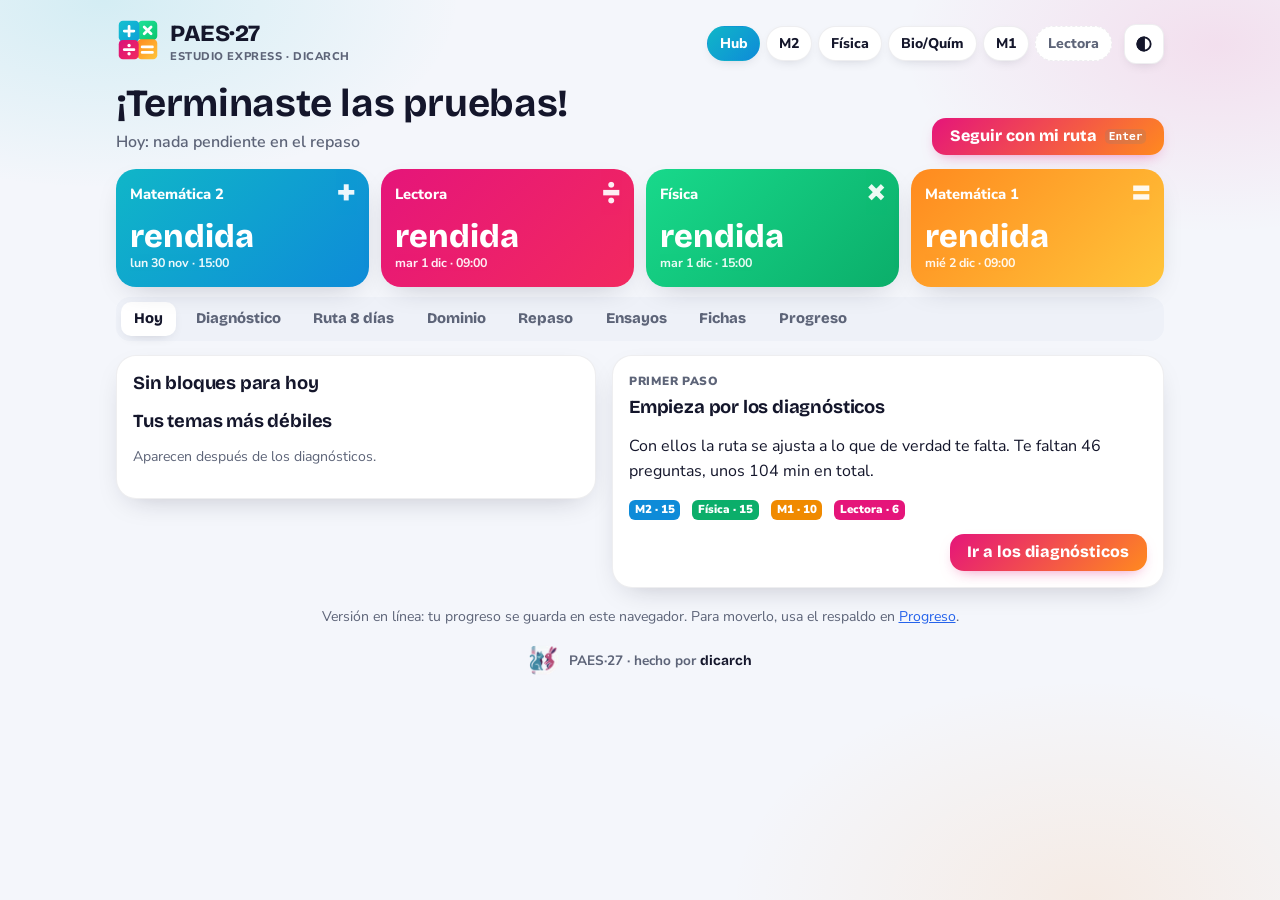
==== commit cd460cc6: "fase-4a: rescate de Biología y Química, M1 (trampas) y ensayos completos - bioquim.html: 15 temas ap" ====
--- a/paes27/index.html
+++ b/paes27/index.html
@@ -7,7 +7,8 @@
 <title>PAES 2027 · Hub</title>
 <style>
 /* == paes27-css v3 == */
-/* Sistema de diseño PAES·27 · dicarch (prototipo C). Claro: «azulejos vivos». Oscuro: «Riso noche» (Numeria).
+/* Sistema de diseño PAES·27 · dicarch (prototipo C, «azulejos vivos»): degradados y sombras suaves.
+   El tema oscuro usa el mismo estilo (degradados, sombras difusas) sobre fondo azul noche.
    Las pizarras, sus leyendas y las fórmulas son SIEMPRE oscuras (azul noche), en ambos temas.
    Se copia IDÉNTICO en cada página con tools/sync_core.py: edita tools/core.css. */
 @font-face{font-family:"Nunito Sans";src:url(lib/fonts/nunito-sans-latin-wght-normal.woff2) format("woff2");font-weight:200 1000;font-display:swap}
@@ -25,23 +26,27 @@
   color-scheme:light
 }
 @media (prefers-color-scheme:dark){:root:not([data-theme=light]){
-  --bg:#1E1F22;--panel:#2B2D31;--panel2:#35373C;--line:#3C3F45;--ink:#DBDEE1;--muted:#9AA0A8;
-  --acc:#7C9DFF;--acc2:#4FD1E8;--ok:#79E22B;--mal:#FF5C66;--warn:#FFCB33;--okf:#79E22B;--malf:#FF5C66;
-  --cv:#17181B;--cv-panel:#2B2D31;--cv-panel2:#3E4148;
-  --m2:#5B8CFF;--cie:#79E22B;--m1:#FF9E4D;--len:#FF5C66;
-  --m2-g:#5B8CFF;--cie-g:#79E22B;--m1-g:#FF9E4D;--len-g:#FF5C66;
-  --sobre:#0F1923;--btn:#5B8CFF;--btn-ink:#0F1923;
-  --borde:2px solid rgba(219,222,225,.12);--sombra:0 4px 0 0 #0C0C0E;--sombra-sm:0 2px 0 0 #0C0C0E;--sombra-btn:0 4px 0 0 #0C0C0E;
-  --r:16px;--r-sm:12px;--fondo:none;color-scheme:dark}}
+  --bg:#12142A;--panel:#1C1F3A;--panel2:#262A4A;--line:#323760;--ink:#E9EBF7;--muted:#A4AAC6;
+  --acc:#7C9DFF;--acc2:#3FD3E6;--ok:#2EE09A;--mal:#FF5C8A;--warn:#FFB547;--okf:#18D98B;--malf:#F2295F;
+  --cv:#121830;--cv-panel:#1E2645;--cv-panel2:#333C60;
+  --m2:#22B8E0;--cie:#18D98B;--m1:#FFA53A;--len:#F2295F;
+  --m2-g:linear-gradient(135deg,#10B6C8,#0E8BD8);--cie-g:linear-gradient(135deg,#18D98B,#0BAE6A);--m1-g:linear-gradient(135deg,#FF8A1F,#FFC53A);--len-g:linear-gradient(135deg,#E5157A,#F2295F);
+  --sobre:#FFFFFF;--btn:linear-gradient(135deg,#E5157A,#FF8A1F);--btn-ink:#FFFFFF;
+  --borde:1px solid rgba(255,255,255,.06);--sombra:0 12px 32px -14px rgba(0,0,0,.7);--sombra-sm:0 4px 14px -8px rgba(0,0,0,.65);--sombra-btn:0 6px 18px -8px rgba(229,21,122,.65);
+  --r:20px;--r-sm:14px;
+  --fondo:radial-gradient(40% 30% at 8% 0%,rgba(16,182,200,.18),transparent 70%),radial-gradient(35% 30% at 95% 5%,rgba(229,21,122,.14),transparent 70%),radial-gradient(40% 35% at 85% 100%,rgba(255,138,31,.12),transparent 70%);
+  color-scheme:dark}}
 :root[data-theme=dark]{
-  --bg:#1E1F22;--panel:#2B2D31;--panel2:#35373C;--line:#3C3F45;--ink:#DBDEE1;--muted:#9AA0A8;
-  --acc:#7C9DFF;--acc2:#4FD1E8;--ok:#79E22B;--mal:#FF5C66;--warn:#FFCB33;--okf:#79E22B;--malf:#FF5C66;
-  --cv:#17181B;--cv-panel:#2B2D31;--cv-panel2:#3E4148;
-  --m2:#5B8CFF;--cie:#79E22B;--m1:#FF9E4D;--len:#FF5C66;
-  --m2-g:#5B8CFF;--cie-g:#79E22B;--m1-g:#FF9E4D;--len-g:#FF5C66;
-  --sobre:#0F1923;--btn:#5B8CFF;--btn-ink:#0F1923;
-  --borde:2px solid rgba(219,222,225,.12);--sombra:0 4px 0 0 #0C0C0E;--sombra-sm:0 2px 0 0 #0C0C0E;--sombra-btn:0 4px 0 0 #0C0C0E;
-  --r:16px;--r-sm:12px;--fondo:none;color-scheme:dark}
+  --bg:#12142A;--panel:#1C1F3A;--panel2:#262A4A;--line:#323760;--ink:#E9EBF7;--muted:#A4AAC6;
+  --acc:#7C9DFF;--acc2:#3FD3E6;--ok:#2EE09A;--mal:#FF5C8A;--warn:#FFB547;--okf:#18D98B;--malf:#F2295F;
+  --cv:#121830;--cv-panel:#1E2645;--cv-panel2:#333C60;
+  --m2:#22B8E0;--cie:#18D98B;--m1:#FFA53A;--len:#F2295F;
+  --m2-g:linear-gradient(135deg,#10B6C8,#0E8BD8);--cie-g:linear-gradient(135deg,#18D98B,#0BAE6A);--m1-g:linear-gradient(135deg,#FF8A1F,#FFC53A);--len-g:linear-gradient(135deg,#E5157A,#F2295F);
+  --sobre:#FFFFFF;--btn:linear-gradient(135deg,#E5157A,#FF8A1F);--btn-ink:#FFFFFF;
+  --borde:1px solid rgba(255,255,255,.06);--sombra:0 12px 32px -14px rgba(0,0,0,.7);--sombra-sm:0 4px 14px -8px rgba(0,0,0,.65);--sombra-btn:0 6px 18px -8px rgba(229,21,122,.65);
+  --r:20px;--r-sm:14px;
+  --fondo:radial-gradient(40% 30% at 8% 0%,rgba(16,182,200,.18),transparent 70%),radial-gradient(35% 30% at 95% 5%,rgba(229,21,122,.14),transparent 70%),radial-gradient(40% 35% at 85% 100%,rgba(255,138,31,.12),transparent 70%);
+  color-scheme:dark}
 
 *{box-sizing:border-box}
 [hidden]{display:none!important}
@@ -166,10 +171,11 @@
 details.acc>.in>ol>li:not(:last-child)::after{content:"→";position:absolute;right:12px;top:8px;color:var(--muted);font-weight:900;font-size:1.1rem}
 details.acc>.in>ol>li b{display:inline-block;background:color-mix(in srgb,var(--acc) 12%,transparent);color:var(--ink);border-radius:8px;padding:.05em .4em;margin:.1em 0;font-weight:800}
 details.acc>.in>ol>li .esq{display:block;width:100%;height:auto;max-height:110px;margin:-2px 0 8px;overflow:visible;color:var(--ink)}
-details.acc>.in>ol>li .esq .a{stroke:var(--acc);fill:none}details.acc>.in>ol>li .esq .b{stroke:var(--acc2);fill:none}
-details.acc>.in>ol>li .esq .w{stroke:var(--warn);fill:none}details.acc>.in>ol>li .esq .r{stroke:var(--mal);fill:none}details.acc>.in>ol>li .esq .g{stroke:var(--ok);fill:none}
-details.acc>.in>ol>li .esq .m{stroke:var(--muted);fill:none}details.acc>.in>ol>li .esq text{fill:currentColor;font:800 12px "Nunito Sans",sans-serif;stroke:none}
-details.acc>.in>ol>li .esq .fa{fill:var(--acc);stroke:none}details.acc>.in>ol>li .esq .fr{fill:var(--mal);stroke:none}details.acc>.in>ol>li .esq .fg{fill:var(--ok);stroke:none}details.acc>.in>ol>li .esq .fm{fill:var(--muted);stroke:none}details.acc>.in>ol>li .esq .fw{fill:var(--warn);stroke:none}details.acc>.in>ol>li .esq .fb{fill:var(--acc2);stroke:none}
+.tarjeta .esq{display:block;width:100%;height:auto;max-height:130px;margin:8px 0 6px;overflow:visible;color:var(--ink)}
+.esq .a{stroke:var(--acc);fill:none}.esq .b{stroke:var(--acc2);fill:none}
+.esq .w{stroke:var(--warn);fill:none}.esq .r{stroke:var(--mal);fill:none}.esq .g{stroke:var(--ok);fill:none}
+.esq .m{stroke:var(--muted);fill:none}.esq text{fill:currentColor;font:800 12px "Nunito Sans",sans-serif;stroke:none}
+.esq .fa{fill:var(--acc);stroke:none}.esq .fr{fill:var(--mal);stroke:none}.esq .fg{fill:var(--ok);stroke:none}.esq .fm{fill:var(--muted);stroke:none}.esq .fw{fill:var(--warn);stroke:none}.esq .fb{fill:var(--acc2);stroke:none}
 /* ejemplo resuelto y práctica */
 .ejemplo .enun{font-weight:700;margin-bottom:8px}
 .ejemplo ol{margin:0;padding-left:1.4em}
@@ -196,6 +202,11 @@
 .tarjeta h4{margin:6px 0 4px;font:800 1.05rem/1.2 "Bricolage Grotesque",sans-serif}
 .tarjeta p{margin:0;font-size:.93rem}
 .tarjeta .onda{display:inline-block;font-size:.72rem;font-weight:900;padding:.15em .55em;border-radius:99px;background:color-mix(in srgb,var(--acc) 15%,transparent);color:var(--acc)}
+.tarjeta.trampa .onda{background:color-mix(in srgb,var(--malf) 16%,transparent);color:var(--mal)}
+.no,.si{display:block;margin:5px 0 0;padding:5px 9px;border-radius:9px;font-weight:700;font-variant-numeric:tabular-nums}
+.no{background:color-mix(in srgb,var(--malf) 11%,transparent);text-decoration:line-through;text-decoration-color:color-mix(in srgb,var(--mal) 55%,transparent)}
+.no::before{content:"✘ ";color:var(--mal);display:inline-block;text-decoration:none}
+.si{background:color-mix(in srgb,var(--okf) 14%,transparent)}.si::before{content:"✔ ";color:var(--ok)}
 /* ensayo */
 .ens-top{display:flex;justify-content:space-between;align-items:center;gap:10px;flex-wrap:wrap;margin:8px 0 10px}
 .ens-reloj{font:800 1.35rem/1 "Bricolage Grotesque",sans-serif;font-variant-numeric:tabular-nums}
@@ -264,8 +275,8 @@
       <a href="index.html" class="on" style="--c:var(--m2-g)">Hub</a>
       <a href="m2.html" style="--c:var(--m2-g)">M2</a>
       <a href="fisica.html" style="--c:var(--cie-g)">Física</a>
-      <span title="Llega en la Fase 4">Bio/Quím</span>
-      <span title="Llega en la Fase 4">M1</span>
+      <a href="bioquim.html" style="--c:var(--cie-g)">Bio/Quím</a>
+      <a href="m1.html" style="--c:var(--m1-g)">M1</a>
       <span title="Llega en la Fase 5">Lectora</span>
     </nav>
     <button class="tema-btn" data-tema-btn></button>
@@ -7858,7 +7869,7 @@
    "id": "d-cie-12",
    "prueba": "CIE",
    "eje": "Biología",
-   "tema": "bio.procesos",
+   "tema": "bio.nervioso",
    "nivel": "basico",
    "enunciado": "En una sinapsis química, ¿qué estructura libera los neurotransmisores?",
    "opciones": [
@@ -7886,7 +7897,7 @@
    "id": "d-cie-13",
    "prueba": "CIE",
    "eje": "Biología",
-   "tema": "bio.herencia",
+   "tema": "bio.division",
    "nivel": "basico",
    "enunciado": "¿En qué etapa de la mitosis las cromátidas hermanas se separan y se mueven hacia polos opuestos de la célula?",
    "opciones": [
@@ -7914,7 +7925,7 @@
    "id": "d-cie-14",
    "prueba": "CIE",
    "eje": "Química",
-   "tema": "qui.atomica",
+   "tema": "qui.modelos",
    "nivel": "basico",
    "enunciado": "Un átomo neutro tiene número atómico Z = 17 y número másico A = 35. ¿Cuántos neutrones tiene?",
    "opciones": [
@@ -8431,7 +8442,7 @@
 // No lo edites dentro de un HTML: edita tools/core.js y vuelve a sincronizar.
 const P27 = (() => {
   'use strict';
-  const VERSION = 3;
+  const VERSION = 4;
   const K = { diag: 'paes27:diag', dominio: 'paes27:dominio', repaso: 'paes27:repaso', ruta: 'paes27:ruta', ensayos: 'paes27:ensayos' };
 
   const PRUEBAS = {
@@ -8477,26 +8488,34 @@
     ['fis.ond.dispositivos', 'CIE', 'Ondas', 'C', 'Radar, láser, telescopios, fibra óptica', 'fisica.html#fis.ond.dispositivos'],
     ['fis.ele.domiciliaria', 'CIE', 'Electricidad', 'C', 'Instalación eléctrica domiciliaria', 'fisica.html#fis.ele.domiciliaria'],
 
-    ['bio.celular', 'CIE', 'Biología', 'R', 'Organización y actividad celular', null],
-    ['bio.procesos', 'CIE', 'Biología', 'R', 'Procesos y funciones (incl. sistema nervioso)', null],
-    ['bio.herencia', 'CIE', 'Biología', 'R', 'Herencia y evolución', null],
-    ['bio.ambiente', 'CIE', 'Biología', 'R', 'Organismo y ambiente', null],
-    ['qui.atomica', 'CIE', 'Química', 'R', 'Estructura atómica', null],
-    ['qui.organica', 'CIE', 'Química', 'R', 'Química orgánica', null],
-    ['qui.estequiometria', 'CIE', 'Química', 'R', 'Reacciones y estequiometría', null],
+    ['bio.celula', 'CIE', 'Biología', 'R', 'Célula: organelos y células especializadas', 'bioquim.html#bio.celula'],
+    ['bio.nervioso', 'CIE', 'Biología', 'R', 'Sistema nervioso y sus cuidados', 'bioquim.html#bio.nervioso'],
+    ['bio.reproduccion', 'CIE', 'Biología', 'R', 'Reproducción: gametos, fecundación y ciclos', 'bioquim.html#bio.reproduccion'],
+    ['bio.anticoncepcion-its', 'CIE', 'Biología', 'R', 'Métodos anticonceptivos e ITS', 'bioquim.html#bio.anticoncepcion-its'],
+    ['bio.division', 'CIE', 'Biología', 'R', 'Ciclo celular, mitosis y meiosis', 'bioquim.html#bio.division'],
+    ['bio.manipulacion', 'CIE', 'Biología', 'R', 'Manipulación genética', 'bioquim.html#bio.manipulacion'],
+    ['bio.evolucion', 'CIE', 'Biología', 'R', 'Evolución y selección natural', 'bioquim.html#bio.evolucion'],
+    ['bio.fotosintesis', 'CIE', 'Biología', 'R', 'Fotosíntesis y respiración celular', 'bioquim.html#bio.fotosintesis'],
+    ['qui.materia', 'CIE', 'Química', 'R', 'Materia, mezclas y separación', 'bioquim.html#qui.materia'],
+    ['qui.modelos', 'CIE', 'Química', 'R', 'Modelos atómicos y partículas (Z, A)', 'bioquim.html#qui.modelos'],
+    ['qui.carbono', 'CIE', 'Química', 'R', 'Átomo de carbono: hibridación y enlaces', 'bioquim.html#qui.carbono'],
+    ['qui.organica', 'CIE', 'Química', 'R', 'Hidrocarburos y grupos funcionales', 'bioquim.html#qui.organica'],
+    ['qui.estequiometria', 'CIE', 'Química', 'R', 'Leyes ponderales, mol y reactivo limitante', 'bioquim.html#qui.estequiometria'],
+    ['qui.composicion', 'CIE', 'Química', 'R', 'Composición porcentual y fórmula empírica', 'bioquim.html#qui.composicion'],
+    ['qui.soluciones', 'CIE', 'Química', 'R', 'Soluciones: concentración y dilución', 'bioquim.html#qui.soluciones'],
 
-    ['m1.num.enteros-racionales', 'M1', 'Números', 'B', 'Enteros y racionales', null],
-    ['m1.num.porcentaje', 'M1', 'Números', 'B', 'Porcentaje', null],
-    ['m1.num.potencias-raices', 'M1', 'Números', 'B', 'Potencias y raíces', null],
-    ['m1.alg.expresiones', 'M1', 'Álgebra y funciones', 'B', 'Expresiones algebraicas', null],
-    ['m1.alg.ecuaciones', 'M1', 'Álgebra y funciones', 'A', 'Ecuaciones, inecuaciones y sistemas', null],
-    ['m1.alg.funciones', 'M1', 'Álgebra y funciones', 'A', 'Función lineal, afín y cuadrática', null],
-    ['m1.alg.proporcionalidad', 'M1', 'Álgebra y funciones', 'C', 'Proporcionalidad', null],
-    ['m1.geo.areas-volumenes', 'M1', 'Geometría', 'A', 'Áreas y volúmenes (incl. cilindro)', null],
-    ['m1.geo.semejanza-pitagoras', 'M1', 'Geometría', 'A', 'Semejanza y Pitágoras', null],
-    ['m1.geo.transformaciones', 'M1', 'Geometría', 'C', 'Transformaciones isométricas', null],
-    ['m1.pro.datos', 'M1', 'Probabilidad y estadística', 'B', 'Datos y medidas de posición', null],
-    ['m1.pro.probabilidad', 'M1', 'Probabilidad y estadística', 'B', 'Probabilidad (Laplace)', null],
+    ['m1.num.enteros-racionales', 'M1', 'Números', 'B', 'Enteros y racionales', 'm1.html#m1.num.enteros-racionales'],
+    ['m1.num.porcentaje', 'M1', 'Números', 'B', 'Porcentaje', 'm1.html#m1.num.porcentaje'],
+    ['m1.num.potencias-raices', 'M1', 'Números', 'B', 'Potencias y raíces', 'm1.html#m1.num.potencias-raices'],
+    ['m1.alg.expresiones', 'M1', 'Álgebra y funciones', 'B', 'Expresiones algebraicas', 'm1.html#m1.alg.expresiones'],
+    ['m1.alg.ecuaciones', 'M1', 'Álgebra y funciones', 'A', 'Ecuaciones, inecuaciones y sistemas', 'm1.html#m1.alg.ecuaciones'],
+    ['m1.alg.funciones', 'M1', 'Álgebra y funciones', 'A', 'Función lineal, afín y cuadrática', 'm1.html#m1.alg.funciones'],
+    ['m1.alg.proporcionalidad', 'M1', 'Álgebra y funciones', 'C', 'Proporcionalidad', 'm1.html#m1.alg.proporcionalidad'],
+    ['m1.geo.areas-volumenes', 'M1', 'Geometría', 'A', 'Áreas y volúmenes (incl. cilindro)', 'm1.html#m1.geo.areas-volumenes'],
+    ['m1.geo.semejanza-pitagoras', 'M1', 'Geometría', 'A', 'Semejanza y Pitágoras', 'm1.html#m1.geo.semejanza-pitagoras'],
+    ['m1.geo.transformaciones', 'M1', 'Geometría', 'C', 'Transformaciones isométricas', 'm1.html#m1.geo.transformaciones'],
+    ['m1.pro.datos', 'M1', 'Probabilidad y estadística', 'B', 'Datos y medidas de posición', 'm1.html#m1.pro.datos'],
+    ['m1.pro.probabilidad', 'M1', 'Probabilidad y estadística', 'B', 'Probabilidad (Laplace)', 'm1.html#m1.pro.probabilidad'],
 
     ['len.localizar', 'LEN', 'Habilidades', 'B', 'Localizar información', null],
     ['len.interpretar', 'LEN', 'Habilidades', 'A', 'Interpretar (idea principal, función)', null],
@@ -8504,6 +8523,8 @@
   ];
   const TEMAS = {};
   for (const [id, prueba, eje, prio, nombre, leccion] of LISTA) TEMAS[id] = { id, prueba, eje, prio, nombre, leccion };
+  // Fase 4: los 7 temas gruesos de Bio/Quím pasaron a 15 temas finos. Los datos guardados se renombran una vez.
+  const RENOMBRE = { 'bio.celular': 'bio.celula', 'bio.procesos': 'bio.nervioso', 'bio.herencia': 'bio.division', 'bio.ambiente': 'bio.fotosintesis', 'qui.atomica': 'qui.modelos' };
   const PESO_PRIO = { A: 3, B: 2, C: 1, R: 1.5 };
 
   // ---------- almacenamiento ----------
@@ -8514,6 +8535,22 @@
     try { localStorage.setItem(K[k], JSON.stringify(v)); } catch (e) { console.warn('No se pudo guardar', k); }
     window.dispatchEvent(new CustomEvent('p27:cambio', { detail: k }));
   }
+  // renombra temas viejos en lo guardado (dominio, repaso, diagnóstico); se hace una sola vez
+  (function migrar() {
+    const ren = (t) => RENOMBRE[t] || t;
+    const dom = cargar('dominio', null);
+    if (dom && Object.keys(dom).some((t) => RENOMBRE[t])) {
+      for (const t of Object.keys(dom)) if (RENOMBRE[t]) { if (!(RENOMBRE[t] in dom)) dom[RENOMBRE[t]] = dom[t]; delete dom[t]; }
+      guardar('dominio', dom);
+    }
+    const rep = cargar('repaso', null);
+    if (rep && rep.some((x) => RENOMBRE[x.tema])) { rep.forEach((x) => { x.tema = ren(x.tema); }); guardar('repaso', rep); }
+    const dg = cargar('diag', null);
+    if (dg && Object.values(dg).some((d) => d && d.respuestas && d.respuestas.some((r) => RENOMBRE[r.tema]))) {
+      Object.values(dg).forEach((d) => { if (d && d.respuestas) d.respuestas.forEach((r) => { r.tema = ren(r.tema); }); });
+      guardar('diag', dg);
+    }
+  })();
 
   // ---------- fechas (locales) ----------
   const pad = (n) => String(n).padStart(2, '0');
@@ -8887,7 +8924,8 @@
     }
     case 'flex': case 'rescate': case 'm1': {
       const pref = b.tipo === 'rescate' ? 'Rescate Bio/Quím' : b.tipo === 'm1' ? 'M1 · trampas' : pr.corto;
-      if (t && t.leccion) return { tit: `${pref} · ${t.nombre}`, det: 'Lección completa · termina con el nivel PAES', link: t.leccion };
+      const DET = { rescate: 'Tarjetas + 3 preguntas · unos 25 min', m1: 'Repaso rápido, trampas y 5 preguntas' };
+      if (t && t.leccion) return { tit: `${pref} · ${t.nombre}`, det: DET[b.tipo] || 'Lección completa · termina con el nivel PAES', link: t.leccion };
       const fase = b.tipo === 'rescate' ? 'la Fase 4' : FASE_LECCION[b.prueba];
       return { tit: `${pref} · ${t ? t.nombre : '—'}`, det: `La lección de este tema llega en ${fase}. Mientras: estúdialo con tu material y practica preguntas reales de ese eje en los modelos DEMRE.`, link: null };
     }
@@ -8896,7 +8934,7 @@
       : { tit: 'Lectora · estrategias (30 min)', det: 'Un texto corto cronometrado: primero la pregunta, luego el párrafo. Anota qué tipo de pregunta era (localizar, interpretar, evaluar).' };
     case 'ensayo': return { tit: 'ENSAYO M2 completo cronometrado', det: '55 preguntas en 2 h 20 min, como el día de la prueba (M2 → Ensayo). Si ya viste casi todas las preguntas de la app, haz además el modelo oficial DEMRE.', link: 'm2.html#ensayo' };
     case 'revision': return { tit: 'Revisión de errores del ensayo M2', det: 'Por cada error: ¿fue concepto, cálculo o trampa? Anótalo en la ficha.' };
-    case 'parcial': return { tit: 'Ensayo parcial de Física', det: '40 preguntas en 80 min (Física → Ensayo). Revisa los errores al final.', link: 'fisica.html#ensayo' };
+    case 'parcial': return { tit: 'Ensayo parcial de Física', det: '40 preguntas en 80 min (Física → Ensayo de Ciencias → Parcial). Revisa los errores al final.', link: 'fisica.html#ensayo' };
     case 'ficha': return { tit: `Ficha final de ${pr.corto}`, det: 'Fórmulas y trampas en una página. Nada nuevo.', link: '#fichas' };
     case 'repaso': return { tit: 'Repaso espaciado', det: 'Temas fallados que vuelven hoy. Ve a la pestaña Repaso.', link: '#repaso' };
     default: return { tit: b.tipo, det: '' };
@@ -9329,17 +9367,18 @@
 function tarjetaDemre() {
   return el('div', 'card', `<h3>Material oficial DEMRE</h3><p class="small muted">Para practicar con preguntas reales. Los modelos de prueba y las selecciones de preguntas están en demre.cl, sección Publicaciones. No pude abrir el sitio desde donde se construyó la app, así que no enlazo directo a los modelos: búscalos ahí.</p><ul>${DEMRE.map(([t, u]) => `<li><a href="${u}" target="_blank" rel="noopener">${esc(t)}</a></li>`).join('')}</ul>`);
 }
+const PAGINA_ENSAYO = { M2: 'm2.html', CIE: 'fisica.html', M1: 'm1.html' };
 RENDER.ensayos = () => {
   const p = $('#p-ensayos'); p.innerHTML = '';
   const ens = cargar('ensayos', []);
   const hechos = ens.filter((e) => e.estado === 'hecho').reverse();
   const curso = ens.find((e) => e.estado === 'en-curso');
   const c = el('div', 'card', `<h2>Ensayos cronometrados</h2>
-    ${curso ? `<p class="aviso amar">Tienes un ensayo de ${esc(PRUEBAS[curso.prueba]?.corto || curso.prueba)} en curso: el reloj sigue corriendo. <a href="${curso.prueba === 'CIE' ? 'fisica.html' : 'm2.html'}#ensayo">Volver al ensayo</a></p>` : ''}
+    ${curso ? `<p class="aviso amar">Tienes un ensayo de ${esc(PRUEBAS[curso.prueba]?.corto || curso.prueba)} en curso: el reloj sigue corriendo. <a href="${PAGINA_ENSAYO[curso.prueba] || 'm2.html'}#ensayo">Volver al ensayo</a></p>` : ''}
     <p><a class="btn" style="text-decoration:none" href="m2.html#ensayo">Ensayo de M2</a> <span class="small muted">· completo (55 preguntas, 2 h 20 min) o corto (20 preguntas, 50 min)</span></p>
-    <p><a class="btn sec" style="text-decoration:none" href="fisica.html#ensayo">Ensayo de Física</a> <span class="small muted">· parcial (40 preguntas, 80 min) o corto (20, 40 min)</span></p>
-    <p class="small muted">El ensayo completo de Ciencias (80 preguntas, con Biología y Química) y el de M1 (65 preguntas) llegan con la Fase 4.</p>
-    ${hechos.length ? '<h3>Historial</h3>' + hechos.map((e) => `<p>${esc(e.prueba)} · ${fechaCorta(e.fecha)} · ${e.modo === 'corto' ? 'corto' : 'completo'} · <b>${e.correctas}/${e.total}</b> (${Math.round((e.correctas / e.total) * 100)} %)</p>`).join('') : '<p class="muted small">Aún no hay ensayos.</p>'}`);
+    <p><a class="btn sec" style="text-decoration:none" href="fisica.html#ensayo">Ensayo de Ciencias</a> <span class="small muted">· completo (80 preguntas, 2 h 40 min: 54 de Biología, Química y Física + 26 de Física), parcial de Física (40, 80 min) o corto (20, 40 min)</span></p>
+    <p><a class="btn sec" style="text-decoration:none" href="m1.html#ensayo">Ensayo de M1</a> <span class="small muted">· completo (65 preguntas, 2 h 20 min) o corto (20 preguntas, 43 min)</span></p>
+    ${hechos.length ? '<h3>Historial</h3>' + hechos.map((e) => `<p>${esc(PRUEBAS[e.prueba]?.corto || e.prueba)} · ${fechaCorta(e.fecha)} · ${esc(e.modo)} · <b>${e.correctas}/${e.total}</b> (${Math.round((e.correctas / e.total) * 100)} %)</p>`).join('') : '<p class="muted small">Aún no hay ensayos.</p>'}`);
   p.appendChild(c);
   p.appendChild(tarjetaDemre());
 };
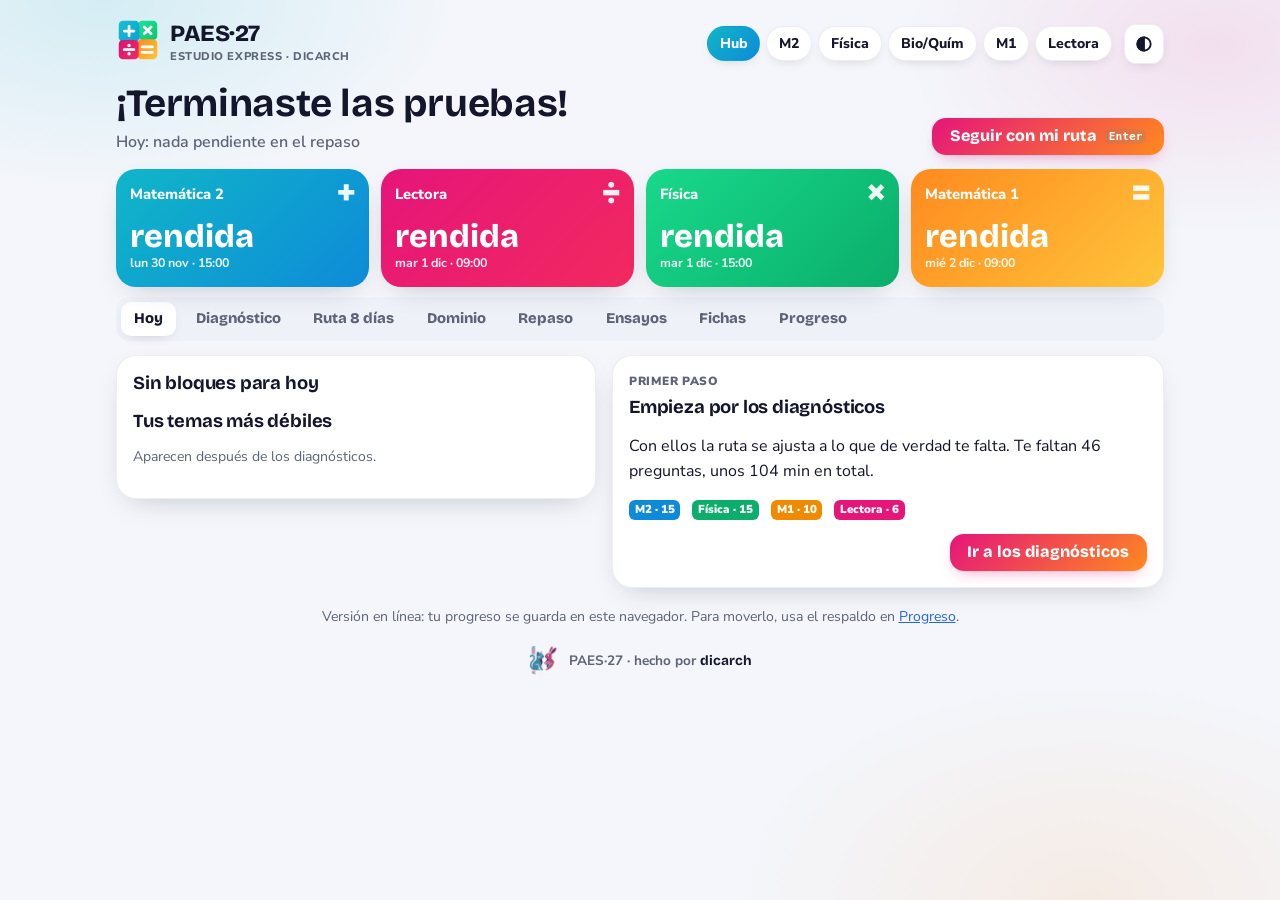
==== commit 91b89eb0: "fase-5: Competencia Lectora y fichas finales - lenguaje.html: las 3 habilidades del temario (localiz" ====
--- a/paes27/index.html
+++ b/paes27/index.html
@@ -6,7 +6,7 @@
 <script>try{var t=localStorage.getItem("paes27:tema");if(t)document.documentElement.dataset.theme=t}catch(e){}</script>
 <title>PAES 2027 · Hub</title>
 <style>
-/* == paes27-css v3 == */
+/* == paes27-css v4 == */
 /* Sistema de diseño PAES·27 · dicarch (prototipo C, «azulejos vivos»): degradados y sombras suaves.
    El tema oscuro usa el mismo estilo (degradados, sombras difusas) sobre fondo azul noche.
    Las pizarras, sus leyendas y las fórmulas son SIEMPRE oscuras (azul noche), en ambos temas.
@@ -132,7 +132,7 @@
 .leccion.cerrada{padding:13px 18px}
 .dom{margin-left:auto;font-size:.74rem;font-weight:900;padding:.2em .65em;border-radius:99px;background:var(--panel2)}
 .idea{background:var(--panel2);border-radius:var(--r-sm);padding:12px 14px;margin:12px 0;font-weight:600}
-.paso{margin:20px 0}
+.paso,.mueve{margin:20px 0}
 .pasos{display:flex;gap:8px;flex-wrap:wrap;margin:12px 0 2px}
 .pasos button{border:0;border-radius:99px;padding:.45em .85em;background:var(--panel2);color:var(--muted);font:800 .86rem/1.1 "Bricolage Grotesque","Nunito Sans",sans-serif;cursor:pointer;transition:background .12s,color .12s}
 .pasos button:hover{color:var(--ink)}
@@ -142,8 +142,8 @@
 .con-pasos .paso-pane.multi .paso>h3{display:flex;margin-top:18px}.con-pasos .paso-pane.multi .paso>h3 .n{display:none}
 .con-pasos details.acc.porque{background:none;margin:14px 0 8px}.con-pasos details.acc.porque>summary{display:none}.con-pasos details.acc.porque>.in{padding:0}
 .paso-sig{display:flex;justify-content:flex-end;margin-top:14px}
-.paso>h3{display:flex;align-items:center;gap:9px}
-.paso>h3 .n,details.acc>summary .n{display:inline-grid;place-items:center;min-width:1.75em;height:1.75em;padding:0 .3em;border-radius:9px;background:var(--btn);color:var(--btn-ink);font-size:.85rem}
+.paso>h3,.mueve>h3{display:flex;align-items:center;gap:9px}
+.paso>h3 .n,.mueve>h3 .n,details.acc>summary .n{display:inline-grid;place-items:center;min-width:1.75em;height:1.75em;padding:0 .3em;border-radius:9px;background:var(--btn);color:var(--btn-ink);font-size:.85rem}
 .cv,.formula,.sd-demo,.cv+.cap,.sd-demo+.cap{
   --ink:#DBDEE1;--muted:#9AA3B2;--line:#35406A;--panel:#1F2747;--panel2:#2A3359;--sobre:#0F1923;
   --acc:#7C9DFF;--acc2:#4FD1E8;--ok:#79E22B;--mal:#FF5C66;--warn:#FFCB33;--okf:#79E22B;--malf:#FF5C66;
@@ -217,7 +217,7 @@
 .ens-ley{padding:0 6px;border-radius:5px}.ens-ley.r{background:color-mix(in srgb,var(--acc) 22%,var(--panel));color:var(--ink)}.ens-ley.m{border:2px solid var(--warn)}
 @media (max-width:600px){.wrap{padding:12px 12px 24px}.card,.leccion{padding:13px}.marca b{font-size:1.25rem}}
 @media (prefers-reduced-motion:reduce){*,*::before,*::after{animation-duration:.001ms!important;transition-duration:.001ms!important}}
-/* == fin paes27-css v3 == */
+/* == fin paes27-css v4 == */
 
 .aviso{border-radius:10px;padding:10px 14px;margin:10px 0;font-size:.95rem}
 .aviso.rojo{background:rgba(240,105,122,.15);border:1px solid var(--mal)}
@@ -265,6 +265,38 @@
 .cuenta .dias{font:800 2rem/1 "Bricolage Grotesque",sans-serif;margin-top:16px}.cuenta .dias small{font-size:.9rem}
 .cuenta .f{font-size:.78rem;font-weight:700;opacity:.92}
 @media (max-width:720px){.cuenta{grid-template-columns:repeat(2,minmax(0,1fr))}}
+/* fichas finales */
+.ficha{background:var(--panel);border:var(--borde);border-radius:var(--r);box-shadow:var(--sombra);margin:14px 0;overflow:hidden}
+.fi-cab{padding:16px 18px 12px;color:#fff;background:var(--m2-g)}
+.fi-cab.fi-CIE{background:var(--cie-g)}.fi-cab.fi-M1{background:var(--m1-g)}.fi-cab.fi-LEN{background:var(--len-g)}
+.fi-cab h2{margin:0;color:#fff}.fi-cab p{margin:4px 0 0;font-weight:700;opacity:.95}
+.fi-consejos{margin:12px 18px 0;padding:10px 14px 10px 32px;background:var(--panel2);border-radius:var(--r-sm);font-weight:600;font-size:.93rem}
+.fi-cols{columns:2 360px;column-gap:18px;padding:6px 18px 16px}
+.fi-eje{display:contents}
+.fi-eje>h3{break-after:avoid;margin:14px 0 6px;font-size:1.02rem;color:var(--muted);text-transform:uppercase;letter-spacing:.04em}
+.fi{break-inside:avoid;background:var(--panel2);border-radius:var(--r-sm);padding:10px 12px;margin:0 0 10px;font-size:.92rem}
+.fi h4{margin:0 0 4px;display:flex;gap:6px;align-items:center;flex-wrap:wrap;font:800 1rem/1.25 "Bricolage Grotesque",sans-serif}
+.fi ul{margin:0;padding-left:1.1em}.fi li{margin:2px 0}
+.fi .esq{max-height:96px;margin:2px 0 6px}
+.fi-tr .no,.fi-tr .si{font-size:.88rem;padding:3px 8px;margin-top:4px}
+.fi-tr .no{text-decoration:none}.fi li.t{list-style:none;margin-left:-1.1em}
+.fi-dom{margin-left:auto;font-size:.76rem;font-weight:900;padding:.1em .5em;border-radius:99px;background:var(--panel)}
+.fi-dom:empty{display:none}
+.fi.fi-flojo{box-shadow:inset 4px 0 0 var(--warn)}
+.fi-ojo{display:inline-block;font-size:.72rem;font-weight:900;padding:.1em .5em;border-radius:99px;background:color-mix(in srgb,var(--warn) 22%,transparent);color:var(--warn)}
+.fi-tab{border-collapse:collapse;margin:4px 0;font-size:.86rem;background:var(--panel)}
+.fi-tab td,.fi-tab th{border:1px solid var(--line);padding:2px 7px;text-align:left}
+#fichas-sel .btn.on{background:var(--btn);color:var(--btn-ink)}
+@media print{
+  :root,:root[data-theme=dark]{--bg:#fff;--panel:#fff;--panel2:#f4f5f9;--line:#ccd;--ink:#111;--muted:#444;--fondo:none}
+  html,body{background:#fff!important;font-size:10.5pt}
+  .top,.hero,#avisoOrigen,.cuenta,.tabs,.pane:not(#p-fichas),.como-abrir,.firma,.no-print,.ficha[hidden]{display:none!important}
+  .wrap{padding:0;max-width:none}.ficha{box-shadow:none;border:0;margin:0}
+  .fi-cab{-webkit-print-color-adjust:exact;print-color-adjust:exact}
+  .fi-cols{columns:3;column-gap:10px;padding:4px 0}.fi{padding:5px 7px;margin-bottom:5px;font-size:8.3pt;line-height:1.35}
+  .fi .esq{display:none}.fi-consejos{font-size:8.5pt;margin:6px 0 0}.fi-cab{padding:8px 12px}.fi-eje>h3{font-size:9pt;margin:6px 0 4px}
+  .fi-tr .no,.fi-tr .si{font-size:8pt;padding:2px 6px;margin-top:2px}.fi h4{font-size:9.5pt}
+}
 </style>
 </head>
 <body>
@@ -277,7 +309,7 @@
       <a href="fisica.html" style="--c:var(--cie-g)">Física</a>
       <a href="bioquim.html" style="--c:var(--cie-g)">Bio/Quím</a>
       <a href="m1.html" style="--c:var(--m1-g)">M1</a>
-      <span title="Llega en la Fase 5">Lectora</span>
+      <a href="lenguaje.html" style="--c:var(--len-g)">Lectora</a>
     </nav>
     <button class="tema-btn" data-tema-btn></button>
   </header>
@@ -302,7 +334,15 @@
   <section class="pane" id="p-dominio"></section>
   <section class="pane" id="p-repaso"></section>
   <section class="pane" id="p-ensayos"></section>
-  <section class="pane" id="p-fichas"></section>
+  <section class="pane" id="p-fichas">
+  <!-- @@fichas@@ -->
+<div class="card fichas-top no-print"><h2>Fichas finales</h2><p>Una página por prueba con fórmulas y trampas, para leer la mañana del examen. <b>Nada nuevo:</b> solo repasar lo que ya practicaste.</p><div class="fila" id="fichas-sel"><button class="btn sec" data-ficha="M2">M2 · lun 30</button><button class="btn sec" data-ficha="LEN">Lectora · mar 1, 09:00</button><button class="btn sec" data-ficha="CIE">Física · mar 1, 15:00</button><button class="btn sec" data-ficha="M1">M1 · mié 2</button><button class="btn mini" type="button" id="ficha-imprimir">Imprimir esta ficha</button></div><p class="small muted">Los temas con <span class="fi-ojo">repásalo</span> tienen tu dominio bajo 50 %: léelos primero. Al lado de cada tema ves tu dominio actual.</p></div>
+<article class="ficha" data-ficha="M2" hidden><header class="fi-cab fi-M2"><h2>Ficha final · Matemática 2</h2><p>Lunes 30 de noviembre, 15:00 · 55 preguntas (50 cuentan) en 2 h 20 min · unos 2½ min por pregunta</p></header><ul class="fi-consejos"><li>M2 también evalúa todo M1: si una pregunta parece de M1, no es una trampa, es parte de la prueba.</li><li>Las de suficiencia de datos vienen al final: guarda tiempo para ellas y no calcules de más.</li><li>No hay descuento por error: no dejes ninguna en blanco.</li></ul><div class="fi-cols"><section class="fi-eje"><h3>Álgebra y funciones</h3><div class="fi" data-tema="m2.alg.sistemas-rectas"><h4>Rectas y sistemas 2×2 <span class="chip A">A</span><span class="fi-dom"></span></h4><svg class="esq" viewBox="0 0 200 92" aria-hidden="true"><path class="a" d="M10 70L70 20" stroke-width="3" stroke-linecap="round"/><path class="b" d="M30 80L90 30" stroke-width="3" stroke-linecap="round"/><text x="50" y="92" text-anchor="middle">paralelas: 0</text><path class="a" d="M115 75L185 20" stroke-width="6" stroke-linecap="round"/><path class="b" d="M115 75L185 20" stroke-width="2.5" stroke-linecap="round" stroke-dasharray="6 5"/><text x="150" y="92" text-anchor="middle">coinciden: ∞</text></svg><ul><li>Pendiente m = (y₂ − y₁)/(x₂ − x₁). Recta: y = mx + n (n = corte con el eje Y).</li><li>En ax + by = c (b ≠ 0): m = −a/b. Sin despejar: a₁/a₂ = b₁/b₂ ≠ c₁/c₂ → paralelas (0 soluciones); a₁/a₂ = b₁/b₂ = c₁/c₂ → misma recta (infinitas).</li><li>Se cortan (m₁ ≠ m₂): <b>1 solución</b>. Paralelas (m igual, n distinto): <b>0</b>. Misma recta: <b>infinitas</b>.</li><li>Perpendiculares: m₁ · m₂ = −1.</li></ul><div class="fi-tr"><span class="no">En 2x + 3y = 6 la pendiente es 2.</span><span class="si">Despejo: y = −(2/3)x + 2, así que m = −2/3.</span></div></div><div class="fi" data-tema="m2.alg.trig-funciones"><h4>Gráficos de seno y coseno <span class="chip B">B</span><span class="fi-dom"></span></h4><ul><li>f(x) = A·sen(Bx) + C: amplitud |A|, período 2π/|B| (en grados, 360°/|B|), máximo C + |A|, mínimo C − |A|.</li><li>sen y cos van de −1 a 1 y se repiten cada 360° = 2π. sen(0) = 0; cos(0) = 1.</li></ul><div class="fi-tr"><span class="no">El período de sen(2x) es 2.</span><span class="si">Período = 2π/B = 2π/2 = π.</span></div></div><div class="fi" data-tema="m2.alg.potencia"><h4>Función potencia a·xⁿ <span class="chip C">C</span><span class="fi-dom"></span></h4><ul><li>n par: simétrica respecto del eje Y (función par). n impar: simétrica respecto del origen.</li><li>Con a = 1 y n ≥ 1, todas pasan por (0, 0) y (1, 1). Con n negativo (xⁿ = 1/x<sup>|n|</sup>) no existe en x = 0, pero igual pasa por (1, 1). a &lt; 0 la refleja en el eje X.</li><li>Entre 0 y 1, más exponente da un número más chico: 0,5³ = 0,125 &lt; 0,5² = 0,25.</li></ul><div class="fi-tr"><span class="no">Para x entre 0 y 1, x³ &gt; x².</span><span class="si">Es al revés: x³ &lt; x² (y para x &gt; 1, x³ &gt; x²).</span></div></div><div class="fi" data-tema="m2.m1-dificil"><h4>Cuadrática, semejanza y cilindro <span class="chip C">C</span><span class="fi-dom"></span></h4><ul><li>Vértice: x = −b/(2a). Δ = b² − 4ac: Δ &gt; 0 dos soluciones; Δ = 0 una; Δ &lt; 0 ninguna real.</li><li>a &gt; 0 abre hacia arriba (mínimo); a &lt; 0 hacia abajo (máximo).</li><li>Razón de semejanza k: longitudes ×k, áreas ×k², volúmenes ×k³.</li><li>Cilindro: V = πr²h; área total = 2πr² + 2πrh.</li></ul><div class="fi-tr"><span class="no">Si el radio del cilindro se duplica, el volumen se duplica.</span><span class="si">Se multiplica por 4, porque el radio está al cuadrado (πr²h).</span></div></div></section><section class="fi-eje"><h3>Números</h3><div class="fi" data-tema="m2.num.log-exp"><h4>Logaritmos, exponencial y logarítmica <span class="chip A">A</span><span class="fi-dom"></span></h4><svg class="esq" viewBox="0 0 200 92" aria-hidden="true"><path class="m" d="M30 88L120 2" stroke-width="1.5" stroke-linecap="round" stroke-dasharray="4 4"/><path class="a" d="M20.0 76.3L21.0 76.1L22.0 75.9L23.0 75.7L24.0 75.5L25.0 75.2L26.0 75.0L27.0 74.7L28.0 74.5L29.0 74.2L30.0 73.9L31.0 73.6L32.0 73.3L33.0 72.9L34.0 72.6L35.0 72.2L36.0 71.8L37.0 71.4L38.0 70.9L39.0 70.5L40.0 70.0L41.0 69.5L42.0 69.0L43.0 68.4L44.0 67.8L45.0 67.2L46.0 66.5L47.0 65.9L48.0 65.1L49.0 64.4L50.0 63.6L51.0 62.8L52.0 61.9L53.0 61.0L54.0 60.0L55.0 59.0L56.0 57.9L57.0 56.8L58.0 55.6L59.0 54.4L60.0 53.1L61.0 51.7L62.0 50.3L63.0 48.8L64.0 47.2L65.0 45.5L66.0 43.8L67.0 41.9L68.0 40.0L69.0 38.0L70.0 35.8L71.0 33.6L72.0 31.2L73.0 28.8L74.0 26.2L75.0 23.4L76.0 20.6L77.0 17.5L78.0 14.4L79.0 11.0L80.0 7.5" stroke-width="3" fill="none" stroke-linecap="round"/><path class="b" d="M34.0 88.5L36.4 78.9L38.9 72.4L41.3 67.5L43.7 63.6L46.2 60.3L48.6 57.5L51.0 55.0L53.5 52.8L55.9 50.8L58.3 49.0L60.8 47.3L63.2 45.8L65.6 44.3L68.1 43.0L70.5 41.7L72.9 40.6L75.4 39.5L77.8 38.4L80.2 37.4L82.7 36.4L85.1 35.5L87.5 34.7L90.0 33.8L92.4 33.0L94.8 32.2L97.3 31.5L99.7 30.8L102.1 30.1L104.6 29.4L107.0 28.8L109.4 28.1L111.9 27.5L114.3 26.9L116.7 26.4L119.2 25.8L121.6 25.3L124.0 24.7L126.5 24.2L128.9 23.7L131.3 23.2L133.8 22.7L136.2 22.3L138.6 21.8L141.1 21.4L143.5 20.9L145.9 20.5L148.4 20.1L150.8 19.7L153.2 19.3L155.7 18.9L158.1 18.5L160.5 18.1L163.0 17.7L165.4 17.4L167.8 17.0L170.3 16.7L172.7 16.3L175.1 16.0L177.6 15.6L180.0 15.3" stroke-width="3" fill="none" stroke-linecap="round"/><text x="60" y="18" text-anchor="middle">bˣ</text><text x="170" y="46" text-anchor="end">log<tspan baseline-shift="sub" font-size="75%">b</tspan> x</text></svg><ul><li>log<sub>b</sub> N = k ⇔ bᵏ = N, con b &gt; 0, b ≠ 1 y N &gt; 0. log<sub>b</sub> 1 = 0; log<sub>b</sub> b = 1.</li><li>log(M·N) = log M + log N; log(M/N) = log M − log N; log(Mᵏ) = k·log M.</li><li>Cambio de base: log<sub>b</sub> N = log N / log b.</li><li>y = bˣ pasa por (0, 1); y = log<sub>b</sub> x pasa por (1, 0) y solo existe para x &gt; 0. Son reflejo una de otra en y = x. Crecen si b &gt; 1.</li></ul><div class="fi-tr"><span class="no">log(M + N) = log M + log N.</span><span class="si">No hay regla para la suma. Y ojo: (log M)² ≠ 2·log M.</span></div></div><div class="fi" data-tema="m2.num.reales"><h4>Operatoria en los reales <span class="chip C">C</span><span class="fi-dom"></span></h4><ul><li>ⁿ√(aᵐ) = a<sup>m/n</sup>; √a · √b = √(ab).</li><li>Simplificar: √48 = √(16·3) = 4√3. Solo se suman raíces iguales: 2√3 + 3√3 = 5√3.</li><li>(√a + √b)(√a − √b) = a − b: sirve para racionalizar.</li></ul><div class="fi-tr"><span class="no">√(9 + 16) = √9 + √16 = 7.</span><span class="si">√(9 + 16) = √25 = 5.</span></div></div><div class="fi" data-tema="m2.num.financiera"><h4>Matemática financiera <span class="chip B">B</span><span class="fi-dom"></span></h4><ul><li>Monto final con interés simple: C·(1 + i·n) (el interés ganado es C·i·n). Compuesto: C·(1 + i)ⁿ (interés = monto − C).</li><li>i en decimal (5 % = 0,05) y en la misma unidad que n: tasa mensual con meses, tasa anual con años.</li><li>Crédito: cuotas pagadas = cuota × n.º de cuotas. Costo del crédito = cuotas pagadas − monto prestado. Con pie: (pie + cuotas) − precio al contado.</li><li>AFP: cada mes se descuenta el 10 % del sueldo imponible para tu cuenta, más la comisión de la AFP.</li></ul><div class="fi-tr"><span class="no">Subir 5 % y luego bajar 5 % deja el precio igual.</span><span class="si">1,05 · 0,95 = 0,9975: queda 0,25 % más bajo.</span></div></div></section><section class="fi-eje"><h3>Geometría</h3><div class="fi" data-tema="m2.geo.trig-razones"><h4>Razones trigonométricas <span class="chip A">A</span><span class="fi-dom"></span></h4><ul><li>sen α = opuesto/hipotenusa; cos α = adyacente/hipotenusa; tan α = opuesto/adyacente = sen α/cos α.</li><li>sen²α + cos²α = 1. En la circunferencia de radio 1, el punto del ángulo θ es (cos θ, sen θ).</li><li class="t"><table class="fi-tab"><tr><th></th><th>30°</th><th>45°</th><th>60°</th></tr><tr><td>sen</td><td>1/2</td><td>√2/2</td><td>√3/2</td></tr><tr><td>cos</td><td>√3/2</td><td>√2/2</td><td>1/2</td></tr><tr><td>tan</td><td>√3/3</td><td>1</td><td>√3</td></tr></table></li></ul><div class="fi-tr"><span class="no">Tomar el cateto que toca el ángulo como el opuesto.</span><span class="si">El opuesto es el que NO toca el ángulo; el adyacente sí lo toca (y no es la hipotenusa).</span></div></div><div class="fi" data-tema="m2.geo.circunferencia"><h4>Ángulos, arcos, cuerdas y secantes <span class="chip B">B</span><span class="fi-dom"></span></h4><svg class="esq" viewBox="0 0 200 92" aria-hidden="true"><circle class="m" cx="70" cy="46" r="36" stroke-width="2"/><path class="b" d="M70.0 82.0L42.4 22.9" stroke-width="2.5" stroke-linecap="round"/><path class="b" d="M70.0 82.0L97.6 22.9" stroke-width="2.5" stroke-linecap="round"/><path class="a" d="M70 46L42.4 22.9" stroke-width="2.5" stroke-linecap="round"/><path class="a" d="M70 46L97.6 22.9" stroke-width="2.5" stroke-linecap="round"/><path class="b" d="M75.4 71.3A12 12 0 0 0 64.6 71.3" stroke-width="2" fill="none" stroke-linecap="round"/><path class="a" d="M76.9 40.2A9 9 0 0 0 63.1 40.2" stroke-width="2" fill="none" stroke-linecap="round"/><text x="70" y="64" text-anchor="middle" style="font-size:11px;fill:var(--acc2)">α</text><text x="70" y="33" text-anchor="middle" style="font-size:11px;fill:var(--acc)">2α</text><text x="152" y="30" text-anchor="middle" style="font-size:10.5px">del centro</text><text x="152" y="44" text-anchor="middle" style="font-size:10.5px">= 2 × inscrito</text><text x="152" y="66" text-anchor="middle" style="font-size:9.5px">en el diámetro: 90°</text></svg><ul><li>Ángulo del centro = arco. Ángulo inscrito = la mitad del arco que abarca.</li><li>Inscrito en una semicircunferencia = 90°. Cuadrilátero inscrito: ángulos opuestos suman 180°.</li><li>Cuerdas que se cortan en P: PA·PB = PC·PD (los dos trozos de cada cuerda). Dos secantes desde P exterior: PA·PB = PC·PD, con PA = tramo exterior y PB = secante completa (no la cuerda).</li><li>Largo de un arco de α°: 2πr·α/360.</li></ul><div class="fi-tr"><span class="no">El ángulo inscrito mide lo mismo que su arco.</span><span class="si">Mide la mitad: un arco de 100° da un inscrito de 50°.</span></div></div><div class="fi" data-tema="m2.geo.homotecia"><h4>Homotecia <span class="chip B">B</span><span class="fi-dom"></span></h4><ul><li>Con centro O y razón k: P' = O + k·(P − O). Con centro en el origen: P' = k·P.</li><li>Lados ×|k|, áreas ×k², volúmenes ×|k|³. k &lt; 0: la imagen queda al otro lado de O (rotada en 180°).</li><li>|k| &gt; 1 amplía; 0 &lt; |k| &lt; 1 reduce; k = −1 es una simetría central.</li></ul><div class="fi-tr"><span class="no">Con k = −2 el área se multiplica por −2.</span><span class="si">Se multiplica por k² = 4.</span></div></div><div class="fi" data-tema="m2.geo.esfera"><h4>Esfera <span class="chip B">B</span><span class="fi-dom"></span></h4><ul><li>Área = 4πr². Volumen = (4/3)πr³.</li><li>Semiesfera: volumen (2/3)πr³; área curva 2πr² (+ πr² de la base si es sólida = 3πr²).</li><li>Radio ×k → área ×k², volumen ×k³.</li></ul><div class="fi-tr"><span class="no">Usar el diámetro en la fórmula.</span><span class="si">Si te dan el diámetro d, usa r = d/2 antes de elevar.</span></div></div></section><section class="fi-eje"><h3>Probabilidad y estadística</h3><div class="fi" data-tema="m2.pro.condicional"><h4>Probabilidad condicional <span class="chip A">A</span><span class="fi-dom"></span></h4><ul><li>P(A | B) = P(A ∩ B)/P(B). En una tabla: la fila o columna de B es el nuevo total.</li><li>Árbol: multiplica a lo largo de cada camino y suma los caminos que llegan al mismo resultado (probabilidad total).</li><li>A y B independientes ⇔ P(A | B) = P(A) ⇔ P(A ∩ B) = P(A)·P(B).</li></ul><div class="fi-tr"><span class="no">P(A | B) = P(B | A).</span><span class="si">Mismo numerador, distinto denominador: n(A ∩ B)/n(B) vs n(A ∩ B)/n(A).</span></div></div><div class="fi" data-tema="m2.pro.combinatoria"><h4>Permutaciones y combinatoria <span class="chip A">A</span><span class="fi-dom"></span></h4><ul><li>Ordenar n cosas: n!. Elegir k con orden y sin repetir: n!/(n − k)!. Con repetición: nᵏ.</li><li>Sin orden: C(n, k) = n!/(k!·(n − k)!). C(n, k) = C(n, n − k).</li><li>Lo que ocurre a la vez («y») se multiplica: «2 de 5 y 2 de 4» = C(5, 2)·C(4, 2) = 60. Casos que se excluyen («o») se suman.</li></ul><div class="fi-tr"><span class="no">Elegir presidente y tesorero con C(n, 2).</span><span class="si">Los cargos son distintos: el orden importa → n·(n − 1).</span></div></div><div class="fi" data-tema="m2.pro.dispersion"><h4>Medidas de dispersión <span class="chip A">A</span><span class="fi-dom"></span></h4><ul><li>Rango = máximo − mínimo. Varianza = Σ(xᵢ − x̄)²/n. Desviación estándar σ = √varianza.</li><li>Sumar c a todos: la media sube c y σ no cambia. Multiplicar por k: σ ×|k| y varianza ×k².</li></ul><div class="fi-tr"><span class="no">Si a todos les sumo 5 puntos, σ sube 5.</span><span class="si">σ no cambia: todos se mueven igual. Solo la media sube 5.</span></div></div><div class="fi" data-tema="m2.pro.binomial-normal"><h4>Binomial y normal <span class="chip B">B</span><span class="fi-dom"></span></h4><svg class="esq" viewBox="0 0 200 92" aria-hidden="true"><path class="b" d="M50.0 80.0L50.0 71.1L51.0 70.3L52.0 69.6L53.0 68.7L54.0 67.9L55.0 66.9L56.0 66.0L57.0 65.0L58.0 63.9L59.0 62.8L60.0 61.6L61.0 60.5L62.0 59.2L63.0 57.9L64.0 56.6L65.0 55.2L66.0 53.8L67.0 52.4L68.0 50.9L69.0 49.4L70.0 47.9L71.0 46.3L72.0 44.8L73.0 43.2L74.0 41.6L75.0 40.0L76.0 38.4L77.0 36.8L78.0 35.2L79.0 33.6L80.0 32.1L81.0 30.6L82.0 29.1L83.0 27.6L84.0 26.2L85.0 24.9L86.0 23.6L87.0 22.3L88.0 21.2L89.0 20.1L90.0 19.1L91.0 18.1L92.0 17.3L93.0 16.5L94.0 15.9L95.0 15.3L96.0 14.8L97.0 14.5L98.0 14.2L99.0 14.1L100.0 14.0L101.0 14.1L102.0 14.2L103.0 14.5L104.0 14.8L105.0 15.3L106.0 15.9L107.0 16.5L108.0 17.3L109.0 18.1L110.0 19.1L111.0 20.1L112.0 21.2L113.0 22.3L114.0 23.6L115.0 24.9L116.0 26.2L117.0 27.6L118.0 29.1L119.0 30.6L120.0 32.1L121.0 33.6L122.0 35.2L123.0 36.8L124.0 38.4L125.0 40.0L126.0 41.6L127.0 43.2L128.0 44.8L129.0 46.3L130.0 47.9L131.0 49.4L132.0 50.9L133.0 52.4L134.0 53.8L135.0 55.2L136.0 56.6L137.0 57.9L138.0 59.2L139.0 60.5L140.0 61.6L141.0 62.8L142.0 63.9L143.0 65.0L144.0 66.0L145.0 66.9L146.0 67.9L147.0 68.7L148.0 69.6L149.0 70.3L150.0 71.1L150.0 80.0Z" stroke-width="2" style="fill:var(--acc2);fill-opacity:0.2"/><path class="a" d="M75.0 80.0L75.0 40.0L75.5 39.2L76.0 38.4L76.5 37.6L77.0 36.8L77.5 36.0L78.0 35.2L78.5 34.4L79.0 33.6L79.5 32.8L80.0 32.1L80.5 31.3L81.0 30.6L81.5 29.8L82.0 29.1L82.5 28.3L83.0 27.6L83.5 26.9L84.0 26.2L84.5 25.5L85.0 24.9L85.5 24.2L86.0 23.6L86.5 23.0L87.0 22.3L87.5 21.8L88.0 21.2L88.5 20.6L89.0 20.1L89.5 19.6L90.0 19.1L90.5 18.6L91.0 18.1L91.5 17.7L92.0 17.3L92.5 16.9L93.0 16.5L93.5 16.2L94.0 15.9L94.5 15.6L95.0 15.3L95.5 15.1L96.0 14.8L96.5 14.6L97.0 14.5L97.5 14.3L98.0 14.2L98.5 14.1L99.0 14.1L99.5 14.0L100.0 14.0L100.5 14.0L101.0 14.1L101.5 14.1L102.0 14.2L102.5 14.3L103.0 14.5L103.5 14.6L104.0 14.8L104.5 15.1L105.0 15.3L105.5 15.6L106.0 15.9L106.5 16.2L107.0 16.5L107.5 16.9L108.0 17.3L108.5 17.7L109.0 18.1L109.5 18.6L110.0 19.1L110.5 19.6L111.0 20.1L111.5 20.6L112.0 21.2L112.5 21.8L113.0 22.3L113.5 23.0L114.0 23.6L114.5 24.2L115.0 24.9L115.5 25.5L116.0 26.2L116.5 26.9L117.0 27.6L117.5 28.3L118.0 29.1L118.5 29.8L119.0 30.6L119.5 31.3L120.0 32.1L120.5 32.8L121.0 33.6L121.5 34.4L122.0 35.2L122.5 36.0L123.0 36.8L123.5 37.6L124.0 38.4L124.5 39.2L125.0 40.0L125.0 80.0Z" stroke-width="2" style="fill:var(--acc);fill-opacity:0.35"/><path class="a" d="M10.0 79.9L11.8 79.9L13.6 79.8L15.4 79.8L17.2 79.7L19.0 79.7L20.8 79.6L22.6 79.5L24.4 79.3L26.2 79.2L28.0 79.0L29.8 78.7L31.6 78.4L33.4 78.1L35.2 77.7L37.0 77.2L38.8 76.7L40.6 76.1L42.4 75.4L44.2 74.5L46.0 73.6L47.8 72.5L49.6 71.4L51.4 70.0L53.2 68.6L55.0 66.9L56.8 65.2L58.6 63.2L60.4 61.2L62.2 59.0L64.0 56.6L65.8 54.1L67.6 51.5L69.4 48.8L71.2 46.0L73.0 43.2L74.8 40.3L76.6 37.4L78.4 34.6L80.2 31.8L82.0 29.1L83.8 26.5L85.6 24.1L87.4 21.9L89.2 19.9L91.0 18.1L92.8 16.7L94.6 15.5L96.4 14.7L98.2 14.2L100.0 14.0L101.8 14.2L103.6 14.7L105.4 15.5L107.2 16.7L109.0 18.1L110.8 19.9L112.6 21.9L114.4 24.1L116.2 26.5L118.0 29.1L119.8 31.8L121.6 34.6L123.4 37.4L125.2 40.3L127.0 43.2L128.8 46.0L130.6 48.8L132.4 51.5L134.2 54.1L136.0 56.6L137.8 59.0L139.6 61.2L141.4 63.2L143.2 65.2L145.0 66.9L146.8 68.6L148.6 70.0L150.4 71.4L152.2 72.5L154.0 73.6L155.8 74.5L157.6 75.4L159.4 76.1L161.2 76.7L163.0 77.2L164.8 77.7L166.6 78.1L168.4 78.4L170.2 78.7L172.0 79.0L173.8 79.2L175.6 79.3L177.4 79.5L179.2 79.6L181.0 79.7L182.8 79.7L184.6 79.8L186.4 79.8L188.2 79.9L190.0 79.9" stroke-width="3" fill="none" stroke-linecap="round"/><path class="m" d="M10 80L190 80" stroke-width="1.6" stroke-linecap="round"/><text x="100" y="60" text-anchor="middle" style="font-size:11px">68 %</text><text x="100" y="90" text-anchor="middle" style="font-size:10px">±2σ: 95 %</text><text x="176" y="30" text-anchor="middle" style="font-size:10px">±3σ:</text><text x="176" y="42" text-anchor="middle" style="font-size:10px">99,7 %</text></svg><ul><li>Binomial: P(X = k) = C(n, k)·pᵏ·(1 − p)ⁿ⁻ᵏ. μ = n·p; σ = √(n·p·(1 − p)).</li><li>Normal: z = (x − μ)/σ. Entre μ ± σ ≈ 68 %; μ ± 2σ ≈ 95 %; μ ± 3σ ≈ 99,7 %.</li><li>Simetría: P(Z ≤ 0) = 0,5; P(Z ≤ −a) = 1 − P(Z ≤ a).</li></ul><div class="fi-tr"><span class="no">Fuera de μ ± σ queda 32 % en cada cola.</span><span class="si">Queda ≈ 32 % entre las dos colas: ≈ 16 % en cada una.</span></div></div></section><section class="fi-eje"><h3>Suficiencia de datos (al final)</h3><div class="fi" data-tema="m2.sd"><h4>Método de descarte <span class="chip A">A</span><span class="fi-dom"></span></h4><ul><li><b>1.</b> Tapa la (2): ¿la (1) sola permite responder con un único resultado? Sí → quedan A o D. No → quedan B, C o E.</li><li><b>2.</b> Tapa la (1) y mira la (2) sola. Con eso decides.</li><li><b>3.</b> Solo si ninguna sirve sola, júntalas: alcanzan → C; no alcanzan → E.</li><li class="t"><table class="fi-tab"><tr><td>A</td><td>(1) por sí sola</td></tr><tr><td>B</td><td>(2) por sí sola</td></tr><tr><td>C</td><td>Ambas juntas, (1) y (2)</td></tr><tr><td>D</td><td>Cada una por sí sola, (1) ó (2)</td></tr><tr><td>E</td><td>Se requiere información adicional</td></tr></table></li></ul><div class="fi-tr"><span class="no">Calcular el valor completo antes de decidir.</span><span class="si">Basta saber si lo que PREGUNTAN queda con un solo valor. Ojo: x² = 9 deja x = 3 o −3 (no alcanza para x, pero sí para x²).</span></div></div></section></div></article>
+<article class="ficha" data-ficha="LEN" hidden><header class="fi-cab fi-LEN"><h2>Ficha final · Competencia Lectora</h2><p>Martes 1 de diciembre, 09:00 · 7 textos y 65 preguntas (60 cuentan) en 2 h 30 min · unos 20 min por texto</p></header><ul class="fi-consejos"><li>Lee cada texto entero una vez y anota al margen, en 2 o 3 palabras, de qué trata cada párrafo.</li><li>Vuelve siempre al texto: la respuesta correcta es la que el texto respalda, no la que suena mejor.</li><li>Si una pregunta te traba, márcala y sigue (no más de unos 20 min por texto). Deja 10 minutos para revisar las marcadas.</li></ul><div class="fi-cols"><section class="fi-eje"><h3>Las 3 habilidades</h3><div class="fi" data-tema="len.localizar"><h4>Localizar <span class="chip B">B</span><span class="fi-dom"></span></h4><ul><li>Pide un dato escrito: «Según el texto…», «De acuerdo con el párrafo…».</li><li>Palabra clave específica (nombre, cifra, fecha) → rastrea → lee la oración completa.</li><li>La correcta suele estar dicha con <b>otras palabras</b> (paráfrasis).</li></ul><div class="fi-tr"><span class="no">Elegir la alternativa que copia palabras del texto.</span><span class="si">Puede ser otro dato del texto: comprueba que responda ESTA pregunta.</span></div></div><div class="fi" data-tema="len.interpretar"><h4>Interpretar <span class="chip A">A</span><span class="fi-dom"></span></h4><ul><li>Idea principal, causa, función de un párrafo, significado de una expresión, inferencia.</li><li>Usa los conectores: causa (porque, se debe a), consecuencia (por eso), contraste (sin embargo, pero), ejemplo (por ejemplo).</li><li>La idea principal cubre TODO el texto: ni un detalle, ni el tema en general.</li></ul><div class="fi-tr"><span class="no">Leer al pie de la letra una comparación o frase hecha.</span><span class="si">Pregúntate qué idea ilustra.</span></div></div><div class="fi" data-tema="len.evaluar"><h4>Evaluar <span class="chip A">A</span><span class="fi-dom"></span></h4><ul><li>Propósito (informar, convencer, instruir), postura y tono, recursos (negritas, tablas, citas), suficiencia de la información, casos nuevos.</li><li>Hecho = se puede comprobar. Opinión = valora: creo, debería, lamentablemente, sin duda, lo mejor.</li><li>Tono con la intensidad justa: crítico ≠ indignado.</li><li>Caso nuevo: aplica paso a paso el criterio del texto al caso. Suficiencia: si preguntan qué información falta, la correcta es lo que el texto de verdad no responde (no lo rellenes con lo que sabes).</li></ul><div class="fi-tr"><span class="no">Tomar una ironía como un elogio.</span><span class="si">Si un elogio choca con un hecho negativo, es crítica.</span></div></div></section><section class="fi-eje"><h3>Las 9 trampas</h3><div class="fi"><h4>Cómo descartar <span class="fi-dom"></span></h4><ul><li><b>Otro dato del texto:</b> está en el texto, pero responde otra pregunta.</li><li><b>Fuera del texto:</b> suena razonable, pero el texto no lo dice ni lo permite deducir.</li><li><b>Al revés:</b> dice lo contrario o invierte causa y consecuencia.</li><li><b>Exagera:</b> siempre, nunca, todos, solo; tonos extremos.</li><li><b>Se queda corta:</b> un detalle como si fuera la idea principal.</li><li><b>Se pasa de amplia:</b> serviría para cualquier texto del tema.</li><li><b>Al pie de la letra:</b> lee literal una figura o una ironía.</li><li><b>Voz equivocada:</b> confunde quién dice, piensa o hace algo (el emisor, un personaje, una fuente, los que se oponen).</li><li><b>Opinión como hecho:</b> confunde una valoración con un dato comprobable.</li></ul></div><div class="fi"><h4>Textos literarios (cuentos) <span class="fi-dom"></span></h4><ul><li>Narrador: ¿primera persona (yo) o tercera? ¿Cuenta desde el presente lo que pasó antes?</li><li>Busca el conflicto, cómo cambia el personaje y qué representan los objetos que se repiten (símbolos).</li><li>Saltos temporales: «Seis años después», «treinta años atrás», «Hoy…».</li></ul></div></section></div></article>
+<article class="ficha" data-ficha="CIE" hidden><header class="fi-cab fi-CIE"><h2>Ficha final · Ciencias Física</h2><p>Martes 1 de diciembre, 15:00 · 80 preguntas (75 cuentan) en 2 h 40 min: 54 del módulo común (Biología, Química y Física) y 26 de Física</p></header><ul class="fi-consejos"><li>Unos 2 minutos por pregunta. Las de Biología y Química suelen ser más cortas: no te quedes pegado en una.</li><li>Lee las unidades: km/h → m/s: ÷ 3,6 (m/s → km/h: × 3,6); minutos → segundos: × 60; W → kW: ÷ 1000.</li><li>Si la pregunta da g, usa ese valor (a menudo 10 m/s²).</li></ul><div class="fi-cols"><section class="fi-eje"><h3>Mecánica</h3><div class="fi" data-tema="fis.mec.cinematica"><h4>Posición, velocidad y aceleración <span class="chip A">A</span><span class="fi-dom"></span></h4><ul><li>Desplazamiento Δx = x<sub>final</sub> − x<sub>inicial</sub> (con signo). Distancia recorrida: todos los tramos sin signo; nunca menor que |Δx|.</li><li>Rapidez media = distancia/Δt. Velocidad media = Δx/Δt. Aceleración media = Δv/Δt.</li><li>Hay aceleración si cambia la rapidez, la dirección o el sentido.</li></ul><div class="fi-tr"><span class="no">Si vuelve al punto de partida, su velocidad media es igual a su rapidez media.</span><span class="si">Su velocidad media es 0 (Δx = 0), aunque la rapidez media no.</span></div></div><div class="fi" data-tema="fis.mec.mru-mrua"><h4>MRU y MRUA <span class="chip A">A</span><span class="fi-dom"></span></h4><svg class="esq" viewBox="0 0 200 92" aria-hidden="true"><path class="m" d="M20 78L177.0 78.0" stroke-width="1.8" stroke-linecap="round"/><path class="fm" d="M185 78L177.0 73.5L177.0 82.5Z"/><path class="m" d="M20 78L20.0 18.0" stroke-width="1.8" stroke-linecap="round"/><path class="fm" d="M20 10L15.5 18.0L24.5 18.0Z"/><text x="181" y="90" text-anchor="end">t</text><text x="28" y="16" text-anchor="start">v</text><path class="b" d="M20.0 78.0L20.0 60.0L150.0 26.0L150.0 78.0Z" stroke-width="2" style="fill:var(--acc2);fill-opacity:0.3"/><text x="85" y="66" text-anchor="middle">área = Δx</text></svg><ul><li>MRU: x = x₀ + v·t. En x–t es una recta; su pendiente es v.</li><li>MRUA: v = v₀ + a·t; x = x₀ + v₀·t + ½·a·t².</li><li>En v–t: la pendiente es a y el área bajo la curva (con signo: bajo el eje cuenta negativa) es el desplazamiento.</li><li>Frena si a y v tienen signos opuestos. Se detiene en t = −v₀/a.</li></ul><div class="fi-tr"><span class="no">En un gráfico x–t, la velocidad es la altura de la curva.</span><span class="si">En x–t la velocidad es la pendiente. La altura es la posición.</span></div></div><div class="fi" data-tema="fis.mec.galileo"><h4>Relatividad de Galileo <span class="chip B">B</span><span class="fi-dom"></span></h4><ul><li>Tren con velocidad V respecto del andén; x' y v' se miden en el tren. Desde el andén: x = x' + V·t y v = v' + V (con signo). Velocidad de A respecto de B = v<sub>A</sub> − v<sub>B</sub>.</li><li>El tiempo y la aceleración son iguales en ambos sistemas.</li><li>Dentro de un sistema a velocidad constante, todo pasa igual que en reposo.</li></ul><div class="fi-tr"><span class="no">En un bus a velocidad constante, una moneda que cae se va hacia atrás.</span><span class="si">Cae a tus pies: lleva la misma velocidad que el bus.</span></div></div><div class="fi" data-tema="fis.mec.newton"><h4>Leyes de Newton <span class="chip A">A</span><span class="fi-dom"></span></h4><ul><li>1.ª: si ΣF = 0, la velocidad no cambia (reposo o línea recta a velocidad constante).</li><li>2.ª: ΣF = m·a (a en la dirección de ΣF).</li><li>3.ª: acción y reacción son iguales, opuestas y actúan sobre cuerpos distintos.</li><li>Diagrama de cuerpo libre: solo las fuerzas que actúan SOBRE el cuerpo.</li></ul><div class="fi-tr"><span class="no">Acción y reacción se anulan.</span><span class="si">No se anulan: actúan sobre cuerpos distintos.</span></div></div><div class="fi" data-tema="fis.mec.fuerzas"><h4>Peso, normal, tensión, Hooke y roce <span class="chip A">A</span><span class="fi-dom"></span></h4><ul><li>Peso P = m·g (N): la masa (kg) es la misma en todo lugar; el peso cambia con g.</li><li>Normal: perpendicular a la superficie. N = P solo en superficie horizontal, sin otras fuerzas verticales y sin aceleración vertical (en un ascensor que acelera hacia arriba, N &gt; P).</li><li>Hooke: F = k·x, con x = cuánto se estira o comprime (largo final − largo natural), en metros; no el largo total. Tensión: igual en toda la cuerda ideal.</li><li>Roce estático ≤ μ<sub>e</sub>·N (vale lo justo para que no se mueva). Roce cinético = μ<sub>c</sub>·N, con μ<sub>c</sub> &lt; μ<sub>e</sub>.</li></ul><div class="fi-tr"><span class="no">La normal es la reacción del peso.</span><span class="si">La reacción del peso es la fuerza con que el cuerpo atrae a la Tierra: actúa sobre la Tierra.</span></div></div></section><section class="fi-eje"><h3>Ondas</h3><div class="fi" data-tema="fis.ond.elementos"><h4>Elementos de una onda <span class="chip A">A</span><span class="fi-dom"></span></h4><svg class="esq" viewBox="0 0 200 92" aria-hidden="true"><path class="m" d="M10 46L190 46" stroke-width="1.2" stroke-linecap="round"/><path class="a" d="M10.0 46.0L11.5 43.4L13.0 40.9L14.5 38.4L16.0 36.0L17.5 33.8L19.0 31.7L20.5 29.8L22.0 28.2L23.5 26.8L25.0 25.7L26.5 24.8L28.0 24.3L29.5 24.0L31.0 24.1L32.5 24.4L34.0 25.1L35.5 26.0L37.0 27.2L38.5 28.7L40.0 30.4L41.5 32.4L43.0 34.5L44.5 36.8L46.0 39.2L47.5 41.7L49.0 44.3L50.5 46.9L52.0 49.4L53.5 52.0L55.0 54.4L56.5 56.7L58.0 58.9L59.5 60.9L61.0 62.7L62.5 64.3L64.0 65.6L65.5 66.6L67.0 67.4L68.5 67.8L70.0 68.0L71.5 67.8L73.0 67.4L74.5 66.6L76.0 65.6L77.5 64.3L79.0 62.7L80.5 60.9L82.0 58.9L83.5 56.7L85.0 54.4L86.5 52.0L88.0 49.4L89.5 46.9L91.0 44.3L92.5 41.7L94.0 39.2L95.5 36.8L97.0 34.5L98.5 32.4L100.0 30.4L101.5 28.7L103.0 27.2L104.5 26.0L106.0 25.1L107.5 24.4L109.0 24.1L110.5 24.0L112.0 24.3L113.5 24.8L115.0 25.7L116.5 26.8L118.0 28.2L119.5 29.8L121.0 31.7L122.5 33.8L124.0 36.0L125.5 38.4L127.0 40.9L128.5 43.4L130.0 46.0L131.5 48.6L133.0 51.1L134.5 53.6L136.0 56.0L137.5 58.2L139.0 60.3L140.5 62.2L142.0 63.8L143.5 65.2L145.0 66.3L146.5 67.2L148.0 67.7L149.5 68.0L151.0 67.9L152.5 67.6L154.0 66.9L155.5 66.0L157.0 64.8L158.5 63.3L160.0 61.6L161.5 59.6L163.0 57.5L164.5 55.2L166.0 52.8L167.5 50.3L169.0 47.7L170.5 45.1L172.0 42.6L173.5 40.0L175.0 37.6L176.5 35.3L178.0 33.1L179.5 31.1L181.0 29.3L182.5 27.7L184.0 26.4L185.5 25.4L187.0 24.6L188.5 24.2L190.0 24.0" stroke-width="3" fill="none" stroke-linecap="round"/><path class="w" d="M30 16L110 16" stroke-width="2.5" stroke-linecap="round"/><text x="70" y="12" text-anchor="middle">λ</text><path class="g" d="M150 46L150.0 34.0" stroke-width="2.5" stroke-linecap="round"/><path class="fg" d="M150 26L145.5 34.0L154.5 34.0Z"/><text x="158" y="40" text-anchor="start">A</text></svg><ul><li>v = λ·f = λ/T; f = 1/T. Una onda transporta energía, no materia.</li><li>Al cambiar de medio cambian v y λ; la frecuencia NO cambia. Luz en el vacío: c = 3·10⁸ m/s.</li></ul><div class="fi-tr"><span class="no">Al pasar del aire al agua, la luz cambia su frecuencia.</span><span class="si">Cambian v y λ; f la fija la fuente.</span></div></div><div class="fi" data-tema="fis.ond.reflexion-refraccion"><h4>Reflexión y refracción <span class="chip B">B</span><span class="fi-dom"></span></h4><ul><li>Reflexión: ángulo de incidencia = ángulo de reflexión, medidos desde la normal.</li><li>n = c/v. Al pasar a un medio más lento (n mayor), el rayo se acerca a la normal; si entra perpendicular, no se desvía.</li></ul><div class="fi-tr"><span class="no">Medir los ángulos desde la superficie.</span><span class="si">Se miden desde la normal (la perpendicular a la superficie).</span></div></div><div class="fi" data-tema="fis.ond.espejos-lentes"><h4>Espejos y lentes <span class="chip A">A</span><span class="fi-dom"></span></h4><ul><li>Real = invertida = se proyecta en una pantalla. Virtual = derecha = no se proyecta.</li><li class="t"><table class="fi-tab"><tr><th>Lente convergente / espejo cóncavo</th><th>Imagen</th></tr><tr><td>d &gt; 2f</td><td>real, invertida, menor</td></tr><tr><td>d = 2f</td><td>real, invertida, igual</td></tr><tr><td>f &lt; d &lt; 2f</td><td>real, invertida, mayor</td></tr><tr><td>d = f</td><td>no se forma imagen (los rayos salen paralelos)</td></tr><tr><td>d &lt; f</td><td>virtual, derecha, mayor (lupa)</td></tr></table></li><li>En el espejo cóncavo, 2f es el centro de curvatura. Lente divergente y espejo convexo: virtual, derecha y menor.</li><li>Espejo plano: virtual, derecha, igual y a la misma distancia detrás del espejo (izquierda y derecha se ven intercambiadas).</li></ul><div class="fi-tr"><span class="no">La imagen en un espejo plano es real.</span><span class="si">Es virtual: no se puede proyectar en una pantalla.</span></div></div><div class="fi" data-tema="fis.ond.espectro-color"><h4>Espectro electromagnético y color <span class="chip B">B</span><span class="fi-dom"></span></h4><ul><li>De menor a mayor frecuencia: radio → microondas → infrarrojo → visible (rojo → violeta) → UV → rayos X → gamma.</li><li>Todas van a c en el vacío. Más frecuencia = menos λ y más energía.</li><li>Un objeto se ve del color que refleja. En el prisma, el violeta se desvía más.</li></ul><div class="fi-tr"><span class="no">Las ondas de radio viajan más rápido que la luz.</span><span class="si">Todas las ondas EM van a c en el vacío.</span></div></div><div class="fi" data-tema="fis.ond.doppler-interferencia"><h4>Doppler, interferencia y difracción <span class="chip B">B</span><span class="fi-dom"></span></h4><ul><li>Si fuente y observador se acercan: f percibida mayor (λ menor). Si se alejan: f menor. Galaxias corridas al rojo: se alejan.</li><li>Interferencia: cresta + cresta = constructiva; cresta + valle = destructiva.</li><li>Difracción: se nota cuando la abertura u obstáculo tiene un tamaño parecido a λ.</li></ul><div class="fi-tr"><span class="no">Con Doppler cambia la rapidez de la onda.</span><span class="si">Cambia la frecuencia que se percibe, no la rapidez.</span></div></div><div class="fi" data-tema="fis.ond.dispositivos"><h4>Dispositivos <span class="chip C">C</span><span class="fi-dom"></span></h4><ul><li>Radar: microondas que rebotan (distancia por el tiempo, velocidad por Doppler). Láser: luz de una sola frecuencia, en fase.</li><li>Fibra óptica: la luz rebota por dentro (reflexión total interna). Telescopio refractor: lentes; reflector: espejo cóncavo; radiotelescopio: antena parabólica.</li></ul></div></section><section class="fi-eje"><h3>Electricidad</h3><div class="fi" data-tema="fis.ele.ohm"><h4>Ley de Ohm y circuitos <span class="chip A">A</span><span class="fi-dom"></span></h4><svg class="esq" viewBox="0 0 200 92" aria-hidden="true"><path class="m" d="M8 46L40 46" stroke-width="2.5" stroke-linecap="round"/><path class="m" d="M160 46L192 46" stroke-width="2.5" stroke-linecap="round"/><path class="m" d="M40 20L40 72" stroke-width="2.5" stroke-linecap="round"/><path class="m" d="M160 20L160 72" stroke-width="2.5" stroke-linecap="round"/><path class="m" d="M40 20L160 20" stroke-width="2.5" stroke-linecap="round"/><path class="m" d="M40 72L160 72" stroke-width="2.5" stroke-linecap="round"/><circle class="fr" cx="40" cy="46" r="4"/><circle class="fr" cx="160" cy="46" r="4"/><rect class="w" x="80" y="11" width="40" height="18" rx="4" stroke-width="2.5"/><rect class="b" x="80" y="63" width="40" height="18" rx="4" stroke-width="2.5"/><text x="100" y="24" text-anchor="middle">R₁</text><text x="100" y="76" text-anchor="middle">R₂</text><text x="100" y="50" text-anchor="middle">mismo V</text></svg><ul><li>V = I·R. Corriente I = q/t (1 A = 1 C/s).</li><li>Serie: misma corriente; R = R₁ + R₂. Paralelo: mismo voltaje; 1/R = 1/R₁ + 1/R₂ (dos iguales: R/2).</li><li>En paralelo, la R total es menor que la menor. Mixto: reduce por partes, desde adentro hacia afuera: junta lo que está claramente en serie o en paralelo dentro de cada rama, y repite.</li></ul><div class="fi-tr"><span class="no">En paralelo se suman las resistencias.</span><span class="si">En paralelo se suman las corrientes y la resistencia total baja.</span></div></div><div class="fi" data-tema="fis.ele.potencia"><h4>Potencia y energía eléctrica <span class="chip A">A</span><span class="fi-dom"></span></h4><ul><li>P = V·I = I²·R = V²/R (W). E = P·t.</li><li>Con P en kW y t en horas: E en kWh. Costo = kWh × precio del kWh. Ej.: 2000 W durante 30 min = 2 kW · 0,5 h = 1 kWh.</li><li>Eficiencia = energía útil/energía consumida.</li></ul><div class="fi-tr"><span class="no">El kWh es una unidad de potencia.</span><span class="si">El kWh es energía (potencia × tiempo).</span></div></div><div class="fi" data-tema="fis.ele.domiciliaria"><h4>Instalación de la casa <span class="chip C">C</span><span class="fi-dom"></span></h4><ul><li>Enchufes en paralelo, todos a 220 V. Interruptor en serie con su ampolleta.</li><li>Disyuntor: corta por sobrecarga o cortocircuito (protege la instalación). Diferencial: corta si hay fuga de corriente (protege a las personas). Tierra: desvía la fuga de la carcasa.</li></ul><div class="fi-tr"><span class="no">El diferencial protege los cables de recalentarse.</span><span class="si">Eso lo hace el disyuntor; el diferencial protege a las personas.</span></div></div></section><section class="fi-eje"><h3>Tierra y Universo</h3><div class="fi" data-tema="fis.tie.tectonica"><h4>Tectónica de placas y sismos <span class="chip B">B</span><span class="fi-dom"></span></h4><ul><li>Wegener: deriva continental (encaje, fósiles y rocas iguales, huellas de glaciares; Pangea).</li><li>Placas de litosfera sobre la astenosfera. Límites: convergente (subducción, como en Chile), divergente (dorsales), transformante.</li><li>Hipocentro: donde se origina, en profundidad. Epicentro: el punto de la superficie justo encima.</li><li>Modelo físico: litosfera, astenosfera, mesosfera, núcleo externo (líquido), núcleo interno (sólido). Químico: corteza, manto, núcleo.</li></ul><div class="fi-tr"><span class="no">El epicentro es el punto donde se origina el sismo.</span><span class="si">Ese es el hipocentro; el epicentro está en la superficie, encima.</span></div></div><div class="fi" data-tema="fis.mec.cosmos"><h4>Sistema solar y origen del universo <span class="chip C">C</span><span class="fi-dom"></span></h4><ul><li>Geocéntrico: Aristóteles y Ptolomeo (epiciclos). Heliocéntrico: Copérnico.</li><li>Galileo (telescopio): fases completas de Venus, lunas de Júpiter. Kepler: órbitas elípticas con el Sol en un foco; más rápido cerca del Sol; más lejos del Sol, más tarda en dar la vuelta (T² ∝ a³).</li><li>Big Bang (hace ~13 800 millones de años). Evidencias: corrimiento al rojo de las galaxias, radiación de fondo de microondas, abundancia de H y He.</li><li>Big Crunch: hipótesis de que la expansión se frenaría y el universo volvería a contraerse; hoy se ve poco probable porque la expansión se acelera.</li></ul><div class="fi-tr"><span class="no">Copérnico confirmó el heliocentrismo con el telescopio.</span><span class="si">Las observaciones con telescopio fueron de Galileo.</span></div></div></section><section class="fi-eje"><h3>Biología y Química en 1 minuto (módulo común)</h3><div class="fi"><h4>Biología <span class="fi-dom"></span></h4><ul><li>Mitocondria: respiración celular (ATP). Cloroplasto: fotosíntesis. Ribosomas → RER → Golgi: proteínas para exportar.</li><li>Impulso nervioso: al despolarizarse entra Na⁺; luego sale K⁺. Sinapsis: neurotransmisores.</li><li>Fecundación: en la trompa (tuba uterina). Pico de LH → ovulación.</li><li>Mitosis: 2 células iguales a la madre. Meiosis: 4 células con la mitad de los cromosomas y distintas entre sí (variabilidad).</li><li>Fotosíntesis: 6CO₂ + 6H₂O → C₆H₁₂O₆ + 6O₂ (el O₂ viene del agua). Selección natural: sobreviven y se reproducen más los mejor adaptados.</li></ul></div><div class="fi"><h4>Química <span class="fi-dom"></span></h4><ul><li>Z = protones; A = protones + neutrones. Neutro: electrones = Z.</li><li>Carbono: simple sp³, doble sp², triple sp.</li><li>n = masa/M (mol). Molaridad = mol de soluto/L de solución. %m/m = masa de soluto/masa de solución × 100.</li><li>Dilución: C₁·V₁ = C₂·V₂. Reactivo limitante: el que se acaba primero.</li></ul></div></section></div></article>
+<article class="ficha" data-ficha="M1" hidden><header class="fi-cab fi-M1"><h2>Ficha final · Matemática 1</h2><p>Miércoles 2 de diciembre, 09:00 · 65 preguntas (60 cuentan) en 2 h 20 min · poco más de 2 min por pregunta</p></header><ul class="fi-consejos"><li>M1 ya lo dominas: aquí pierdes puntos por apuro, no por no saber. Lee el enunciado entero y lo que pregunta al final.</li><li>Antes de marcar, revisa signos y unidades.</li><li>No hay descuento por error: no dejes ninguna en blanco.</li></ul><div class="fi-cols"><section class="fi-eje"><h3>Números</h3><div class="fi" data-tema="m1.num.enteros-racionales"><h4>Enteros y racionales <span class="chip B">B</span><span class="fi-dom"></span></h4><ul><li><b>Orden de operaciones:</b> Paréntesis → potencias → multiplicación y división (de izquierda a derecha) → suma y resta.</li><li><b>Signos:</b> (−) · (−) = + y (−) · (+) = −. Restar un negativo es sumar: 5 − (−3) = 8.</li><li><b>Fracciones:</b> Sumar: iguala denominadores. Multiplicar: arriba por arriba y abajo por abajo. Dividir: multiplica por el inverso. Comparar: pasa a decimal.</li></ul><div class="fi-tr"><b>Sumar antes de multiplicar:</b> <span class="no">−3 + 5 · (−2) = 2 · (−2) = −4</span><span class="si">−3 + 5 · (−2) = −3 − 10 = −13</span></div><div class="fi-tr"><b>Sumar fracciones «de a pares»:</b> <span class="no">1/2 + 1/3 = 2/5</span><span class="si">1/2 + 1/3 = 3/6 + 2/6 = 5/6</span></div><div class="fi-tr"><b>Fracción de lo que queda:</b> <span class="no">Tiene 3/4 y usa 1/3 de eso: 3/4 − 1/3</span><span class="si">Queda 3/4 · (1 − 1/3) = 1/2</span></div></div><div class="fi" data-tema="m1.num.porcentaje"><h4>Porcentaje <span class="chip B">B</span><span class="fi-dom"></span></h4><ul><li><b>Lo básico:</b> a % de b = a/100 · b. Subir p %: × (1 + p/100). Bajar p %: × (1 − p/100).</li><li><b>Cambios seguidos:</b> Se multiplican los factores: +10 % y luego −10 % = 1,1 · 0,9 = 0,99 (baja 1 %).</li></ul><div class="fi-tr"><b>Subir y bajar lo mismo:</b> <span class="no">+10 % y −10 %: queda igual</span><span class="si">1,1 · 0,9 = 0,99: queda 1 % más bajo</span></div><div class="fi-tr"><b>Volver al precio original:</b> <span class="no">Con 20 % de descuento cuesta $12.000 → original = 12.000 · 1,2</span><span class="si">original = 12.000 / 0,8 = $15.000</span></div><div class="fi-tr"><b>¿Porcentaje de qué?:</b> <span class="no">Subió de 50 a 60: subió 10 %</span><span class="si">Subió 10 sobre 50: 10/50 = 20 %</span></div></div><div class="fi" data-tema="m1.num.potencias-raices"><h4>Potencias y raíces <span class="chip B">B</span><span class="fi-dom"></span></h4><ul><li><b>Potencias:</b> aᵐ · aⁿ = aᵐ⁺ⁿ<br>aᵐ / aⁿ = aᵐ⁻ⁿ<br>(aᵐ)ⁿ = aᵐⁿ<br>a⁰ = 1 (a ≠ 0)<br>a⁻ⁿ = 1/aⁿ</li><li><b>Raíces:</b> ⁿ√a = a<sup>1/n</sup><br>a<sup>m/n</sup> = (ⁿ√a)ᵐ<br>√(a · b) = √a · √b<br>Ejemplo: √50 = √(25 · 2) = 5√2</li></ul><div class="fi-tr"><b>Exponente negativo:</b> <span class="no">2⁻³ = −8</span><span class="si">2⁻³ = 1/2³ = 1/8</span></div><div class="fi-tr"><b>Raíz de una suma:</b> <span class="no">√9 + √16 = √25 = 5</span><span class="si">√9 + √16 = 3 + 4 = 7</span></div><div class="fi-tr"><b>Paréntesis y signo:</b> <span class="no">(−2)⁴ = −16</span><span class="si">(−2)⁴ = 16, pero −2⁴ = −16</span></div><div class="fi-tr"><b>Multiplicar potencias:</b> <span class="no">a³ · a⁵ = a¹⁵</span><span class="si">a³ · a⁵ = a⁸ (los exponentes se suman)</span></div></div></section><section class="fi-eje"><h3>Álgebra y funciones</h3><div class="fi" data-tema="m1.alg.expresiones"><h4>Expresiones algebraicas <span class="chip B">B</span><span class="fi-dom"></span></h4><ul><li><b>Productos notables:</b> (a ± b)² = a² ± 2ab + b²<br>(a + b)(a − b) = a² − b²<br>(x + a)(x + b) = x² + (a + b)x + ab</li><li><b>Factorizar:</b> Factor común: 6x² + 9x = 3x(2x + 3). Trinomio x² + bx + c: dos números que sumen b y multipliquen c.</li><li><b>Truco útil:</b> a² + b² = (a + b)² − 2ab. Sirve cuando te dan la suma y el producto.</li></ul><div class="fi-tr"><b>El cuadrado de una suma:</b> <span class="no">(x + 3)² = x² + 9</span><span class="si">(x + 3)² = x² + 6x + 9</span></div><div class="fi-tr"><b>Simplificar una suma:</b> <span class="no">(x + 3)/3 = x</span><span class="si">(x + 3)/3 = x/3 + 1</span></div><div class="fi-tr"><b>Menos delante del paréntesis:</b> <span class="no">−(x − 4) = −x − 4</span><span class="si">−(x − 4) = −x + 4</span></div></div><div class="fi" data-tema="m1.alg.ecuaciones"><h4>Ecuaciones, inecuaciones y sistemas <span class="chip A">A</span><span class="fi-dom"></span></h4><ul><li><b>Ecuación lineal:</b> Lo que suma pasa restando; lo que multiplica pasa dividiendo. Verifica reemplazando el valor.</li><li><b>Inecuación:</b> Igual que una ecuación, pero si multiplicas o divides por un número negativo, la desigualdad se invierte.</li><li><b>Sistemas 2×2:</b> Reducción: suma o resta las ecuaciones para eliminar una incógnita. Sustitución: despeja una y reemplázala en la otra.</li></ul><div class="fi-tr"><b>Dividir por un negativo:</b> <span class="no">−2x &gt; 6 → x &gt; −3</span><span class="si">−2x &gt; 6 → x &lt; −3</span></div><div class="fi-tr"><b>Distribuir:</b> <span class="no">3(x − 2) = 3x − 2</span><span class="si">3(x − 2) = 3x − 6</span></div><div class="fi-tr"><b>Contestar lo que preguntan:</b> <span class="no">Resuelves x = 7, y = 3 y marcas 7</span><span class="si">Si piden x · y, la respuesta es 21</span></div></div><div class="fi" data-tema="m1.alg.funciones"><h4>Función lineal, afín y cuadrática <span class="chip A">A</span><span class="fi-dom"></span></h4><ul><li><b>Afín y lineal:</b> y = mx + n. m = Δy/Δx (pendiente); n = corte con el eje Y. Lineal: n = 0 (pasa por el origen).</li><li><b>Cuadrática:</b> y = ax² + bx + c. a &gt; 0 abre hacia arriba. Vértice: x = −b/(2a). Corte con Y: (0, c). Ceros: ax² + bx + c = 0. Discriminante b² − 4ac: &gt; 0 dos ceros reales (corta el eje X dos veces); = 0 uno (toca el eje X en el vértice); &lt; 0 ninguno (no corta el eje X).</li></ul><div class="fi-tr"><b>Pendiente al revés:</b> <span class="no">m = Δx / Δy</span><span class="si">m = Δy / Δx</span></div><div class="fi-tr"><b>Signo del vértice:</b> <span class="no">y = x² − 6x + 5: vértice en x = −3</span><span class="si">x = −b/(2a) = −(−6)/2 = 3</span></div><div class="fi-tr"><b>Reemplazar un negativo:</b> <span class="no">f(x) = x², f(−4) = −4² = −16</span><span class="si">f(−4) = (−4)² = 16: usa paréntesis</span></div></div><div class="fi" data-tema="m1.alg.proporcionalidad"><h4>Proporcionalidad <span class="chip C">C</span><span class="fi-dom"></span></h4><ul><li><b>Directa:</b> y / x es constante. Si x se duplica, y se duplica. Su gráfico es una recta que pasa por el origen.</li><li><b>Inversa:</b> x · y es constante. Si x se duplica, y se reduce a la mitad. Su gráfico es una hipérbola.</li></ul><div class="fi-tr"><b>Trabajadores y días:</b> <span class="no">6 trabajadores tardan 10 días; 4 tardan 10 · 4/6</span><span class="si">Menos trabajadores, más días: 6 · 10 = 4 · d → d = 15</span></div><div class="fi-tr"><b>Crecer no basta:</b> <span class="no">y crece cuando x crece: es directa</span><span class="si">Directa exige y/x constante (y = 2x + 1 crece, pero no es proporcional)</span></div></div></section><section class="fi-eje"><h3>Geometría</h3><div class="fi" data-tema="m1.geo.areas-volumenes"><h4>Áreas y volúmenes (incluye cilindro) <span class="chip A">A</span><span class="fi-dom"></span></h4><ul><li><b>Áreas:</b> Triángulo: b · h / 2<br>Paralelogramo: b · h<br>Trapecio: (B + b) · h / 2<br>Círculo: πr²; su perímetro: 2πr</li><li><b>Cuerpos:</b> Cubo: área 6a², volumen a³. Paralelepípedo: área 2(ab + bc + ac), volumen abc. Cilindro: área 2πr² + 2πrh, volumen πr²h.</li><li><b>Unidades:</b> 1 m³ = 1.000 L<br>1 L = 1.000 cm³<br>1 m² = 10.000 cm²</li></ul><div class="fi-tr"><b>Radio o diámetro:</b> <span class="no">Diámetro 10 → A = π · 10²</span><span class="si">r = 10/2 = 5 → A = 25π</span></div><div class="fi-tr"><b>El trapecio:</b> <span class="no">A = (B + b) · h</span><span class="si">A = (B + b) · h / 2</span></div><div class="fi-tr"><b>Pasar m² a cm²:</b> <span class="no">1 m² = 100 cm²</span><span class="si">1 m² = 100 · 100 = 10.000 cm²</span></div></div><div class="fi" data-tema="m1.geo.semejanza-pitagoras"><h4>Semejanza y Pitágoras <span class="chip A">A</span><span class="fi-dom"></span></h4><ul><li><b>Pitágoras:</b> a² + b² = c² (c es la hipotenusa, frente al ángulo recto). Tríos: 3-4-5, 5-12-13, 6-8-10, 8-15-17.</li><li><b>Semejanza:</b> Mismos ángulos y lados proporcionales (razón k). Perímetros × k, áreas × k², volúmenes × k³.</li><li><b>Escalas:</b> 1 : 50.000 significa que 1 cm del mapa son 50.000 cm reales (500 m).</li></ul><div class="fi-tr"><b>Buscar un cateto:</b> <span class="no">Hipotenusa 5 y cateto 3: √(25 + 9)</span><span class="si">Para un cateto se resta: √(25 − 9) = 4</span></div><div class="fi-tr"><b>Áreas semejantes:</b> <span class="no">Razón 1 : 3 → el área se triplica</span><span class="si">El área se multiplica por 3² = 9</span></div><div class="fi-tr"><b>Unidades de la escala:</b> <span class="no">400.000 cm = 40 km</span><span class="si">400.000 cm = 4.000 m = 4 km</span></div></div><div class="fi" data-tema="m1.geo.transformaciones"><h4>Transformaciones isométricas <span class="chip C">C</span><span class="fi-dom"></span></h4><ul><li><b>Reglas:</b> Traslación por (a, b): (x + a, y + b). Reflexión en el eje X: (x, −y). En el eje Y: (−x, y). Rotación 90° antihoraria con centro en el origen: (−y, x). Rotación 180° con centro en el origen: (−x, −y).</li></ul><div class="fi-tr"><b>Eje X o eje Y:</b> <span class="no">Reflejar (3, 5) en el eje Y → (3, −5)</span><span class="si">(−3, 5): reflejar en el eje Y cambia la x</span></div><div class="fi-tr"><b>Sentido de giro:</b> <span class="no">90° antihorario: (x, y) → (y, −x)</span><span class="si">(x, y) → (−y, x); (y, −x) es el horario</span></div></div></section><section class="fi-eje"><h3>Probabilidad y estadística</h3><div class="fi" data-tema="m1.pro.datos"><h4>Datos y medidas de posición <span class="chip B">B</span><span class="fi-dom"></span></h4><ul><li><b>Tablas y promedio:</b> Frecuencia relativa = absoluta / total (× 100 para %). Promedio = suma de los datos / cantidad de datos.</li><li><b>Cuartiles y cajón:</b> Q₂ = mediana. Q₁ deja el 25 % de los datos abajo; Q₃, el 75 %. El percentil k deja el k % abajo. Cómo hallar Q₁: ordena, toma la mitad de abajo (sin la mediana si n es impar) y busca su mediana; Q₃ igual con la mitad de arriba. Diagrama de cajón: mínimo, Q₁, mediana, Q₃ y máximo; la caja tiene el 50 % central.</li></ul><div class="fi-tr"><b>Mediana sin ordenar:</b> <span class="no">Mediana de 9, 2, 7: el dato del medio es 2</span><span class="si">Ordena: 2, 7, 9 → la mediana es 7</span></div><div class="fi-tr"><b>Leer el cajón:</b> <span class="no">La línea de la caja es el promedio</span><span class="si">Es la mediana</span></div><div class="fi-tr"><b>La nota que falta:</b> <span class="no">Promedio 5,5 en 4 notas; para 5,8: (5,5 + x)/2 = 5,8</span><span class="si">(4 · 5,5 + x)/5 = 5,8 → x = 7,0</span></div></div><div class="fi" data-tema="m1.pro.probabilidad"><h4>Probabilidad (Laplace y reglas) <span class="chip B">B</span><span class="fi-dom"></span></h4><ul><li><b>Laplace:</b> P = casos favorables / casos posibles (si todos son igual de probables). 0 ≤ P ≤ 1. P(no A) = 1 − P(A).</li><li><b>Reglas:</b> «O»: P(A ∪ B) = P(A) + P(B) − P(A ∩ B). «Y» (independientes): P(A) · P(B). Sin reposición la segunda cambia: 5/10 · 4/9.</li></ul><div class="fi-tr"><b>Casos que no son igual de probables:</b> <span class="no">Dos monedas: 0, 1 o 2 caras → P(una cara) = 1/3</span><span class="si">Casos: CC, CS, SC, SS → P = 2/4 = 1/2</span></div><div class="fi-tr"><b>Contar dos veces:</b> <span class="no">P(fútbol o básquetbol) = 18/30 + 12/30</span><span class="si">Resta a los que juegan ambos: (18 + 12 − 5)/30</span></div><div class="fi-tr"><b>Sin reposición:</b> <span class="no">Dos rojas sin devolver: 5/10 · 5/10</span><span class="si">5/10 · 4/9: queda una roja menos</span></div></div></section></div></article>
+<!-- @@/fichas@@ -->
+  </section>
   <section class="pane" id="p-progreso"></section>
   <p class="small muted como-abrir" id="comoAbrir"></p>
   <footer class="firma" data-firma></footer>
@@ -8274,11 +8314,13 @@
     "opciones": [
      {
       "texto": "Usó el teléfono durante un minuto de espera.",
-      "trampa": "Mezcla un dato del párrafo 3 con el experimento del párrafo 2."
+      "trampa": "Mezcla un dato del párrafo 3 con el experimento del párrafo 2.",
+      "tipo": "otro-dato"
      },
      {
       "texto": "Inventó usos para un vaso plástico.",
-      "trampa": "Esa ERA la tarea creativa, no lo que hizo antes."
+      "trampa": "Esa ERA la tarea creativa, no lo que hizo antes.",
+      "tipo": "otro-dato"
      },
      {
       "texto": "Copió números de una lista durante quince minutos.",
@@ -8286,11 +8328,17 @@
      },
      {
       "texto": "Descansó sin hacer nada durante quince minutos.",
-      "trampa": "El texto no dice que descansaran: hicieron una tarea aburrida. Es una inferencia que el texto no permite."
+      "trampa": "El texto no dice que descansaran: hicieron una tarea aburrida. Es una inferencia que el texto no permite.",
+      "tipo": "fuera"
      }
     ],
     "correcta": 2,
-    "explicacion": "Párrafo 2: «un grupo de personas pasó quince minutos copiando números de una lista antes de inventar usos para un vaso plástico»."
+    "explicacion": "Párrafo 2: «un grupo de personas pasó quince minutos copiando números de una lista antes de inventar usos para un vaso plástico».",
+    "texto": "diag",
+    "tarea": "a",
+    "evidencia": [
+     "un grupo de personas pasó quince minutos copiando números de una lista antes de inventar usos para un vaso plástico"
+    ]
    },
    {
     "id": "d-len-02",
@@ -8306,19 +8354,27 @@
      },
      {
       "texto": "Con la pereza y con un defecto del carácter.",
-      "trampa": "Esa es la visión antigua del párrafo 1, no lo que dice el párrafo 4."
+      "trampa": "Esa es la visión antigua del párrafo 1, no lo que dice el párrafo 4.",
+      "tipo": "otro-dato"
      },
      {
       "texto": "Con una mayor creatividad.",
-      "trampa": "Ese es el efecto del aburrimiento breve (párrafo 2), no del crónico."
+      "trampa": "Ese es el efecto del aburrimiento breve (párrafo 2), no del crónico.",
+      "tipo": "otro-dato"
      },
      {
       "texto": "Con el uso excesivo del teléfono.",
-      "trampa": "El texto relaciona el teléfono con EVITAR el aburrimiento (párrafo 3), no con el aburrimiento crónico."
+      "trampa": "El texto relaciona el teléfono con EVITAR el aburrimiento (párrafo 3), no con el aburrimiento crónico.",
+      "tipo": "otro-dato"
      }
     ],
     "correcta": 0,
-    "explicacion": "Párrafo 4: «Cuando se vuelve crónico, se relaciona con el desánimo y con conductas de riesgo»."
+    "explicacion": "Párrafo 4: «Cuando se vuelve crónico, se relaciona con el desánimo y con conductas de riesgo».",
+    "texto": "diag",
+    "tarea": "a",
+    "evidencia": [
+     "Cuando se vuelve crónico, se relaciona con el desánimo y con conductas de riesgo"
+    ]
    },
    {
     "id": "d-len-03",
@@ -8330,23 +8386,32 @@
     "opciones": [
      {
       "texto": "Demostrar que el aburrimiento produce un malestar físico.",
-      "trampa": "Lees la comparación de forma literal. Se comparan funciones (avisar), no sensaciones físicas."
+      "trampa": "Lees la comparación de forma literal. Se comparan funciones (avisar), no sensaciones físicas.",
+      "tipo": "literal"
      },
      {
       "texto": "Mostrar que el aburrimiento es tan necesario como comer.",
-      "trampa": "Exagera: la comparación es sobre cómo funciona la señal, no sobre cuán necesaria es."
+      "trampa": "Exagera: la comparación es sobre cómo funciona la señal, no sobre cuán necesaria es.",
+      "tipo": "exagera"
      },
      {
       "texto": "Explicar que el aburrimiento es una señal que empuja a cambiar de actividad.",
       "trampa": ""
      },
      {
-      "texto": "Criticar la idea antigua de que el aburrimiento es pereza.",
-      "trampa": "Eso lo hace el párrafo 1. La comparación explica la idea nueva, no ataca la antigua."
+      "texto": "Criticar la idea antigua de que el aburrimiento es pereza o un defecto del carácter.",
+      "trampa": "Eso lo hace el párrafo 1. La comparación explica la idea nueva, no ataca la antigua.",
+      "tipo": "otro-dato"
      }
     ],
     "correcta": 2,
-    "explicacion": "El hambre «avisa» una necesidad; el aburrimiento «avisaría» que conviene buscar otra cosa. La comparación aclara qué significa que sea una señal."
+    "explicacion": "El hambre «avisa» una necesidad; el aburrimiento «avisaría» que conviene buscar otra cosa. La comparación aclara qué significa que sea una señal.",
+    "texto": "diag",
+    "tarea": "h",
+    "evidencia": [
+     "el aburrimiento funciona de un modo parecido al hambre",
+     "el aburrimiento avisaría que lo que estamos haciendo ya no nos aporta nada y que conviene buscar otra cosa"
+    ]
    },
    {
     "id": "d-len-04",
@@ -8358,43 +8423,56 @@
     "opciones": [
      {
       "texto": "El aburrimiento siempre es bueno para la creatividad.",
-      "trampa": "Absolutiza: el párrafo 4 dice que NO siempre es bueno. Desconfía de «siempre» y «nunca»."
+      "trampa": "Absolutiza: el párrafo 4 dice que NO siempre es bueno. Desconfía de «siempre» y «nunca».",
+      "tipo": "exagera"
      },
      {
       "texto": "El aburrimiento es una señal útil que hoy solemos tapar antes de escucharla.",
       "trampa": ""
      },
      {
-      "texto": "El teléfono celular es la causa del aburrimiento moderno.",
-      "trampa": "Convierte un detalle en tesis y además invierte la relación: el teléfono sirve para tapar el aburrimiento, no lo causa."
+      "texto": "El teléfono celular es la causa principal del aburrimiento en la vida moderna.",
+      "trampa": "Convierte un detalle en tesis y además invierte la relación: el teléfono sirve para tapar el aburrimiento, no lo causa.",
+      "tipo": "contrario"
      },
      {
       "texto": "Antes, el aburrimiento se consideraba pereza.",
-      "trampa": "Es solo la idea del párrafo 1. Es demasiado parcial para ser la idea principal."
+      "trampa": "Es solo la idea del párrafo 1. Es demasiado parcial para ser la idea principal.",
+      "tipo": "parcial"
      }
     ],
     "correcta": 1,
-    "explicacion": "La idea principal reúne todos los párrafos: el aburrimiento es una señal (1–2), hoy la tapamos (3) y conviene escucharla (4)."
+    "explicacion": "La idea principal reúne todos los párrafos: el aburrimiento es una señal (1–2), hoy la tapamos (3) y conviene escucharla (4).",
+    "texto": "diag",
+    "tarea": "f",
+    "evidencia": [
+     "no como una falla, sino como una señal",
+     "hoy casi nunca dejamos que esa señal haga su trabajo",
+     "La clave, dicen, no está en buscarlo ni en huir de él, sino en escucharlo"
+    ]
    },
    {
     "id": "d-len-05",
     "prueba": "LEN",
     "eje": "Habilidades",
-    "tema": "len.evaluar",
+    "tema": "len.interpretar",
     "nivel": "paes",
     "enunciado": "¿Qué propósito cumple el experimento mencionado en el párrafo 2?",
     "opciones": [
      {
       "texto": "Explicar cómo se realiza un experimento científico.",
-      "trampa": "Confunde el ejemplo con el tema. El texto no trata sobre el método científico."
+      "trampa": "Confunde el ejemplo con el tema. El texto no trata sobre el método científico.",
+      "tipo": "fuera"
      },
      {
-      "texto": "Contradecir la idea de que el aburrimiento es una señal.",
-      "trampa": "Invierte su función: el experimento apoya esa idea."
+      "texto": "Contradecir la idea de que el aburrimiento es una señal útil para cambiar de actividad.",
+      "trampa": "Invierte su función: el experimento apoya esa idea.",
+      "tipo": "contrario"
      },
      {
       "texto": "Entretener al lector con una anécdota curiosa.",
-      "trampa": "Puede ser curioso, pero en el argumento su función es dar evidencia."
+      "trampa": "Puede ser curioso, pero en el argumento su función es dar evidencia.",
+      "tipo": "fuera"
      },
      {
       "texto": "Respaldar con evidencia la idea de que el aburrimiento puede impulsar ideas nuevas.",
@@ -8402,7 +8480,12 @@
      }
     ],
     "correcta": 3,
-    "explicacion": "El grupo que se aburrió primero propuso más ideas: el experimento funciona como evidencia de la tesis."
+    "explicacion": "El grupo que se aburrió primero propuso más ideas: el experimento funciona como evidencia de la tesis.",
+    "texto": "diag",
+    "tarea": "h",
+    "evidencia": [
+     "Ese grupo propuso más ideas, y más variadas, que otro grupo que pasó directo a la tarea creativa"
+    ]
    },
    {
     "id": "d-len-06",
@@ -8410,11 +8493,12 @@
     "eje": "Habilidades",
     "tema": "len.evaluar",
     "nivel": "dificil",
-    "enunciado": "¿Con cuál de las siguientes afirmaciones estaría de acuerdo el autor del texto?",
+    "enunciado": "¿Con cuál de las siguientes afirmaciones estarían de acuerdo los especialistas que cita el texto?",
     "opciones": [
      {
       "texto": "Hay que buscar el aburrimiento todos los días para ser más creativos.",
-      "trampa": "El párrafo 4 dice que la clave NO está en buscarlo."
+      "trampa": "El párrafo 4 dice que la clave NO está en buscarlo.",
+      "tipo": "contrario"
      },
      {
       "texto": "Antes de llenar un momento de espera, vale la pena preguntarse qué necesitamos.",
@@ -8422,15 +8506,22 @@
      },
      {
       "texto": "El aburrimiento debe evitarse porque lleva a conductas de riesgo.",
-      "trampa": "Solo el aburrimiento crónico se relaciona con eso, y el texto dice que no hay que huir de él."
+      "trampa": "Solo el aburrimiento crónico se relaciona con eso, y el texto dice que no hay que huir de él.",
+      "tipo": "contrario"
      },
      {
       "texto": "Los teléfonos deberían prohibirse en las salas de espera.",
-      "trampa": "El texto no propone prohibir nada: es una conclusión que va más allá de lo que dice."
+      "trampa": "El texto no propone prohibir nada: es una conclusión que va más allá de lo que dice.",
+      "tipo": "fuera"
      }
     ],
     "correcta": 1,
-    "explicacion": "Párrafo 4: la clave es «escucharlo: preguntarse qué nos está pidiendo antes de taparlo»."
+    "explicacion": "Párrafo 4: la clave es «escucharlo: preguntarse qué nos está pidiendo antes de taparlo».",
+    "texto": "diag",
+    "tarea": "l",
+    "evidencia": [
+     "preguntarse qué nos está pidiendo antes de taparlo con lo primero que tengamos a mano"
+    ]
    }
   ]
  }
@@ -8517,9 +8608,9 @@
     ['m1.pro.datos', 'M1', 'Probabilidad y estadística', 'B', 'Datos y medidas de posición', 'm1.html#m1.pro.datos'],
     ['m1.pro.probabilidad', 'M1', 'Probabilidad y estadística', 'B', 'Probabilidad (Laplace)', 'm1.html#m1.pro.probabilidad'],
 
-    ['len.localizar', 'LEN', 'Habilidades', 'B', 'Localizar información', null],
-    ['len.interpretar', 'LEN', 'Habilidades', 'A', 'Interpretar (idea principal, función)', null],
-    ['len.evaluar', 'LEN', 'Habilidades', 'A', 'Evaluar (propósito, postura)', null],
+    ['len.localizar', 'LEN', 'Habilidades', 'B', 'Localizar información', 'lenguaje.html#len.localizar'],
+    ['len.interpretar', 'LEN', 'Habilidades', 'A', 'Interpretar (idea principal, función)', 'lenguaje.html#len.interpretar'],
+    ['len.evaluar', 'LEN', 'Habilidades', 'A', 'Evaluar (propósito, postura)', 'lenguaje.html#len.evaluar'],
   ];
   const TEMAS = {};
   for (const [id, prueba, eje, prio, nombre, leccion] of LISTA) TEMAS[id] = { id, prueba, eje, prio, nombre, leccion };
@@ -8740,14 +8831,16 @@
 // ---------------- pestañas ----------------
 const TABS = [...document.querySelectorAll('#tabs button')].map((b) => b.dataset.tab);
 function mostrarTab(t) {
+  const [t0, arg] = String(t || '').split('/');
+  t = t0;
   if (!TABS.includes(t)) t = 'hoy';
   document.querySelectorAll('#tabs button').forEach((b) => b.classList.toggle('on', b.dataset.tab === t));
   document.querySelectorAll('.pane').forEach((p) => p.classList.toggle('on', p.id === 'p-' + t));
-  RENDER[t]();
+  RENDER[t](arg);
 }
 document.getElementById('tabs').addEventListener('click', (e) => {
   const b = e.target.closest('button'); if (!b) return;
-  if (location.hash !== '#' + b.dataset.tab) location.hash = b.dataset.tab; else mostrarTab(b.dataset.tab);
+  if (location.hash.split('/')[0] !== '#' + b.dataset.tab) location.hash = b.dataset.tab; else mostrarTab(location.hash.slice(1));
 });
 window.addEventListener('hashchange', () => mostrarTab(location.hash.slice(1)));
 const tabActual = () => (document.querySelector('#tabs button.on') || {}).dataset?.tab || 'hoy';
@@ -8930,12 +9023,12 @@
       return { tit: `${pref} · ${t ? t.nombre : '—'}`, det: `La lección de este tema llega en ${fase}. Mientras: estúdialo con tu material y practica preguntas reales de ese eje en los modelos DEMRE.`, link: null };
     }
     case 'len': return b.ficha
-      ? { tit: 'Lectora · trampas típicas (30 min)', det: 'Repasa los errores de tu diagnóstico de Lectora: absolutos, detalles convertidos en tesis, inferencias que el texto no permite.' }
-      : { tit: 'Lectora · estrategias (30 min)', det: 'Un texto corto cronometrado: primero la pregunta, luego el párrafo. Anota qué tipo de pregunta era (localizar, interpretar, evaluar).' };
+      ? { tit: 'Lectora · trampas típicas (30 min)', det: 'Repasa el catálogo de trampas, juega una ronda de «Caza la trampa» y mira «Tus trampas».', link: 'lenguaje.html#trampas' }
+      : { tit: 'Lectora · un texto cronometrado (30 min)', det: 'Si no has visto las 3 habilidades, parte por esas lecciones. Después, un texto de la práctica cronometrada al ritmo real y revisa cada trampa.', link: 'lenguaje.html#practica' };
     case 'ensayo': return { tit: 'ENSAYO M2 completo cronometrado', det: '55 preguntas en 2 h 20 min, como el día de la prueba (M2 → Ensayo). Si ya viste casi todas las preguntas de la app, haz además el modelo oficial DEMRE.', link: 'm2.html#ensayo' };
     case 'revision': return { tit: 'Revisión de errores del ensayo M2', det: 'Por cada error: ¿fue concepto, cálculo o trampa? Anótalo en la ficha.' };
     case 'parcial': return { tit: 'Ensayo parcial de Física', det: '40 preguntas en 80 min (Física → Ensayo de Ciencias → Parcial). Revisa los errores al final.', link: 'fisica.html#ensayo' };
-    case 'ficha': return { tit: `Ficha final de ${pr.corto}`, det: 'Fórmulas y trampas en una página. Nada nuevo.', link: '#fichas' };
+    case 'ficha': return { tit: `Ficha final de ${pr.corto}`, det: 'Fórmulas y trampas en una página. Nada nuevo.', link: '#fichas/' + b.prueba };
     case 'repaso': return { tit: 'Repaso espaciado', det: 'Temas fallados que vuelven hoy. Ve a la pestaña Repaso.', link: '#repaso' };
     default: return { tit: b.tipo, det: '' };
   }
@@ -8982,7 +9075,7 @@
   card.appendChild(el('h3', '', `<span>${fechaCorta(fecha)}${fecha === h ? ' · HOY' : ''}</span><span class="small muted">día de prueba</span>`));
   for (const [hora, dur, tit, tipo, pr] of EVENTOS[fecha]) {
     const tag = pr ? `<span class="tag" style="--c:${COLOR[pr]}">${esc(PRUEBAS[pr].corto)}</span>` : '';
-    card.appendChild(el('div', 'bloque', `<span></span><div class="hora">${hora}</div><div>${tag}<span class="tit" ${tipo === 'prueba' ? 'style="color:var(--warn)"' : ''}>${esc(tit)}</span><div class="det">${esc(dur)}</div></div>`));
+    card.appendChild(el('div', 'bloque', `<span></span><div class="hora">${hora}</div><div>${tag}${tipo === 'ficha' ? `<a href="#fichas/${pr}">` : ''}<span class="tit" ${tipo === 'prueba' ? 'style="color:var(--warn)"' : ''}>${esc(tit)}</span>${tipo === 'ficha' ? '</a>' : ''}<div class="det">${esc(dur)}</div></div>`));
   }
   return card;
 }
@@ -9367,7 +9460,7 @@
 function tarjetaDemre() {
   return el('div', 'card', `<h3>Material oficial DEMRE</h3><p class="small muted">Para practicar con preguntas reales. Los modelos de prueba y las selecciones de preguntas están en demre.cl, sección Publicaciones. No pude abrir el sitio desde donde se construyó la app, así que no enlazo directo a los modelos: búscalos ahí.</p><ul>${DEMRE.map(([t, u]) => `<li><a href="${u}" target="_blank" rel="noopener">${esc(t)}</a></li>`).join('')}</ul>`);
 }
-const PAGINA_ENSAYO = { M2: 'm2.html', CIE: 'fisica.html', M1: 'm1.html' };
+const PAGINA_ENSAYO = { M2: 'm2.html', CIE: 'fisica.html', M1: 'm1.html', LEN: 'lenguaje.html' };
 RENDER.ensayos = () => {
   const p = $('#p-ensayos'); p.innerHTML = '';
   const ens = cargar('ensayos', []);
@@ -9378,15 +9471,42 @@
     <p><a class="btn" style="text-decoration:none" href="m2.html#ensayo">Ensayo de M2</a> <span class="small muted">· completo (55 preguntas, 2 h 20 min) o corto (20 preguntas, 50 min)</span></p>
     <p><a class="btn sec" style="text-decoration:none" href="fisica.html#ensayo">Ensayo de Ciencias</a> <span class="small muted">· completo (80 preguntas, 2 h 40 min: 54 de Biología, Química y Física + 26 de Física), parcial de Física (40, 80 min) o corto (20, 40 min)</span></p>
     <p><a class="btn sec" style="text-decoration:none" href="m1.html#ensayo">Ensayo de M1</a> <span class="small muted">· completo (65 preguntas, 2 h 20 min) o corto (20 preguntas, 43 min)</span></p>
+    <p><a class="btn sec" style="text-decoration:none" href="lenguaje.html#practica">Práctica cronometrada de Lectora</a> <span class="small muted">· un texto, simulacro de 7 textos o corto de 3, al ritmo real (65 preguntas en 2 h 30 min)</span></p>
     ${hechos.length ? '<h3>Historial</h3>' + hechos.map((e) => `<p>${esc(PRUEBAS[e.prueba]?.corto || e.prueba)} · ${fechaCorta(e.fecha)} · ${esc(e.modo)} · <b>${e.correctas}/${e.total}</b> (${Math.round((e.correctas / e.total) * 100)} %)</p>`).join('') : '<p class="muted small">Aún no hay ensayos.</p>'}`);
   p.appendChild(c);
   p.appendChild(tarjetaDemre());
 };
 
 // ---------------- fichas ----------------
-RENDER.fichas = () => {
-  const p = $('#p-fichas'); p.innerHTML = '';
-  p.appendChild(el('div', 'card', '<h2>Fichas finales</h2><p>Una página por prueba con fórmulas y trampas, para la mañana del examen. Llegan en la <b>Fase 5</b>. Mientras, cada lección de M2 ya trae su resumen en «El porqué».</p>'));
+// La ficha que se muestra: la pedida (#fichas/M2), la última elegida o la de la próxima prueba.
+const FICHAS = ['M2', 'LEN', 'CIE', 'M1'];
+function proximaPrueba() {
+  const DUR = { M2: 140, LEN: 150, CIE: 160, M1: 140 };
+  const ahora = Date.now();
+  return FICHAS.find((pr) => new Date(`${PRUEBAS[pr].fecha}T${PRUEBAS[pr].hora}:00`).getTime() + DUR[pr] * 60000 > ahora) || 'M1';
+}
+RENDER.fichas = (arg) => {
+  let pr = FICHAS.includes(arg) ? arg : null;
+  if (!pr) { try { pr = sessionStorage.getItem('paes27:ficha'); } catch (e) { pr = null; } }
+  if (!FICHAS.includes(pr)) pr = proximaPrueba();
+  try { sessionStorage.setItem('paes27:ficha', pr); } catch (e) { /* sin almacenamiento: no pasa nada */ }
+  document.querySelectorAll('#p-fichas .ficha').forEach((f) => { f.hidden = f.dataset.ficha !== pr; });
+  document.querySelectorAll('#fichas-sel [data-ficha]').forEach((b) => {
+    b.classList.toggle('on', b.dataset.ficha === pr);
+    b.onclick = () => { location.hash = 'fichas/' + b.dataset.ficha; };
+  });
+  $('#ficha-imprimir').onclick = () => window.print();
+  document.querySelectorAll('#p-fichas .fi[data-tema]').forEach((f) => {
+    const v = P27.dominio(f.dataset.tema);
+    const s = f.querySelector('.fi-dom');
+    s.textContent = v === null ? 'sin datos' : v + ' %';
+    s.style.color = P27.colorDominio(v);
+    s.title = 'Tu dominio de este tema';
+    f.classList.toggle('fi-flojo', v !== null && v < 50);
+    let ojo = f.querySelector('h4 .fi-ojo');
+    if (v !== null && v < 50 && !ojo) { ojo = el('span', 'fi-ojo', 'repásalo'); f.querySelector('h4').insertBefore(ojo, s); }
+    if ((v === null || v >= 50) && ojo) ojo.remove();
+  });
 };
 
 // ---------------- progreso ----------------
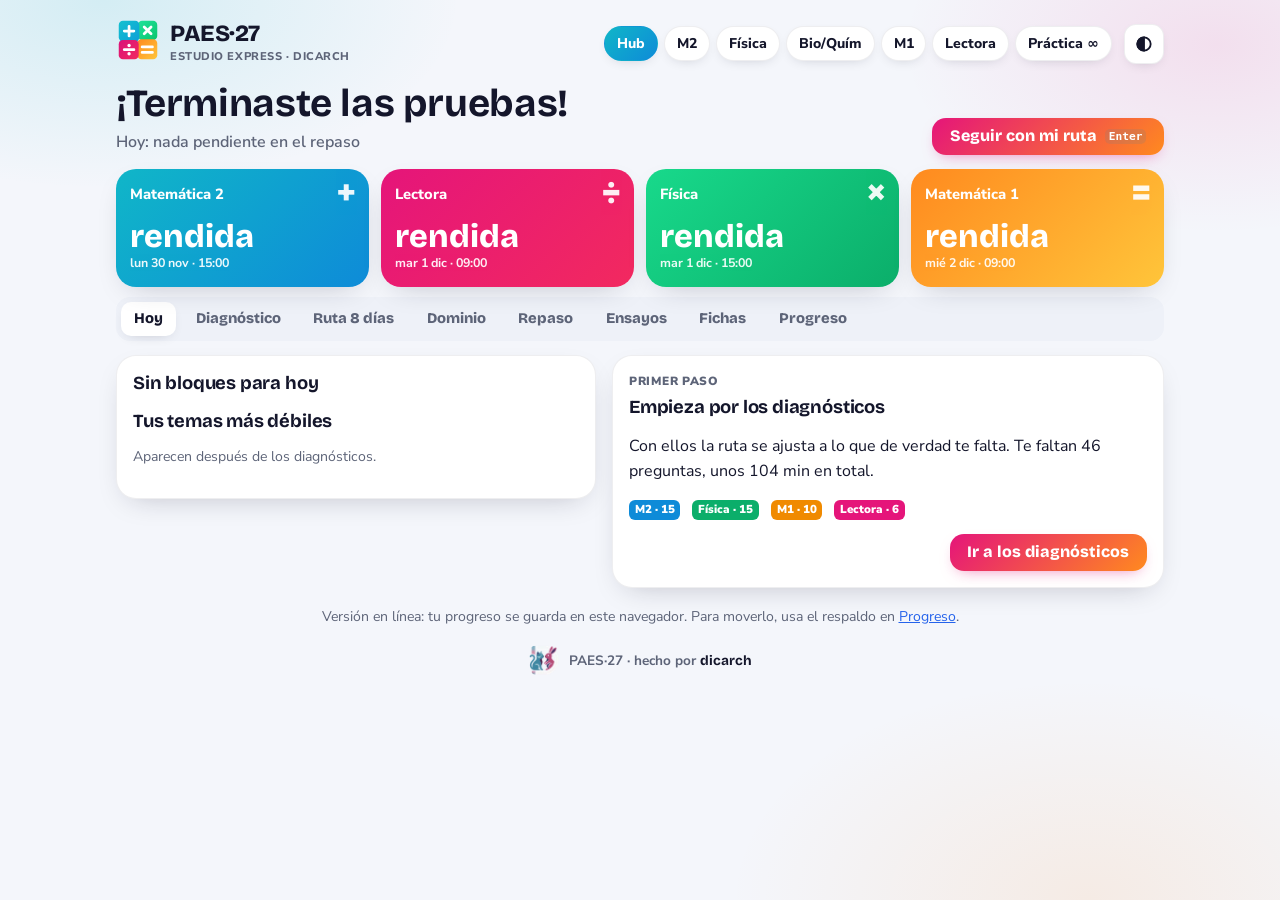
==== commit e5ab9644: "práctica infinita: preguntas de M2 con números nuevos cada vez - practica.html: elige tema y nivel (" ====
--- a/paes27/index.html
+++ b/paes27/index.html
@@ -310,6 +310,7 @@
       <a href="bioquim.html" style="--c:var(--cie-g)">Bio/Quím</a>
       <a href="m1.html" style="--c:var(--m1-g)">M1</a>
       <a href="lenguaje.html" style="--c:var(--len-g)">Lectora</a>
+      <a href="practica.html" style="--c:var(--btn)">Práctica ∞</a>
     </nav>
     <button class="tema-btn" data-tema-btn></button>
   </header>
